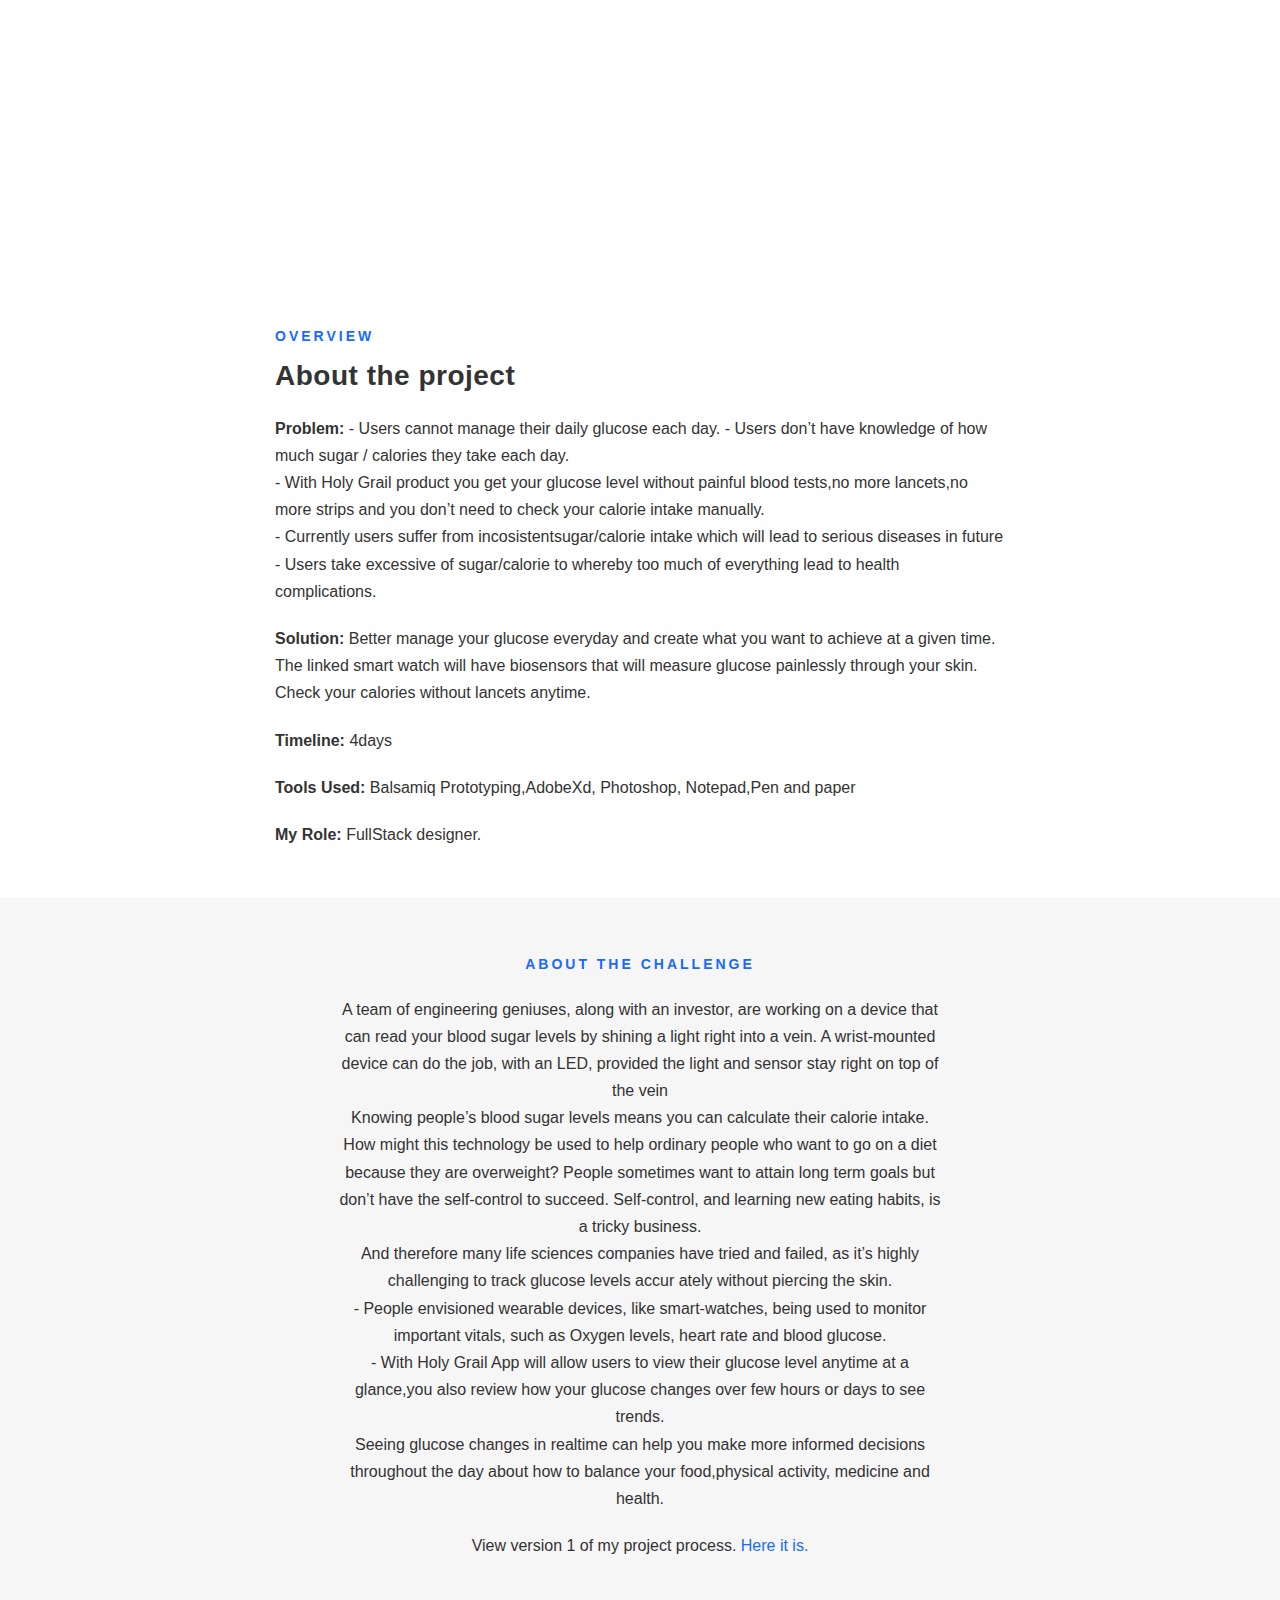
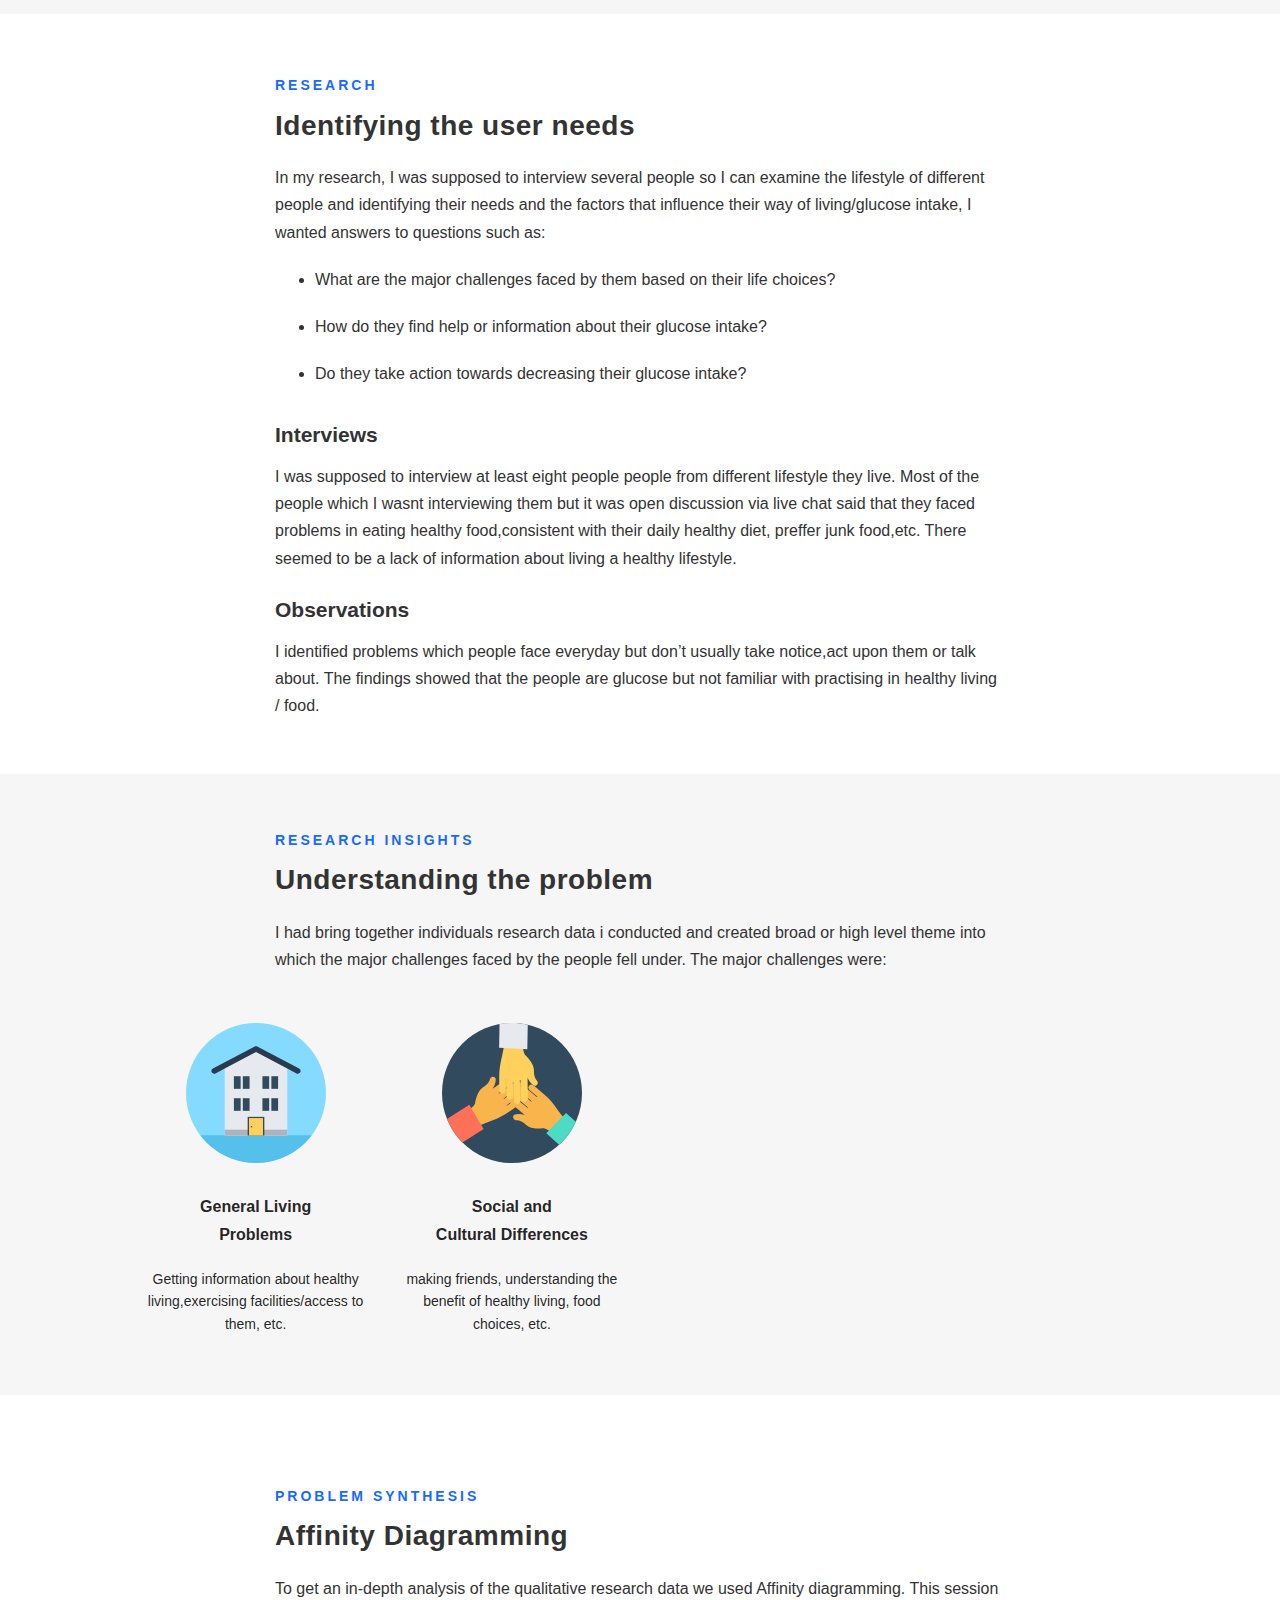
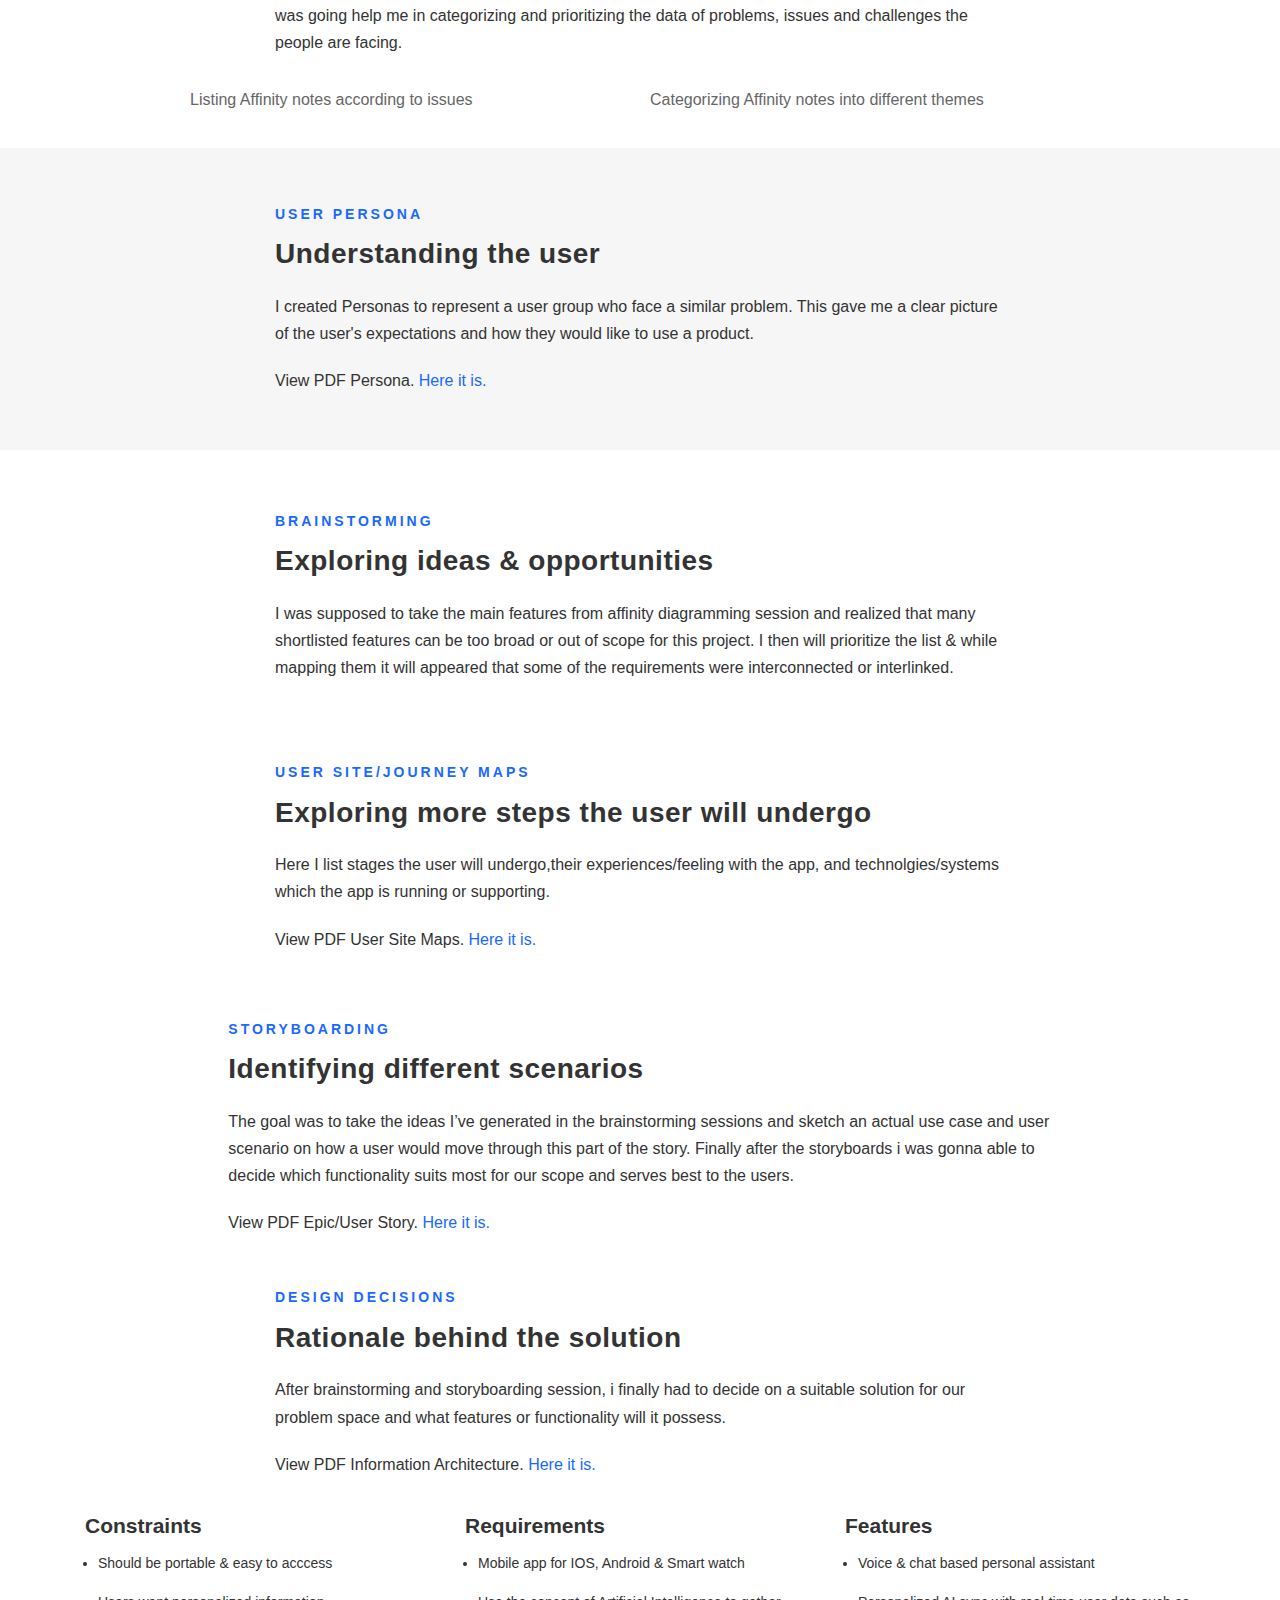
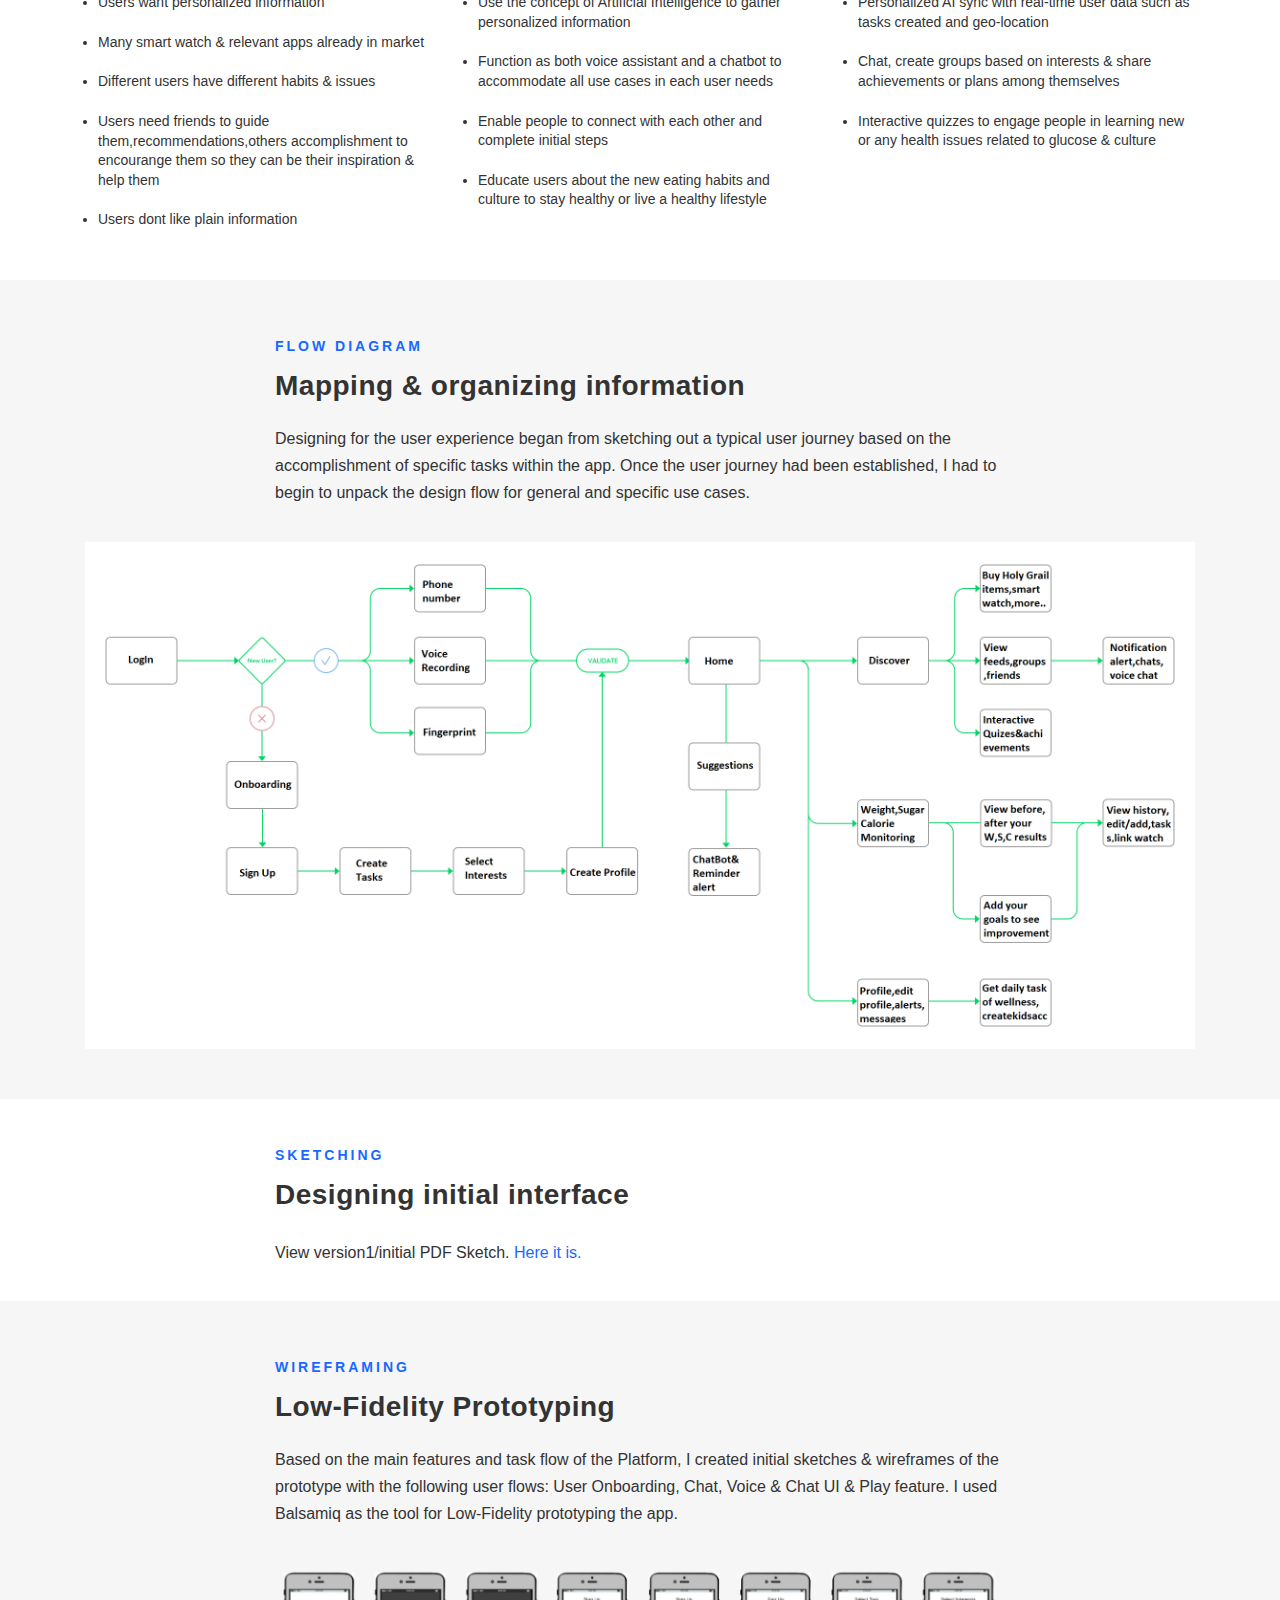
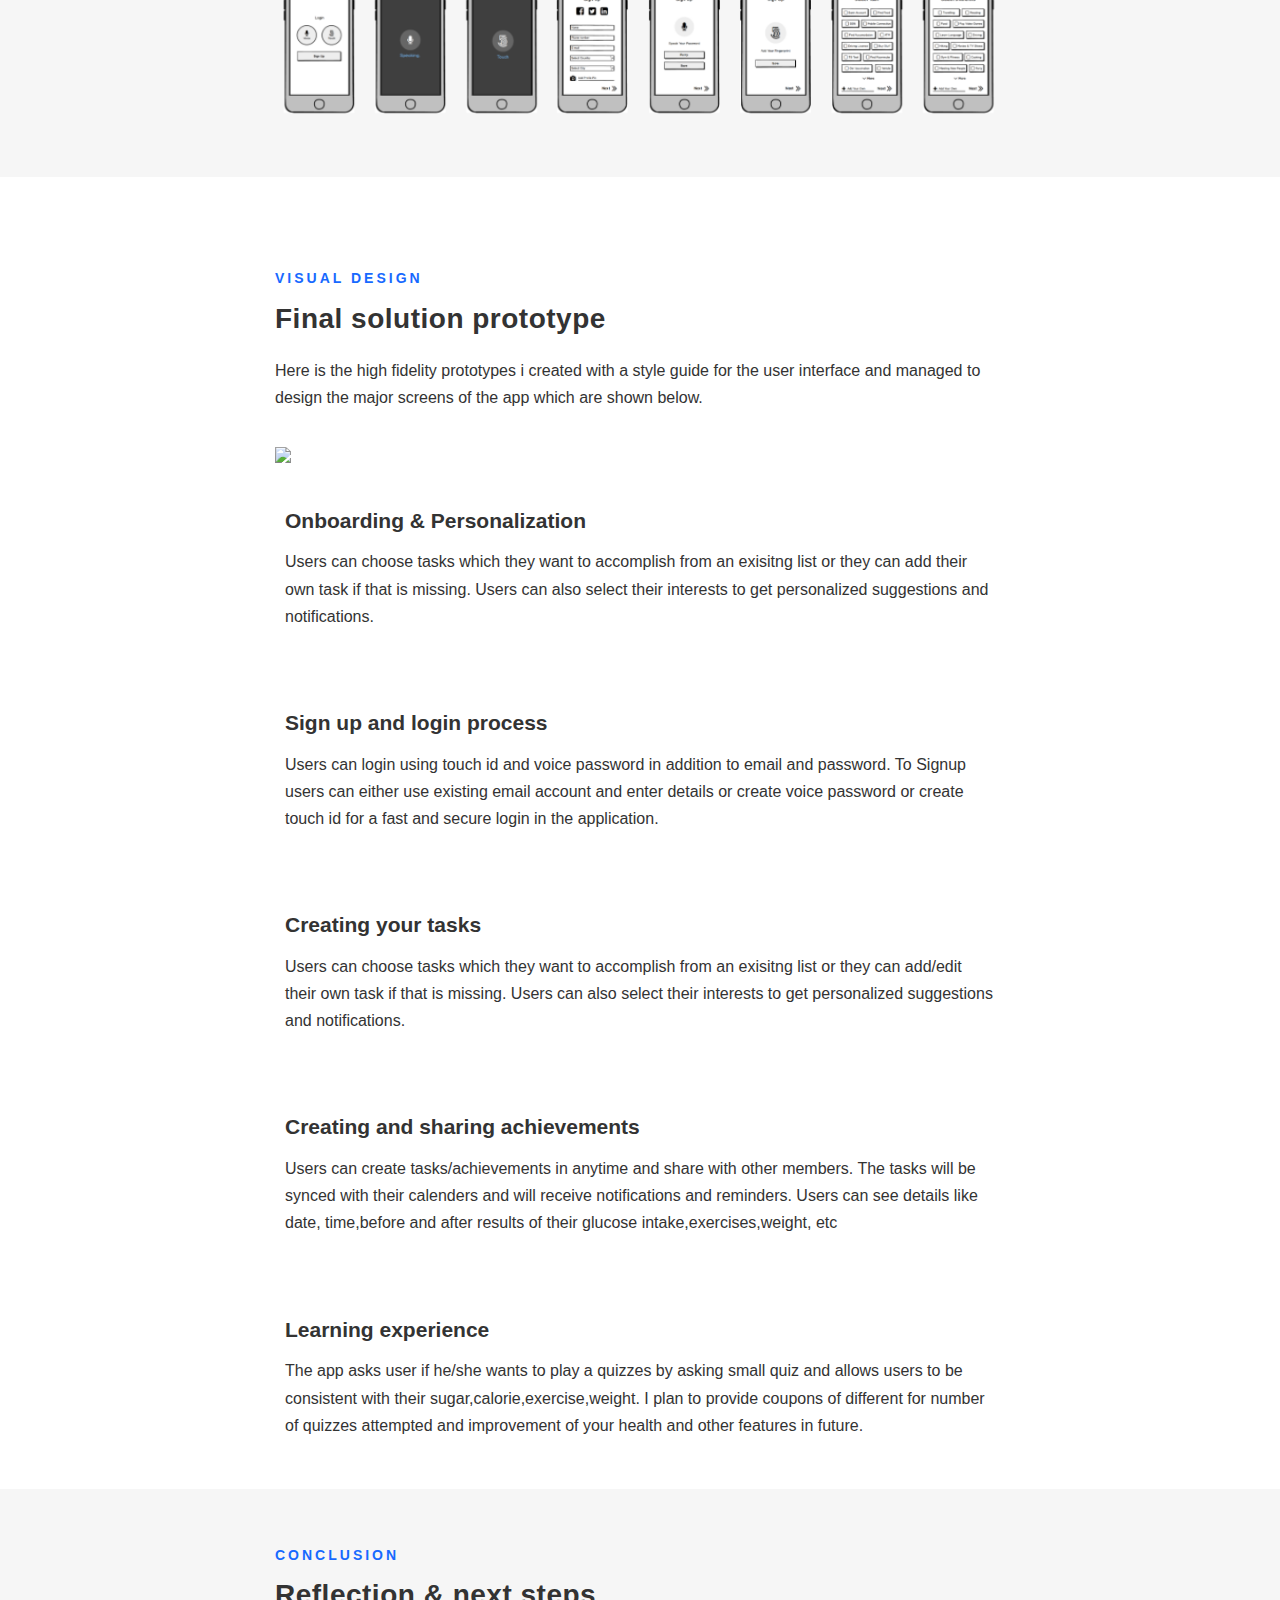
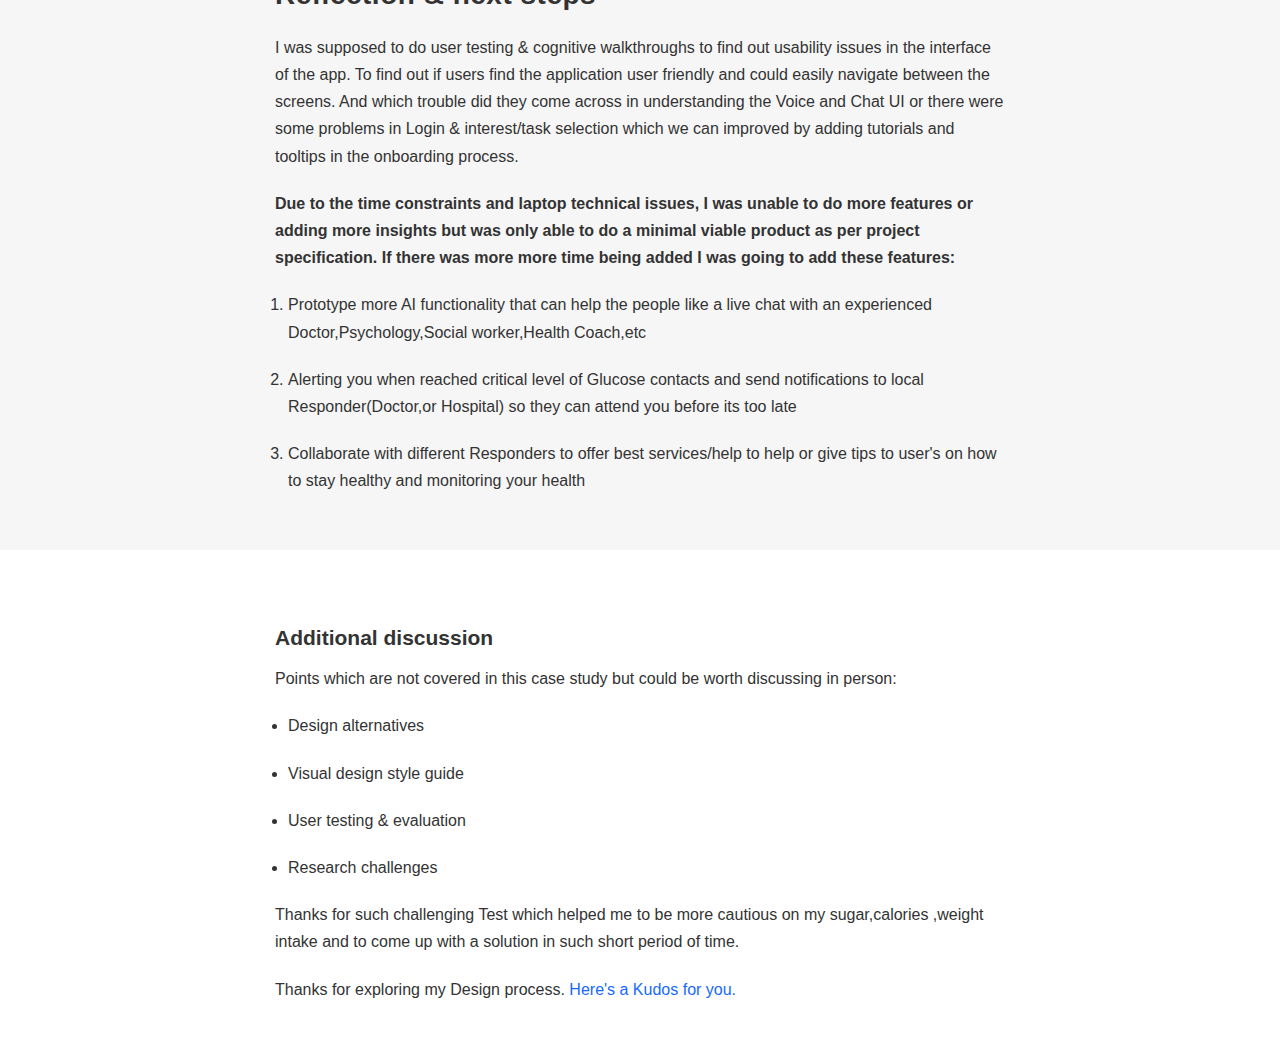
==== index.html @ e2640d6d "changed file name" ====
<!DOCTYPE html>

<html lang="en">
<meta content="Fella Mobile App — A smart and simple personal Assistant for new international students" name="description">
<meta http-equiv="content-type" content="text/html;charset=utf-8" />
<head>
    <meta charset="utf-8">
    <meta content="IE=edge,chrome=1" http-equiv="X-UA-Compatible">

    <title>Holy Grail Mobile App(Meaning here)</title>
    <meta content='width=device-width, initial-scale=1.0, maximum-scale=1.0, user-scalable=0' name='viewport' />
    <!--     Fonts and icons     -->
    <link href="../../maxcdn.bootstrapcdn.com/font-awesome/latest/css/font-awesome.min.css" rel="stylesheet">
    <link rel="stylesheet" href="https://fonts.googleapis.com/icon?family=Material+Icons" />
    <!-- CSS Files -->
    <link href="assets/css/bootstrap.min.css" rel="stylesheet">
    <link href="assets/css/my-style.css" rel="stylesheet">
    <link rel="stylesheet" href="assets/css/aos.css">
    <script async src="https://www.googletagmanager.com/gtag/js?id=UA-105315795-1"></script>
    <script>
        window.dataLayer = window.dataLayer || [];

        function gtag() {
            dataLayer.push(arguments);
        }
        gtag('js', new Date());

        gtag('config', 'UA-105315795-1');
    </script>

</head>

<body class="index-page">
    
    <div class="progress-container">
        <div class="progress-bar2" id="myBar"></div>
    </div>
 
    <!-- End Navbar -->

    <div class="wrapper">
            <div class="container">
                <div class="row">
                    <div class="col-md-8 col-md-offset-2">
                        <div class="brand2">
                            <h1 class="title2" data-aos="fade">Holy Grail Mobile App</h1>
                        </div>
                    </div>
                </div>
            </div>
        </div>
    </div>

    <div class="container">
        <div class="row">
            <div class="col-md-8 col-md-offset-2" id="overview">
                <h6 class="sec-title"><b>Overview</b></h6>
                <h2 class="head1">About the project</h2>

                <p class="des"><b>Problem: </b>- Users cannot manage their daily glucose each day.
                    - Users don’t have knowledge of how much sugar /
                    calories they take each day. <br>
                    - With Holy Grail product you get your glucose level without
                    painful blood tests,no more lancets,no more strips and
                    you don’t need to check your calorie intake manually. <br>
                    - Currently users suffer from incosistentsugar/calorie
                    intake which will lead to serious diseases in future
                    - Users take excessive of sugar/calorie to whereby too
                    much of everything lead to health complications.</p>
                <p class="des"><b>Solution: </b>Better manage your
                    glucose everyday and
                    create what you want to
                    achieve at a given time. </br>The linked smart
                    watch will have
                    biosensors that will
                    measure glucose
                    painlessly through
                    your skin. </br>Check your calories
                    without lancets
                    anytime.</p>
                <div>
                    <p class="des"><b>Timeline: </b>4days</p>
                    <p class="des"><b>Tools Used: </b>Balsamiq Prototyping,AdobeXd, Photoshop, Notepad,Pen and paper</p>
                    <p class="des"><b>My Role: </b>FullStack designer. </p>
                </div>
            </div>
        </div>
    </div>
    <div class="row full">
        <div class="col-md-6 col-md-offset-3">
            <div class="sharing-area text-center">
                <h6 class="sec-title"><b>About The Challenge</b></h6>
                <p class="des" style="padding-top: 10px; font-weight: 500;">
                    A team of engineering geniuses, along with an investor, are working on a device that can read your blood sugar levels by shining a light right into a vein. A wrist-mounted device can do the job, with an LED, provided the light and sensor stay right on top of the vein<br>Knowing people’s blood sugar levels means you can calculate their calorie intake.<br>
                    How might this technology be used to help ordinary people who want to go on a diet because they are overweight? People sometimes want to attain long term goals but don’t have the self-control to succeed. Self-control, and learning new eating habits, is a tricky business.<br>
                    And therefore many life sciences companies have tried and failed, as it’s highly challenging to track glucose levels accur
                    ately without piercing the skin. <br>
                    - People envisioned wearable devices, like smart-watches, being used to monitor important vitals, such as 
                    Oxygen levels, heart rate and blood glucose. <br>
                    - With Holy Grail App will allow users to view their glucose
                    level anytime at a glance,you also review how your glucose changes over few hours or days to see trends.<br>
                    Seeing glucose changes in realtime can help you make more informed decisions throughout the day about how to balance your food,physical activity, medicine and health.
                </p>
                <p class="des">View version 1 of my project process. <a class="ttext" href="assets/img/Project Process.pdf" target="_blank">Here it is.</a>

            </div>
        </div>
    </div>
    <div class="container">
        <div class="row">
            <div class="col-md-8 col-md-offset-2" id="research">
                <h6 class="sec-title"><b>Research</b></h6>
                <h2 class="head1">Identifying the user needs</h2>
                <p class="des">In my research, I was supposed to interview several people so I can examine the lifestyle of different people and identifying their needs and the factors that influence their way of living/glucose intake, I wanted answers to questions such as:
                </p>
                <ul style="font-weight: 500;">
                    <li class="des">What are the major challenges faced by them based on their life choices?</li>
                    <li class="des">How do they find help or information about their glucose intake?</li>
                    <li class="des">Do they take action towards decreasing their glucose intake? </li>
                </ul>
            </div>

            <div class="col-md-8 col-md-offset-2">
                <h3 class="head2">Interviews</h3>
                <p class="des">I was supposed to interview at least eight people people from different lifestyle they live. Most of the people which I wasnt interviewing them but it was open discussion via live chat said that they faced problems in eating healthy food,consistent with their daily healthy diet, preffer junk food,etc. There seemed to be a lack of information about  living a healthy lifestyle.
                </p>
                <h3 class="head2">Observations</h3>
                <p class="des">I identified problems which people face everyday but don’t usually take notice,act upon them or talk about. The findings showed that the people are glucose but not familiar with practising in  healthy living / food.
                </p>
                </p>

            </div>
        </div>
    </div>
    <div class="row full" style="padding-bottom: 0px; margin-top: 20px">
        <div class="container">
            <div class="col-md-8 col-md-offset-2" id="insights">
                <h6 class="sec-title"><b>Research insights</b></h6>
                <h2 class="head1">Understanding the problem</h2>
                <p class="des">I had bring together individuals research data i conducted and created broad or high level theme into which the major challenges faced by the people fell under. The major challenges were:
                </p>
            </div>
            <div class="col-md-11" style="margin: auto;padding-left: 10px;padding-right: 10px;float: none;">
                <div class="team2">
                    <div class="break">
                        <div class="col-sm-3">
                            <div class="team-player2">
                                <div class="card">
                                    <img src="assets/img/11.svg" alt="Thumbnail Image">
                                    <div class="cardcont2">
                                        <p class="des"><b>General Living<br>Problems</b></p>
                                        <p>Getting information about healthy living,exercising facilities/access to them, etc.</p>
                                    </div>
                                </div>
                            </div>
                        </div>
                        <div class="col-sm-3">
                            <div class="team-player2">
                                <div class="card">
                                    <img src="assets/img/14.svg" alt="Thumbnail Image">
                                    <div class="cardcont2">
                                        <p class="des"><b>Social and<br>Cultural Differences</b></p>
                                        <p>making friends, understanding the benefit of healthy living, food choices, etc.</p>
                                    </div>
                                </div>
                            </div>
                        </div>
                    </div>
                </div>
            </div>
        </div>
    </div>
    <div class="break">
        <div class="row">
            <div class="container">
                <div class="col-md-8 col-md-offset-2">
                    <h6 class="sec-title"><b>Problem Synthesis</b></h6>
                    <h2 class="head1">Affinity Diagramming</h2>
                    <p class="des">To get an in-depth analysis of the qualitative research data we used Affinity diagramming. This session was going help me in categorizing and prioritizing the data of problems, issues and challenges the people are  facing.
                        <p>

                </div>
                <div class="col-md-10 col-md-offset-1">
                    <div class="col-sm-6" style="padding: 10px;">
                        <p class="description" href="#pablo">Listing Affinity notes according to issues</p>

                    </div>
                    <div class="col-sm-6" style="padding: 10px;">
                        <p class="description" href="#pablo">Categorizing Affinity notes into different themes</p>
                    </div>
                </div>
            </div>
        </div>
    </div>
    <div class="row full">
        <div class="container">
            <div class="col-md-8 col-md-offset-2">
                <h6 class="sec-title"><b>User Persona</b></h6>
                <h2 class="head1">Understanding the user</h2>
                <p class="des">I created Personas to represent a user group who face a similar problem. This gave me a clear picture of the user's expectations and how they would like to use a product.
                    <p>
                        <p class="des">View PDF Persona. <a class="ttext" href="assets/img/userpersona.pdf" target="_blank">Here it is.</a>

            </div>
        
        </div>
    </div>
    <div class="container">
        <div class="row">
            <div class="col-md-8 col-md-offset-2" id="ideation">
                <h6 class="sec-title"><b>Brainstorming</b></h6>
                <h2 class="head1">Exploring ideas & opportunities</h2>
                <p class="des">I was supposed to take the main features from affinity diagramming session and realized that many shortlisted features can be too broad or out of scope for this project. I then will prioritize the list & while mapping them it will appeared that some of the requirements were interconnected or interlinked.
                </p>
            </div>
        </div>
    </div>
    <div class="container">
        <div class="row">
            <div class="col-md-8 col-md-offset-2" id="ideation">
                <h6 class="sec-title"><b>User Site/Journey Maps</b></h6>
                <h2 class="head1">Exploring more steps the user will undergo</h2>
                <p class="des">Here I list stages the user will undergo,their experiences/feeling with the app, and technolgies/systems which the app is running or supporting.
                </p>
                                     <p class="des">View PDF User Site Maps. <a class="ttext" href="assets/img/usersitemap.pdf" target="_blank">Here it is.</a> 

            </div>
        </div>
    </div>  

                </div>
                <div class="col-md-8 col-md-offset-2">
                    <h6 class="sec-title"><b>Storyboarding</b></h6>
                    <h2 class="head1">Identifying different scenarios</h2>
                    <p class="des">The goal was to take the ideas I’ve generated in the brainstorming sessions and sketch an actual use case and user scenario on how a user would move through this part of the story. Finally after the storyboards i was gonna able to decide which functionality suits most for our scope and serves best to the users.
                    </p>
                    <p class="des">View PDF Epic/User Story. <a class="ttext" href="assets/img/epic.pdf" target="_blank">Here it is.</a>

                </div>
            </div>
            <div class="break"></div>
        </div>
    </div>
    <div class="container">
        <div class="row">
            <div class="col-md-8 col-md-offset-2" id="rationale">
                <h6 class="sec-title"><b>Design Decisions</b></h6>
                <h2 class="head1">Rationale behind the solution</h2>
                <p class="des">After brainstorming and storyboarding session, i finally had to decide on a suitable solution for our problem space and what features or functionality will it possess.
                </p>
                <p class="des">View PDF Information Architecture. <a class="ttext" href="assets/img/info structure.pdf" target="_blank">Here it is.</a>

            </div>
            <div class="col-sm-4">
                <div class="pad">
                    <h3 class="head2">Constraints</h3>
                    <ul style="margin-left: -27px;">
                        <li class="des1">Should be portable & easy to acccess</li>
                        <li class="des1">Users want personalized information</li>
                        <li class="des1">Many smart watch & relevant apps already in market</li>
                        <li class="des1">Different users have different habits & issues</li>
                        <li class="des1">Users need friends to guide them,recommendations,others accomplishment to encourange them so they can be their inspiration & help them</li>
                        <li class="des1">Users dont like plain information</li>
                    </ul>
                </div>
            </div>
            <div class="col-sm-4">
                <div class="pad">
                    <h3 class="head2">Requirements</h3>
                    <ul style="margin-left: -27px;">
                        <li class="des1">Mobile app for IOS, Android & Smart watch</li>
                        <li class="des1">Use the concept of Artificial Intelligence to gather personalized information</li>
                        <li class="des1">Function as both voice assistant and a chatbot to accommodate all use cases in each user needs</li>
                        <li class="des1">Enable people to connect with each other and complete initial steps</li>
                        <li class="des1">Educate users about the new eating habits and culture to stay healthy or live a healthy lifestyle</li>
                    </ul>
                </div>
            </div>
            <div class="col-sm-4">
                <div class="pad">
                    <h3 class="head2">Features</h3>
                    <ul style="margin-left: -27px;">
                        <li class="des1">Voice & chat based personal assistant</li>
                        <li class="des1">Personalized AI sync with real-time user data such as tasks created and geo-location</li>
                        <li class="des1">Chat, create groups based on interests & share achievements or plans among themselves</li>
                        <li class="des1">Interactive  quizzes to engage people in learning new or any health issues related to glucose & culture</li>
                    </ul>
                </div>
            </div>
        </div>
    </div>
    <div class="row full">
        <div class="container">
            <div class="col-md-8 col-md-offset-2">
                <h6 class="sec-title"><b>Flow Diagram</b></h6>
                <h2 class="head1">Mapping & organizing information</h2>
                <p class="des">Designing for the user experience began from sketching out a typical user journey based on the accomplishment of specific tasks within the app. Once the user journey had been established, I had to begin to unpack the design flow for general and specific use cases.
                </p>
            </div>
            <div class="col-md-12">
                <img class="fullwidth" src="assets/img/map.png">
            </div>
        </div>
    </div>
    <div class="row">
        <div class="container">
            <div class="col-md-8 col-md-offset-2" id="sketching">
                <h6 class="sec-title"><b>Sketching</b></h6>
                <h2 class="head1">Designing initial interface</h2>
                <p class="des">
                </p>
                <p class="des">View version1/initial PDF Sketch. <a class="ttext" href="assets/img/wireframe.pdf" target="_blank">Here it is.</a>
                </div>
        </div>
    </div>
    <div class="row full">
        <div class="container">
            <div class="col-md-8 col-md-offset-2" id="wireframe">
                <h6 class="sec-title"><b>Wireframing</b></h6>
                <h2 class="head1">Low-Fidelity Prototyping</h2>
                <p class="des">Based on the main features and task flow of the Platform, I created initial sketches & wireframes of the prototype with the following user flows: User Onboarding, Chat, Voice & Chat UI & Play feature. I used Balsamiq as the tool for Low-Fidelity prototyping the app.
                </p>
                <img class="fullwidth" src="assets/img/wiree.PNG">

            </div>
        </div>
    </div>
    <div class="break"></div>
    <div class="row">
        <div class="container">
            <div class="col-md-8 col-md-offset-2" id="solution">
                <h6 class="sec-title"><b>Visual Design</b></h6>
                <h2 class="head1">Final solution prototype</h2>
                <p class="des">Here is the high fidelity prototypes i created with a style guide for the user interface and managed to design the major screens of the app which are shown below.
                </p>
                <img class="fullwidth" src="assets/img/1.pdf">
                <!-- <p class="des">View PDF Wireframing. <a class="ttext" href="assets/img/wireframe.pdf" target="_blank">Here it is.</a> -->


            </div>
            
            <div class="col-md-12">
                <div class="row">
                    <div class="col-md-8 col-md-offset-2">
                        <h3 class="head2">Onboarding & Personalization</h3>
                            <p class="des">Users can choose tasks which they want to accomplish from an exisitng list or they can add their own task if that is missing. Users can also select their interests to get personalized suggestions and notifications.
                            </p>
                    </div>
                    <div class="col-md-11" style="margin: auto;padding-left: 0;padding-right: 0;float: none;">
                    </div>
                </div>
                <div class="break2">
                    <div class="row">
                        <div class="col-md-8 col-md-offset-2">
                            <h3 class="head2">Sign up and login process</h3>
                            <p class="des">Users can login using touch id and voice password in addition to email and password. To Signup users can either use existing email account and enter details or create voice password or create touch id for a fast and secure login in the application.
                            </p>
                        </div>
                        <div class="col-md-11" style="margin: auto;padding-left: 0;padding-right: 0;float: none;">
                        </div>
                    </div>
                </div>
                <div class="break2">
                    <div class="row">
                        <div class="col-md-8 col-md-offset-2">
                            <h3 class="head2">Creating your tasks</h3>
                            <p class="des">Users can choose tasks which they want to accomplish from an exisitng list or they can add/edit their own task if that is missing. Users can also select their interests to get personalized suggestions and notifications.
                            </p>
                        </div>
                        <div class="col-md-11" style="margin: auto;padding-left: 0;padding-right: 0;float: none;">
                        </div>
                    </div>
                </div>
                <div class="break2">
                    <div class="row">
                        <div class="col-md-8 col-md-offset-2">
                            <h3 class="head2">Creating and sharing achievements</h3>
                            <p class="des">Users can create tasks/achievements in anytime and share with other members. The tasks will be synced with their calenders and will receive notifications and reminders. Users can see details like date, time,before and after results of their glucose intake,exercises,weight, etc
                            </p>
                        </div>
                        <div class="col-md-11" style="margin: auto;padding-left: 0;padding-right: 0;float: none;">
                        </div>
                    </div>
                </div>

                <div class="break2">
                    <div class="row">
                        <div class="col-md-8 col-md-offset-2">
                            <h3 class="head2">Learning experience</h3>
                            <p class="des">The app asks user if he/she wants to play a quizzes by asking small quiz and allows users to be consistent with their sugar,calorie,exercise,weight. I plan to provide coupons of different for number of quizzes attempted and improvement of your health and other features in future.
                            </p>
                        </div>
                        <div class="col-md-11" style="margin: auto;padding-left: 0;padding-right: 0;float: none;">
                        </div>
                    </div>
                </div>
            </div>
        </div>
    </div>
    <div class="row full">
        <div class="container">
            <div class="col-md-8 col-md-offset-2" id="reflection">
                <h6 class="sec-title"><b>Conclusion</b></h6>
                <h2 class="head1">Reflection & next steps</h2>
                <p class="des">I was supposed to do user testing & cognitive walkthroughs to find out usability issues in the interface of the app. To find out if users find the application user friendly and could easily navigate between the screens. And which trouble did they come across in understanding the Voice and Chat UI or there were some problems in Login & interest/task selection which we can improved by adding tutorials and tooltips in the onboarding process.
                </p>
                <p class="des"><b>Due to the time constraints and laptop technical issues, I was unable to do more features or adding more insights but was only able to do a minimal viable product as per project specification. If there was more more time being added I was going to add these features:</b></p>
                <ol style="margin-left: -27px;">
                    <li class="des">Prototype more AI functionality that can help the people like a live chat with an experienced Doctor,Psychology,Social worker,Health Coach,etc</li>
                    <li class="des">Alerting you when reached critical level of Glucose contacts and send notifications to local Responder(Doctor,or Hospital) so they can attend you before its too late</li>
                    <li class="des">Collaborate with different Responders to offer best services/help to help or give tips to  user's on how to stay healthy and monitoring your health</li>
                </ol>
            </div>
        </div>
    </div>
    <div class="break">
    </div>
    <div class="row">
        <div class="container">
            <div class="col-md-8 col-md-offset-2">
                <h2 class="head2">Additional discussion</h2>
                <p class="des">Points which are not covered in this case study but could be worth discussing in person:
                </p>
                <ul style="margin-left: -27px;">
                    <li class="des">Design alternatives</li>
                    <li class="des">Visual design style guide</li>
                    <li class="des">User testing & evaluation</li>
                    <li class="des">Research challenges</li>
                </ul>
                <p class="des"> Thanks for such challenging Test which helped me to be more cautious on my sugar,calories ,weight intake and to come up with a solution in such short period of time.
                </p>
                <p class="des">Thanks for exploring my Design process. <a class="ttext" href="assets/img/teno0r.gif" target="_blank">Here's a Kudos for you.</a>

            </div>
        </div>
    </div>
   
</body>


</html>
---- assets/css/my-style.css ----
body {
    background-color: #fff;
}

::selection {
    background: #1769ff;
    /* WebKit/Blink Browsers */
    color: #fff;
}

::-moz-selection {
    background: #1769ff;
    /* Gecko Browsers */
    color: #fff;
}

body.inverse {
    background: #333333;
}

body.inverse,
body.inverse .form-control {
    color: #ffffff;
}

body.inverse .modal,
body.inverse .modal .form-control,
body.inverse .panel-default,
body.inverse .panel-default .form-control,
body.inverse .card,
body.inverse .card .form-control {
    background-color: initial;
    color: initial;
}

.life-of-material-kit {
    background: #FFFFFF;
}

body,
h1,
h2,
h3,
h4,
h5,
h6,
.h1,
.h2,
.h3,
.h4 {
    font-family: -apple-system, BlinkMacSystemFont, "Segoe UI", Roboto, Oxygen-Sans, Ubuntu, Cantarell, "Helvetica Neue", sans-serif;
    line-height: 1.6em;
    font-size: 14px;
    font-weight: 400;
    -moz-osx-font-smoothing: grayscale;
    -webkit-font-smoothing: antialiased;
    -webkit-text-size-adjust: none !important;
}

a,
a:hover,
a:focus {
    *color: #1769ff;
    text-decoration: none;
}

a .material-icons,
a:hover .material-icons,
a:focus .material-icons {
    vertical-align: middle;
}


/*           Animations              */

.animation-transition-general,
.carousel .carousel-indicators li {
    -webkit-transition: all 300ms linear;
    -moz-transition: all 300ms linear;
    -o-transition: all 300ms linear;
    -ms-transition: all 300ms linear;
    transition: all 300ms linear;
}

.animation-transition-slow {
    -webkit-transition: all 370ms linear;
    -moz-transition: all 370ms linear;
    -o-transition: all 370ms linear;
    -ms-transition: all 370ms linear;
    transition: all 370ms linear;
}

.animation-transition-fast,
.navbar {
    -webkit-transition: all 150ms ease 0s;
    -moz-transition: all 150ms ease 0s;
    -o-transition: all 150ms ease 0s;
    -ms-transition: all 150ms ease 0s;
    transition: all 150ms ease 0s;
}

.form-horizontal .radio,
.form-horizontal .checkbox,
.form-horizontal .radio-inline,
.form-horizontal .checkbox-inline {
    padding-top: 0;
}

.form-horizontal .radio {
    margin-bottom: 10px;
}

.form-horizontal label {
    text-align: right;
}

.form-horizontal label.control-label {
    margin: 0;
}

.btn,
.navbar .navbar-nav > li > a.btn {
    border: none;
    border-radius: 3px;
    position: relative;
    padding: 16px 30px;
    margin: 10px 1px;
    font-size: 13px;
    font-weight: 500;
    letter-spacing: 1px;
    will-change: box-shadow, transform;
    transition: all 0.2s cubic-bezier(0.4, 0, 1, 1), background-color 0.2s cubic-bezier(0.4, 0, 0.2, 1);
}
.site-content {
    display: block;
    width: 100%;
    max-width: 980px;
    margin-right: auto;
    margin-left: auto;
    padding-right: 20px;
    padding-left: 20px;
    -webkit-box-orient: vertical;
    -webkit-box-direction: normal;
    -webkit-flex-direction: column;
    -ms-flex-direction: column;
    flex-direction: column;
    -webkit-box-pack: center;
    -webkit-justify-content: center;
    -ms-flex-pack: center;
    justify-content: center;
    -webkit-flex-wrap: wrap;
    -ms-flex-wrap: wrap;
    flex-wrap: wrap;
    -webkit-box-align: center;
    -webkit-align-items: center;
    -ms-flex-align: center;
    align-items: center;
    -webkit-perspective: 1000px;
    perspective: 1000px;
  }

.btn::-moz-focus-inner,
.navbar .navbar-nav > li > a.btn::-moz-focus-inner {
    border: 0;
}

.btn,
.btn.btn-default,
.navbar .navbar-nav > li > a.btn,
.navbar .navbar-nav > li > a.btn.btn-default {
    box-shadow: 0 2px 2px 0 rgba(153, 153, 153, 0.14), 0 3px 1px -2px rgba(153, 153, 153, 0.2), 0 1px 5px 0 rgba(153, 153, 153, 0.12);
}

.btn,
.btn:hover,
.btn:focus,
.btn:active,
.btn.active,
.btn:active:focus,
.btn:active:hover,
.btn.active:focus,
.btn.active:hover,
.open > .btn.dropdown-toggle,
.open > .btn.dropdown-toggle:focus,
.open > .btn.dropdown-toggle:hover,
.btn.btn-default,
.btn.btn-default:hover,
.btn.btn-default:focus,
.btn.btn-default:active,
.btn.btn-default.active,
.btn.btn-default:active:focus,
.btn.btn-default:active:hover,
.btn.btn-default.active:focus,
.btn.btn-default.active:hover,
.open > .btn.btn-default.dropdown-toggle,
.open > .btn.btn-default.dropdown-toggle:focus,
.open > .btn.btn-default.dropdown-toggle:hover,
.navbar .navbar-nav > li > a.btn,
.navbar .navbar-nav > li > a.btn:hover,
.navbar .navbar-nav > li > a.btn:focus,
.navbar .navbar-nav > li > a.btn:active,
.navbar .navbar-nav > li > a.btn.active,
.navbar .navbar-nav > li > a.btn:active:focus,
.navbar .navbar-nav > li > a.btn:active:hover,
.navbar .navbar-nav > li > a.btn.active:focus,
.navbar .navbar-nav > li > a.btn.active:hover,
.open > .navbar .navbar-nav > li > a.btn.dropdown-toggle,
.open > .navbar .navbar-nav > li > a.btn.dropdown-toggle:focus,
.open > .navbar .navbar-nav > li > a.btn.dropdown-toggle:hover,
.navbar .navbar-nav > li > a.btn.btn-default,
.navbar .navbar-nav > li > a.btn.btn-default:hover,
.navbar .navbar-nav > li > a.btn.btn-default:focus,
.navbar .navbar-nav > li > a.btn.btn-default:active,
.navbar .navbar-nav > li > a.btn.btn-default.active,
.navbar .navbar-nav > li > a.btn.btn-default:active:focus,
.navbar .navbar-nav > li > a.btn.btn-default:active:hover,
.navbar .navbar-nav > li > a.btn.btn-default.active:focus,
.navbar .navbar-nav > li > a.btn.btn-default.active:hover,
.open > .navbar .navbar-nav > li > a.btn.btn-default.dropdown-toggle,
.open > .navbar .navbar-nav > li > a.btn.btn-default.dropdown-toggle:focus,
.open > .navbar .navbar-nav > li > a.btn.btn-default.dropdown-toggle:hover {
    background-color: #999999;
    color: #FFFFFF;
}

.btn:focus,
.btn:active,
.btn:hover,
.btn.btn-default:focus,
.btn.btn-default:active,
.btn.btn-default:hover,
.navbar .navbar-nav > li > a.btn:focus,
.navbar .navbar-nav > li > a.btn:active,
.navbar .navbar-nav > li > a.btn:hover,
.navbar .navbar-nav > li > a.btn.btn-default:focus,
.navbar .navbar-nav > li > a.btn.btn-default:active,
.navbar .navbar-nav > li > a.btn.btn-default:hover {
    box-shadow: 0 14px 26px -12px rgba(153, 153, 153, 0.42), 0 4px 23px 0px rgba(0, 0, 0, 0.12), 0 8px 10px -5px rgba(153, 153, 153, 0.2);
    transform: translate3d(0, -3px, 0);
}

.btn.disabled,
.btn.disabled:hover,
.btn.disabled:focus,
.btn.disabled.focus,
.btn.disabled:active,
.btn.disabled.active,
.btn:disabled,
.btn:disabled:hover,
.btn:disabled:focus,
.btn:disabled.focus,
.btn:disabled:active,
.btn:disabled.active,
.btn[disabled],
.btn[disabled]:hover,
.btn[disabled]:focus,
.btn[disabled].focus,
.btn[disabled]:active,
.btn[disabled].active,
fieldset[disabled] .btn,
fieldset[disabled] .btn:hover,
fieldset[disabled] .btn:focus,
fieldset[disabled] .btn.focus,
fieldset[disabled] .btn:active,
fieldset[disabled] .btn.active,
.btn.btn-default.disabled,
.btn.btn-default.disabled:hover,
.btn.btn-default.disabled:focus,
.btn.btn-default.disabled.focus,
.btn.btn-default.disabled:active,
.btn.btn-default.disabled.active,
.btn.btn-default:disabled,
.btn.btn-default:disabled:hover,
.btn.btn-default:disabled:focus,
.btn.btn-default:disabled.focus,
.btn.btn-default:disabled:active,
.btn.btn-default:disabled.active,
.btn.btn-default[disabled],
.btn.btn-default[disabled]:hover,
.btn.btn-default[disabled]:focus,
.btn.btn-default[disabled].focus,
.btn.btn-default[disabled]:active,
.btn.btn-default[disabled].active,
fieldset[disabled] .btn.btn-default,
fieldset[disabled] .btn.btn-default:hover,
fieldset[disabled] .btn.btn-default:focus,
fieldset[disabled] .btn.btn-default.focus,
fieldset[disabled] .btn.btn-default:active,
fieldset[disabled] .btn.btn-default.active,
.navbar .navbar-nav > li > a.btn.disabled,
.navbar .navbar-nav > li > a.btn.disabled:hover,
.navbar .navbar-nav > li > a.btn.disabled:focus,
.navbar .navbar-nav > li > a.btn.disabled.focus,
.navbar .navbar-nav > li > a.btn.disabled:active,
.navbar .navbar-nav > li > a.btn.disabled.active,
.navbar .navbar-nav > li > a.btn:disabled,
.navbar .navbar-nav > li > a.btn:disabled:hover,
.navbar .navbar-nav > li > a.btn:disabled:focus,
.navbar .navbar-nav > li > a.btn:disabled.focus,
.navbar .navbar-nav > li > a.btn:disabled:active,
.navbar .navbar-nav > li > a.btn:disabled.active,
.navbar .navbar-nav > li > a.btn[disabled],
.navbar .navbar-nav > li > a.btn[disabled]:hover,
.navbar .navbar-nav > li > a.btn[disabled]:focus,
.navbar .navbar-nav > li > a.btn[disabled].focus,
.navbar .navbar-nav > li > a.btn[disabled]:active,
.navbar .navbar-nav > li > a.btn[disabled].active,
fieldset[disabled] .navbar .navbar-nav > li > a.btn,
fieldset[disabled] .navbar .navbar-nav > li > a.btn:hover,
fieldset[disabled] .navbar .navbar-nav > li > a.btn:focus,
fieldset[disabled] .navbar .navbar-nav > li > a.btn.focus,
fieldset[disabled] .navbar .navbar-nav > li > a.btn:active,
fieldset[disabled] .navbar .navbar-nav > li > a.btn.active,
.navbar .navbar-nav > li > a.btn.btn-default.disabled,
.navbar .navbar-nav > li > a.btn.btn-default.disabled:hover,
.navbar .navbar-nav > li > a.btn.btn-default.disabled:focus,
.navbar .navbar-nav > li > a.btn.btn-default.disabled.focus,
.navbar .navbar-nav > li > a.btn.btn-default.disabled:active,
.navbar .navbar-nav > li > a.btn.btn-default.disabled.active,
.navbar .navbar-nav > li > a.btn.btn-default:disabled,
.navbar .navbar-nav > li > a.btn.btn-default:disabled:hover,
.navbar .navbar-nav > li > a.btn.btn-default:disabled:focus,
.navbar .navbar-nav > li > a.btn.btn-default:disabled.focus,
.navbar .navbar-nav > li > a.btn.btn-default:disabled:active,
.navbar .navbar-nav > li > a.btn.btn-default:disabled.active,
.navbar .navbar-nav > li > a.btn.btn-default[disabled],
.navbar .navbar-nav > li > a.btn.btn-default[disabled]:hover,
.navbar .navbar-nav > li > a.btn.btn-default[disabled]:focus,
.navbar .navbar-nav > li > a.btn.btn-default[disabled].focus,
.navbar .navbar-nav > li > a.btn.btn-default[disabled]:active,
.navbar .navbar-nav > li > a.btn.btn-default[disabled].active,
fieldset[disabled] .navbar .navbar-nav > li > a.btn.btn-default,
fieldset[disabled] .navbar .navbar-nav > li > a.btn.btn-default:hover,
fieldset[disabled] .navbar .navbar-nav > li > a.btn.btn-default:focus,
fieldset[disabled] .navbar .navbar-nav > li > a.btn.btn-default.focus,
fieldset[disabled] .navbar .navbar-nav > li > a.btn.btn-default:active,
fieldset[disabled] .navbar .navbar-nav > li > a.btn.btn-default.active {
    box-shadow: none;
}

.btn.btn-simple,
.btn.btn-default.btn-simple,
.navbar .navbar-nav > li > a.btn.btn-simple,
.navbar .navbar-nav > li > a.btn.btn-default.btn-simple {
    background-color: transparent;
    color: #999999;
    box-shadow: none;
}

.btn.btn-simple:hover,
.btn.btn-simple:focus,
.btn.btn-simple:active,
.btn.btn-default.btn-simple:hover,
.btn.btn-default.btn-simple:focus,
.btn.btn-default.btn-simple:active,
.navbar .navbar-nav > li > a.btn.btn-simple:hover,
.navbar .navbar-nav > li > a.btn.btn-simple:focus,
.navbar .navbar-nav > li > a.btn.btn-simple:active,
.navbar .navbar-nav > li > a.btn.btn-default.btn-simple:hover,
.navbar .navbar-nav > li > a.btn.btn-default.btn-simple:focus,
.navbar .navbar-nav > li > a.btn.btn-default.btn-simple:active {
    background-color: transparent;
    color: #999999;
}

.btn.btn-primary,
.navbar .navbar-nav > li > a.btn.btn-primary {
    box-shadow: 0 2px 2px 0 rgba(156, 39, 176, 0.14), 0 3px 1px -2px rgba(156, 39, 176, 0.2), 0 1px 5px 0 rgba(156, 39, 176, 0.12);
}

.btn.btn-primary,
.btn.btn-primary:hover,
.btn.btn-primary:focus,
.btn.btn-primary:active,
.btn.btn-primary.active,
.btn.btn-primary:active:focus,
.btn.btn-primary:active:hover,
.btn.btn-primary.active:focus,
.btn.btn-primary.active:hover,
.open > .btn.btn-primary.dropdown-toggle,
.open > .btn.btn-primary.dropdown-toggle:focus,
.open > .btn.btn-primary.dropdown-toggle:hover,
.navbar .navbar-nav > li > a.btn.btn-primary,
.navbar .navbar-nav > li > a.btn.btn-primary:hover,
.navbar .navbar-nav > li > a.btn.btn-primary:focus,
.navbar .navbar-nav > li > a.btn.btn-primary:active,
.navbar .navbar-nav > li > a.btn.btn-primary.active,
.navbar .navbar-nav > li > a.btn.btn-primary:active:focus,
.navbar .navbar-nav > li > a.btn.btn-primary:active:hover,
.navbar .navbar-nav > li > a.btn.btn-primary.active:focus,
.navbar .navbar-nav > li > a.btn.btn-primary.active:hover,
.open > .navbar .navbar-nav > li > a.btn.btn-primary.dropdown-toggle,
.open > .navbar .navbar-nav > li > a.btn.btn-primary.dropdown-toggle:focus,
.open > .navbar .navbar-nav > li > a.btn.btn-primary.dropdown-toggle:hover {
    background-color: #9c27b0;
    color: #FFFFFF;
}

.btn.btn-primary:focus,
.btn.btn-primary:active,
.btn.btn-primary:hover,
.navbar .navbar-nav > li > a.btn.btn-primary:focus,
.navbar .navbar-nav > li > a.btn.btn-primary:active,
.navbar .navbar-nav > li > a.btn.btn-primary:hover {
    box-shadow: 0 14px 26px -12px rgba(156, 39, 176, 0.42), 0 4px 23px 0px rgba(0, 0, 0, 0.12), 0 8px 10px -5px rgba(156, 39, 176, 0.2);
}

.btn.btn-primary.disabled,
.btn.btn-primary.disabled:hover,
.btn.btn-primary.disabled:focus,
.btn.btn-primary.disabled.focus,
.btn.btn-primary.disabled:active,
.btn.btn-primary.disabled.active,
.btn.btn-primary:disabled,
.btn.btn-primary:disabled:hover,
.btn.btn-primary:disabled:focus,
.btn.btn-primary:disabled.focus,
.btn.btn-primary:disabled:active,
.btn.btn-primary:disabled.active,
.btn.btn-primary[disabled],
.btn.btn-primary[disabled]:hover,
.btn.btn-primary[disabled]:focus,
.btn.btn-primary[disabled].focus,
.btn.btn-primary[disabled]:active,
.btn.btn-primary[disabled].active,
fieldset[disabled] .btn.btn-primary,
fieldset[disabled] .btn.btn-primary:hover,
fieldset[disabled] .btn.btn-primary:focus,
fieldset[disabled] .btn.btn-primary.focus,
fieldset[disabled] .btn.btn-primary:active,
fieldset[disabled] .btn.btn-primary.active,
.navbar .navbar-nav > li > a.btn.btn-primary.disabled,
.navbar .navbar-nav > li > a.btn.btn-primary.disabled:hover,
.navbar .navbar-nav > li > a.btn.btn-primary.disabled:focus,
.navbar .navbar-nav > li > a.btn.btn-primary.disabled.focus,
.navbar .navbar-nav > li > a.btn.btn-primary.disabled:active,
.navbar .navbar-nav > li > a.btn.btn-primary.disabled.active,
.navbar .navbar-nav > li > a.btn.btn-primary:disabled,
.navbar .navbar-nav > li > a.btn.btn-primary:disabled:hover,
.navbar .navbar-nav > li > a.btn.btn-primary:disabled:focus,
.navbar .navbar-nav > li > a.btn.btn-primary:disabled.focus,
.navbar .navbar-nav > li > a.btn.btn-primary:disabled:active,
.navbar .navbar-nav > li > a.btn.btn-primary:disabled.active,
.navbar .navbar-nav > li > a.btn.btn-primary[disabled],
.navbar .navbar-nav > li > a.btn.btn-primary[disabled]:hover,
.navbar .navbar-nav > li > a.btn.btn-primary[disabled]:focus,
.navbar .navbar-nav > li > a.btn.btn-primary[disabled].focus,
.navbar .navbar-nav > li > a.btn.btn-primary[disabled]:active,
.navbar .navbar-nav > li > a.btn.btn-primary[disabled].active,
fieldset[disabled] .navbar .navbar-nav > li > a.btn.btn-primary,
fieldset[disabled] .navbar .navbar-nav > li > a.btn.btn-primary:hover,
fieldset[disabled] .navbar .navbar-nav > li > a.btn.btn-primary:focus,
fieldset[disabled] .navbar .navbar-nav > li > a.btn.btn-primary.focus,
fieldset[disabled] .navbar .navbar-nav > li > a.btn.btn-primary:active,
fieldset[disabled] .navbar .navbar-nav > li > a.btn.btn-primary.active {
    box-shadow: none;
}

.btn.btn-primary.btn-simple,
.navbar .navbar-nav > li > a.btn.btn-primary.btn-simple {
    background-color: transparent;
    color: #9c27b0;
    box-shadow: none;
}

.btn.btn-primary.btn-simple:hover,
.btn.btn-primary.btn-simple:focus,
.btn.btn-primary.btn-simple:active,
.navbar .navbar-nav > li > a.btn.btn-primary.btn-simple:hover,
.navbar .navbar-nav > li > a.btn.btn-primary.btn-simple:focus,
.navbar .navbar-nav > li > a.btn.btn-primary.btn-simple:active {
    background-color: transparent;
    color: #9c27b0;
}

.btn.btn-info,
.navbar .navbar-nav > li > a.btn.btn-info {
    box-shadow: 0 2px 2px 0 rgba(23, 105, 255, 0.14), 0 3px 1px -2px rgba(23, 105, 255, 0.2), 0 1px 5px 0 rgba(23, 105, 255, 0.12);
}

.btn.btn-info,
.btn.btn-info:hover,
.btn.btn-info:focus,
.btn.btn-info:active,
.btn.btn-info.active,
.btn.btn-info:active:focus,
.btn.btn-info:active:hover,
.btn.btn-info.active:focus,
.btn.btn-info.active:hover,
.open > .btn.btn-info.dropdown-toggle,
.open > .btn.btn-info.dropdown-toggle:focus,
.open > .btn.btn-info.dropdown-toggle:hover,
.navbar .navbar-nav > li > a.btn.btn-info,
.navbar .navbar-nav > li > a.btn.btn-info:hover,
.navbar .navbar-nav > li > a.btn.btn-info:focus,
.navbar .navbar-nav > li > a.btn.btn-info:active,
.navbar .navbar-nav > li > a.btn.btn-info.active,
.navbar .navbar-nav > li > a.btn.btn-info:active:focus,
.navbar .navbar-nav > li > a.btn.btn-info:active:hover,
.navbar .navbar-nav > li > a.btn.btn-info.active:focus,
.navbar .navbar-nav > li > a.btn.btn-info.active:hover,
.open > .navbar .navbar-nav > li > a.btn.btn-info.dropdown-toggle,
.open > .navbar .navbar-nav > li > a.btn.btn-info.dropdown-toggle:focus,
.open > .navbar .navbar-nav > li > a.btn.btn-info.dropdown-toggle:hover {
    background-color: #1769ff;
    color: #FFFFFF;
}

.btn.btn-info:focus,
.btn.btn-info:active,
.btn.btn-info:hover,
.navbar .navbar-nav > li > a.btn.btn-info:focus,
.navbar .navbar-nav > li > a.btn.btn-info:active,
.navbar .navbar-nav > li > a.btn.btn-info:hover {
    *box-shadow: 0 14px 26px -12px rgba(3, 169, 244, 0.42), 0 4px 23px 0px rgba(0, 0, 0, 0.12), 0 8px 10px -5px rgba(3, 169, 244, 0.2);
    box-shadow: 0 14px 26px -12px rgba(23, 105, 255, 0.42), 0 4px 23px 0px rgba(0, 0, 0, 0.12), 0 8px 10px -5px rgba(23, 105, 255, 0.2)
}

.btn.btn-info.disabled,
.btn.btn-info.disabled:hover,
.btn.btn-info.disabled:focus,
.btn.btn-info.disabled.focus,
.btn.btn-info.disabled:active,
.btn.btn-info.disabled.active,
.btn.btn-info:disabled,
.btn.btn-info:disabled:hover,
.btn.btn-info:disabled:focus,
.btn.btn-info:disabled.focus,
.btn.btn-info:disabled:active,
.btn.btn-info:disabled.active,
.btn.btn-info[disabled],
.btn.btn-info[disabled]:hover,
.btn.btn-info[disabled]:focus,
.btn.btn-info[disabled].focus,
.btn.btn-info[disabled]:active,
.btn.btn-info[disabled].active,
fieldset[disabled] .btn.btn-info,
fieldset[disabled] .btn.btn-info:hover,
fieldset[disabled] .btn.btn-info:focus,
fieldset[disabled] .btn.btn-info.focus,
fieldset[disabled] .btn.btn-info:active,
fieldset[disabled] .btn.btn-info.active,
.navbar .navbar-nav > li > a.btn.btn-info.disabled,
.navbar .navbar-nav > li > a.btn.btn-info.disabled:hover,
.navbar .navbar-nav > li > a.btn.btn-info.disabled:focus,
.navbar .navbar-nav > li > a.btn.btn-info.disabled.focus,
.navbar .navbar-nav > li > a.btn.btn-info.disabled:active,
.navbar .navbar-nav > li > a.btn.btn-info.disabled.active,
.navbar .navbar-nav > li > a.btn.btn-info:disabled,
.navbar .navbar-nav > li > a.btn.btn-info:disabled:hover,
.navbar .navbar-nav > li > a.btn.btn-info:disabled:focus,
.navbar .navbar-nav > li > a.btn.btn-info:disabled.focus,
.navbar .navbar-nav > li > a.btn.btn-info:disabled:active,
.navbar .navbar-nav > li > a.btn.btn-info:disabled.active,
.navbar .navbar-nav > li > a.btn.btn-info[disabled],
.navbar .navbar-nav > li > a.btn.btn-info[disabled]:hover,
.navbar .navbar-nav > li > a.btn.btn-info[disabled]:focus,
.navbar .navbar-nav > li > a.btn.btn-info[disabled].focus,
.navbar .navbar-nav > li > a.btn.btn-info[disabled]:active,
.navbar .navbar-nav > li > a.btn.btn-info[disabled].active,
fieldset[disabled] .navbar .navbar-nav > li > a.btn.btn-info,
fieldset[disabled] .navbar .navbar-nav > li > a.btn.btn-info:hover,
fieldset[disabled] .navbar .navbar-nav > li > a.btn.btn-info:focus,
fieldset[disabled] .navbar .navbar-nav > li > a.btn.btn-info.focus,
fieldset[disabled] .navbar .navbar-nav > li > a.btn.btn-info:active,
fieldset[disabled] .navbar .navbar-nav > li > a.btn.btn-info.active {
    box-shadow: none;
}

.btn.btn-info.btn-simple,
.navbar .navbar-nav > li > a.btn.btn-info.btn-simple {
    background-color: transparent;
    color: #03a9f4;
    box-shadow: none;
}

.btn.btn-info.btn-simple:hover,
.btn.btn-info.btn-simple:focus,
.btn.btn-info.btn-simple:active,
.navbar .navbar-nav > li > a.btn.btn-info.btn-simple:hover,
.navbar .navbar-nav > li > a.btn.btn-info.btn-simple:focus,
.navbar .navbar-nav > li > a.btn.btn-info.btn-simple:active {
    background-color: transparent;
    color: #03a9f4;
}

.btn.btn-success,
.navbar .navbar-nav > li > a.btn.btn-success {
    box-shadow: 0 2px 2px 0 rgba(76, 175, 80, 0.14), 0 3px 1px -2px rgba(76, 175, 80, 0.2), 0 1px 5px 0 rgba(76, 175, 80, 0.12);
}

.btn.btn-success,
.btn.btn-success:hover,
.btn.btn-success:focus,
.btn.btn-success:active,
.btn.btn-success.active,
.btn.btn-success:active:focus,
.btn.btn-success:active:hover,
.btn.btn-success.active:focus,
.btn.btn-success.active:hover,
.open > .btn.btn-success.dropdown-toggle,
.open > .btn.btn-success.dropdown-toggle:focus,
.open > .btn.btn-success.dropdown-toggle:hover,
.navbar .navbar-nav > li > a.btn.btn-success,
.navbar .navbar-nav > li > a.btn.btn-success:hover,
.navbar .navbar-nav > li > a.btn.btn-success:focus,
.navbar .navbar-nav > li > a.btn.btn-success:active,
.navbar .navbar-nav > li > a.btn.btn-success.active,
.navbar .navbar-nav > li > a.btn.btn-success:active:focus,
.navbar .navbar-nav > li > a.btn.btn-success:active:hover,
.navbar .navbar-nav > li > a.btn.btn-success.active:focus,
.navbar .navbar-nav > li > a.btn.btn-success.active:hover,
.open > .navbar .navbar-nav > li > a.btn.btn-success.dropdown-toggle,
.open > .navbar .navbar-nav > li > a.btn.btn-success.dropdown-toggle:focus,
.open > .navbar .navbar-nav > li > a.btn.btn-success.dropdown-toggle:hover {
    background-color: #4caf50;
    color: #FFFFFF;
}

.btn.btn-success:focus,
.btn.btn-success:active,
.btn.btn-success:hover,
.navbar .navbar-nav > li > a.btn.btn-success:focus,
.navbar .navbar-nav > li > a.btn.btn-success:active,
.navbar .navbar-nav > li > a.btn.btn-success:hover {
    box-shadow: 0 14px 26px -12px rgba(76, 175, 80, 0.42), 0 4px 23px 0px rgba(0, 0, 0, 0.12), 0 8px 10px -5px rgba(76, 175, 80, 0.2);
}

.btn.btn-success.disabled,
.btn.btn-success.disabled:hover,
.btn.btn-success.disabled:focus,
.btn.btn-success.disabled.focus,
.btn.btn-success.disabled:active,
.btn.btn-success.disabled.active,
.btn.btn-success:disabled,
.btn.btn-success:disabled:hover,
.btn.btn-success:disabled:focus,
.btn.btn-success:disabled.focus,
.btn.btn-success:disabled:active,
.btn.btn-success:disabled.active,
.btn.btn-success[disabled],
.btn.btn-success[disabled]:hover,
.btn.btn-success[disabled]:focus,
.btn.btn-success[disabled].focus,
.btn.btn-success[disabled]:active,
.btn.btn-success[disabled].active,
fieldset[disabled] .btn.btn-success,
fieldset[disabled] .btn.btn-success:hover,
fieldset[disabled] .btn.btn-success:focus,
fieldset[disabled] .btn.btn-success.focus,
fieldset[disabled] .btn.btn-success:active,
fieldset[disabled] .btn.btn-success.active,
.navbar .navbar-nav > li > a.btn.btn-success.disabled,
.navbar .navbar-nav > li > a.btn.btn-success.disabled:hover,
.navbar .navbar-nav > li > a.btn.btn-success.disabled:focus,
.navbar .navbar-nav > li > a.btn.btn-success.disabled.focus,
.navbar .navbar-nav > li > a.btn.btn-success.disabled:active,
.navbar .navbar-nav > li > a.btn.btn-success.disabled.active,
.navbar .navbar-nav > li > a.btn.btn-success:disabled,
.navbar .navbar-nav > li > a.btn.btn-success:disabled:hover,
.navbar .navbar-nav > li > a.btn.btn-success:disabled:focus,
.navbar .navbar-nav > li > a.btn.btn-success:disabled.focus,
.navbar .navbar-nav > li > a.btn.btn-success:disabled:active,
.navbar .navbar-nav > li > a.btn.btn-success:disabled.active,
.navbar .navbar-nav > li > a.btn.btn-success[disabled],
.navbar .navbar-nav > li > a.btn.btn-success[disabled]:hover,
.navbar .navbar-nav > li > a.btn.btn-success[disabled]:focus,
.navbar .navbar-nav > li > a.btn.btn-success[disabled].focus,
.navbar .navbar-nav > li > a.btn.btn-success[disabled]:active,
.navbar .navbar-nav > li > a.btn.btn-success[disabled].active,
fieldset[disabled] .navbar .navbar-nav > li > a.btn.btn-success,
fieldset[disabled] .navbar .navbar-nav > li > a.btn.btn-success:hover,
fieldset[disabled] .navbar .navbar-nav > li > a.btn.btn-success:focus,
fieldset[disabled] .navbar .navbar-nav > li > a.btn.btn-success.focus,
fieldset[disabled] .navbar .navbar-nav > li > a.btn.btn-success:active,
fieldset[disabled] .navbar .navbar-nav > li > a.btn.btn-success.active {
    box-shadow: none;
}

.btn.btn-success.btn-simple,
.navbar .navbar-nav > li > a.btn.btn-success.btn-simple {
    background-color: transparent;
    color: #4caf50;
    box-shadow: none;
}

.btn.btn-success.btn-simple:hover,
.btn.btn-success.btn-simple:focus,
.btn.btn-success.btn-simple:active,
.navbar .navbar-nav > li > a.btn.btn-success.btn-simple:hover,
.navbar .navbar-nav > li > a.btn.btn-success.btn-simple:focus,
.navbar .navbar-nav > li > a.btn.btn-success.btn-simple:active {
    background-color: transparent;
    color: #4caf50;
}

.btn.btn-warning,
.navbar .navbar-nav > li > a.btn.btn-warning {
    box-shadow: 0 2px 2px 0 rgba(251, 192, 45, 0.14), 0 3px 1px -2px rgba(251, 192, 45, 0.2), 0 1px 5px 0 rgba(251, 192, 45, 0.12);
}

.btn.btn-warning,
.btn.btn-warning:hover,
.btn.btn-warning:focus,
.btn.btn-warning:active,
.btn.btn-warning.active,
.btn.btn-warning:active:focus,
.btn.btn-warning:active:hover,
.btn.btn-warning.active:focus,
.btn.btn-warning.active:hover,
.open > .btn.btn-warning.dropdown-toggle,
.open > .btn.btn-warning.dropdown-toggle:focus,
.open > .btn.btn-warning.dropdown-toggle:hover,
.navbar .navbar-nav > li > a.btn.btn-warning,
.navbar .navbar-nav > li > a.btn.btn-warning:hover,
.navbar .navbar-nav > li > a.btn.btn-warning:focus,
.navbar .navbar-nav > li > a.btn.btn-warning:active,
.navbar .navbar-nav > li > a.btn.btn-warning.active,
.navbar .navbar-nav > li > a.btn.btn-warning:active:focus,
.navbar .navbar-nav > li > a.btn.btn-warning:active:hover,
.navbar .navbar-nav > li > a.btn.btn-warning.active:focus,
.navbar .navbar-nav > li > a.btn.btn-warning.active:hover,
.open > .navbar .navbar-nav > li > a.btn.btn-warning.dropdown-toggle,
.open > .navbar .navbar-nav > li > a.btn.btn-warning.dropdown-toggle:focus,
.open > .navbar .navbar-nav > li > a.btn.btn-warning.dropdown-toggle:hover {
    background-color: #fbc02d;
    color: #FFFFFF;
}

.btn.btn-warning:focus,
.btn.btn-warning:active,
.btn.btn-warning:hover,
.navbar .navbar-nav > li > a.btn.btn-warning:focus,
.navbar .navbar-nav > li > a.btn.btn-warning:active,
.navbar .navbar-nav > li > a.btn.btn-warning:hover {
    box-shadow: 0 14px 26px -12px rgba(251, 192, 45, 0.42), 0 4px 23px 0px rgba(0, 0, 0, 0.12), 0 8px 10px -5px rgba(251, 192, 45, 0.2);
}

.btn.btn-warning.disabled,
.btn.btn-warning.disabled:hover,
.btn.btn-warning.disabled:focus,
.btn.btn-warning.disabled.focus,
.btn.btn-warning.disabled:active,
.btn.btn-warning.disabled.active,
.btn.btn-warning:disabled,
.btn.btn-warning:disabled:hover,
.btn.btn-warning:disabled:focus,
.btn.btn-warning:disabled.focus,
.btn.btn-warning:disabled:active,
.btn.btn-warning:disabled.active,
.btn.btn-warning[disabled],
.btn.btn-warning[disabled]:hover,
.btn.btn-warning[disabled]:focus,
.btn.btn-warning[disabled].focus,
.btn.btn-warning[disabled]:active,
.btn.btn-warning[disabled].active,
fieldset[disabled] .btn.btn-warning,
fieldset[disabled] .btn.btn-warning:hover,
fieldset[disabled] .btn.btn-warning:focus,
fieldset[disabled] .btn.btn-warning.focus,
fieldset[disabled] .btn.btn-warning:active,
fieldset[disabled] .btn.btn-warning.active,
.navbar .navbar-nav > li > a.btn.btn-warning.disabled,
.navbar .navbar-nav > li > a.btn.btn-warning.disabled:hover,
.navbar .navbar-nav > li > a.btn.btn-warning.disabled:focus,
.navbar .navbar-nav > li > a.btn.btn-warning.disabled.focus,
.navbar .navbar-nav > li > a.btn.btn-warning.disabled:active,
.navbar .navbar-nav > li > a.btn.btn-warning.disabled.active,
.navbar .navbar-nav > li > a.btn.btn-warning:disabled,
.navbar .navbar-nav > li > a.btn.btn-warning:disabled:hover,
.navbar .navbar-nav > li > a.btn.btn-warning:disabled:focus,
.navbar .navbar-nav > li > a.btn.btn-warning:disabled.focus,
.navbar .navbar-nav > li > a.btn.btn-warning:disabled:active,
.navbar .navbar-nav > li > a.btn.btn-warning:disabled.active,
.navbar .navbar-nav > li > a.btn.btn-warning[disabled],
.navbar .navbar-nav > li > a.btn.btn-warning[disabled]:hover,
.navbar .navbar-nav > li > a.btn.btn-warning[disabled]:focus,
.navbar .navbar-nav > li > a.btn.btn-warning[disabled].focus,
.navbar .navbar-nav > li > a.btn.btn-warning[disabled]:active,
.navbar .navbar-nav > li > a.btn.btn-warning[disabled].active,
fieldset[disabled] .navbar .navbar-nav > li > a.btn.btn-warning,
fieldset[disabled] .navbar .navbar-nav > li > a.btn.btn-warning:hover,
fieldset[disabled] .navbar .navbar-nav > li > a.btn.btn-warning:focus,
fieldset[disabled] .navbar .navbar-nav > li > a.btn.btn-warning.focus,
fieldset[disabled] .navbar .navbar-nav > li > a.btn.btn-warning:active,
fieldset[disabled] .navbar .navbar-nav > li > a.btn.btn-warning.active {
    box-shadow: none;
}

.btn.btn-warning.btn-simple,
.navbar .navbar-nav > li > a.btn.btn-warning.btn-simple {
    background-color: transparent;
    color: #fbc02d;
    box-shadow: none;
}

.btn.btn-warning.btn-simple:hover,
.btn.btn-warning.btn-simple:focus,
.btn.btn-warning.btn-simple:active,
.navbar .navbar-nav > li > a.btn.btn-warning.btn-simple:hover,
.navbar .navbar-nav > li > a.btn.btn-warning.btn-simple:focus,
.navbar .navbar-nav > li > a.btn.btn-warning.btn-simple:active {
    background-color: transparent;
    color: #fbc02d;
}

.btn.btn-danger,
.navbar .navbar-nav > li > a.btn.btn-danger {
    box-shadow: 0 2px 2px 0 rgba(244, 67, 54, 0.14), 0 3px 1px -2px rgba(244, 67, 54, 0.2), 0 1px 5px 0 rgba(244, 67, 54, 0.12);
}

.btn.btn-danger,
.btn.btn-danger:hover,
.btn.btn-danger:focus,
.btn.btn-danger:active,
.btn.btn-danger.active,
.btn.btn-danger:active:focus,
.btn.btn-danger:active:hover,
.btn.btn-danger.active:focus,
.btn.btn-danger.active:hover,
.open > .btn.btn-danger.dropdown-toggle,
.open > .btn.btn-danger.dropdown-toggle:focus,
.open > .btn.btn-danger.dropdown-toggle:hover,
.navbar .navbar-nav > li > a.btn.btn-danger,
.navbar .navbar-nav > li > a.btn.btn-danger:hover,
.navbar .navbar-nav > li > a.btn.btn-danger:focus,
.navbar .navbar-nav > li > a.btn.btn-danger:active,
.navbar .navbar-nav > li > a.btn.btn-danger.active,
.navbar .navbar-nav > li > a.btn.btn-danger:active:focus,
.navbar .navbar-nav > li > a.btn.btn-danger:active:hover,
.navbar .navbar-nav > li > a.btn.btn-danger.active:focus,
.navbar .navbar-nav > li > a.btn.btn-danger.active:hover,
.open > .navbar .navbar-nav > li > a.btn.btn-danger.dropdown-toggle,
.open > .navbar .navbar-nav > li > a.btn.btn-danger.dropdown-toggle:focus,
.open > .navbar .navbar-nav > li > a.btn.btn-danger.dropdown-toggle:hover {
    background-color: #f44336;
    color: #FFFFFF;
}

.btn.btn-danger:focus,
.btn.btn-danger:active,
.btn.btn-danger:hover,
.navbar .navbar-nav > li > a.btn.btn-danger:focus,
.navbar .navbar-nav > li > a.btn.btn-danger:active,
.navbar .navbar-nav > li > a.btn.btn-danger:hover {
    box-shadow: 0 14px 26px -12px rgba(244, 67, 54, 0.42), 0 4px 23px 0px rgba(0, 0, 0, 0.12), 0 8px 10px -5px rgba(244, 67, 54, 0.2);
}

.btn.btn-danger.disabled,
.btn.btn-danger.disabled:hover,
.btn.btn-danger.disabled:focus,
.btn.btn-danger.disabled.focus,
.btn.btn-danger.disabled:active,
.btn.btn-danger.disabled.active,
.btn.btn-danger:disabled,
.btn.btn-danger:disabled:hover,
.btn.btn-danger:disabled:focus,
.btn.btn-danger:disabled.focus,
.btn.btn-danger:disabled:active,
.btn.btn-danger:disabled.active,
.btn.btn-danger[disabled],
.btn.btn-danger[disabled]:hover,
.btn.btn-danger[disabled]:focus,
.btn.btn-danger[disabled].focus,
.btn.btn-danger[disabled]:active,
.btn.btn-danger[disabled].active,
fieldset[disabled] .btn.btn-danger,
fieldset[disabled] .btn.btn-danger:hover,
fieldset[disabled] .btn.btn-danger:focus,
fieldset[disabled] .btn.btn-danger.focus,
fieldset[disabled] .btn.btn-danger:active,
fieldset[disabled] .btn.btn-danger.active,
.navbar .navbar-nav > li > a.btn.btn-danger.disabled,
.navbar .navbar-nav > li > a.btn.btn-danger.disabled:hover,
.navbar .navbar-nav > li > a.btn.btn-danger.disabled:focus,
.navbar .navbar-nav > li > a.btn.btn-danger.disabled.focus,
.navbar .navbar-nav > li > a.btn.btn-danger.disabled:active,
.navbar .navbar-nav > li > a.btn.btn-danger.disabled.active,
.navbar .navbar-nav > li > a.btn.btn-danger:disabled,
.navbar .navbar-nav > li > a.btn.btn-danger:disabled:hover,
.navbar .navbar-nav > li > a.btn.btn-danger:disabled:focus,
.navbar .navbar-nav > li > a.btn.btn-danger:disabled.focus,
.navbar .navbar-nav > li > a.btn.btn-danger:disabled:active,
.navbar .navbar-nav > li > a.btn.btn-danger:disabled.active,
.navbar .navbar-nav > li > a.btn.btn-danger[disabled],
.navbar .navbar-nav > li > a.btn.btn-danger[disabled]:hover,
.navbar .navbar-nav > li > a.btn.btn-danger[disabled]:focus,
.navbar .navbar-nav > li > a.btn.btn-danger[disabled].focus,
.navbar .navbar-nav > li > a.btn.btn-danger[disabled]:active,
.navbar .navbar-nav > li > a.btn.btn-danger[disabled].active,
fieldset[disabled] .navbar .navbar-nav > li > a.btn.btn-danger,
fieldset[disabled] .navbar .navbar-nav > li > a.btn.btn-danger:hover,
fieldset[disabled] .navbar .navbar-nav > li > a.btn.btn-danger:focus,
fieldset[disabled] .navbar .navbar-nav > li > a.btn.btn-danger.focus,
fieldset[disabled] .navbar .navbar-nav > li > a.btn.btn-danger:active,
fieldset[disabled] .navbar .navbar-nav > li > a.btn.btn-danger.active {
    box-shadow: none;
}

.btn.btn-danger.btn-simple,
.navbar .navbar-nav > li > a.btn.btn-danger.btn-simple {
    background-color: transparent;
    color: #f44336;
    box-shadow: none;
}

.btn.btn-danger.btn-simple:hover,
.btn.btn-danger.btn-simple:focus,
.btn.btn-danger.btn-simple:active,
.navbar .navbar-nav > li > a.btn.btn-danger.btn-simple:hover,
.navbar .navbar-nav > li > a.btn.btn-danger.btn-simple:focus,
.navbar .navbar-nav > li > a.btn.btn-danger.btn-simple:active {
    background-color: transparent;
    color: #f44336;
}

.btn.btn-upgrade,
.navbar .navbar-nav > li > a.btn.btn-upgrade {
    box-shadow: 0 2px 2px 0 rgba(233, 30, 99, 0.14), 0 3px 1px -2px rgba(233, 30, 99, 0.2), 0 1px 5px 0 rgba(233, 30, 99, 0.12);
}

.btn.btn-upgrade,
.btn.btn-upgrade:hover,
.btn.btn-upgrade:focus,
.btn.btn-upgrade:active,
.btn.btn-upgrade.active,
.btn.btn-upgrade:active:focus,
.btn.btn-upgrade:active:hover,
.btn.btn-upgrade.active:focus,
.btn.btn-upgrade.active:hover,
.open > .btn.btn-upgrade.dropdown-toggle,
.open > .btn.btn-upgrade.dropdown-toggle:focus,
.open > .btn.btn-upgrade.dropdown-toggle:hover,
.navbar .navbar-nav > li > a.btn.btn-upgrade,
.navbar .navbar-nav > li > a.btn.btn-upgrade:hover,
.navbar .navbar-nav > li > a.btn.btn-upgrade:focus,
.navbar .navbar-nav > li > a.btn.btn-upgrade:active,
.navbar .navbar-nav > li > a.btn.btn-upgrade.active,
.navbar .navbar-nav > li > a.btn.btn-upgrade:active:focus,
.navbar .navbar-nav > li > a.btn.btn-upgrade:active:hover,
.navbar .navbar-nav > li > a.btn.btn-upgrade.active:focus,
.navbar .navbar-nav > li > a.btn.btn-upgrade.active:hover,
.open > .navbar .navbar-nav > li > a.btn.btn-upgrade.dropdown-toggle,
.open > .navbar .navbar-nav > li > a.btn.btn-upgrade.dropdown-toggle:focus,
.open > .navbar .navbar-nav > li > a.btn.btn-upgrade.dropdown-toggle:hover {
    background-color: #e91e63;
    color: #FFFFFF;
}

.btn.btn-upgrade:focus,
.btn.btn-upgrade:active,
.btn.btn-upgrade:hover,
.navbar .navbar-nav > li > a.btn.btn-upgrade:focus,
.navbar .navbar-nav > li > a.btn.btn-upgrade:active,
.navbar .navbar-nav > li > a.btn.btn-upgrade:hover {
    box-shadow: 0 14px 26px -12px rgba(233, 30, 99, 0.42), 0 4px 23px 0px rgba(0, 0, 0, 0.12), 0 8px 10px -5px rgba(233, 30, 99, 0.2);
}

.btn.btn-upgrade.disabled,
.btn.btn-upgrade.disabled:hover,
.btn.btn-upgrade.disabled:focus,
.btn.btn-upgrade.disabled.focus,
.btn.btn-upgrade.disabled:active,
.btn.btn-upgrade.disabled.active,
.btn.btn-upgrade:disabled,
.btn.btn-upgrade:disabled:hover,
.btn.btn-upgrade:disabled:focus,
.btn.btn-upgrade:disabled.focus,
.btn.btn-upgrade:disabled:active,
.btn.btn-upgrade:disabled.active,
.btn.btn-upgrade[disabled],
.btn.btn-upgrade[disabled]:hover,
.btn.btn-upgrade[disabled]:focus,
.btn.btn-upgrade[disabled].focus,
.btn.btn-upgrade[disabled]:active,
.btn.btn-upgrade[disabled].active,
fieldset[disabled] .btn.btn-upgrade,
fieldset[disabled] .btn.btn-upgrade:hover,
fieldset[disabled] .btn.btn-upgrade:focus,
fieldset[disabled] .btn.btn-upgrade.focus,
fieldset[disabled] .btn.btn-upgrade:active,
fieldset[disabled] .btn.btn-upgrade.active,
.navbar .navbar-nav > li > a.btn.btn-upgrade.disabled,
.navbar .navbar-nav > li > a.btn.btn-upgrade.disabled:hover,
.navbar .navbar-nav > li > a.btn.btn-upgrade.disabled:focus,
.navbar .navbar-nav > li > a.btn.btn-upgrade.disabled.focus,
.navbar .navbar-nav > li > a.btn.btn-upgrade.disabled:active,
.navbar .navbar-nav > li > a.btn.btn-upgrade.disabled.active,
.navbar .navbar-nav > li > a.btn.btn-upgrade:disabled,
.navbar .navbar-nav > li > a.btn.btn-upgrade:disabled:hover,
.navbar .navbar-nav > li > a.btn.btn-upgrade:disabled:focus,
.navbar .navbar-nav > li > a.btn.btn-upgrade:disabled.focus,
.navbar .navbar-nav > li > a.btn.btn-upgrade:disabled:active,
.navbar .navbar-nav > li > a.btn.btn-upgrade:disabled.active,
.navbar .navbar-nav > li > a.btn.btn-upgrade[disabled],
.navbar .navbar-nav > li > a.btn.btn-upgrade[disabled]:hover,
.navbar .navbar-nav > li > a.btn.btn-upgrade[disabled]:focus,
.navbar .navbar-nav > li > a.btn.btn-upgrade[disabled].focus,
.navbar .navbar-nav > li > a.btn.btn-upgrade[disabled]:active,
.navbar .navbar-nav > li > a.btn.btn-upgrade[disabled].active,
fieldset[disabled] .navbar .navbar-nav > li > a.btn.btn-upgrade,
fieldset[disabled] .navbar .navbar-nav > li > a.btn.btn-upgrade:hover,
fieldset[disabled] .navbar .navbar-nav > li > a.btn.btn-upgrade:focus,
fieldset[disabled] .navbar .navbar-nav > li > a.btn.btn-upgrade.focus,
fieldset[disabled] .navbar .navbar-nav > li > a.btn.btn-upgrade:active,
fieldset[disabled] .navbar .navbar-nav > li > a.btn.btn-upgrade.active {
    box-shadow: none;
}

.btn.btn-upgrade.btn-simple,
.navbar .navbar-nav > li > a.btn.btn-upgrade.btn-simple {
    background-color: transparent;
    color: #e91e63;
    box-shadow: none;
}

.btn.btn-upgrade.btn-simple:hover,
.btn.btn-upgrade.btn-simple:focus,
.btn.btn-upgrade.btn-simple:active,
.navbar .navbar-nav > li > a.btn.btn-upgrade.btn-simple:hover,
.navbar .navbar-nav > li > a.btn.btn-upgrade.btn-simple:focus,
.navbar .navbar-nav > li > a.btn.btn-upgrade.btn-simple:active {
    background-color: transparent;
    color: #e91e63;
}

.btn.btn-white,
.btn.btn-white:focus,
.btn.btn-white:hover,
.navbar .navbar-nav > li > a.btn.btn-white,
.navbar .navbar-nav > li > a.btn.btn-white:focus,
.navbar .navbar-nav > li > a.btn.btn-white:hover {
    background-color: #FFFFFF;
    color: #999999;
}

.btn.btn-white.btn-simple,
.navbar .navbar-nav > li > a.btn.btn-white.btn-simple {
    color: #FFFFFF;
    background: transparent;
    box-shadow: none;
}

.btn:focus,
.btn:active,
.btn:active:focus,
.navbar .navbar-nav > li > a.btn:focus,
.navbar .navbar-nav > li > a.btn:active,
.navbar .navbar-nav > li > a.btn:active:focus {
    outline: 0;
}

.btn.btn-round,
.navbar .navbar-nav > li > a.btn.btn-round {
    border-radius: 30px;
}

.btn:not(.btn-just-icon):not(.btn-fab) .fa,
.navbar .navbar-nav > li > a.btn:not(.btn-just-icon):not(.btn-fab) .fa {
    font-size: 18px;
    margin-top: -2px;
    position: relative;
    top: 2px;
}

.btn.btn-fab,
.navbar .navbar-nav > li > a.btn.btn-fab {
    border-radius: 50%;
    font-size: 24px;
    height: 56px;
    margin: auto;
    min-width: 56px;
    width: 56px;
    padding: 0;
    overflow: hidden;
    position: relative;
    line-height: normal;
}

.btn.btn-fab .ripple-container,
.navbar .navbar-nav > li > a.btn.btn-fab .ripple-container {
    border-radius: 50%;
}

.btn.btn-fab.btn-fab-mini,
.btn-group-sm .btn.btn-fab,
.navbar .navbar-nav > li > a.btn.btn-fab.btn-fab-mini,
.btn-group-sm .navbar .navbar-nav > li > a.btn.btn-fab {
    height: 40px;
    min-width: 40px;
    width: 40px;
}

.btn.btn-fab.btn-fab-mini.material-icons,
.btn-group-sm .btn.btn-fab.material-icons,
.navbar .navbar-nav > li > a.btn.btn-fab.btn-fab-mini.material-icons,
.btn-group-sm .navbar .navbar-nav > li > a.btn.btn-fab.material-icons {
    top: -3.5px;
    left: -3.5px;
}

.btn.btn-fab.btn-fab-mini .material-icons,
.btn-group-sm .btn.btn-fab .material-icons,
.navbar .navbar-nav > li > a.btn.btn-fab.btn-fab-mini .material-icons,
.btn-group-sm .navbar .navbar-nav > li > a.btn.btn-fab .material-icons {
    font-size: 17px;
}

.btn.btn-fab i.material-icons,
.navbar .navbar-nav > li > a.btn.btn-fab i.material-icons {
    position: absolute;
    top: 50%;
    left: 50%;
    transform: translate(-12px, -12px);
    line-height: 24px;
    width: 24px;
    font-size: 24px;
}

.btn.btn-lg,
.btn-group-lg .btn,
.navbar .navbar-nav > li > a.btn.btn-lg,
.btn-group-lg .navbar .navbar-nav > li > a.btn {
    font-size: 15px;
    padding: 18px 36px;
}

.btn.btn-sm,
.btn-group-sm .btn,
.navbar .navbar-nav > li > a.btn.btn-sm,
.btn-group-sm .navbar .navbar-nav > li > a.btn {
    padding: 5px 20px;
    font-size: 11px;
}

.btn.btn-xs,
.btn-group-xs .btn,
.navbar .navbar-nav > li > a.btn.btn-xs,
.btn-group-xs .navbar .navbar-nav > li > a.btn {
    padding: 4px 15px;
    font-size: 10px;
}

.btn.btn-just-icon,
.navbar .navbar-nav > li > a.btn.btn-just-icon {
    font-size: 14px;
    line-height: 1em;
}

.btn.btn-just-icon i,
.navbar .navbar-nav > li > a.btn.btn-just-icon i {
    width: 20px;
}

.btn.btn-just-icon.btn-lg,
.navbar .navbar-nav > li > a.btn.btn-just-icon.btn-lg {
    font-size: 22px;
    padding: 13px 18px;
}

.leftt {
    padding-top: 15px;
    font-weight: 200;
    display: inline-flex;
    letter-spacing: 3px;
    color: #333;
    transition: all 0.3s ease;
}

.leftt:hover {
    color: #1769FF;
}

.centerr {
    padding-top: 15px;
    font-weight: 200;
    display: inline-flex;
    letter-spacing: 3px;
    color: #333;
    transition: all 0.3s ease;
    text-align: center;
}

.centerr:hover {
    color: #1769FF;
}

.rightt {
    padding-top: 15px;
    font-weight: 200;
    display: inline-flex;
    letter-spacing: 3px;
    color: #333;
    transition: all 0.3s ease;
}

.rightt:hover {
    color: #1769FF;
}

.fpage {
    width: 100%;
    background: #eaeaea;
    margin-bottom: -3%;
    margin-top: 4%;
}

.abc {
    margin: 10px;
    padding: 5px;
    font-size: 1.05em;
    font-weight: 600;
    color: #262626;
    text-decoration: none;
}

.touch {
    margin-top: 30px;
    margin-bottom: 20px;
    font-weight: 500;
    font-size: 1.3em;
    line-height: 2em;
}

.contact {
    margin-top: 3%;
    padding-top: 1%;
    background: #f6f6f6;
    padding-bottom: 2%;
}

.social {
    margin-top: 30px;
}

.dot {
    color: #888;
    font-weight: 600;
}

.row sharing-area text-center {}

.btn .material-icons {
    vertical-align: middle;
    font-size: 17px;
    top: -1px;
    position: relative;
}

.navbar .navbar-nav > li > a.btn {
    margin-top: 2px;
    margin-bottom: 2px;
}

.navbar .navbar-nav > li > a.btn.btn-fab {
    margin: 5px 2px;
}

.navbar .navbar-nav > li > a:not(.btn) .material-icons {
    margin-top: -3px;
    top: 0px;
    position: relative;
    margin-right: 3px;
}

.navbar .navbar-nav > li > .profile-photo {
    margin: 5px 2px;
}

.navbar-default:not(.navbar-transparent) .navbar-nav > li > a.btn.btn-white.btn-simple {}

.btn-group,
.btn-group-vertical {
    position: relative;
    margin: 10px 1px;
}

.btn-group.open > .dropdown-toggle.btn,
.btn-group.open > .dropdown-toggle.btn.btn-default,
.btn-group-vertical.open > .dropdown-toggle.btn,
.btn-group-vertical.open > .dropdown-toggle.btn.btn-default {
    background-color: #EEEEEE;
}

.btn-group.open > .dropdown-toggle.btn.btn-inverse,
.btn-group-vertical.open > .dropdown-toggle.btn.btn-inverse {
    background-color: #3f51b5;
}

.btn-group.open > .dropdown-toggle.btn.btn-primary,
.btn-group-vertical.open > .dropdown-toggle.btn.btn-primary {
    background-color: #9c27b0;
}

.btn-group.open > .dropdown-toggle.btn.btn-success,
.btn-group-vertical.open > .dropdown-toggle.btn.btn-success {
    background-color: #4caf50;
}

.btn-group.open > .dropdown-toggle.btn.btn-info,
.btn-group-vertical.open > .dropdown-toggle.btn.btn-info {
    background-color: #03a9f4;
}

.btn-group.open > .dropdown-toggle.btn.btn-warning,
.btn-group-vertical.open > .dropdown-toggle.btn.btn-warning {
    background-color: #fbc02d;
}

.btn-group.open > .dropdown-toggle.btn.btn-danger,
.btn-group-vertical.open > .dropdown-toggle.btn.btn-danger {
    background-color: #f44336;
}

.btn-group .dropdown-menu,
.btn-group-vertical .dropdown-menu {
    border-radius: 0 0 3px 3px;
}

.btn-group.btn-group-raised,
.btn-group-vertical.btn-group-raised {
    box-shadow: 0 2px 2px 0 rgba(0, 0, 0, 0.14), 0 3px 1px -2px rgba(0, 0, 0, 0.2), 0 1px 5px 0 rgba(0, 0, 0, 0.12);
}

.btn-group .btn + .btn,
.btn-group .btn,
.btn-group .btn:active,
.btn-group .btn-group,
.btn-group-vertical .btn + .btn,
.btn-group-vertical .btn,
.btn-group-vertical .btn:active,
.btn-group-vertical .btn-group {
    margin: 0;
}

.close {
    font-size: inherit;
    color: #FFFFFF;
    opacity: .9;
    text-shadow: none;
}

.close:hover,
.close:focus {
    opacity: 1;
    color: #FFFFFF;
}

.close i {
    font-size: 20px;
}

.checkbox label {
    cursor: pointer;
    padding-left: 0;
    color: rgba(0, 0, 0, 0.26);
}

.form-group.is-focused .checkbox label {
    color: rgba(0, 0, 0, 0.26);
}

.form-group.is-focused .checkbox label:hover,
.form-group.is-focused .checkbox label:focus {
    color: rgba(0, 0, 0, .54);
}

fieldset[disabled] .form-group.is-focused .checkbox label {
    color: rgba(0, 0, 0, 0.26);
}

.checkbox input[type=checkbox] {
    opacity: 0;
    position: absolute;
    margin: 0;
    z-index: -1;
    width: 0;
    height: 0;
    overflow: hidden;
    left: 0;
    pointer-events: none;
}

.checkbox .checkbox-material {
    vertical-align: middle;
    position: relative;
    top: 1px;
    padding-right: 5px;
    display: inline-block;
}

.checkbox .checkbox-material:before {
    display: block;
    position: absolute;
    left: 0;
    content: "";
    background-color: rgba(0, 0, 0, 0.84);
    height: 20px;
    width: 20px;
    border-radius: 100%;
    z-index: 1;
    opacity: 0;
    margin: 0;
    top: 0;
    -webkit-transform: scale3d(2.3, 2.3, 1);
    -moz-transform: scale3d(2.3, 2.3, 1);
    -o-transform: scale3d(2.3, 2.3, 1);
    -ms-transform: scale3d(2.3, 2.3, 1);
    transform: scale3d(2.3, 2.3, 1);
}

.checkbox .checkbox-material .check {
    position: relative;
    display: inline-block;
    width: 20px;
    height: 20px;
    border: 1px solid rgba(0, 0, 0, .54);
    overflow: hidden;
    z-index: 1;
    border-radius: 3px;
}

.checkbox .checkbox-material .check:before {
    position: absolute;
    content: "";
    transform: rotate(45deg);
    display: block;
    margin-top: -3px;
    margin-left: 7px;
    width: 0;
    height: 0;
    background: red;
    box-shadow: 0 0 0 0, 0 0 0 0, 0 0 0 0, 0 0 0 0, 0 0 0 0, 0 0 0 0, 0 0 0 0 inset;
    -webkit-animation: checkbox-off 0.3s forwards;
    -moz-animation: checkbox-off 0.3s forwards;
    -o-animation: checkbox-off 0.3s forwards;
    -ms-animation: checkbox-off 0.3s forwards;
    animation: checkbox-off 0.3s forwards;
}

.checkbox input[type=checkbox]:focus + .checkbox-material .check:after {
    opacity: 0.2;
}

.checkbox input[type=checkbox]:checked + .checkbox-material .check {
    background: #9c27b0;
}

.checkbox input[type=checkbox]:checked + .checkbox-material .check:before {
    color: #FFFFFF;
    box-shadow: 0 0 0 10px, 10px -10px 0 10px, 32px 0 0 20px, 0px 32px 0 20px, -5px 5px 0 10px, 20px -12px 0 11px;
    -webkit-animation: checkbox-on 0.3s forwards;
    -moz-animation: checkbox-on 0.3s forwards;
    -o-animation: checkbox-on 0.3s forwards;
    -ms-animation: checkbox-on 0.3s forwards;
    animation: checkbox-on 0.3s forwards;
}

.checkbox input[type=checkbox]:checked + .checkbox-material:before {
    -webkit-animation: rippleOn 500ms;
    -moz-animation: rippleOn 500ms;
    -o-animation: rippleOn 500ms;
    -ms-animation: rippleOn 500ms;
    animation: rippleOn 500ms;
}

.checkbox input[type=checkbox]:checked + .checkbox-material .check:after {
    -webkit-animation: rippleOn 500ms forwards;
    -moz-animation: rippleOn 500ms forwards;
    -o-animation: rippleOn 500ms forwards;
    -ms-animation: rippleOn 500ms forwards;
    animation: rippleOn 500ms forwards;
}

.checkbox input[type=checkbox]:not(:checked) + .checkbox-material:before {
    -webkit-animation: rippleOff 500ms;
    -moz-animation: rippleOff 500ms;
    -o-animation: rippleOff 500ms;
    -ms-animation: rippleOff 500ms;
    animation: rippleOff 500ms;
}

.checkbox input[type=checkbox]:not(:checked) + .checkbox-material .check:after {
    -webkit-animation: rippleOff 500ms;
    -moz-animation: rippleOff 500ms;
    -o-animation: rippleOff 500ms;
    -ms-animation: rippleOff 500ms;
    animation: rippleOff 500ms;
}

fieldset[disabled] .checkbox,
fieldset[disabled] .checkbox input[type=checkbox],
.checkbox input[type=checkbox][disabled] ~ .checkbox-material .check,
.checkbox input[type=checkbox][disabled] + .circle {
    opacity: 0.5;
}

.checkbox input[type=checkbox][disabled] ~ .checkbox-material .check {
    border-color: #000000;
    opacity: .26;
}

.checkbox input[type=checkbox][disabled] + .checkbox-material .check:after {
    background-color: rgba(0, 0, 0, 0.87);
    transform: rotate(-45deg);
}

@keyframes checkbox-on {
    0% {
        box-shadow: 0 0 0 10px, 10px -10px 0 10px, 32px 0 0 20px, 0px 32px 0 20px, -5px 5px 0 10px, 15px 2px 0 11px;
    }

    50% {
        box-shadow: 0 0 0 10px, 10px -10px 0 10px, 32px 0 0 20px, 0px 32px 0 20px, -5px 5px 0 10px, 20px 2px 0 11px;
    }

    100% {
        box-shadow: 0 0 0 10px, 10px -10px 0 10px, 32px 0 0 20px, 0px 32px 0 20px, -5px 5px 0 10px, 20px -12px 0 11px;
    }
}

@keyframes rippleOn {
    0% {
        opacity: 0;
    }

    50% {
        opacity: 0.2;
    }

    100% {
        opacity: 0;
    }
}

@keyframes rippleOff {
    0% {
        opacity: 0;
    }

    50% {
        opacity: 0.2;
    }

    100% {
        opacity: 0;
    }
}

.togglebutton {
    vertical-align: middle;
}

.togglebutton,
.togglebutton label,
.togglebutton input,
.togglebutton .toggle {
    user-select: none;
}

.togglebutton label {
    cursor: pointer;
    color: rgba(0, 0, 0, 0.26);
}

.form-group.is-focused .togglebutton label {
    color: rgba(0, 0, 0, 0.26);
}

.form-group.is-focused .togglebutton label:hover,
.form-group.is-focused .togglebutton label:focus {
    color: rgba(0, 0, 0, .54);
}

fieldset[disabled] .form-group.is-focused .togglebutton label {
    color: rgba(0, 0, 0, 0.26);
}

.togglebutton label input[type=checkbox] {
    opacity: 0;
    width: 0;
    height: 0;
}

.togglebutton label .toggle {
    text-align: left;
    margin-left: 5px;
}

.togglebutton label .toggle,
.togglebutton label input[type=checkbox][disabled] + .toggle {
    content: "";
    display: inline-block;
    width: 30px;
    height: 15px;
    background-color: rgba(80, 80, 80, 0.7);
    border-radius: 15px;
    margin-right: 15px;
    transition: background 0.3s ease;
    vertical-align: middle;
}

.togglebutton label .toggle:after {
    content: "";
    display: inline-block;
    width: 20px;
    height: 20px;
    background-color: #FFFFFF;
    border-radius: 20px;
    position: relative;
    box-shadow: 0 1px 3px 1px rgba(0, 0, 0, 0.4);
    left: -5px;
    top: -3px;
    border: 1px solid rgba(0, 0, 0, .54);
    transition: left 0.3s ease, background 0.3s ease, box-shadow 0.1s ease;
}

.togglebutton label input[type=checkbox][disabled] + .toggle:after,
.togglebutton label input[type=checkbox][disabled]:checked + .toggle:after {
    background-color: #BDBDBD;
}

.togglebutton label input[type=checkbox] + .toggle:active:after,
.togglebutton label input[type=checkbox][disabled] + .toggle:active:after {
    box-shadow: 0 1px 3px 1px rgba(0, 0, 0, 0.4), 0 0 0 15px rgba(0, 0, 0, 0.1);
}

.togglebutton label input[type=checkbox]:checked + .toggle:after {
    left: 15px;
}

.togglebutton label input[type=checkbox]:checked + .toggle {
    background-color: rgba(156, 39, 176, 0.7);
}

.togglebutton label input[type=checkbox]:checked + .toggle:after {
    border-color: #9c27b0;
}

.togglebutton label input[type=checkbox]:checked + .toggle:active:after {
    box-shadow: 0 1px 3px 1px rgba(0, 0, 0, 0.4), 0 0 0 15px rgba(156, 39, 176, 0.1);
}

.radio label {
    cursor: pointer;
    padding-left: 35px;
    position: relative;
    color: rgba(0, 0, 0, 0.26);
}

.form-group.is-focused .radio label {
    color: rgba(0, 0, 0, 0.26);
}

.form-group.is-focused .radio label:hover,
.form-group.is-focused .radio label:focus {
    color: rgba(0, 0, 0, .54);
}

fieldset[disabled] .form-group.is-focused .radio label {
    color: rgba(0, 0, 0, 0.26);
}

.radio label span {
    display: block;
    position: absolute;
    left: 10px;
    top: 2px;
    transition-duration: 0.2s;
}

.radio label .circle {
    border: 1px solid rgba(0, 0, 0, .54);
    height: 15px;
    width: 15px;
    border-radius: 100%;
}

.radio label .check {
    height: 15px;
    width: 15px;
    border-radius: 100%;
    background-color: #9c27b0;
    -webkit-transform: scale3d(0, 0, 0);
    -moz-transform: scale3d(0, 0, 0);
    -o-transform: scale3d(0, 0, 0);
    -ms-transform: scale3d(0, 0, 0);
    transform: scale3d(0, 0, 0);
}

.radio label .check:after {
    display: block;
    position: absolute;
    content: "";
    background-color: rgba(0, 0, 0, 0.87);
    left: -18px;
    top: -18px;
    height: 50px;
    width: 50px;
    border-radius: 100%;
    z-index: 1;
    opacity: 0;
    margin: 0;
    -webkit-transform: scale3d(1.5, 1.5, 1);
    -moz-transform: scale3d(1.5, 1.5, 1);
    -o-transform: scale3d(1.5, 1.5, 1);
    -ms-transform: scale3d(1.5, 1.5, 1);
    transform: scale3d(1.5, 1.5, 1);
}

.radio label input[type=radio]:not(:checked) ~ .check:after {
    -webkit-animation: rippleOff 500ms;
    -moz-animation: rippleOff 500ms;
    -o-animation: rippleOff 500ms;
    -ms-animation: rippleOff 500ms;
    animation: rippleOff 500ms;
}

.radio label input[type=radio]:checked ~ .check:after {
    -webkit-animation: rippleOff 500ms;
    -moz-animation: rippleOff 500ms;
    -o-animation: rippleOff 500ms;
    -ms-animation: rippleOff 500ms;
    animation: rippleOff 500ms;
}

.radio input[type=radio] {
    opacity: 0;
    height: 0;
    width: 0;
    overflow: hidden;
}

.radio input[type=radio]:checked ~ .check,
.radio input[type=radio]:checked ~ .circle {
    opacity: 1;
}

.radio input[type=radio]:checked ~ .check {
    background-color: #9c27b0;
}

.radio input[type=radio]:checked ~ .circle {
    border-color: #9c27b0;
}

.radio input[type=radio]:checked ~ .check {
    -webkit-transform: scale3d(0.65, 0.65, 1);
    -moz-transform: scale3d(0.65, 0.65, 1);
    -o-transform: scale3d(0.65, 0.65, 1);
    -ms-transform: scale3d(0.65, 0.65, 1);
    transform: scale3d(0.65, 0.65, 1);
}

.radio input[type=radio][disabled] ~ .check,
.radio input[type=radio][disabled] ~ .circle {
    opacity: 0.26;
}

.radio input[type=radio][disabled] ~ .check {
    background-color: #000000;
}

.radio input[type=radio][disabled] ~ .circle {
    border-color: #000000;
}

@keyframes rippleOn {
    0% {
        opacity: 0;
    }

    50% {
        opacity: 0.2;
    }

    100% {
        opacity: 0;
    }
}

@keyframes rippleOff {
    0% {
        opacity: 0;
    }

    50% {
        opacity: 0.2;
    }

    100% {
        opacity: 0;
    }
}

legend {
    margin-bottom: 20px;
    font-size: 21px;
}

output {
    padding-top: 8px;
    font-size: 14px;
    line-height: 1.42857;
}

.form-control {
    height: 36px;
    padding: 7px 0;
    font-size: 14px;
    line-height: 1.42857;
}

@media screen and (-webkit-min-device-pixel-ratio: 0) {

    input[type="date"].form-control,
    input[type="time"].form-control,
    input[type="datetime-local"].form-control,
    input[type="month"].form-control {
        line-height: 36px;
    }

    input[type="date"].input-sm,
    .input-group-sm input[type="date"],
    input[type="time"].input-sm,
    .input-group-sm input[type="time"],
    input[type="datetime-local"].input-sm,
    .input-group-sm input[type="datetime-local"],
    input[type="month"].input-sm,
    .input-group-sm input[type="month"] {
        line-height: 24px;
    }

    input[type="date"].input-lg,
    .input-group-lg input[type="date"],
    input[type="time"].input-lg,
    .input-group-lg input[type="time"],
    input[type="datetime-local"].input-lg,
    .input-group-lg input[type="datetime-local"],
    input[type="month"].input-lg,
    .input-group-lg input[type="month"] {
        line-height: 44px;
    }
}

.radio label,
.checkbox label {
    min-height: 20px;
}

.form-control-static {
    padding-top: 8px;
    padding-bottom: 8px;
    min-height: 34px;
}

.input-sm .input-sm {
    height: 24px;
    padding: 3px 0;
    font-size: 11px;
    line-height: 1.5;
    border-radius: 0;
}

.input-sm select.input-sm {
    height: 24px;
    line-height: 24px;
}

.input-sm textarea.input-sm,
.input-sm select[multiple].input-sm {
    height: auto;
}

.form-group-sm .form-control {
    height: 24px;
    padding: 3px 0;
    font-size: 11px;
    line-height: 1.5;
}

.form-group-sm select.form-control {
    height: 24px;
    line-height: 24px;
}

.form-group-sm textarea.form-control,
.form-group-sm select[multiple].form-control {
    height: auto;
}

.form-group-sm .form-control-static {
    height: 24px;
    min-height: 31px;
    padding: 4px 0;
    font-size: 11px;
    line-height: 1.5;
}

.input-lg .input-lg {
    height: 44px;
    padding: 9px 0;
    font-size: 18px;
    line-height: 1.33333;
    border-radius: 0;
}

.input-lg select.input-lg {
    height: 44px;
    line-height: 44px;
}

.input-lg textarea.input-lg,
.input-lg select[multiple].input-lg {
    height: auto;
}

.form-group-lg .form-control {
    height: 44px;
    padding: 9px 0;
    font-size: 18px;
    line-height: 1.33333;
}

.form-group-lg select.form-control {
    height: 44px;
    line-height: 44px;
}

.form-group-lg textarea.form-control,
.form-group-lg select[multiple].form-control {
    height: auto;
}

.form-group-lg .form-control-static {
    height: 44px;
    min-height: 38px;
    padding: 10px 0;
    font-size: 18px;
    line-height: 1.33333;
}

.form-horizontal .radio,
.form-horizontal .checkbox,
.form-horizontal .radio-inline,
.form-horizontal .checkbox-inline {
    padding-top: 8px;
}

.form-horizontal .radio,
.form-horizontal .checkbox {
    min-height: 28px;
}

@media (min-width: 768px) {
    .form-horizontal .control-label {
        padding-top: 8px;
    }
}

@media (min-width: 768px) {
    .form-horizontal .form-group-lg .control-label {
        padding-top: 13.0px;
        font-size: 18px;
    }
}

@media (min-width: 768px) {
    .form-horizontal .form-group-sm .control-label {
        padding-top: 4px;
        font-size: 11px;
    }
}

.label {
    border-radius: 2px;
}

.label,
.label.label-default {
    background-color: #9e9e9e;
}

.label.label-inverse {
    background-color: #3f51b5;
}

.label.label-primary {
    background-color: #9c27b0;
}

.label.label-success {
    background-color: #4caf50;
}

.label.label-info {
    background-color: #03a9f4;
}

.label.label-warning {
    background-color: #fbc02d;
}

.label.label-danger {
    background-color: #f44336;
}

.form-control,
.form-group .form-control {
    border: 0;
    background-image: linear-gradient(#9c27b0, #9c27b0), linear-gradient(#D2D2D2, #D2D2D2);
    background-size: 0 2px, 100% 1px;
    background-repeat: no-repeat;
    background-position: center bottom, center calc(100% - 1px);
    background-color: transparent;
    transition: background 0s ease-out;
    float: none;
    box-shadow: none;
    border-radius: 0;
    font-weight: 400;
}

.form-control::-moz-placeholder,
.form-group .form-control::-moz-placeholder {
    color: #AAAAAA;
    font-weight: 400;
}

.form-control:-ms-input-placeholder,
.form-group .form-control:-ms-input-placeholder {
    color: #AAAAAA;
    font-weight: 400;
}

.form-control::-webkit-input-placeholder,
.form-group .form-control::-webkit-input-placeholder {
    color: #AAAAAA;
    font-weight: 400;
}

.form-control[readonly],
.form-control[disabled],
fieldset[disabled] .form-control,
.form-group .form-control[readonly],
.form-group .form-control[disabled],
fieldset[disabled] .form-group .form-control {
    background-color: transparent;
}

.form-control[disabled],
fieldset[disabled] .form-control,
.form-group .form-control[disabled],
fieldset[disabled] .form-group .form-control {
    background-image: none;
    border-bottom: 1px dotted #D2D2D2;
}

.form-group {
    position: relative;
}

.form-group.label-static label.control-label,
.form-group.label-placeholder label.control-label,
.form-group.label-floating label.control-label {
    position: absolute;
    pointer-events: none;
    transition: 0.3s ease all;
}

.form-group.label-floating label.control-label {
    will-change: left, top, contents;
}

.form-group.label-placeholder:not(.is-empty) label.control-label {
    display: none;
}

.form-group .help-block {
    position: absolute;
    display: none;
}

.form-group.is-focused .form-control {
    outline: none;
    background-image: linear-gradient(#9c27b0, #9c27b0), linear-gradient(#D2D2D2, #D2D2D2);
    background-size: 100% 2px, 100% 1px;
    box-shadow: none;
    transition-duration: 0.3s;
}

.form-group.is-focused .form-control .material-input:after {
    background-color: #9c27b0;
}

.form-group.is-focused label,
.form-group.is-focused label.control-label {
    color: #9c27b0;
}

.form-group.is-focused.label-placeholder label,
.form-group.is-focused.label-placeholder label.control-label {
    color: #AAAAAA;
}

.form-group.is-focused .help-block {
    display: block;
}

.form-group.has-warning .form-control {
    box-shadow: none;
}

.form-group.has-warning.is-focused .form-control {
    background-image: linear-gradient(#fbc02d, #fbc02d), linear-gradient(#D2D2D2, #D2D2D2);
}

.form-group.has-warning label.control-label,
.form-group.has-warning .help-block {
    color: #fbc02d;
}

.form-group.has-error .form-control {
    box-shadow: none;
}

.form-group.has-error.is-focused .form-control {
    background-image: linear-gradient(#f44336, #f44336), linear-gradient(#D2D2D2, #D2D2D2);
}

.form-group.has-error label.control-label,
.form-group.has-error .help-block {
    color: #f44336;
}

.form-group.has-success .form-control {
    box-shadow: none;
}

.form-group.has-success.is-focused .form-control {
    background-image: linear-gradient(#4caf50, #4caf50), linear-gradient(#D2D2D2, #D2D2D2);
}

.form-group.has-success label.control-label,
.form-group.has-success .help-block {
    color: #4caf50;
}

.form-group.has-info .form-control {
    box-shadow: none;
}

.form-group.has-info.is-focused .form-control {
    background-image: linear-gradient(#03a9f4, #03a9f4), linear-gradient(#D2D2D2, #D2D2D2);
}

.form-group.has-info label.control-label,
.form-group.has-info .help-block {
    color: #03a9f4;
}

.form-group textarea {
    resize: none;
}

.form-group textarea ~ .form-control-highlight {
    margin-top: -11px;
}

.form-group select {
    appearance: none;
}

.form-group select ~ .material-input:after {
    display: none;
}

.form-control {
    margin-bottom: 7px;
}

.form-control::-moz-placeholder {
    font-size: 14px;
    line-height: 1.42857;
    color: #AAAAAA;
    font-weight: 400;
}

.form-control:-ms-input-placeholder {
    font-size: 14px;
    line-height: 1.42857;
    color: #AAAAAA;
    font-weight: 400;
}

.form-control::-webkit-input-placeholder {
    font-size: 14px;
    line-height: 1.42857;
    color: #AAAAAA;
    font-weight: 400;
}

.checkbox label,
.radio label,
label {
    font-size: 14px;
    line-height: 1.42857;
    color: #AAAAAA;
    font-weight: 400;
}

label.control-label {
    font-size: 11px;
    line-height: 1.07143;
    color: #AAAAAA;
    font-weight: 400;
    margin: 16px 0 0 0;
}

.help-block {
    margin-top: 0;
    font-size: 11px;
}

.form-group {
    padding-bottom: 7px;
    margin: 27px 0 0 0;
}

.form-group .form-control {
    margin-bottom: 7px;
}

.form-group .form-control::-moz-placeholder {
    font-size: 14px;
    line-height: 1.42857;
    color: #AAAAAA;
    font-weight: 400;
}

.form-group .form-control:-ms-input-placeholder {
    font-size: 14px;
    line-height: 1.42857;
    color: #AAAAAA;
    font-weight: 400;
}

.form-group .form-control::-webkit-input-placeholder {
    font-size: 14px;
    line-height: 1.42857;
    color: #AAAAAA;
    font-weight: 400;
}

.form-group .checkbox label,
.form-group .radio label,
.form-group label {
    font-size: 14px;
    line-height: 1.42857;
    color: #AAAAAA;
    font-weight: 400;
}

.form-group label.control-label {
    font-size: 11px;
    line-height: 1.07143;
    color: #AAAAAA;
    font-weight: 400;
    margin: 16px 0 0 0;
}

.form-group .help-block {
    margin-top: 0;
    font-size: 11px;
}

.form-group.label-floating label.control-label,
.form-group.label-placeholder label.control-label {
    top: -7px;
    font-size: 14px;
    line-height: 1.42857;
}

.form-group.label-static label.control-label,
.form-group.label-floating.is-focused label.control-label,
.form-group.label-floating:not(.is-empty) label.control-label {
    top: -28px;
    left: 0;
    font-size: 11px;
    line-height: 1.07143;
}

.form-group.label-floating input.form-control:-webkit-autofill ~ label.control-label label.control-label {
    top: -28px;
    left: 0;
    font-size: 11px;
    line-height: 1.07143;
}

.form-group.form-group-sm {
    padding-bottom: 3px;
    margin: 21px 0 0 0;
}

.form-group.form-group-sm .form-control {
    margin-bottom: 3px;
}

.form-group.form-group-sm .form-control::-moz-placeholder {
    font-size: 11px;
    line-height: 1.5;
    color: #AAAAAA;
    font-weight: 400;
}

.form-group.form-group-sm .form-control:-ms-input-placeholder {
    font-size: 11px;
    line-height: 1.5;
    color: #AAAAAA;
    font-weight: 400;
}

.form-group.form-group-sm .form-control::-webkit-input-placeholder {
    font-size: 11px;
    line-height: 1.5;
    color: #AAAAAA;
    font-weight: 400;
}

.form-group.form-group-sm .checkbox label,
.form-group.form-group-sm .radio label,
.form-group.form-group-sm label {
    font-size: 11px;
    line-height: 1.5;
    color: #AAAAAA;
    font-weight: 400;
}

.form-group.form-group-sm label.control-label {
    font-size: 9px;
    line-height: 1.125;
    color: #AAAAAA;
    font-weight: 400;
    margin: 16px 0 0 0;
}

.form-group.form-group-sm .help-block {
    margin-top: 0;
    font-size: 9px;
}

.form-group.form-group-sm.label-floating label.control-label,
.form-group.form-group-sm.label-placeholder label.control-label {
    top: -11px;
    font-size: 11px;
    line-height: 1.5;
}

.form-group.form-group-sm.label-static label.control-label,
.form-group.form-group-sm.label-floating.is-focused label.control-label,
.form-group.form-group-sm.label-floating:not(.is-empty) label.control-label {
    top: -25px;
    left: 0;
    font-size: 9px;
    line-height: 1.125;
}

.form-group.form-group-sm.label-floating input.form-control:-webkit-autofill ~ label.control-label label.control-label {
    top: -25px;
    left: 0;
    font-size: 9px;
    line-height: 1.125;
}

.form-group.form-group-lg {
    padding-bottom: 9px;
    margin: 30px 0 0 0;
}

.form-group.form-group-lg .form-control {
    margin-bottom: 9px;
}

.form-group.form-group-lg .form-control::-moz-placeholder {
    font-size: 18px;
    line-height: 1.33333;
    color: #AAAAAA;
    font-weight: 400;
}

.form-group.form-group-lg .form-control:-ms-input-placeholder {
    font-size: 18px;
    line-height: 1.33333;
    color: #AAAAAA;
    font-weight: 400;
}

.form-group.form-group-lg .form-control::-webkit-input-placeholder {
    font-size: 18px;
    line-height: 1.33333;
    color: #AAAAAA;
    font-weight: 400;
}

.form-group.form-group-lg .checkbox label,
.form-group.form-group-lg .radio label,
.form-group.form-group-lg label {
    font-size: 18px;
    line-height: 1.33333;
    color: #AAAAAA;
    font-weight: 400;
}

.form-group.form-group-lg label.control-label {
    font-size: 14px;
    line-height: 1.0;
    color: #AAAAAA;
    font-weight: 400;
    margin: 16px 0 0 0;
}

.form-group.form-group-lg .help-block {
    margin-top: 0;
    font-size: 14px;
}

.form-group.form-group-lg.label-floating label.control-label,
.form-group.form-group-lg.label-placeholder label.control-label {
    top: -5px;
    font-size: 18px;
    line-height: 1.33333;
}

.form-group.form-group-lg.label-static label.control-label,
.form-group.form-group-lg.label-floating.is-focused label.control-label,
.form-group.form-group-lg.label-floating:not(.is-empty) label.control-label {
    top: -32px;
    left: 0;
    font-size: 14px;
    line-height: 1.0;
}

.form-group.form-group-lg.label-floating input.form-control:-webkit-autofill ~ label.control-label label.control-label {
    top: -32px;
    left: 0;
    font-size: 14px;
    line-height: 1.0;
}

select.form-control {
    border: 0;
    box-shadow: none;
    border-radius: 0;
}

.form-group.is-focused select.form-control {
    box-shadow: none;
    border-color: #D2D2D2;
}

select.form-control[multiple],
.form-group.is-focused select.form-control[multiple] {
    height: 85px;
}

.input-group-btn .btn {
    margin: 0 0 7px 0;
}

.form-group.form-group-sm .input-group-btn .btn {
    margin: 0 0 3px 0;
}

.form-group.form-group-lg .input-group-btn .btn {
    margin: 0 0 9px 0;
}

.input-group .input-group-btn {
    padding: 0 12px;
}

.input-group .input-group-addon {
    border: 0;
    background: transparent;
    padding: 12px 15px 0px;
}

.form-group input[type=file] {
    opacity: 0;
    position: absolute;
    top: 0;
    right: 0;
    bottom: 0;
    left: 0;
    width: 100%;
    height: 100%;
    z-index: 100;
}

.form-control-feedback {
    opacity: 0;
}

.has-success .form-control-feedback {
    color: #4caf50;
    opacity: 1;
}

.has-error .form-control-feedback {
    color: #f44336;
    opacity: 1;
}

.pagination > li > a,
.pagination > li > span {
    border: 0;
    border-radius: 30px !important;
    transition: all .3s;
    padding: 0px 11px;
    margin: 0 3px;
    min-width: 30px;
    height: 30px;
    line-height: 30px;
    color: #999999;
    font-weight: 400;
    font-size: 12px;
    text-transform: uppercase;
    background: transparent;
}

.pagination > li > a:hover,
.pagination > li > a:focus,
.pagination > li > span:hover,
.pagination > li > span:focus {
    color: #999999;
}

.pagination > .active > a,
.pagination > .active > span {
    color: #999999;
}

.pagination > .active > a,
.pagination > .active > a:focus,
.pagination > .active > a:hover,
.pagination > .active > span,
.pagination > .active > span:focus,
.pagination > .active > span:hover {
    background-color: #9c27b0;
    border-color: #9c27b0;
    color: #FFFFFF;
    box-shadow: 0 4px 5px 0 rgba(156, 39, 176, 0.14), 0 1px 10px 0 rgba(156, 39, 176, 0.12), 0 2px 4px -1px rgba(156, 39, 176, 0.2);
}

.pagination.pagination-info > .active > a,
.pagination.pagination-info > .active > a:focus,
.pagination.pagination-info > .active > a:hover,
.pagination.pagination-info > .active > span,
.pagination.pagination-info > .active > span:focus,
.pagination.pagination-info > .active > span:hover {
    background-color: #03a9f4;
    border-color: #03a9f4;
    box-shadow: 0 4px 5px 0 rgba(3, 169, 244, 0.14), 0 1px 10px 0 rgba(3, 169, 244, 0.12), 0 2px 4px -1px rgba(3, 169, 244, 0.2);
}

.pagination.pagination-success > .active > a,
.pagination.pagination-success > .active > a:focus,
.pagination.pagination-success > .active > a:hover,
.pagination.pagination-success > .active > span,
.pagination.pagination-success > .active > span:focus,
.pagination.pagination-success > .active > span:hover {
    background-color: #4caf50;
    border-color: #4caf50;
    box-shadow: 0 4px 5px 0 rgba(76, 175, 80, 0.14), 0 1px 10px 0 rgba(76, 175, 80, 0.12), 0 2px 4px -1px rgba(76, 175, 80, 0.2);
}

.pagination.pagination-warning > .active > a,
.pagination.pagination-warning > .active > a:focus,
.pagination.pagination-warning > .active > a:hover,
.pagination.pagination-warning > .active > span,
.pagination.pagination-warning > .active > span:focus,
.pagination.pagination-warning > .active > span:hover {
    background-color: #fbc02d;
    border-color: #fbc02d;
    box-shadow: 0 4px 5px 0 rgba(251, 192, 45, 0.14), 0 1px 10px 0 rgba(251, 192, 45, 0.12), 0 2px 4px -1px rgba(251, 192, 45, 0.2);
}

.pagination.pagination-danger > .active > a,
.pagination.pagination-danger > .active > a:focus,
.pagination.pagination-danger > .active > a:hover,
.pagination.pagination-danger > .active > span,
.pagination.pagination-danger > .active > span:focus,
.pagination.pagination-danger > .active > span:hover {
    background-color: #f44336;
    border-color: #f44336;
    box-shadow: 0 4px 5px 0 rgba(244, 67, 54, 0.14), 0 1px 10px 0 rgba(244, 67, 54, 0.12), 0 2px 4px -1px rgba(244, 67, 54, 0.2);
}

.label {
    border-radius: 100px;
    padding: 5px 12px;
    font-size: 11px;
    font-weight: 700;
    margin-top: 2px;
}

.label.label-default {
    background-color: #999999;
}

.nav-pills > li > a {
    line-height: 24px;
    text-transform: uppercase;
    font-size: 12px;
    font-weight: 500;
    min-width: 100px;
    text-align: center;
    color: #555555;
    transition: all .3s;
}

.nav-pills > li > a:hover {
    background-color: rgba(200, 200, 200, 0.2);
}

.nav-pills > li i {
    display: block;
    font-size: 30px;
    padding: 15px 0;
}

.nav-pills > li.active > a,
.nav-pills > li.active > a:focus,
.nav-pills > li.active > a:hover {
    background-color: #9c27b0;
    color: #FFFFFF;
    box-shadow: 0 16px 26px -10px rgba(156, 39, 176, 0.56), 0 4px 25px 0px rgba(0, 0, 0, 0.12), 0 8px 10px -5px rgba(156, 39, 176, 0.2);
}

.nav-pills.nav-pills-info > li.active > a,
.nav-pills.nav-pills-info > li.active > a:focus,
.nav-pills.nav-pills-info > li.active > a:hover {
    background-color: #03a9f4;
    box-shadow: 0 16px 26px -10px rgba(3, 169, 244, 0.56), 0 4px 25px 0px rgba(0, 0, 0, 0.12), 0 8px 10px -5px rgba(3, 169, 244, 0.2);
}

.nav-pills.nav-pills-success > li.active > a,
.nav-pills.nav-pills-success > li.active > a:focus,
.nav-pills.nav-pills-success > li.active > a:hover {
    background-color: #4caf50;
    box-shadow: 0 16px 26px -10px rgba(76, 175, 80, 0.56), 0 4px 25px 0px rgba(0, 0, 0, 0.12), 0 8px 10px -5px rgba(76, 175, 80, 0.2);
}

.nav-pills.nav-pills-warning > li.active > a,
.nav-pills.nav-pills-warning > li.active > a:focus,
.nav-pills.nav-pills-warning > li.active > a:hover {
    background-color: #fbc02d;
    box-shadow: 0 16px 26px -10px rgba(251, 192, 45, 0.56), 0 4px 25px 0px rgba(0, 0, 0, 0.12), 0 8px 10px -5px rgba(251, 192, 45, 0.2);
}

.nav-pills.nav-pills-danger > li.active > a,
.nav-pills.nav-pills-danger > li.active > a:focus,
.nav-pills.nav-pills-danger > li.active > a:hover {
    background-color: #f44336;
    box-shadow: 0 16px 26px -10px rgba(244, 67, 54, 0.56), 0 4px 25px 0px rgba(0, 0, 0, 0.12), 0 8px 10px -5px rgba(244, 67, 54, 0.2);
}

.tab-space {
    padding: 20px 0 50px 0px;
}

footer {
    padding: 15px 0;
}

footer ul {
    margin-bottom: 0;
    padding: 0;
    list-style: none;
}

footer ul li {
    display: inline-block;
}

footer ul li a {
    color: inherit;
    padding: 15px;
    font-weight: 500;
    font-size: 12px;
    text-transform: uppercase;
    border-radius: 3px;
    text-decoration: none;
    position: relative;
    display: block;
}

footer ul li a:hover {
    text-decoration: none;
}

footer .copyright {
    padding: 15px 0;
}

footer .copyright .material-icons {
    font-size: 18px;
    position: relative;
    top: 3px;
}

legend {
    border-bottom: 0;
}

.navbar {
    border: 0;
    border-radius: 3px;
    box-shadow: 0 10px 20px -12px rgba(0, 0, 0, 0.42), 0 3px 20px 0px rgba(0, 0, 0, 0.12), 0 8px 10px -5px rgba(0, 0, 0, 0.2);
    padding: 10px 0;
}

.navbar .navbar-brand {
    position: relative;
    color: #333333;
    font-size: 1.4em;
    font-weight: 500;
    letter-spacing: 0.4px;
    margin-left: 0px !important;
    text-align: center;
    display: inline-block;
    font-weight: 500;
    transition: all 0.3s ease-in-out;
}

.navbar .navbar-brand:hover,
.navbar .navbar-brand:focus {
    color: #1769ff;
}

.navbar .navbar-text {
    color: inherit;
    margin-top: 15px;
    margin-bottom: 15px;
}

.navbar .navbar-nav > li > a {
    color: inherit;
    padding-top: 15px;
    padding-bottom: 15px;
    font-weight: 600;
    font-size: 15px;
    text-transform: uppercase;
    border-radius: 3px;
    letter-spacing: 1.75px;
    transition: color 0.2s ease-in-out;
}

.navbar .navbar-nav > li > a:hover,
.navbar .navbar-nav > li > a:focus {
    *color: #1769ff;
    background-color: transparent;
}

.navbar .navbar-nav > li > a .material-icons,
.navbar .navbar-nav > li > a .fa {
    font-size: 20px;
    max-width: 20px;
}

.navbar .navbar-nav > li > a:not(.btn-just-icon) .fa {
    position: relative;
    top: 2px;
    margin-top: -4px;
    margin-right: 4px;
}

.navbar .navbar-nav > li > .dropdown-menu {
    margin-top: -20px;
}

.navbar .navbar-nav > li.open > .dropdown-menu {
    margin-top: 0;
}

.navbar .navbar-nav > .active > a,
.navbar .navbar-nav > .active > a:hover,
.navbar .navbar-nav > .active > a:focus {
    color: inherit;
    background-color: rgba(255, 255, 255, 0.1);
}

.navbar .navbar-nav > .disabled > a,
.navbar .navbar-nav > .disabled > a:hover,
.navbar .navbar-nav > .disabled > a:focus {
    color: inherit;
    background-color: transparent;
    opacity: 0.9;
}

.navbar .navbar-toggle {
    border: 0;
}

.navbar .navbar-toggle:hover,
.navbar .navbar-toggle:focus {
    background-color: transparent;
}

.navbar .navbar-toggle .icon-bar {
    background-color: inherit;
    border: 1px solid;
}

.navbar .navbar-default .navbar-toggle,
.navbar .navbar-inverse .navbar-toggle {
    border-color: transparent;
}

.navbar .navbar-collapse,
.navbar .navbar-form {
    border-top: none;
    box-shadow: none;
}

.navbar .navbar-nav > .open > a,
.navbar .navbar-nav > .open > a:hover,
.navbar .navbar-nav > .open > a:focus {
    background-color: transparent;
    color: inherit;
}

@media (max-width: 767px) {
    .navbar .navbar-nav .navbar-text {
        color: inherit;
        margin-top: 28px;
        margin-bottom: 28px;
    }

    .navbar .navbar-nav .open .dropdown-menu > .dropdown-header {
        border: 0;
        color: inherit;
    }

    .navbar .navbar-nav .open .dropdown-menu .divider {
        border-bottom: 1px solid;
        opacity: 0.08;
    }

    .navbar .navbar-nav .open .dropdown-menu > li > a {
        color: inherit;
    }

    .navbar .navbar-nav .open .dropdown-menu > li > a:hover,
    .navbar .navbar-nav .open .dropdown-menu > li > a:focus {
        color: inherit;
        background-color: transparent;
    }

    .navbar .navbar-nav .open .dropdown-menu > .active > a,
    .navbar .navbar-nav .open .dropdown-menu > .active > a:hover,
    .navbar .navbar-nav .open .dropdown-menu > .active > a:focus {
        color: inherit;
        background-color: transparent;
    }

    .navbar .navbar-nav .open .dropdown-menu > .disabled > a,
    .navbar .navbar-nav .open .dropdown-menu > .disabled > a:hover,
    .navbar .navbar-nav .open .dropdown-menu > .disabled > a:focus {
        color: inherit;
        background-color: transparent;
    }
}

.navbar .navbar-link {
    color: inherit;
}

.navbar .navbar-link:hover {
    color: inherit;
}

.navbar .btn {
    margin-top: 0;
    margin-bottom: 0;
}

.navbar .btn-link {
    color: inherit;
}

.navbar .btn-link:hover,
.navbar .btn-link:focus {
    color: inherit;
}

.navbar .btn-link[disabled]:hover,
.navbar .btn-link[disabled]:focus,
fieldset[disabled] .navbar .btn-link:hover,
fieldset[disabled] .navbar .btn-link:focus {
    color: inherit;
}

.navbar .navbar-form {
    margin: 4px 0 0;
}

.navbar .navbar-form .form-group {
    margin: 0;
    padding: 0;
}

.navbar .navbar-form .form-group .material-input:before,
.navbar .navbar-form .form-group.is-focused .material-input:after {
    background-color: inherit;
}

.navbar .navbar-form .form-group .form-control,
.navbar .navbar-form .form-control {
    border-color: inherit;
    color: inherit;
    padding: 0;
    margin: 0;
    height: 28px;
    font-size: 14px;
    line-height: 1.42857;
}

.navbar,
.navbar.navbar-default {}

.navbar .navbar-form .form-group input.form-control::-moz-placeholder,
.navbar .navbar-form input.form-control::-moz-placeholder,
.navbar.navbar-default .navbar-form .form-group input.form-control::-moz-placeholder,
.navbar.navbar-default .navbar-form input.form-control::-moz-placeholder {
    color: #ffffff;
}

.navbar .navbar-form .form-group input.form-control:-ms-input-placeholder,
.navbar .navbar-form input.form-control:-ms-input-placeholder,
.navbar.navbar-default .navbar-form .form-group input.form-control:-ms-input-placeholder,
.navbar.navbar-default .navbar-form input.form-control:-ms-input-placeholder {
    color: #ffffff;
}

.navbar .navbar-form .form-group input.form-control::-webkit-input-placeholder,
.navbar .navbar-form input.form-control::-webkit-input-placeholder,
.navbar.navbar-default .navbar-form .form-group input.form-control::-webkit-input-placeholder,
.navbar.navbar-default .navbar-form input.form-control::-webkit-input-placeholder {
    color: #ffffff;
}

.navbar .dropdown-menu,
.navbar.navbar-default .dropdown-menu {
    border-radius: 3px !important;
}

.navbar .dropdown-menu li > a:hover,
.navbar .dropdown-menu li > a:focus,
.navbar.navbar-default .dropdown-menu li > a:hover,
.navbar.navbar-default .dropdown-menu li > a:focus {
    color: #FFFFFF;
    background-color: #9c27b0;
}

.navbar .dropdown-menu .active > a,
.navbar.navbar-default .dropdown-menu .active > a {
    background-color: #9c27b0;
    color: #ffffff;
}

.navbar .dropdown-menu .active > a:hover,
.navbar .dropdown-menu .active > a:focus,
.navbar.navbar-default .dropdown-menu .active > a:hover,
.navbar.navbar-default .dropdown-menu .active > a:focus {
    color: #ffffff;
}

.navbar.navbar-inverse {
    background-color: #3f51b5;
    color: contrast-color(#3f51b5, #000000, #ffffff);
}

.navbar.navbar-inverse .navbar-form .form-group input.form-control::-moz-placeholder,
.navbar.navbar-inverse .navbar-form input.form-control::-moz-placeholder {
    color: contrast-color(#3f51b5, #000000, #ffffff);
}

.navbar.navbar-inverse .navbar-form .form-group input.form-control:-ms-input-placeholder,
.navbar.navbar-inverse .navbar-form input.form-control:-ms-input-placeholder {
    color: contrast-color(#3f51b5, #000000, #ffffff);
}

.navbar.navbar-inverse .navbar-form .form-group input.form-control::-webkit-input-placeholder,
.navbar.navbar-inverse .navbar-form input.form-control::-webkit-input-placeholder {
    color: contrast-color(#3f51b5, #000000, #ffffff);
}

.navbar.navbar-inverse .dropdown-menu {
    border-radius: 3px !important;
}

.navbar.navbar-inverse .dropdown-menu li > a:hover,
.navbar.navbar-inverse .dropdown-menu li > a:focus {
    color: #FFFFFF;
    background-color: #3f51b5;
}

.navbar.navbar-inverse .dropdown-menu .active > a {
    background-color: #3f51b5;
    color: contrast-color(#3f51b5, #000000, #ffffff);
}

.navbar.navbar-inverse .dropdown-menu .active > a:hover,
.navbar.navbar-inverse .dropdown-menu .active > a:focus {
    color: contrast-color(#3f51b5, #000000, #ffffff);
}

.navbar.navbar-primary {
    background-color: #9c27b0;
    color: #ffffff;
}

.navbar.navbar-primary .navbar-form .form-group input.form-control::-moz-placeholder,
.navbar.navbar-primary .navbar-form input.form-control::-moz-placeholder {
    color: #ffffff;
}

.navbar.navbar-primary .navbar-form .form-group input.form-control:-ms-input-placeholder,
.navbar.navbar-primary .navbar-form input.form-control:-ms-input-placeholder {
    color: #ffffff;
}

.navbar.navbar-primary .navbar-form .form-group input.form-control::-webkit-input-placeholder,
.navbar.navbar-primary .navbar-form input.form-control::-webkit-input-placeholder {
    color: #ffffff;
}

.navbar.navbar-primary .dropdown-menu {
    border-radius: 3px !important;
}

.navbar.navbar-primary .dropdown-menu li > a:hover,
.navbar.navbar-primary .dropdown-menu li > a:focus {
    color: #FFFFFF;
    background-color: #9c27b0;
}

.navbar.navbar-primary .dropdown-menu .active > a {
    background-color: #9c27b0;
    color: #ffffff;
}

.navbar.navbar-primary .dropdown-menu .active > a:hover,
.navbar.navbar-primary .dropdown-menu .active > a:focus {
    color: #ffffff;
}

.navbar.navbar-success {
    background-color: #4caf50;
    color: #ffffff;
}

.navbar.navbar-success .navbar-form .form-group input.form-control::-moz-placeholder,
.navbar.navbar-success .navbar-form input.form-control::-moz-placeholder {
    color: #ffffff;
}

.navbar.navbar-success .navbar-form .form-group input.form-control:-ms-input-placeholder,
.navbar.navbar-success .navbar-form input.form-control:-ms-input-placeholder {
    color: #ffffff;
}

.navbar.navbar-success .navbar-form .form-group input.form-control::-webkit-input-placeholder,
.navbar.navbar-success .navbar-form input.form-control::-webkit-input-placeholder {
    color: #ffffff;
}

.navbar.navbar-success .dropdown-menu {
    border-radius: 3px !important;
}

.navbar.navbar-success .dropdown-menu li > a:hover,
.navbar.navbar-success .dropdown-menu li > a:focus {
    color: #FFFFFF;
    background-color: #4caf50;
}

.navbar.navbar-success .dropdown-menu .active > a {
    background-color: #4caf50;
    color: #ffffff;
}

.navbar.navbar-success .dropdown-menu .active > a:hover,
.navbar.navbar-success .dropdown-menu .active > a:focus {
    color: #ffffff;
}

.navbar.navbar-info {
    background-color: #03a9f4;
    color: #ffffff;
}

.navbar.navbar-info .navbar-form .form-group input.form-control::-moz-placeholder,
.navbar.navbar-info .navbar-form input.form-control::-moz-placeholder {
    color: #ffffff;
}

.navbar.navbar-info .navbar-form .form-group input.form-control:-ms-input-placeholder,
.navbar.navbar-info .navbar-form input.form-control:-ms-input-placeholder {
    color: #ffffff;
}

.navbar.navbar-info .navbar-form .form-group input.form-control::-webkit-input-placeholder,
.navbar.navbar-info .navbar-form input.form-control::-webkit-input-placeholder {
    color: #ffffff;
}

.navbar.navbar-info .dropdown-menu {
    border-radius: 3px !important;
}

.navbar.navbar-info .dropdown-menu li > a:hover,
.navbar.navbar-info .dropdown-menu li > a:focus {
    color: #FFFFFF;
    background-color: #03a9f4;
}

.navbar.navbar-info .dropdown-menu .active > a {
    background-color: #03a9f4;
    color: #ffffff;
}

.navbar.navbar-info .dropdown-menu .active > a:hover,
.navbar.navbar-info .dropdown-menu .active > a:focus {
    color: #ffffff;
}

.navbar.navbar-warning {
    background-color: #fbc02d;
    color: #ffffff;
}

.navbar.navbar-warning .navbar-form .form-group input.form-control::-moz-placeholder,
.navbar.navbar-warning .navbar-form input.form-control::-moz-placeholder {
    color: #ffffff;
}

.navbar.navbar-warning .navbar-form .form-group input.form-control:-ms-input-placeholder,
.navbar.navbar-warning .navbar-form input.form-control:-ms-input-placeholder {
    color: #ffffff;
}

.navbar.navbar-warning .navbar-form .form-group input.form-control::-webkit-input-placeholder,
.navbar.navbar-warning .navbar-form input.form-control::-webkit-input-placeholder {
    color: #ffffff;
}

.navbar.navbar-warning .dropdown-menu {
    border-radius: 3px !important;
}

.navbar.navbar-warning .dropdown-menu li > a:hover,
.navbar.navbar-warning .dropdown-menu li > a:focus {
    color: #FFFFFF;
    background-color: #fbc02d;
}

.navbar.navbar-warning .dropdown-menu .active > a {
    background-color: #fbc02d;
    color: #ffffff;
}

.navbar.navbar-warning .dropdown-menu .active > a:hover,
.navbar.navbar-warning .dropdown-menu .active > a:focus {
    color: #ffffff;
}

.navbar.navbar-danger {
    background-color: #f44336;
    color: #ffffff;
}

.navbar.navbar-danger .navbar-form .form-group input.form-control::-moz-placeholder,
.navbar.navbar-danger .navbar-form input.form-control::-moz-placeholder {
    color: #ffffff;
}

.navbar.navbar-danger .navbar-form .form-group input.form-control:-ms-input-placeholder,
.navbar.navbar-danger .navbar-form input.form-control:-ms-input-placeholder {
    color: #ffffff;
}

.navbar.navbar-danger .navbar-form .form-group input.form-control::-webkit-input-placeholder,
.navbar.navbar-danger .navbar-form input.form-control::-webkit-input-placeholder {
    color: #ffffff;
}

.navbar.navbar-danger .dropdown-menu {
    border-radius: 3px !important;
}

.navbar.navbar-danger .dropdown-menu li > a:hover,
.navbar.navbar-danger .dropdown-menu li > a:focus {
    color: #FFFFFF;
    background-color: #f44336;
}

.navbar.navbar-danger .dropdown-menu .active > a {
    background-color: #f44336;
    color: #ffffff;
}

.navbar.navbar-danger .dropdown-menu .active > a:hover,
.navbar.navbar-danger .dropdown-menu .active > a:focus {
    color: #ffffff;
}

.navbar-inverse {
    background-color: #3f51b5;
}

.navbar.navbar-transparent {
    background-color: #fff;
    box-shadow: none;
    color: #000000;
    padding-top: 27px;
}

.navbar.navbar-transparent .logo-container .brand {
    color: #FFFFFF;
}

.navbar-fixed-top {
    border-radius: 0;
}

@media (max-width: 1199px) {
    .navbar {
        /*
        .navbar-form {
          margin-top: 10px;
        }
    */
    }

    .navbar .navbar-brand {
        margin-left: 10px !important;
    }

    .navbar .navbar-nav > li > a {
        padding-top: 15px;
        padding-bottom: 15px;
    }
}

.navbar .alert {
    border-radius: 0;
    left: 0;
    position: absolute;
    right: 0;
    top: 85px;
    width: 100%;
    z-index: 3;
    transition: all 0.3s;
}

.dropdown-menu {
    border: 0;
    box-shadow: 0 2px 5px 0 rgba(0, 0, 0, 0.26);
}

.dropdown-menu .divider {
    background-color: rgba(0, 0, 0, 0.12);
}

.dropdown-menu li > a {
    font-size: 13px;
    padding: 10px 20px;
    margin: 0 5px;
    border-radius: 2px;
    -webkit-transition: all 150ms linear;
    -moz-transition: all 150ms linear;
    -o-transition: all 150ms linear;
    -ms-transition: all 150ms linear;
    transition: all 150ms linear;
}

.dropdown-menu li > a:hover,
.dropdown-menu li > a:focus {
    box-shadow: 0 8px 10px 1px rgba(0, 0, 0, 0.14), 0 3px 14px 2px rgba(0, 0, 0, 0.12), 0 5px 5px -3px rgba(0, 0, 0, 0.2);
}

.dropdown-menu li {
    position: relative;
}

.dropdown-menu li a:hover,
.dropdown-menu li a:focus,
.dropdown-menu li a:active {
    background-color: #9c27b0;
    color: #FFFFFF;
}

.dropdown-menu .divider {
    margin: 5px 0;
}

@media (min-width: 992px) {
    .dropdown .dropdown-menu {
        -webkit-transition: all 150ms linear;
        -moz-transition: all 150ms linear;
        -o-transition: all 150ms linear;
        -ms-transition: all 150ms linear;
        transition: all 150ms linear;
        margin-top: -20px;
        opacity: 0;
        visibility: hidden;
        display: block;
    }

    .dropdown.open .dropdown-menu {
        opacity: 1;
        visibility: visible;
        margin-top: 1px;
    }
}

.info {
    max-width: 360px;
    margin: 0 auto;
    padding: 70px 0 30px;
}

.info .icon {
    color: #999999;
}

.info .icon > i {
    font-size: 4.4em;
}

.info .info-title {
    color: #3C4858;
    margin: 30px 0 15px;
}

.info p {
    color: #999999;
}

.icon.icon-primary {
    color: #9c27b0;
}

.icon.icon-info {
    color: #03a9f4;
}

.icon.icon-success {
    color: #4caf50;
}

.icon.icon-warning {
    color: #fbc02d;
}

.icon.icon-danger {
    color: #f44336;
}

.alert {
    border: 0;
    border-radius: 0;
    padding: 20px 15px;
    line-height: 20px;
}

.alert b {
    font-weight: 500;
    text-transform: uppercase;
    font-size: 12px;
}

.alert,
.alert.alert-default {
    background-color: white;
    color: #ffffff;
}

.alert a,
.alert .alert-link,
.alert.alert-default a,
.alert.alert-default .alert-link {
    color: #ffffff;
}

.alert.alert-inverse {
    background-color: #4558be;
    color: contrast-color(#3f51b5, #000000, #ffffff);
}

.alert.alert-inverse a,
.alert.alert-inverse .alert-link {
    color: contrast-color(#3f51b5, #000000, #ffffff);
}

.alert.alert-primary {
    background-color: #a72abd;
    color: #ffffff;
}

.alert.alert-primary a,
.alert.alert-primary .alert-link {
    color: #ffffff;
}

.alert.alert-success {
    background-color: #55b559;
    color: #ffffff;
}

.alert.alert-success a,
.alert.alert-success .alert-link {
    color: #ffffff;
}

.alert.alert-info {
    background-color: #0ab1fc;
    color: #ffffff;
}

.alert.alert-info a,
.alert.alert-info .alert-link {
    color: #ffffff;
}

.alert.alert-warning {
    background-color: #fbc53c;
    color: #ffffff;
}

.alert.alert-warning a,
.alert.alert-warning .alert-link {
    color: #ffffff;
}

.alert.alert-danger {
    background-color: #f55145;
    color: #ffffff;
}

.alert.alert-danger a,
.alert.alert-danger .alert-link {
    color: #ffffff;
}

.alert-info,
.alert-danger,
.alert-warning,
.alert-success {
    color: #ffffff;
}

.alert-default a,
.alert-default .alert-link {
    color: rgba(0, 0, 0, 0.87);
}

.alert .alert-icon {
    display: block;
    float: left;
    margin-right: 15px;
}

.alert .alert-icon i {
    margin-top: -7px;
    top: 5px;
    position: relative;
}

.progress {
    height: 4px;
    border-radius: 0;
    box-shadow: none;
    background: #DDDDDD;
}

.progress .progress-bar {
    box-shadow: none;
}

.progress .progress-bar,
.progress .progress-bar.progress-bar-default {
    background-color: #9c27b0;
}

.progress .progress-bar.progress-bar-inverse {
    background-color: #3f51b5;
}

.progress .progress-bar.progress-bar-primary {
    background-color: #9c27b0;
}

.progress .progress-bar.progress-bar-success {
    background-color: #4caf50;
}

.progress .progress-bar.progress-bar-info {
    background-color: #03a9f4;
}

.progress .progress-bar.progress-bar-warning {
    background-color: #fbc02d;
}

.progress .progress-bar.progress-bar-danger {
    background-color: #f44336;
}

.progress.progress-line-primary {
    background: rgba(156, 39, 176, 0.2);
}

.progress.progress-line-info {
    background: rgba(3, 169, 244, 0.2);
}

.progress.progress-line-success {
    background: rgba(76, 175, 80, 0.2);
}

.progress.progress-line-warning {
    background: rgba(251, 192, 45, 0.2);
}

.progress.progress-line-danger {
    background: rgba(244, 67, 54, 0.2);
}

h1,
.h1 {
    font-size: 3.8em;
    line-height: 1.15em;
}

h2,
.h2 {
    font-size: 2.6em;
}

h3,
.h3 {
    font-size: 1.825em;
    line-height: 1.4em;
    margin: 20px 0 10px;
}

h4,
.h4 {
    font-size: 1.33em;
    line-height: 1.55em;
}

h5,
.h5 {
    font-size: 1.1em;
}

h6,
.h6 {
    font-size: 1em;
}

.title,
.card-title,
.info-title,
.footer-brand,
.footer-big h5,
.footer-big h4,
.media .media-heading {
    font-weight: 600;
}

.title,
.title a,
.card-title a,
.info-title,
.info-title a,
.footer-brand,
.footer-brand a,
.footer-big h5,
.footer-big h5 a,
.footer-big h4,
.footer-big h4 a,
.media .media-heading,
.media .media-heading a {
    color: #3C4858;
    text-decoration: none;
}

.card-title {
    color: #3C4858;
    text-decoration: none;
    font-size: 1.5em;
    margin-top: 7px;
    margin-bottom: 7px;
}

.exptitle {
    font-weight: 600;
    font-size: 1.25em;
}

h2.title {
    margin-bottom: 30px;
}

.description,
.card-description,
.footer-big p {
    color: #999999;
}

.text-warning {
    color: #fbc02d;
}

.text-primary {
    color: #9c27b0;
}

.text-danger {
    color: #f44336;
}

.text-success {
    color: #4caf50;
}

.text-info {
    color: #03a9f4;
}

.nav-tabs {
    background: #9c27b0;
    border: 0;
    border-radius: 3px;
    padding: 0 15px;
}

.nav-tabs > li > a {
    color: #FFFFFF;
    border: 0;
    margin: 0;
    border-radius: 3px;
    line-height: 24px;
    text-transform: uppercase;
    font-size: 12px;
}

.nav-tabs > li > a:hover {
    background-color: transparent;
    border: 0;
}

.nav-tabs > li > a,
.nav-tabs > li > a:hover,
.nav-tabs > li > a:focus {
    background-color: transparent;
    border: 0 !important;
    color: #FFFFFF !important;
    font-weight: 500;
}

.nav-tabs > li.disabled > a,
.nav-tabs > li.disabled > a:hover {
    color: rgba(255, 255, 255, 0.5);
}

.nav-tabs > li .material-icons {
    margin: -1px 5px 0 0;
}

.nav-tabs > li.active > a,
.nav-tabs > li.active > a:hover,
.nav-tabs > li.active > a:focus {
    background-color: rgba(255, 255, 255, 0.2);
    transition: background-color .1s .2s;
}

.popover,
.tooltip-inner {
    color: #555555;
    line-height: 1.5em;
    background: #FFFFFF;
    border: none;
    border-radius: 3px;
    box-shadow: 0 8px 10px 1px rgba(0, 0, 0, 0.14), 0 3px 14px 2px rgba(0, 0, 0, 0.12), 0 5px 5px -3px rgba(0, 0, 0, 0.2);
}

.popover {
    padding: 0;
    box-shadow: 0 16px 24px 2px rgba(0, 0, 0, 0.14), 0 6px 30px 5px rgba(0, 0, 0, 0.12), 0 8px 10px -5px rgba(0, 0, 0, 0.2);
}

.popover.left > .arrow,
.popover.right > .arrow,
.popover.top > .arrow,
.popover.bottom > .arrow {
    border: none;
}

.popover-title {
    background-color: #FFFFFF;
    border: none;
    padding: 15px 15px 5px;
    font-size: 1.3em;
}

.popover-content {
    padding: 10px 15px 15px;
    line-height: 1.4;
}

.tooltip.in {
    opacity: 1;
    -webkit-transform: translate3d(0, 0px, 0);
    -moz-transform: translate3d(0, 0px, 0);
    -o-transform: translate3d(0, 0px, 0);
    -ms-transform: translate3d(0, 0px, 0);
    transform: translate3d(0, 0px, 0);
}

.tooltip {
    opacity: 0;
    transition: opacity, transform .2s ease;
    -webkit-transform: translate3d(0, 5px, 0);
    -moz-transform: translate3d(0, 5px, 0);
    -o-transform: translate3d(0, 5px, 0);
    -ms-transform: translate3d(0, 5px, 0);
    transform: translate3d(0, 5px, 0);
}

.tooltip.left .tooltip-arrow {
    border-left-color: #FFFFFF;
}

.tooltip.right .tooltip-arrow {
    border-right-color: #FFFFFF;
}

.tooltip.top .tooltip-arrow {
    border-top-color: #FFFFFF;
}

.tooltip.bottom .tooltip-arrow {
    border-bottom-color: #FFFFFF;
}

.tooltip-inner {
    padding: 10px 15px;
    min-width: 130px;
}

.carousel .carousel-control {
    width: 50%;
}

.carousel .carousel-control.left,
.carousel .carousel-control.right {
    background-image: none;
}

.carousel .carousel-control .material-icons,
.carousel .carousel-control .fa {
    display: none;
}

.carousel .left {
    cursor: url("../img/arrow-left.png"), url("../img/arrow-left.cur"), default !important;
}

.carousel .right {
    cursor: url("../img/arrow-right.png"), url("../img/arrow-right.cur"), default !important;
}

.carousel .carousel-indicators {
    bottom: 5px;
}

.carousel .carousel-indicators li,
.carousel .carousel-indicators .active {
    margin: 11px 10px;
}

.carousel .carousel-indicators li {
    background: #FFFFFF;
    box-shadow: 0 2px 2px 0 rgba(0, 0, 0, 0.14), 0 3px 1px -2px rgba(0, 0, 0, 0.2), 0 1px 5px 0 rgba(0, 0, 0, 0.12);
    border-radius: 2px;
}

.carousel .carousel-indicators .active {
    margin-top: 10px;
    -webkit-transform: scale(1.5);
    -moz-transform: scale(1.5);
    -o-transform: scale(1.5);
    -ms-transform: scale(1.5);
    transform: scale(1.5);
    box-shadow: 0 4px 5px 0 rgba(0, 0, 0, 0.14), 0 1px 10px 0 rgba(0, 0, 0, 0.12), 0 2px 4px -1px rgba(0, 0, 0, 0.2);
}

.carousel .carousel-caption {
    padding-bottom: 45px;
}

.carousel .carousel-caption .material-icons {
    position: relative;
    top: 5px;
}

.sec-title {
    letter-spacing: 3px;
    color: #1769ff;
    padding-top: 20px;
    text-transform: uppercase;
}

.ethos {
    margin-top: 10px;
    margin-bottom: 10px;
    font-weight: 300;
}

.ethoscont {
    padding-top: 15px;
    padding-bottom: 35px;
    background: #f4f4f4;
    margin-top: 5%;
}

.hero {
    margin-top: 17vh;
    margin-bottom: 12vh;
}

.cover {
    margin-top: auto;
    margin-bottom: auto;
}

.skill {
    color: #333;
    letter-spacing: 0.1px;
    text-transform: none;
    text-align: center;
    line-height: 20px;
}

.skills {
    text-align: center;
    margin-left: 6%;
    margin-right: 6%;
}

.profile {
    width: 100%;
    padding-bottom: 20px;
}

.bio {
    margin-top: 20px;
    margin-left: 5px;
    font-size: 1.1em;
    line-height: 1.7em;
}

.box {
    *border: 2px dashed #cecece;
    padding: 20px 15px 15px 15px;
    border-radius: 4px;
    margin-top: 15px;
    margin-bottom: 15px;
    background: #fff;
    display: inline-flex;
    width: 100%;
}

.processtitle {
    font-size: 1.15em;
    font-weight: 600;
    letter-spacing: 0.5px;
}

.processimg {
    display: block;
    height: auto;
    position: relative;
    transform: translate(0%, 20%);
    width: 100%;
}

.navbar-nav span {
    position: relative;
    *display: block;
    cursor: pointer;
}

.navbar-nav span:before,
.navbar-nav span:after {
    content: '';
    position: absolute;
    width: 0%;
    height: 2.5px;
    top: 20px;
    margin-top: -0.5px;
    background: #fff;
}

.navbar-nav span:before {
    left: -2.5px;
}

.navbar-nav span:after {
    right: 2.5px;
    background: #1769ff;
    transition: width 0.3s cubic-bezier(0.22, 0.61, 0.36, 1);
}

.navbar-nav span:hover:before {
    background: #1769ff;
    width: 100%;
    transition: width 0.6s cubic-bezier(0.22, 0.61, 0.36, 1);
}

.navbar-nav span:hover:after {
    background: transparent;
    width: 100%;
    transition: 0s;
}

.social span {
    position: relative;
    *display: block;
    cursor: pointer;
}

.social span:before,
.social span:after {
    content: '';
    position: absolute;
    width: 0%;
    height: 2.5px;
    top: 20px;
    margin-top: -0.5px;
    background: #fff;
}

.social span:before {
    left: -2.5px;
}

.social span:after {
    right: 2.5px;
    background: #1769ff;
    transition: width 0.3s cubic-bezier(0.22, 0.61, 0.36, 1);
}

.social span:hover:before {
    background: #1769ff;
    width: 100%;
    transition: width 0.6s cubic-bezier(0.22, 0.61, 0.36, 1);
}

.social span:hover:after {
    background: transparent;
    width: 100%;
    transition: 0s;
}

.card {
    display: inline-block;
    position: relative;
    width: 100%;
    border-radius: 6px;
    color: rgba(0, 0, 0, 0.87);
    *background: #fff;
    *box-shadow: 0 2px 2px 0 rgba(0, 0, 0, 0.14), 0 3px 1px -2px rgba(0, 0, 0, 0.2), 0 1px 5px 0 rgba(0, 0, 0, 0.12);
}

.card2 {
    display: inline-block;
    position: relative;
    width: 100%;
    border-radius: 6px;
    color: rgba(0, 0, 0, 0.87);
    background: #fff;
    box-shadow: 0 2px 2px 0 rgba(0, 0, 0, 0.14), 0 3px 1px -2px rgba(0, 0, 0, 0.2), 0 1px 5px 0 rgba(0, 0, 0, 0.12);
}

.textcenter {
    text-align: center;
    padding-bottom: 20px;
}

.pad1 {
    padding-top: 15px;
    padding-bottom: 25px;
}

.cardcont {
    padding: 15px 30px;
}

.cardcont5 {
    padding: 20px 30px;
    opacity: 0.77;
}

.cardcont2 {
    padding: 30px 0px;
}

.cardcont6 {
    padding: 30px 0px 5px 0px;
    width: 60px;
}


.card .card-height-indicator {
    margin-top: 100%;
}

.card .card-content {
    position: absolute;
    top: 0;
    bottom: 0;
    left: 0;
    right: 0;
}

.card .card-image {
    height: 60%;
    position: relative;
    overflow: hidden;
}

.card .card-image img {
    width: 100%;
    height: 100%;
    border-top-left-radius: 2px;
    border-top-right-radius: 2px;
    pointer-events: none;
}

.card .card-image .card-image-headline {
    position: absolute;
    bottom: 16px;
    left: 18px;
    color: #fff;
    font-size: 2em;
}

.card .content {
    padding: 8px 0px 12px 0px;
}

.card .content-blog {
    padding: 6px 0px 0px 10px;
}
.content-wrapper {
    display: block;
    width: 100%;
    max-width: 700px;
    margin-right: auto;
    margin-left: auto;
    padding-right: 20px;
    padding-left: 20px;
  }

.card .card-body {
    height: 30%;
    padding: 18px;
}

.card .card-footer {
    height: 10%;
    padding: 18px;
}

.card .card-footer button,
.card .card-footer a {
    margin: 0 !important;
    position: relative;
    bottom: 25px;
    width: auto;
}

.card .card-footer button:first-child,
.card .card-footer a:first-child {
    left: -15px;
}

.card .header {
    box-shadow: 0 16px 38px -12px rgba(0, 0, 0, 0.56), 0 4px 25px 0px rgba(0, 0, 0, 0.12), 0 8px 10px -5px rgba(0, 0, 0, 0.2);
    margin: 15px;
    border-radius: 3px;
    padding: 15px 0;
    background-color: #FFFFFF;
}

.card .header-primary {
    background: linear-gradient(60deg, #ab47bc, #7b1fa2);
}

.card .header-info {
    background: linear-gradient(60deg, #29b6f6, #0288d1);
}

.card .header-success {
    background: linear-gradient(60deg, #66bb6a, #388e3c);
}

.card .header-warning {
    background: linear-gradient(60deg, #fdd835, #fbc02d);
}

.card .header-danger {
    background: linear-gradient(60deg, #ef5350, #d32f2f);
}

.card [class*="header-"] {
    color: #FFFFFF;
}

.card-raised {
    box-shadow: 0 16px 38px -12px rgba(0, 0, 0, 0.56), 0 4px 25px 0px rgba(0, 0, 0, 0.12), 0 8px 10px -5px rgba(0, 0, 0, 0.2);
}

.card-signup .header {
    box-shadow: 0 16px 38px -12px rgba(0, 0, 0, 0.56), 0 4px 25px 0px rgba(0, 0, 0, 0.12), 0 8px 10px -5px rgba(0, 0, 0, 0.2);
    margin-left: 20px;
    margin-right: 20px;
    margin-top: -40px;
    padding: 20px 0;
}

.card-signup .text-divider {
    margin-top: 30px;
    margin-bottom: 0px;
    text-align: center;
}

.card-signup .content {
    padding: 0px 30px 0px 10px;
}

.card-signup .checkbox {
    margin-top: 20px;
}

.card-signup .checkbox label {
    margin-left: 17px;
}

.card-signup .checkbox .checkbox-material {
    padding-right: 12px;
}

.card-signup .social-line {
    margin-top: 15px;
    text-align: center;
}

.card-signup .social-line .btn {
    color: #FFFFFF;
    margin-left: 5px;
    margin-right: 5px;
}

.card-nav-tabs {
    margin-top: 50px;
    margin-bottom: 10px;
}

.card-nav-tabs .header {}

.card-nav-tabs .nav-tabs {
    background: transparent;
}

.card-plain {
    background: transparent;
    box-shadow: none;
}

.card-plain .header {
    margin-left: 0;
    margin-right: 0;
}

.card-plain .content {
    padding-left: 0;
    padding-right: 0;
}

.modal-content {
    box-shadow: 0 27px 24px 0 rgba(0, 0, 0, 0.2), 0 40px 77px 0 rgba(0, 0, 0, 0.22);
    border-radius: 3px;
    border: none;
}

.modal-content .modal-header {
    border-bottom: none;
    padding-top: 24px;
    padding-right: 24px;
    padding-bottom: 0;
    padding-left: 24px;
}

.modal-content .modal-body {
    padding-top: 24px;
    padding-right: 24px;
    padding-bottom: 16px;
    padding-left: 24px;
}

.modal-content .modal-footer {
    border-top: none;
    padding: 7px;
}

.modal-content .modal-footer button {
    margin: 0;
    padding-left: 16px;
    padding-right: 16px;
    width: auto;
}

.modal-content .modal-footer button.pull-left {
    padding-left: 5px;
    padding-right: 5px;
    position: relative;
    left: -5px;
}

.modal-content .modal-footer button + button {
    margin-bottom: 16px;
}

.modal-content .modal-body + .modal-footer {
    padding-top: 0;
}

.modal-backdrop {
    background: rgba(0, 0, 0, 0.3);
}

.modal .modal-dialog {
    margin-top: 100px;
}

.modal .modal-header .close {
    color: #555555;
}

.modal .modal-header .close:hover,
.modal .modal-header .close:focus {
    opacity: 1;
    color: #555555;
}

.panel {
    border-radius: 2px;
    border: 0;
    box-shadow: 0 1px 6px 0 rgba(0, 0, 0, 0.12), 0 1px 6px 0 rgba(0, 0, 0, 0.12);
}

.panel > .panel-heading,
.panel.panel-default > .panel-heading {
    background-color: #eeeeee;
}

.panel.panel-inverse > .panel-heading {
    background-color: #3f51b5;
}

.panel.panel-primary > .panel-heading {
    background-color: #9c27b0;
}

.panel.panel-success > .panel-heading {
    background-color: #4caf50;
}

.panel.panel-info > .panel-heading {
    background-color: #03a9f4;
}

.panel.panel-warning > .panel-heading {
    background-color: #fbc02d;
}

.panel.panel-danger > .panel-heading {
    background-color: #f44336;
}

[class*="panel-"] > .panel-heading {
    color: #ffffff;
    border: 0;
}

.panel-default > .panel-heading,
.panel:not([class*="panel-"]) > .panel-heading {
    color: rgba(0, 0, 0, 0.87);
}

.panel-footer {
    background-color: #eeeeee;
}

hr.on-dark {
    color: #1a1a1a;
}

hr.on-light {
    color: white;
}

@media (-webkit-min-device-pixel-ratio: 0.75),
(min--moz-device-pixel-ratio: 0.75),
(-o-device-pixel-ratio: 3 / 4),
(min-device-pixel-ratio: 0.75),
(min-resolution: 0.75dppx),
(min-resolution: 120dpi) {
    hr {
        height: 0.75px;
    }
}

@media (-webkit-min-device-pixel-ratio: 1),
(min--moz-device-pixel-ratio: 1),
(-o-device-pixel-ratio: 1),
(min-device-pixel-ratio: 1),
(min-resolution: 1dppx),
(min-resolution: 160dpi) {
    hr {
        height: 1px;
    }
}

@media (-webkit-min-device-pixel-ratio: 1.33),
(min--moz-device-pixel-ratio: 1.33),
(-o-device-pixel-ratio: 133 / 100),
(min-device-pixel-ratio: 1.33),
(min-resolution: 1.33dppx),
(min-resolution: 213dpi) {
    hr {
        height: 1.333px;
    }
}

@media (-webkit-min-device-pixel-ratio: 1.5),
(min--moz-device-pixel-ratio: 1.5),
(-o-device-pixel-ratio: 3 / 2),
(min-device-pixel-ratio: 1.5),
(min-resolution: 1.5dppx),
(min-resolution: 240dpi) {
    hr {
        height: 1.5px;
    }
}

@media (-webkit-min-device-pixel-ratio: 2),
(min--moz-device-pixel-ratio: 2),
(-o-device-pixel-ratio: 2 / 1),
(min-device-pixel-ratio: 2),
(min-resolution: 2dppx),
(min-resolution: 380dpi) {
    hr {
        height: 2px;
    }
}

@media (-webkit-min-device-pixel-ratio: 3),
(min--moz-device-pixel-ratio: 3),
(-o-device-pixel-ratio: 3 / 1),
(min-device-pixel-ratio: 3),
(min-resolution: 3dppx),
(min-resolution: 480dpi) {
    hr {
        height: 3px;
    }
}

@media (-webkit-min-device-pixel-ratio: 4),
(min--moz-device-pixel-ratio: 4),
(-o-device-pixel-ratio: 4 / 1),
(min-device-pixel-ratio: 3),
(min-resolution: 4dppx),
(min-resolution: 640dpi) {
    hr {
        height: 4px;
    }
}

.img-thumbnail {
    border-radius: 16px;
}

.img-raised {
    box-shadow: 0 16px 38px -12px rgba(0, 0, 0, 0.56), 0 4px 25px 0px rgba(0, 0, 0, 0.12), 0 8px 10px -5px rgba(0, 0, 0, 0.2);
}

* {
    -webkit-tap-highlight-color: rgba(255, 255, 255, 0);
    -webkit-tap-highlight-color: transparent;
}

*:focus {
    outline: 0;
}

.padd {
    padding: 15px;
}

.full {
    background: #f6f6f6;
    width: 100%;
    padding-top: 25px;
    padding-bottom: 35px;

}

.fullblue {
    background: #eff7ff;
    width: 100%;
    padding-top: 25px;
    padding-bottom: 35px;
}

.fullpink {
    background: #ffedf7;
    width: 100%;
    padding-top: 25px;
    padding-bottom: 35px;
}

.fullgreen {
    background: #f3ffed;
    width: 100%;
    padding-top: 25px;
    padding-bottom: 35px;
}

.fullyellow {
    background: #fffced;
    width: 100%;
    padding-top: 25px;
    padding-bottom: 35px;
}

.fullred {
    background: #ffefef;
    width: 100%;
    padding-top: 25px;
    padding-bottom: 35px;
}

.fullwidth {
    width: 100%;
    padding-top: 15px;
    padding-bottom: 15px;
}
.width {
    width: 100%;
        padding-bottom: 0px;


}

.fullw {
    width: 100%;
    box-shadow: 0 4px 6px rgba(0, 0, 0, 0.12);
}

.fullwidth2 {
    width: 100%;
    padding-bottom: 10px;
}

.break {
    padding-top: 30px;
}

.break2 {
    padding-top: 15px;
}

.break3 {
    padding-top: 20px;
    padding-bottom: 20px;
}



.pad {
    *padding: 10px;
}

.des {
    font-size: 16px;
    line-height: 1.7;
    margin-bottom: 20px;
    *-moz-osx-font-smoothing: auto;
    *-webkit-font-smoothing: auto;
}

.des2 {
    font-size: 16px;
    font-weight: 500;
    line-height: 1.7;
    margin-bottom: 20px;
    *-moz-osx-font-smoothing: auto;
    *-webkit-font-smoothing: auto;
}

.des1 {
    font-size: 14px;
    line-height: 1.4;
    margin-bottom: 20px;
    *-moz-osx-font-smoothing: auto;
    *-webkit-font-smoothing: auto;
}

.des3 {
    font-size: 14px;
    line-height: 2;
    margin-bottom: 0px;
    *-moz-osx-font-smoothing: auto;
    *-webkit-font-smoothing: auto;
}

.quote {
    padding: 10px 20px;
    margin: 0 0 20px;
    border-left: 5px solid #eee;
    font-size: 18px;
    font-style: italic;
    font-weight: 600;
    line-height: 1.7;
    margin-bottom: 20px;
}

.head2 {
    font-size: 1.5em;
    line-height: 1.7;
    font-weight: 600;
    margin: 10px auto;
    letter-spacing: 0px;
    color: #333;
}

.head3 {
    font-size: 1.26em;
    line-height: 1.7;
    font-weight: 400;
    letter-spacing: -0.04px;
    color: #333;
    padding-bottom: 5px;
}

.head1 {
    line-height: 1.7;
    font-weight: 600;
    margin-bottom: 15px;
    font-size: 2em;
    letter-spacing: 0.5px;
    margin-top: -5px;
}

.blog {
    margin-top: 1%;
    margin-bottom: 3%;
}

.blogtitle {
    font-weight: 600;
}

.card-image1 img {
    width: 100%;
    height: 100%;
    border-radius: 0px;
    transition: all 0.4s ease;
}

.card-image1 img:hover {
    transform: scale(1.05);
}

.card-image1:hover {
    -webkit-transform: translate3d(0, -15px, 0);
    -moz-transform: translate3d(0, -15px, 0);
    -o-transform: translate3d(0, -15px, 0);
    -ms-transform: translate3d(0, -15px, 0);
    transform: translate3d(0, -0px, 0);
    *box-shadow: 0 16px 38px -12px rgba(0, 0, 0, 0.56), 0 4px 25px 0px rgba(0, 0, 0, 0.12), 0 8px 10px -5px rgba(0, 0, 0, 0.2);
    *box-shadow: 0 0 40px rgba(0, 0, 0, 0.1);
    transform: scale(0.98);
}

.card-image1 {
    height: 60%;
    position: relative;
    overflow: hidden;
    margin-top: 0px;
    border-radius: 3px;
    *box-shadow: 0 16px 38px -12px rgba(0, 0, 0, 0.56), 0 4px 25px 0px rgba(0, 0, 0, 0.12), 0 8px 10px -5px rgba(0, 0, 0, 0.2);
    *box-shadow: 0px 20px 20px -20px rgba(0, 0, 0, 0.25);
    transition: all 0.3s ease;
    *box-shadow: 0 8px 60px rgba(0, 0, 0, 0.1);
}

a:focus,
a:active,
button:active,
button:focus,
button:hover,
button::-moz-focus-inner,
input[type="reset"]::-moz-focus-inner,
input[type="button"]::-moz-focus-inner,
input[type="submit"]::-moz-focus-inner,
select::-moz-focus-inner,
input[type="file"] > input[type="button"]::-moz-focus-inner {
    outline: 0 !important;
}

.section {
    *padding: 2rem 0;
}

.section-navbars {
    padding-bottom: 0;
}

.section-full-screen {
    height: 100vh;
}

.section-signup {
    padding-top: 20vh;
}

.noUi-target,
.noUi-target * {
    -webkit-touch-callout: none;
    -ms-touch-action: none;
    user-select: none;
    box-sizing: border-box;
}

.noUi-base {
    width: 100%;
    height: 100%;
    position: relative;
}

.noUi-origin {
    position: absolute;
    right: 0;
    top: 0;
    left: 0;
    bottom: 0;
}

.noUi-handle {
    position: relative;
    z-index: 1;
    box-sizing: border-box;
}

.noUi-stacking .noUi-handle {
    z-index: 10;
}

.noUi-state-tap .noUi-origin {
    transition: left 0.3s, top 0.3s;
}

.noUi-state-drag * {
    cursor: inherit !important;
}

.noUi-horizontal {
    height: 10px;
}

.noUi-handle {
    box-sizing: border-box;
    width: 14px;
    height: 14px;
    left: -10px;
    top: -6px;
    cursor: pointer;
    border-radius: 100%;
    transition: all 0.2s ease-out;
    border: 1px solid;
    background: #FFFFFF;
    box-shadow: 0 2px 2px 0 rgba(0, 0, 0, 0.14), 0 3px 1px -2px rgba(0, 0, 0, 0.2), 0 1px 5px 0 rgba(0, 0, 0, 0.12);
}

.noUi-vertical .noUi-handle {
    margin-left: 5px;
    cursor: ns-resize;
}

.noUi-horizontal.noUi-extended {
    padding: 0 15px;
}

.noUi-horizontal.noUi-extended .noUi-origin {
    right: -15px;
}

.noUi-background {
    height: 2px;
    margin: 20px 0;
}

.noUi-origin {
    margin: 0;
    border-radius: 0;
    height: 2px;
    background: #c8c8c8;
}

.noUi-origin[style^="left: 0"] .noUi-handle {
    background-color: #fff;
    border: 2px solid #c8c8c8;
}

.noUi-origin[style^="left: 0"] .noUi-handle.noUi-active {
    border-width: 1px;
}

.noUi-target {
    border-radius: 3px;
}

.noUi-horizontal {
    height: 2px;
    margin: 15px 0;
}

.noUi-vertical {
    height: 100%;
    width: 2px;
    margin: 0 15px;
    display: inline-block;
}

.noUi-handle.noUi-active {
    transform: scale3d(2, 2, 1);
}

[disabled].noUi-slider {
    opacity: 0.5;
}

[disabled] .noUi-handle {
    cursor: not-allowed;
}

.slider {
    background: #c8c8c8;
}

.slider.noUi-connect {
    background-color: #9c27b0;
}

.slider .noUi-handle {
    border-color: #9c27b0;
}

.slider.slider-info .noUi-connect,
.slider.slider-info.noUi-connect {
    background-color: #03a9f4;
}

.slider.slider-info .noUi-handle {
    border-color: #03a9f4;
}

.slider.slider-success .noUi-connect,
.slider.slider-success.noUi-connect {
    background-color: #4caf50;
}

.slider.slider-success .noUi-handle {
    border-color: #4caf50;
}

.slider.slider-warning .noUi-connect,
.slider.slider-warning.noUi-connect {
    background-color: #fbc02d;
}

.slider.slider-warning .noUi-handle {
    border-color: #fbc02d;
}

.slider.slider-danger .noUi-connect,
.slider.slider-danger.noUi-connect {
    background-color: #f44336;
}

.slider.slider-danger .noUi-handle {
    border-color: #f44336;
}

.dropdownjs::after {
    right: 5px;
    top: 3px;
    font-size: 25px;
    position: absolute;
    font-family: 'Material Icons';
    font-style: normal;
    font-weight: 400;
    content: "\e5c5";
    pointer-events: none;
    color: #757575;
}


/*!
 * Datepicker for Bootstrap
 *
 * Copyright 2012 Stefan Petre
 * Licensed under the Apache License v2.0
 * http://www.apache.org/licenses/LICENSE-2.0
 *
 */

/*
 *
 *   SCSS by Creative Tim
 *   http://www.creative-tim.com
 *
 */

.datepicker {
    top: 0;
    left: 0;
    padding: 4px;
    margin-top: 1px;
    -webkit-border-radius: 4px;
    -moz-border-radius: 4px;
    border-radius: 4px;
}

.datepicker > div {
    display: none;
}

.datepicker table {
    width: 100%;
    margin: 0;
}

.datepicker td,
.datepicker th {
    text-align: center;
    width: 20px;
    height: 20px;
    -webkit-border-radius: 4px;
    -moz-border-radius: 4px;
    border-radius: 4px;
}

.datepicker td {
    text-align: center;
}

.datepicker td p {
    font-size: 1em;
    font-weight: 400;
    border-radius: 50%;
    height: 29px;
    line-height: 29px;
    margin: 3px 0 8px;
    width: 29px;
}

.datepicker td :hover {
    cursor: pointer;
}

.datepicker th {
    font-weight: 500;
}

.datepicker th.switch-datepicker {
    font-size: 1em;
}

.datepicker .prev p,
.datepicker .next p {
    font-size: 1.825em;
}

.datepicker p:hover {
    background: #eeeeee;
}

.datepicker .day.disabled {
    color: #eeeeee;
}

.datepicker td.old,
.datepicker td.new {
    color: #999999;
    border-top: 0;
}

.datepicker td.active p,
.datepicker td.active:hover p {
    box-shadow: 0 4px 5px 0 rgba(0, 0, 0, 0.14), 0 1px 10px 0 rgba(0, 0, 0, 0.12), 0 2px 4px -1px rgba(0, 0, 0, 0.2);
    color: #ffffff;
    background-color: #9c27b0;
}

.datepicker td.primary p,
.datepicker td.primary:hover p {
    background-color: #9c27b0;
}

.datepicker td.info p,
.datepicker td.info:hover p {
    background-color: #03a9f4;
}

.datepicker td.success p,
.datepicker td.success:hover p {
    background-color: #4caf50;
}

.datepicker td.warning p,
.datepicker td.warning:hover p {
    background-color: #fbc02d;
}

.datepicker td.danger p,
.datepicker td.danger:hover p {
    background-color: #f44336;
}

.datepicker span {
    display: block;
    width: 55px;
    height: 54px;
    line-height: 54px;
    float: left;
    margin: 2px;
    cursor: pointer;
    -webkit-border-radius: 4px;
    -moz-border-radius: 4px;
    border-radius: 4px;
}

.datepicker span.old {
    color: #999999;
}

.datepicker span.active,
.datepicker span.active:focus,
.datepicker span.active:hover,
.datepicker span.active:active {
    background-color: #9c27b0;
    box-shadow: 0 4px 5px 0 rgba(0, 0, 0, 0.14), 0 1px 10px 0 rgba(0, 0, 0, 0.12), 0 2px 4px -1px rgba(0, 0, 0, 0.2);
}

.datepicker span.active {
    color: #FFFFFF;
}

.datepicker span:hover {
    background-color: #EEEEEE;
}

.datepicker span.primary,
.datepicker span.primary:hover {
    background-color: #9c27b0;
}

.datepicker span.info,
.datepicker span.info:hover {
    background-color: #03a9f4;
}

.datepicker span.success,
.datepicker span.success:hover {
    background-color: #4caf50;
}

.datepicker span.warning,
.datepicker span.warning:hover {
    background-color: #fbc02d;
}

.datepicker span.danger,
.datepicker span.danger:hover {
    background-color: #f44336;
}

.datepicker th.switch-datepicker {
    width: 145px;
}

.datepicker th.next,
.datepicker th.prev {
    font-size: 21px;
}

.datepicker thead tr:first-child th {
    cursor: pointer;
}

.datepicker thead tr:first-child th:hover {
    background: #eeeeee;
}

.datepicker.dropdown-menu {
    border-radius: 3px;
    box-shadow: 0 16px 38px -12px rgba(0, 0, 0, 0.56), 0 4px 25px 0px rgba(0, 0, 0, 0.12), 0 8px 10px -5px rgba(0, 0, 0, 0.2);
    -webkit-transition: all 150ms linear;
    -moz-transition: all 150ms linear;
    -o-transition: all 150ms linear;
    -ms-transition: all 150ms linear;
    transition: all 150ms linear;
    margin-top: -20px;
    opacity: 0;
    visibility: hidden;
}

.datepicker.dropdown-menu.open {
    opacity: 1;
    visibility: visible;
    margin-top: 1px;
}

.datepicker .table-condensed > tbody > tr > td {
    padding: 2px;
}

.datepicker .table-condensed > thead > tr > th {
    padding: 0;
}

.input-append.date .add-on i,
.input-prepend.date .add-on i {
    display: block;
    cursor: pointer;
    width: 16px;
    height: 16px;
}

.datepicker-months thead {
    padding: 0 0 3px;
    display: block;
}

.withripple {
    position: relative;
}

.ripple-container {
    position: absolute;
    top: 0;
    left: 0;
    z-index: 1;
    width: 100%;
    height: 100%;
    overflow: hidden;
    border-radius: inherit;
    pointer-events: none;
}

.ripple {
    position: absolute;
    width: 20px;
    height: 20px;
    margin-left: -10px;
    margin-top: -10px;
    border-radius: 100%;
    background-color: #000;
    background-color: rgba(0, 0, 0, 0.05);
    transform: scale(1);
    transform-origin: 50%;
    opacity: 0;
    pointer-events: none;
}

.ripple.ripple-on {
    transition: opacity 0.15s ease-in 0s, transform 0.5s cubic-bezier(0.4, 0, 0.2, 1) 0.1s;
    opacity: 0.1;
}

.ripple.ripple-out {
    transition: opacity 0.1s linear 0s !important;
    opacity: 0;
}

.wrapper > .header {
    min-height: 150px;
    background-position: center center;
    background-size: cover;
    z-index: 5;
}

.headerr {
    min-height: 100vh;
    background: #000;
    background-size: cover;
    z-index: 5;
}

.main {
    background: #FFFFFF;
    position: relative;
    z-index: 3;
}

.main-raised {
    margin: -60px 30px 0px;
    border-radius: 6px;
    box-shadow: 0 16px 24px 2px rgba(0, 0, 0, 0.14), 0 6px 30px 5px rgba(0, 0, 0, 0.12), 0 8px 10px -5px rgba(0, 0, 0, 0.2);
}

.foot {
    font-size: 13px;
    color: #777;
    margin-top: 35px;
    font-weight: 500;
    margin-bottom: 0px !important;
}

.title {
    font-weight: 500;
    color: #333333;
    line-height: 1.4em;
    font-size: 1.6em;
    padding-bottom: 5px;
    letter-spacing: 0.3px;
}

.subtitle2 {
    margin-top: 10px;
    padding-bottom: 10px;
    font-size: 3.94em;
    line-height: 1.6em;
    font-weight: 400;
    letter-spacing: -.009em;
}


.title2 {
    margin-top: 15px;
    margin-bottom: 15px;
    font-weight: 500;
    color: #fff;
    line-height: 1.4em;
    font-size: 3.8em;
}

.title3 {
    margin-top: 15px;
    margin-bottom: 15px;
    font-weight: 300;
    color: #fff;
    padding-top: 35vh;
    line-height: 1.5em;
    font-size: 2.5em;
    text-align: left;
}

.home-social-list {
    position: absolute;
    right: 0px;
    top: 13vh;
    margin: 0;
    padding: 0;
    list-style: none;
    font-size: 2.4rem;
    line-height: 1.75;
    text-align: center;
}

.home-social-list::before {
    display: block;
    content: "";
    width: 2px;
    height: 42px;
    background-color: #000;
    margin-left: auto;
    margin-right: auto;
    margin-bottom: 12px;
}

.home-social-list li {
    padding-left: 0;
}

.home-social-list li a,
.home-social-list li a:visited {
    color: #000;
}

.home-social-list li a:hover,
.home-social-list li a:focus,
.home-social-list li a:active {
    color: #000;
}

.subb {
    margin-bottom: 10px;
    font-size: 1.4em;
    line-height: 1.6em;
    color: #fff;
}

.red {
    font-size: 0.8em;
    font-weight: 800;
    color: red;
    letter-spacing: 0.6px;
    padding-top: 10px;
}

.subtitle {
    margin-top: 10px;
    font-size: 1.0em;
    line-height: 1.0em;
}

.under {
    color: #1769ff;
    font-weight: 500;
}

.ttext {
    color: #1769ff;
    text-decoration: none;
    position: relative;
    font-weight: 500;
}

.ttext:after {
    content: '';
    position: absolute;
    bottom: -1px;
    left: 0;
    width: 0%;
    border-bottom: 2.2px solid #1769ff;
    transition: 0.4s;
}

.txtext {
    text-decoration: none;
    color: #1769ff;
    position: relative;
}

.ttext:hover:after {
    width: 100%;
}

h2.title {
    margin-bottom: 30px;
}

.description {
    color: #666;
    margin: 0 0 10px;
    font-size: 16px;
    line-height: 1.65;
}

.description2 {
    color: #888;
    font-size: 20px;
    font-weight: 400;
    line-height: 1.6;
}


.portitle {
    font-size: 1.2em;
    color: #3C4858;
    letter-spacing: 0.15px;
    line-height: 1.45em;
}

.underlined {
    text-decoration: none;
    flex: 1;
    background-image: linear-gradient(to right, yellow 0, yellow 100%);
    background-size: 0 100%;
    background-repeat: no-repeat;
    transition: background 1s;
}

.underlined:hover {
    background-size: 100% 100%;
}

.underlined--thin {
    background-position: 0 0.75em;
}


.header-filter {
    position: relative;
}

.header-filter:after {
    position: absolute;
    z-index: 1;
    width: 100%;
    height: 100%;
    display: block;
    left: 0;
    top: 0;
    content: "";
    background-color: rgba(0, 0, 0, 0.4);
}

.wire .container > div {
    padding: 0px;
}

.header-filter .container {
    z-index: 2;
    position: relative;
}

.gallery .image img {
    width: 100%;
}

.features {
    padding: 80px 0 0;
}

.team {
    margin-top: 80px;
    text-align: center;
}

.team2 {
    margin-top: 10px;
    text-align: center;
}

.team-player {
    margin-bottom: 40px;
}

.team-player2 {
    margin-bottom: 20px;
    margin-top: 30px;
}

.team-player3 {
    text-align: left;
    padding: 5px;
    border-radius: 10px;
    box-shadow: 0 4px 10px rgba(0, 0, 0, 0.1);
    background: #fff;
}

.cardcont3 {
    padding: 15px;
    background: #fff;
}

.cardcont4 {
    padding: 15px;
}

.cardcont7 {
    padding: 7px;
    font-weight: 600;

}

.card-category {
    font-size: 0.85em;
    font-weight: 700;
    margin-top: 12px;
}

.team .team-player .title {
    margin: 30px auto;
}

.team .team-player img {
    max-width: 120px;
    margin-top: -60px;
}

.team2 .team-player2 img {
    max-width: 140px;
}

.nav-align-center {
    text-align: center;
}

.nav-align-center .nav-pills {
    display: inline-block;
}

.navbar-absolute {
    *position: fixed;
    width: 100%;
    padding-top: 10px;
    z-index: 1031;
}

.index-page {}

.page {
    padding-left: 4%;
    padding-right: 4%;
}

.head {
    width: 100%;
    *box-shadow: 0 16px 24px 2px rgba(0, 0, 0, 0.14), 0 6px 30px 5px rgba(0, 0, 0, 0.12), 0 8px 10px -5px rgba(0, 0, 0, 0.2);
}

.index-page .wrapper > .header {
    height: 30%;
}

.index-page .brand {
    margin-top: 90px;
    text-align: center;
    margin-bottom: 110px;
}

.index-page .brand2 {
    margin-top: 12%;
    text-align: center;
    margin-bottom: 12%;
}

.index-page .brand h1 {
    font-size: 4em;
    font-weight: 400;
    line-height: 1.4em;
}

.index-page .brand h3 {
    font-size: 1.33em;
    color: #777;
}

.index-page .section-basic {
    padding-top: 15px;
}

.index-page .header-filter:after {
    background: rgba(0, 0, 0, 0.49);
}

.landing-page .header {
    height: 100vh;
}

.landing-page .header .container {
    padding-top: 26vh;
    color: #FFFFFF;
}

.landing-page .header .share {
    margin-top: 150px;
}

.landing-page .header h1 {
    font-weight: 600;
}

.landing-page .header .title {
    color: #FFFFFF;
}

.landing-page .wrapper {
    background: #CCCCCC;
}

.profile-page .header {
    height: 380px;
    background-position: top center;
}

.profile-page .profile {
    text-align: center;
}

.profile-page .profile img {
    max-width: 160px;
    margin: -80px auto 0;
}

.profile-page .description {
    margin: 30px auto 0;
    max-width: 600px;
}

.profile-page .profile-tabs {
    margin-top: 60px;
}

.profile-page .gallery {
    margin-top: 45px;
    padding-bottom: 50px;
}

.profile-page .gallery img {
    width: 100%;
    margin-bottom: 30px;
}

.signup-page .wrapper > .header {
    min-height: 100vh;
}

.signup-page .wrapper .card-signup {
    margin: 160px 0 40px;
}

.signup-page .footer .copyright,
.signup-page .footer a {
    color: #FFFFFF;
}

.landing-page .navbar-transparent,
.profile-page .navbar-transparent,
.signup-page .navbar-transparent,
.index-page .navbar-transparent {
    *padding-top: 25px;
}

@media (max-width: 991px) {
    .landing-page .header {
        height: auto;
        min-height: 100vh;
    }

    .landing-page .header .container {
        padding-bottom: 70px;
    }
}

@media (max-width: 768px) {
    .footer .copyright {
        display: inline-block;
        text-align: center;
        padding: 10px 0;
        float: none !important;
        width: 100%;
    }

    .navbar.navbar-transparent {
        background-color: #fff;
        padding-top: 25px;
        border-radius: 0;
    }

    .main-raised {
        margin-left: 10px;
        margin-right: 10px;
    }
}

[data-fluffy-container] {
    height: 300px;
    margin: auto;
    max-width: 100%;
    min-height: 320px;
    width: 960px;
}

[data-fluffy-content] img {
    display: block;
    float: left;
    height: 100%;
    margin: 0;
    padding: 0;
}


/*# sourceMappingURL=material-kit.css.map */

.pageheader {
    padding-bottom: 9px;
    margin: 40px 0 20px;
}

.tl {
    padding-left: 7%;
    padding-right: 7%;
}

.timeline {
    list-style: none;
    padding: 0px 0 0px;
    position: relative;
}

.timeline:before {
    top: 0;
    bottom: 0;
    position: absolute;
    content: " ";
    width: 3px;
    background-color: #eeeeee;
    left: 50%;
    margin-left: -1.5px;
}

.timeline > li {
    margin-bottom: 30px;
    position: relative;
}

.timeline > li:before,
.timeline > li:after {
    content: " ";
    display: table;
}

.timeline > li:after {
    clear: both;
}

.right {
    text-align: right;
}

.timeline > li:before,
.timeline > li:after {
    content: " ";
    display: table;
}

.timeline > li:after {
    clear: both;
}

.timeline > li > .timeline-panel {
    width: 46%;
    float: left;
    padding: 15px;
    position: relative;
}

.timeline > li > .timeline-badge {
    color: #fff;
    width: 22px;
    height: 22px;
    line-height: 50px;
    font-size: 3em;
    text-align: center;
    position: absolute;
    top: 18px;
    left: 50%;
    margin-left: -11px;
    background-color: #FFF;
    z-index: 100;
    border-top-right-radius: 50%;
    border-top-left-radius: 50%;
    border-bottom-right-radius: 50%;
    border-bottom-left-radius: 50%;
    border-color: #666;
    border-style: solid;
}

.timeline > li.timeline-inverted > .timeline-panel {
    float: right;
}

.timeline > li.timeline-inverted > .timeline-panel:before {
    border-left-width: 0;
    border-right-width: 15px;
    left: -15px;
    right: auto;
}

.timeline > li.timeline-inverted > .timeline-panel:after {
    border-left-width: 0;
    border-right-width: 14px;
    left: -14px;
    right: auto;
}

.timeline-title1 {
    margin-top: 0;
    color: #1769FF;
    font-size: 1em;
    font-weight: 600;
}

.timeline-title2 {
    margin-top: 0;
    color: inherit;
    font-size: 1.3em;
    font-weight: 600;
}

.timeline-body > p,
.timeline-body > ul {
    margin-bottom: 0;
    line-height: 1.75;
}

.timeline-body > p + p {
    margin-top: 5px;
}

@media (max-width: 767px) {
    .tl {
        padding-left: 0%;
        padding-right: 0%;
    }

    .right {
        text-align: left;
    }

    ul.timeline:before {
        left: 40px;
    }

    ul.timeline > li > .timeline-panel {
        width: calc(100% - 90px);
        width: -moz-calc(100% - 90px);
        width: -webkit-calc(100% - 90px);
    }

    ul.timeline > li > .timeline-badge {
        left: 30px;
        margin-left: 0;
        top: 16px;
    }

    ul.timeline > li > .timeline-panel {
        float: right;
    }

    ul.timeline > li > .timeline-panel:before {
        border-left-width: 0;
        border-right-width: 15px;
        left: -15px;
        right: auto;
    }

    ul.timeline > li > .timeline-panel:after {
        border-left-width: 0;
        border-right-width: 14px;
        left: -14px;
        right: auto;
    }
}

.container.gallery-container {
    background-color: #fff;
    min-height: 100vh;
}

.gallery-container h1 {
    text-align: center;
    margin-top: 90px;
}

.gallery-container p.page-description {
    text-align: center;
    max-width: 800px;
    margin-left: auto;
    margin-right: auto;
    margin-top: 40px;
    margin-bottom: 50px;
    color: #777;
    font-size: 1.2em;
    line-height: 1.7;
}

.tz-gallery {
    padding: 40px;
}

.tz-gallery .lightbox img {
    width: 100%;
    margin-bottom: 30px;
    transition: 0.2s ease-in-out;
}

.tz-gallery .lightbox img:hover {
    transform: scale(1.05);
    *box-shadow: 0 8px 10px rgba(0, 0, 0, 0.1);
}

.tz-gallery img {
    border-radius: 0px;
}

.baguetteBox-button {
    background-color: transparent !important;
}

.video-container {
    position: relative;
    padding-bottom: 56.25%;
    padding-top: 35px;
    height: 0;
    overflow: hidden;
}

.video-container iframe {
    position: absolute;
    top: 0;
    left: 0;
    width: 100%;
    height: 100%;
}

.cd-img-replace {
    /* replace text with a background-image */
    display: inline-block;
    overflow: hidden;
    text-indent: 100%;
    white-space: nowrap;
}

.cd-scroll-down {
    position: absolute;
    left: 50%;
    right: auto;
    -webkit-transform: translateX(-50%);
    -moz-transform: translateX(-50%);
    -ms-transform: translateX(-50%);
    -o-transform: translateX(-50%);
    transform: translateX(-50%);
    bottom: 20px;
    width: 38px;
    height: 44px;
    background: url("../img/cd-arrow-bottom.html") no-repeat center center;
}


/* No Touch devices */

.cd-nav-trigger {
    display: none;
}

#cd-vertical-nav ul {
    list-style: none;
    padding: 0;
}

#cd-vertical-nav {
    position: fixed;
    right: -78px;
    top: 50%;
    bottom: auto;
    -webkit-transform: translateY(-50%);
    -moz-transform: translateY(-50%);
    -ms-transform: translateY(-50%);
    -o-transform: translateY(-50%);
    transform: translateY(-50%);
    z-index: 4;
}

#cd-vertical-nav li {
    text-align: right;
}

#cd-vertical-nav a {
    display: inline-block;
    /* prevent weird movements on hover when you use a CSS3 transformation - webkit browsers */
    -webkit-backface-visibility: hidden;
    backface-visibility: hidden;
    width: 100%;
}

#cd-vertical-nav a:after {
    content: "";
    display: table;
    clear: both;
}

#cd-vertical-nav a span {
    float: right;
    display: inline-block;
    -webkit-transform: scale(0.6);
    -moz-transform: scale(0.6);
    -ms-transform: scale(0.6);
    -o-transform: scale(0.6);
    transform: scale(0.6);
}

#cd-vertical-nav a:hover span,
#cd-vertical-nav a.is-selected .cd-dot {
    -webkit-transform: scale(1);
    -moz-transform: scale(1);
    -ms-transform: scale(1);
    -o-transform: scale(1);
    transform: scale(1);
}

#cd-vertical-nav a:hover .cd-label {
    opacity: 1;
    left: -100%;
    -webkit-transition: -webkit-transform 0.2s, opacity 0.2s;
    -moz-transition: -moz-transform 0.2s, opacity 0.2s;
    transition: transform 0.2s, opacity 0.2s;
}

#cd-vertical-nav .cd-dot {
    position: relative;
    /* we set a top value in order to align the dot with the label. If you change label's font, you may need to change this top value*/
    top: 8px;
    right: calc(100% - 15px);
    height: 12px;
    width: 12px;
    border-radius: 50%;
    background-color: #1769FF;
    -webkit-transition: -webkit-transform 0.2s, background-color 0.5s;
    -moz-transition: -moz-transform 0.2s, background-color 0.5s;
    transition: transform 0.2s, background-color 0.5s;
    -webkit-transform-origin: 50% 50%;
    -moz-transform-origin: 50% 50%;
    -ms-transform-origin: 50% 50%;
    -o-transform-origin: 50% 50%;
    transform-origin: 50% 50%;
}

#cd-vertical-nav .cd-label {
    position: relative;
    margin-right: 10px;
    padding: 4px 14px;
    color: white;
    background: rgba(0, 0, 0, 0.53);
    font-size: 10px;
    border-radius: 20px;
    text-transform: uppercase;
    font-weight: 600;
    opacity: 0;
    -webkit-transform-origin: 100% 50%;
    -moz-transform-origin: 100% 50%;
    -ms-transform-origin: 100% 50%;
    -o-transform-origin: 100% 50%;
    transform-origin: 100% 50%;
}


/* Touch devices */

.touch .cd-nav-trigger {
    display: block;
    z-index: 5;
    position: fixed;
    bottom: 30px;
    right: 5%;
    height: 44px;
    width: 44px;
    border-radius: 0.25em;
    background: rgba(255, 255, 255, 0.9);
}

.touch .cd-nav-trigger span {
    position: absolute;
    height: 4px;
    width: 4px;
    background-color: #3e3947;
    border-radius: 50%;
    left: 50%;
    top: 50%;
    bottom: auto;
    right: auto;
    -webkit-transform: translateX(-50%) translateY(-50%);
    -moz-transform: translateX(-50%) translateY(-50%);
    -ms-transform: translateX(-50%) translateY(-50%);
    -o-transform: translateX(-50%) translateY(-50%);
    transform: translateX(-50%) translateY(-50%);
}

.touch .cd-nav-trigger span::before,
.touch .cd-nav-trigger span::after {
    content: '';
    height: 100%;
    width: 100%;
    position: absolute;
    left: 0;
    background-color: inherit;
    border-radius: inherit;
}

.touch .cd-nav-trigger span::before {
    top: -9px;
}

.touch .cd-nav-trigger span::after {
    bottom: -9px;
}

.touch #cd-vertical-nav {
    position: fixed;
    z-index: 4;
    right: 5%;
    bottom: 30px;
    width: 90%;
    max-width: 400px;
    max-height: 90%;
    overflow-y: scroll;
    -webkit-overflow-scrolling: touch;
    -webkit-transform-origin: right bottom;
    -moz-transform-origin: right bottom;
    -ms-transform-origin: right bottom;
    -o-transform-origin: right bottom;
    transform-origin: right bottom;
    -webkit-transform: scale(0);
    -moz-transform: scale(0);
    -ms-transform: scale(0);
    -o-transform: scale(0);
    transform: scale(0);
    -webkit-transition-property: -webkit-transform;
    -moz-transition-property: -moz-transform;
    transition-property: transform;
    -webkit-transition-duration: 0.2s;
    -moz-transition-duration: 0.2s;
    transition-duration: 0.2s;
    border-radius: 0.25em;
    background-color: rgba(255, 255, 255, 0.9);
}

.touch #cd-vertical-nav a {
    display: block;
    padding: 1em;
    border-bottom: 1px solid rgba(62, 57, 71, 0.1);
}

.touch #cd-vertical-nav a span:first-child {
    display: none;
}

.touch #cd-vertical-nav a.is-selected span:last-child {
    color: #d88683;
}

.touch #cd-vertical-nav.open {
    -webkit-transform: scale(1);
    -moz-transform: scale(1);
    -ms-transform: scale(1);
    -o-transform: scale(1);
    transform: scale(1);
}

.touch #cd-vertical-nav.open + .cd-nav-trigger {
    background-color: transparent;
}

.touch #cd-vertical-nav.open + .cd-nav-trigger span {
    background-color: rgba(62, 57, 71, 0);
}

.touch #cd-vertical-nav.open + .cd-nav-trigger span::before,
.touch #cd-vertical-nav.open + .cd-nav-trigger span::after {
    background-color: #3e3947;
    height: 3px;
    width: 20px;
    border-radius: 0;
    left: -8px;
}

.touch #cd-vertical-nav.open + .cd-nav-trigger span::before {
    -webkit-transform: rotate(45deg);
    -moz-transform: rotate(45deg);
    -ms-transform: rotate(45deg);
    -o-transform: rotate(45deg);
    transform: rotate(45deg);
    top: 1px;
}

.touch #cd-vertical-nav.open + .cd-nav-trigger span::after {
    -webkit-transform: rotate(135deg);
    -moz-transform: rotate(135deg);
    -ms-transform: rotate(135deg);
    -o-transform: rotate(135deg);
    transform: rotate(135deg);
    bottom: 0;
}

.touch #cd-vertical-nav li:last-child a {
    border-bottom: none;
}

@media only screen and (min-width: 768px) {

    .touch .cd-nav-trigger,
    .touch #cd-vertical-nav {
        bottom: 40px;
    }
}

/* Keyframes for the fade-in */

@-webkit-keyframes fadeIn {
    from {
        opacity: 0;
        transform: translate3d(0, 70%, 0);
    }

    to {
        opacity: 1;
        transform: none;
    }
}

@-moz-keyframes fadeIn {
    from {
        opacity: 0;
        transform: translate3d(0, 70%, 0);
    }

    to {
        opacity: 1;
        transform: none;
    }
}

@keyframes fadeIn {
    from {
        opacity: 0;
        transform: translate3d(0, 70%, 0);
    }

    to {
        opacity: 1;
        transform: none;
    }
}
.div-block-8 {
  margin-right: -7px;
  margin-left: -0.5rem;
}

.fade-in {
    opacity: 0;
    opacity: 1 \9;
    /*just in case ie*/
    -webkit-animation: fadeIn ease-in-out 1;
    -moz-animation: fadeIn ease-in-out 1;
    animation: fadeIn ease-in-out 1;

    -webkit-animation-fill-mode: forwards;
    -moz-animation-fill-mode: forwards;
    animation-fill-mode: forwards;

    -webkit-animation-duration: 0.6s;
    -moz-animation-duration: 0.6s;
    animation-duration: 0.6s;
}

.fade-in.one {
    -webkit-animation-delay: 0.37s;
    -moz-animation-delay: 0.37s;
    animation-delay: 0.37s;
}

.fade-in.two {
    -webkit-animation-delay: .86s;
    -moz-animation-delay: .86s;
    animation-delay: .86s;
}

@media (max-width: 600px) {
    .subtitle2 {
        font-size: 2em;
    }
}


.progress-container {
    width: 100%;
    height: 4px;
    background: #fff;
    position: fixed;
    z-index: 10000000;
}

.progress-bar2 {
    height: 4px;
    background: #1769ff;
    width: 0%;
    z-index: 10000000;
}
.div-block-12 {
    display: -webkit-box;
    display: -webkit-flex;
    display: -ms-flexbox;
    display: flex;
    width: 100%;
    max-width: 960px;
    margin-right: auto;
    margin-left: auto;
    -webkit-box-orient: horizontal;
    -webkit-box-direction: normal;
    -webkit-flex-direction: row;
    -ms-flex-direction: row;
    flex-direction: row;
    -webkit-box-pack: center;
    -webkit-justify-content: center;
    -ms-flex-pack: center;
    justify-content: center;
    -webkit-flex-wrap: wrap;
    -ms-flex-wrap: wrap;
    flex-wrap: wrap;
    -webkit-box-align: start;
    -webkit-align-items: flex-start;
    -ms-flex-align: start;
    align-items: flex-start;
  }
  .img-1-3 {
    width: 33.33333333%;
    margin-bottom: 3rem;
    padding-right: 12px;
    padding-left: 12px;
    -webkit-flex-wrap: wrap;
    -ms-flex-wrap: wrap;
    flex-wrap: wrap;
    -webkit-box-align: start;
    -webkit-align-items: flex-start;
    -ms-flex-align: start;
    align-items: flex-start;
  }
  .image-5 {
    width: 33.33333333%;
    margin-right: 1rem;
  }

  /* approach */
  .rich-text-block {
  display: block;
  width: 100%;
  max-width: 740px;
  margin-top: 7rem;
  margin-right: auto;
  margin-left: auto;
  padding-right: 20px;
  padding-left: 20px;
  font-size: 16px;
  line-height: 1.55em;
}

.rich-text-block p {
  margin-bottom: 22px;
  color: #555;
}

.rich-text-block h2 {
  margin-top: 24px;
  margin-bottom: 0px;
  font-size: 1.5em;
  line-height: 1.3em;
}

.rich-text-block ul {
  padding-left: 28px;
  color: #555;
}

.rich-text-block h3 {
  font-size: 18px;
  line-height: 24px;
}
.curly-section {
    padding-top: 52px;
    padding-bottom: 160px;
    background-color: #f5f5f5;
    background-image: url('../images/shape-tinia-top.png'), url('../images/shape-tinia-bottom.png');
    background-position: 50% 0px, 50% 100%;
    background-size: auto, auto;
    background-repeat: repeat-x, repeat-x;
  }
  
  .curly-section.yellow {
    margin-bottom: -80px;
    padding-top: 100px;
    padding-bottom: 180px;
    background-color: #ffd543;
    color: rgba(0, 0, 0, 0.8);
  }
  
  .curly-section.ggc-blue {
    margin-top: 60px;
    margin-bottom: 40px;
    padding-top: 40px;
    padding-bottom: 90px;
    background-color: #fafafa;
    background-image: none;
  }
  
  .curly-section.jka {
    padding-top: 1px;
    padding-bottom: 100px;
    background-color: #f5f5f5;
    background-image: none;
    background-position: 0px 0px;
    background-size: auto;
    background-repeat: repeat;
  }
  
  .curly-section.blue {
    margin-bottom: -80px;
    padding-top: 100px;
    padding-bottom: 180px;
    background-color: #6a9fff;
    color: #fff;
  }
  .site-wrapper1 {
    display: block;
    width: 100%;
    margin-right: auto;
    margin-left: auto;
  }
  .row1 {
    display: -webkit-box;
    display: -webkit-flex;
    display: -ms-flexbox;
    display: flex;
    width: 100%;
    margin-bottom: 8px;
    padding-bottom: 8px;
    -webkit-box-align: stretch;
    -webkit-align-items: stretch;
    -ms-flex-align: stretch;
    align-items: stretch;
    border-bottom: 2px solid #ececec;
  }
  
  .attribute1 {
    width: 25%;
    -webkit-box-flex: 0;
    -webkit-flex: 0 0 auto;
    -ms-flex: 0 0 auto;
    flex: 0 0 auto;
    font-weight: 700;
  }
  
  .site-content.home {
    padding-right: 10px;
    padding-left: 10px;
  }

  .tagline.tagline-promo-40 {
    line-height: 1.5em;
  }
  /* .card {
    margin-top: 8px;
    margin-bottom: 8px;
    padding: 16px 20px;
  } */

  .rich-kid.learning {
    margin-bottom: 0px;
    padding: 42px 42px 24px;
  }
  .cards {
    margin-top: 20px;
    margin-bottom: 20px;
    padding: 24px 30px 20px;
    border-radius: 16px;
    background-color: #fff;
    box-shadow: 0 15px 35px 0 rgba(0, 0, 0, 0.1);
    color: #333;
  }
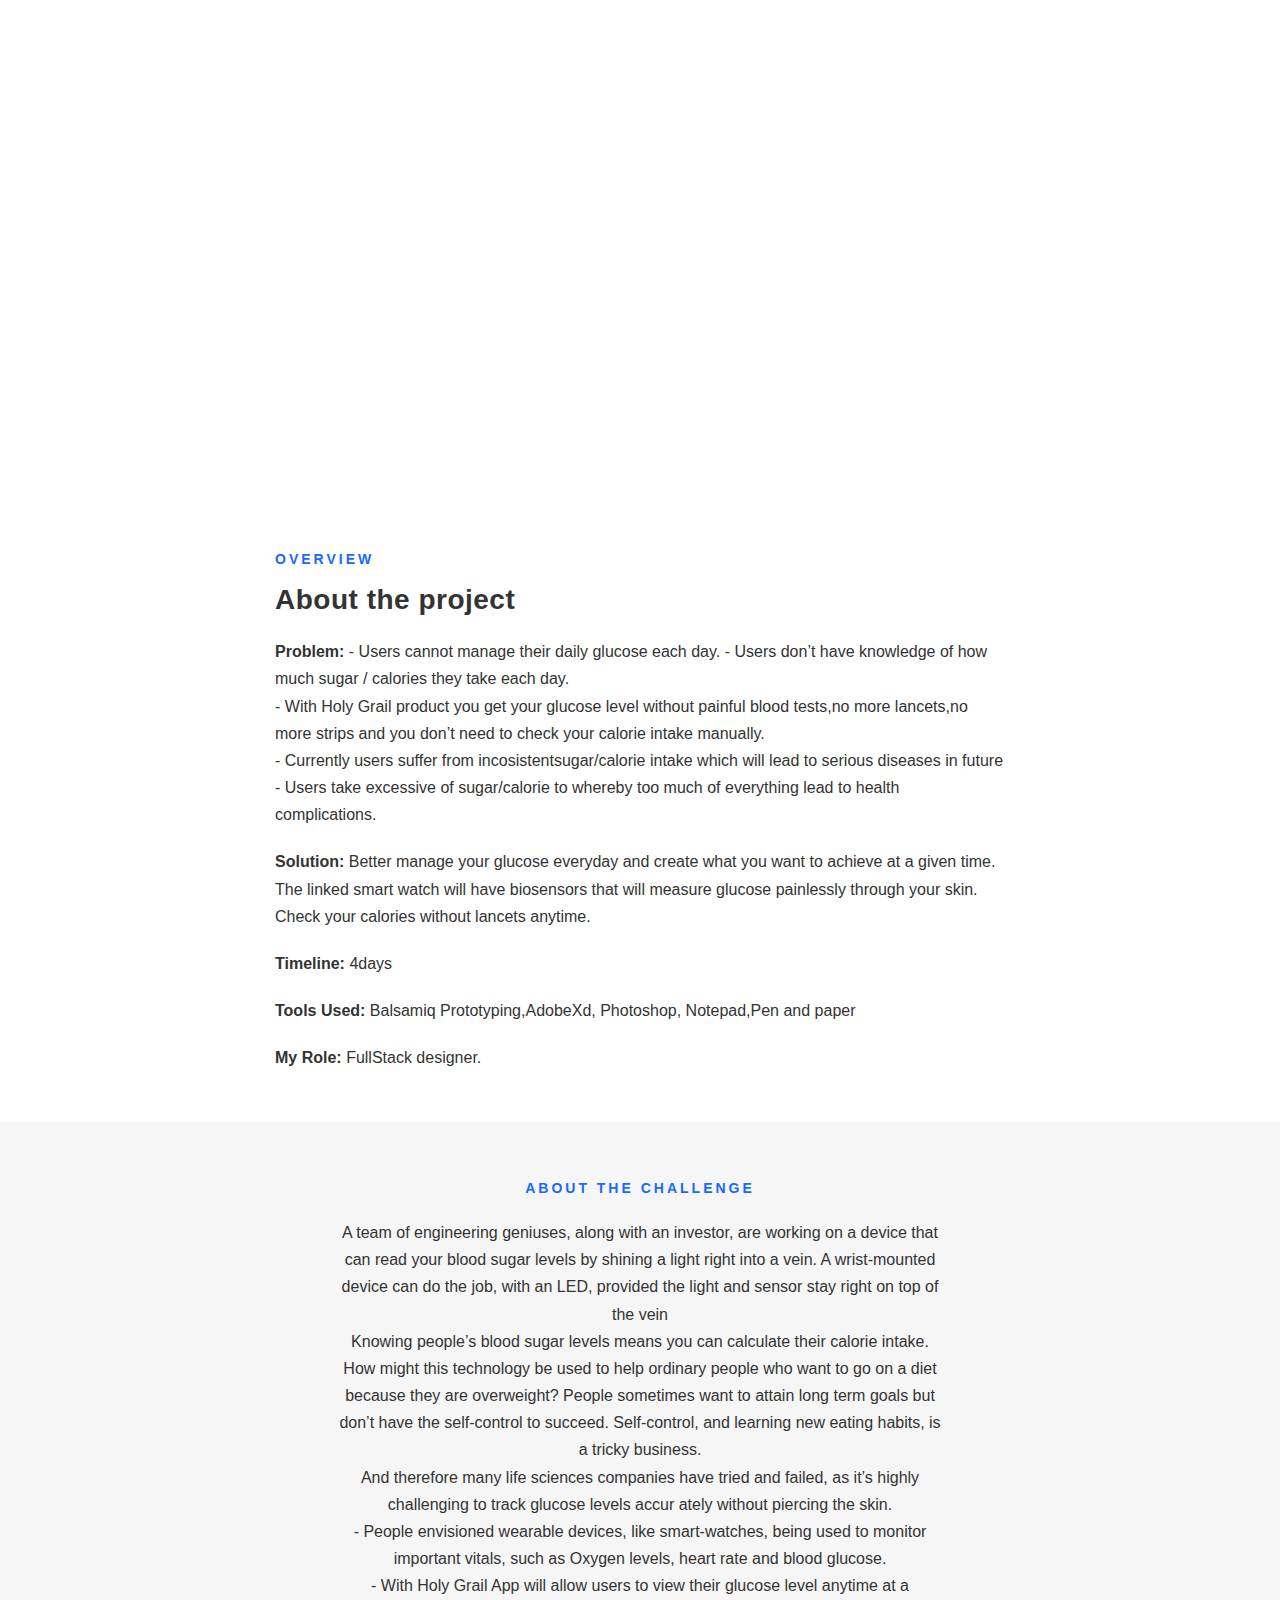
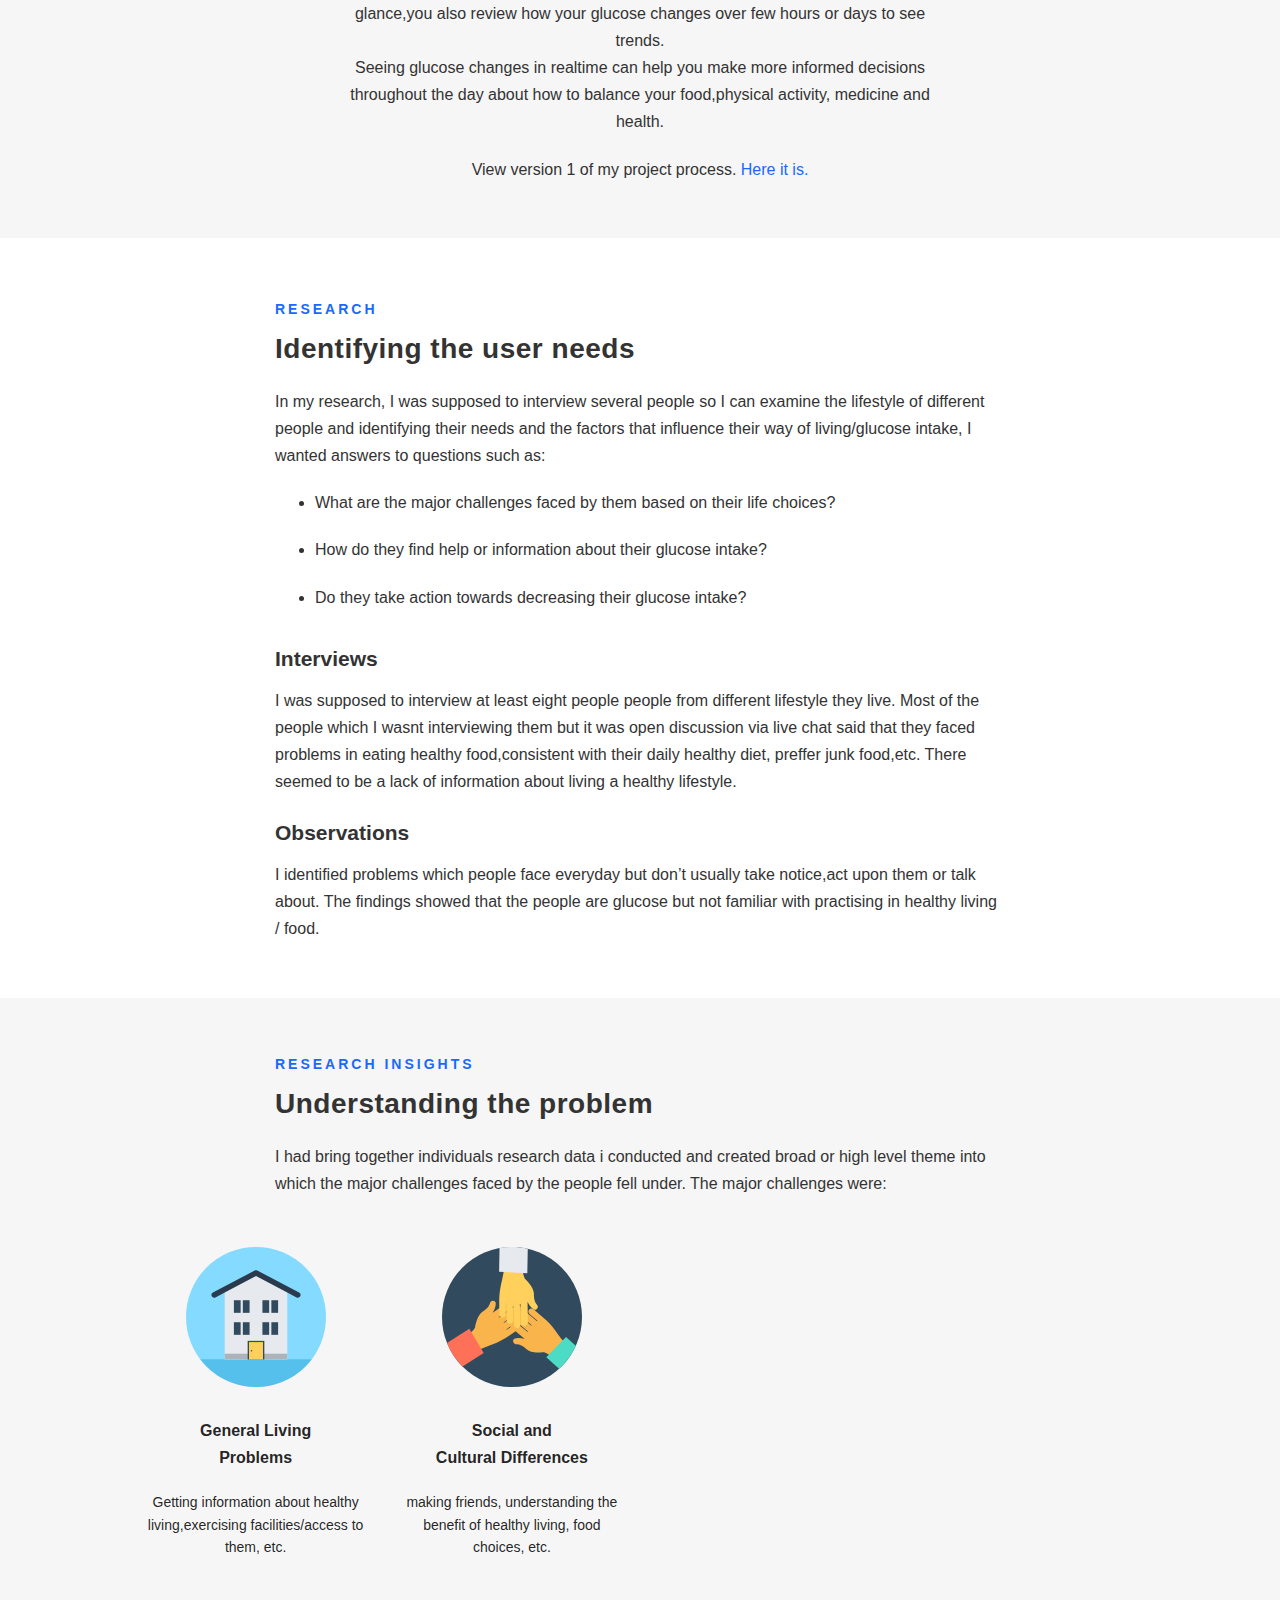
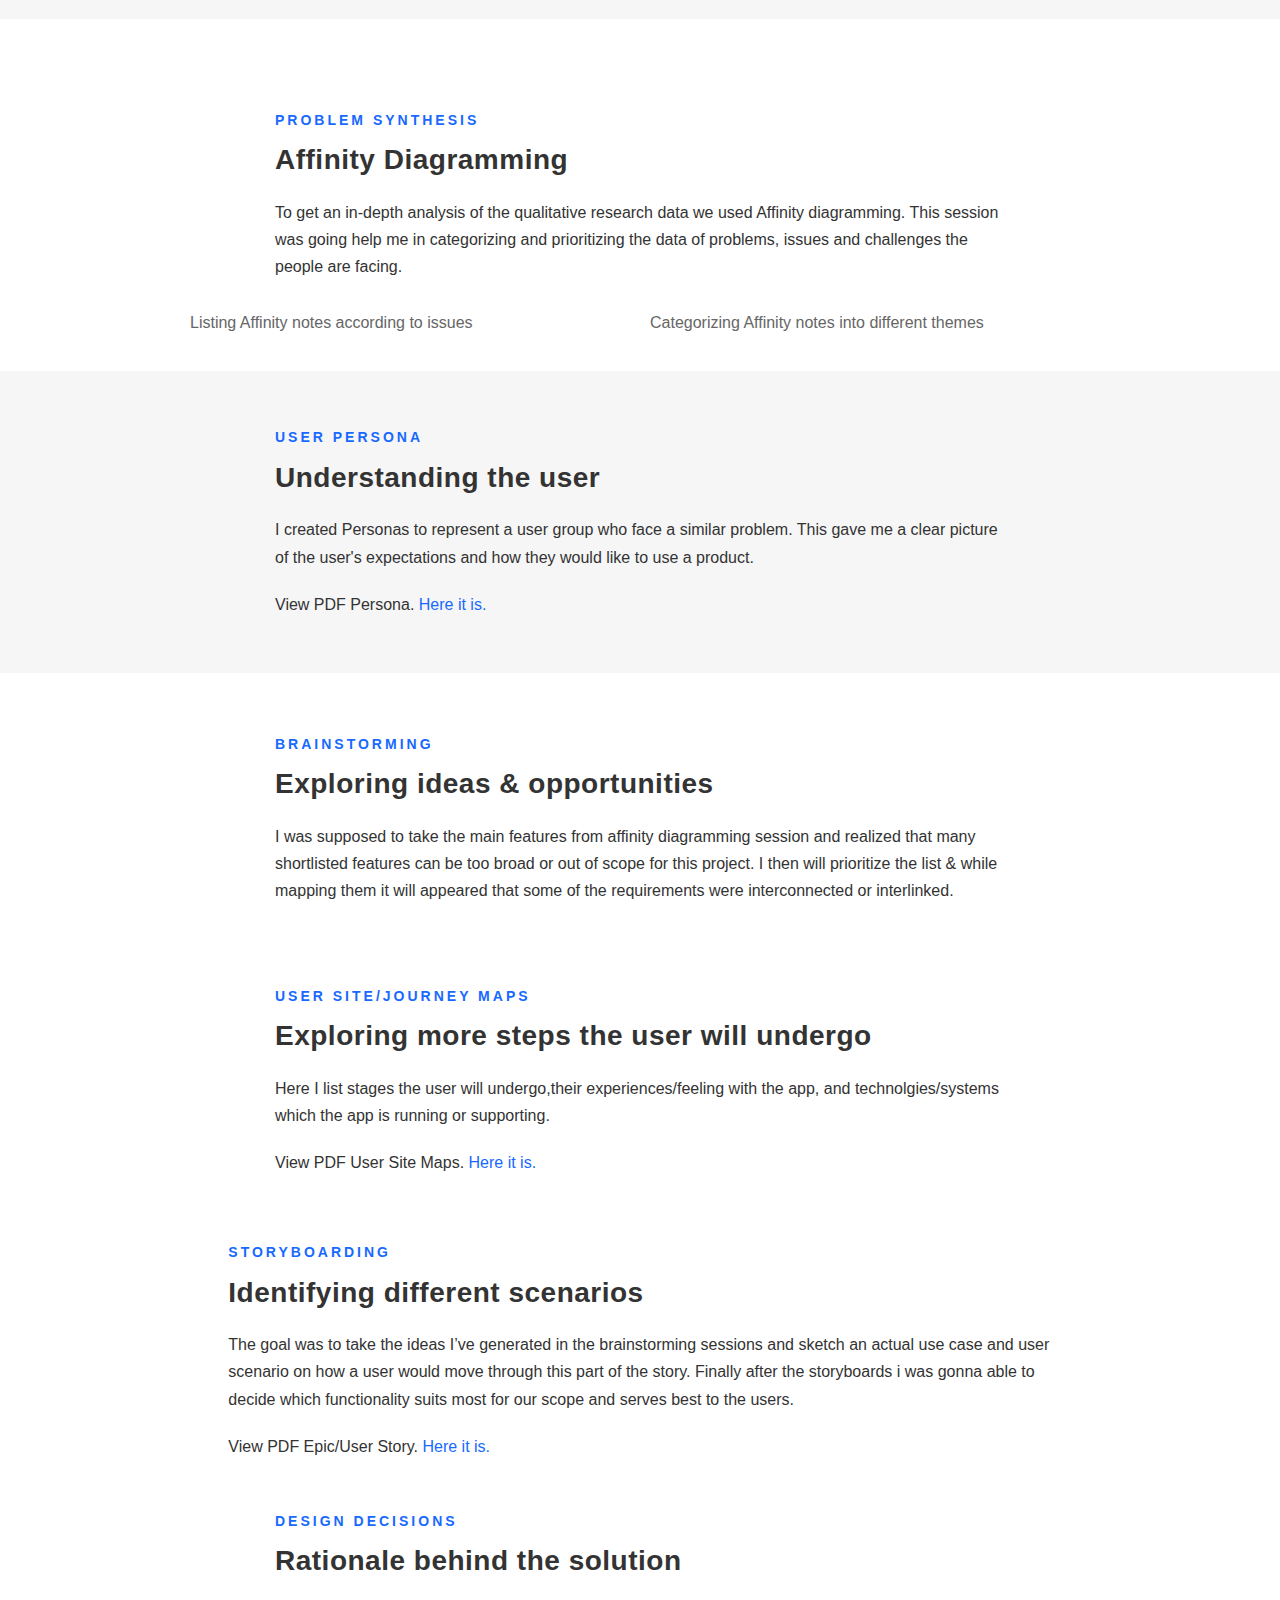
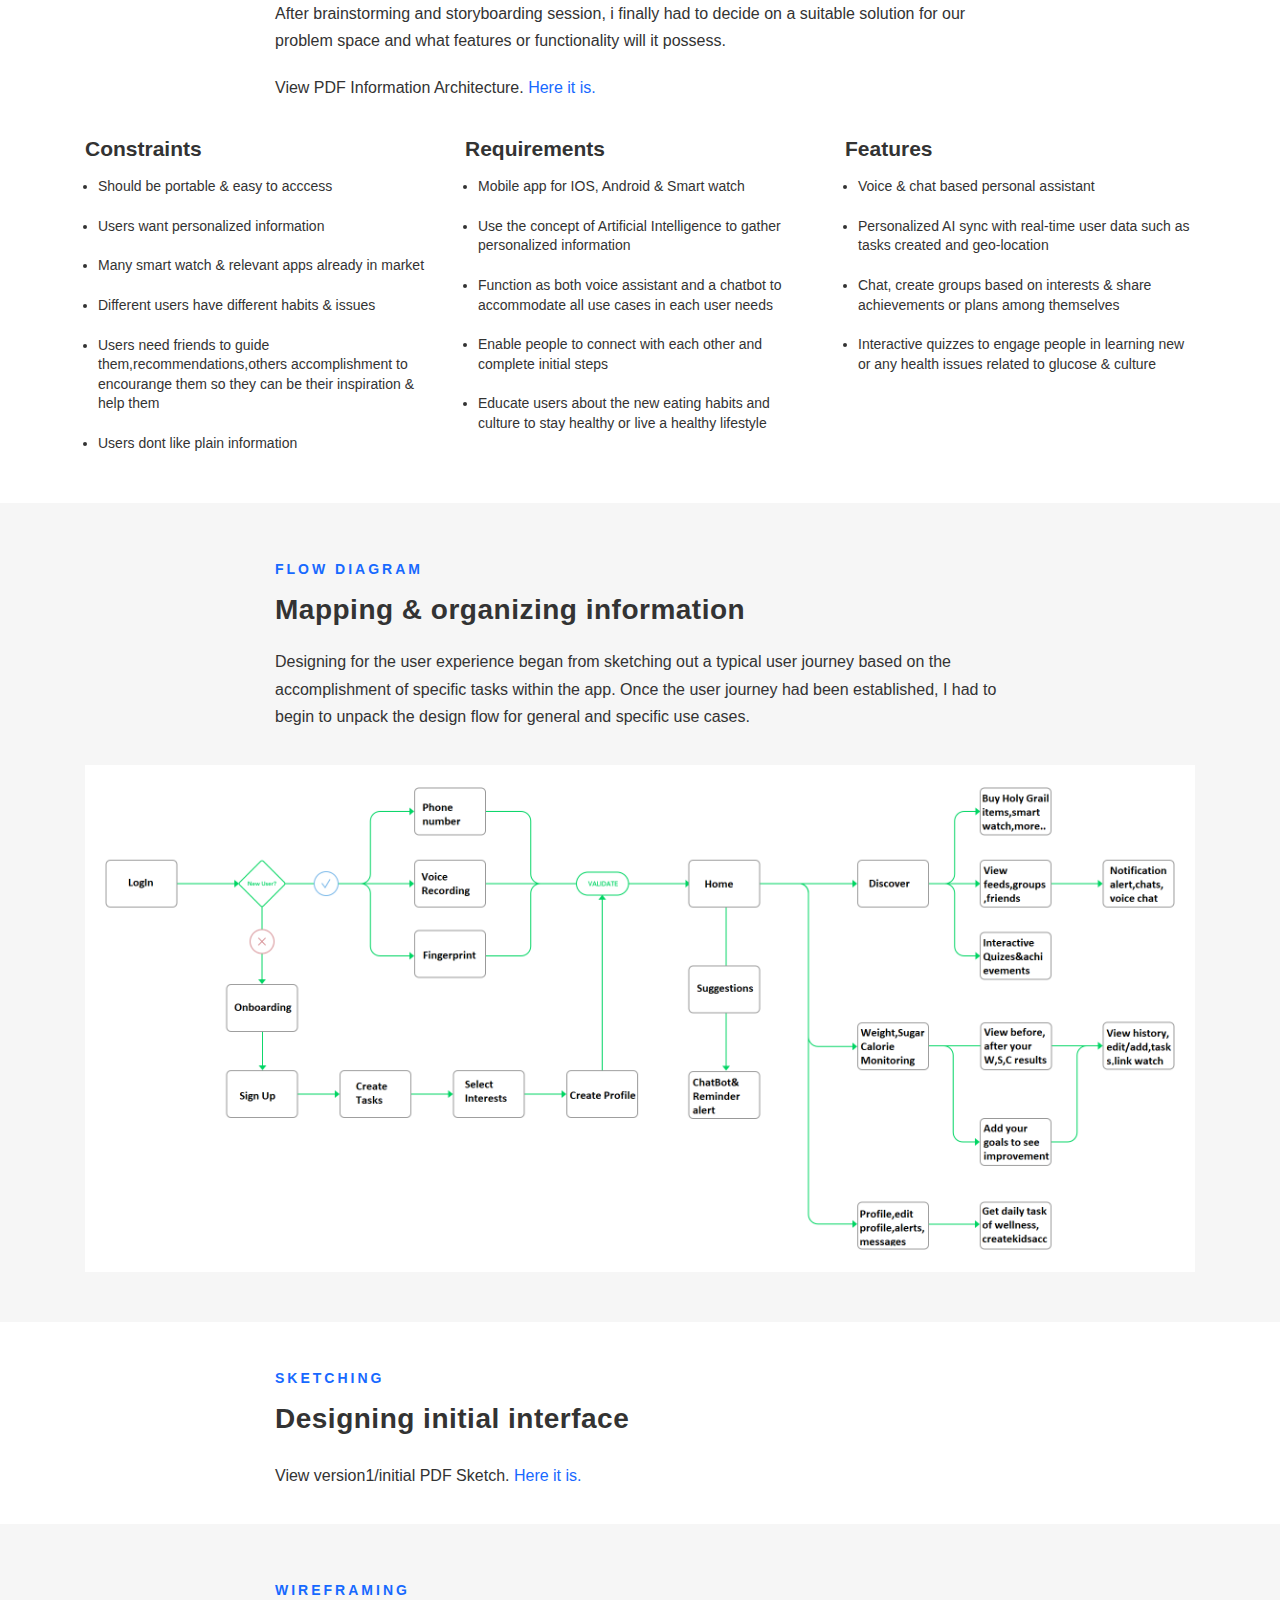
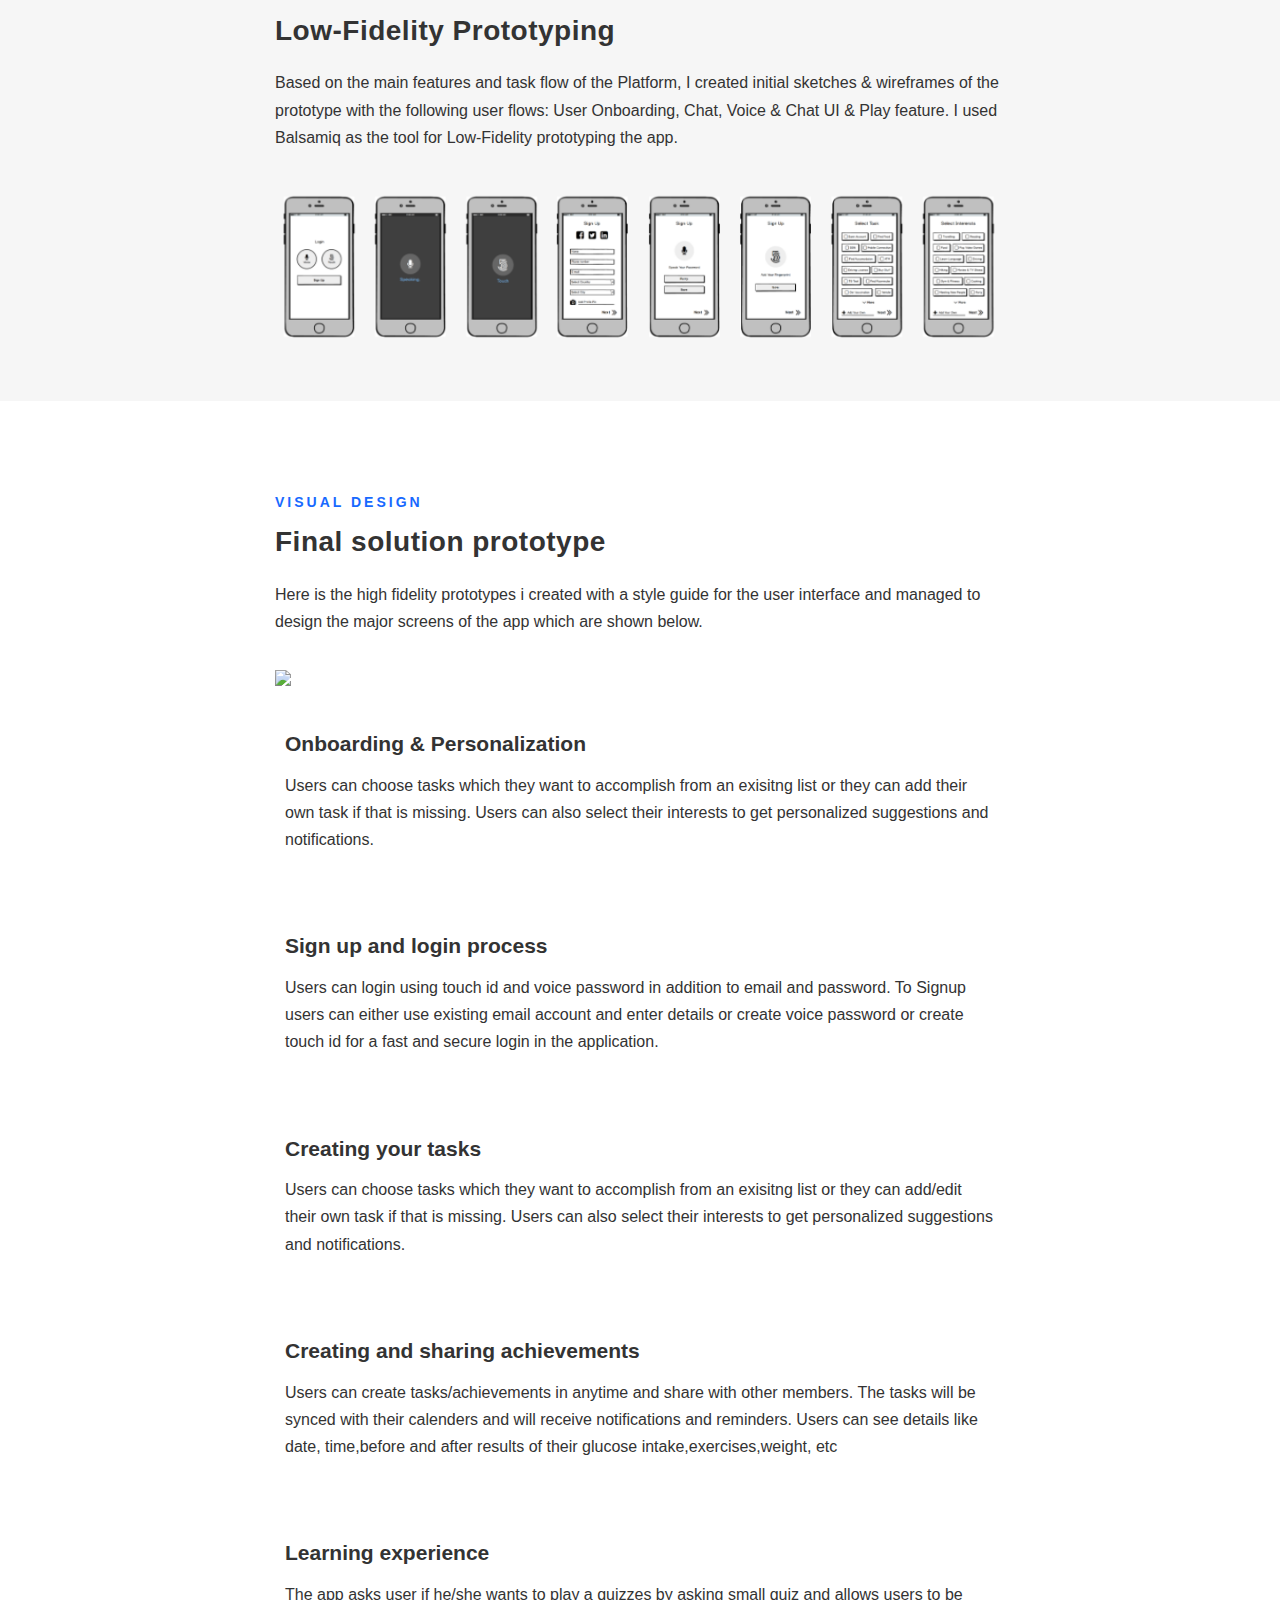
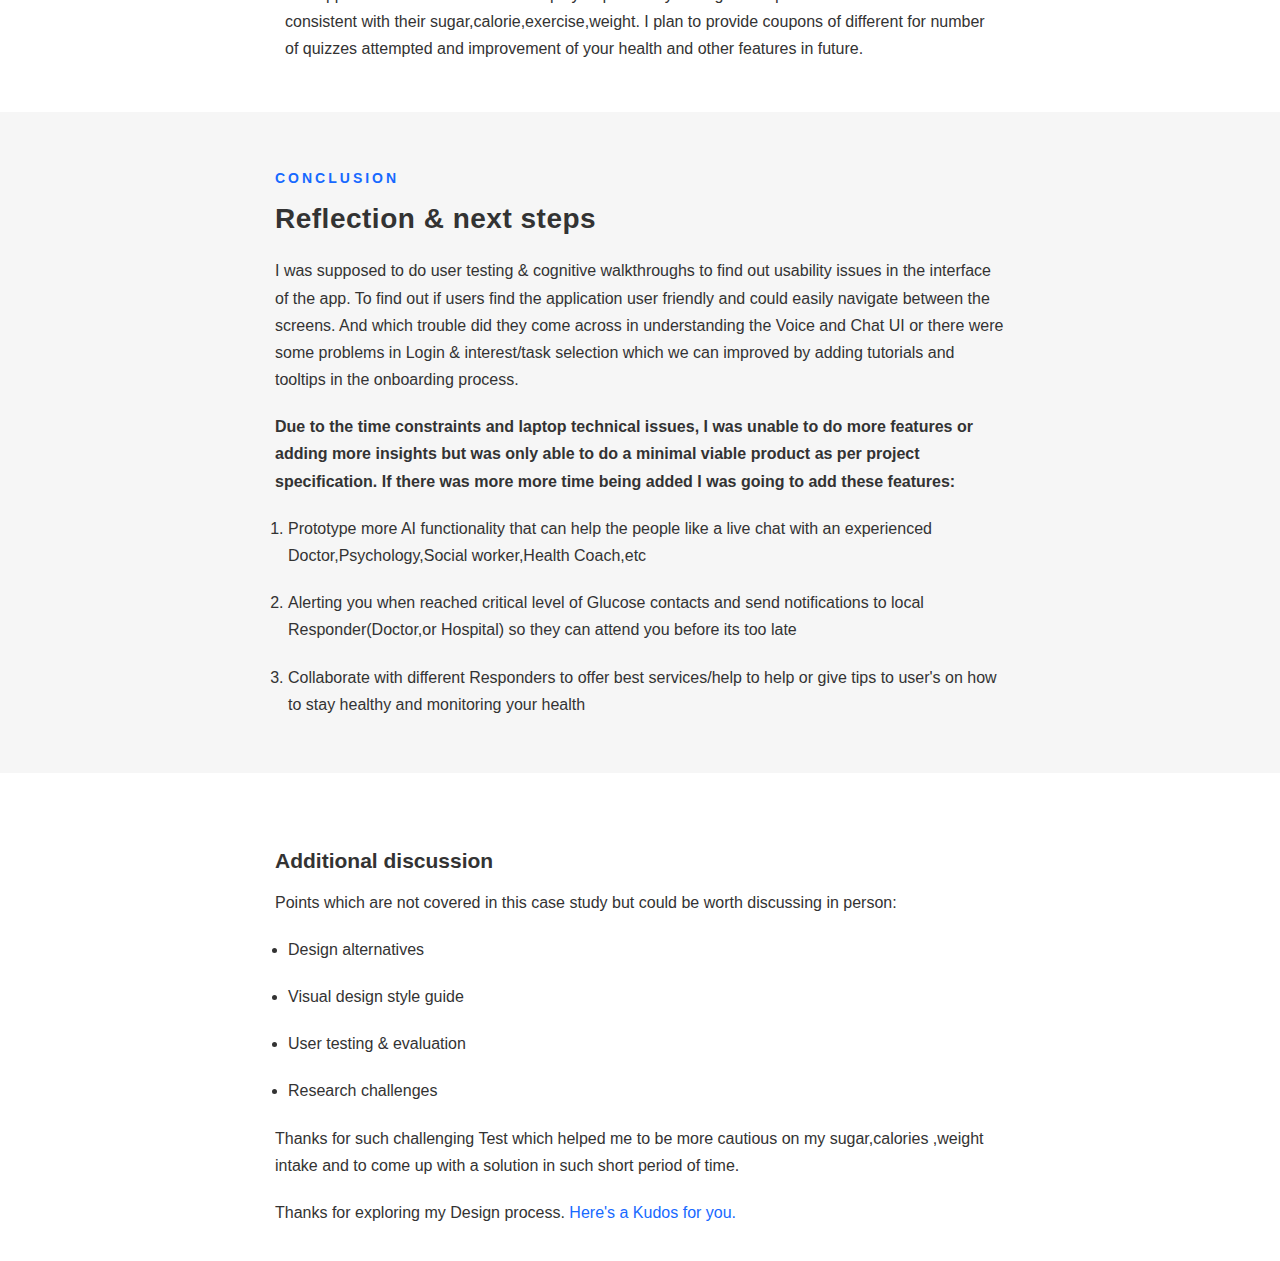
==== commit 26d8d1ee: "Update index.html" ====
--- a/index.html
+++ b/index.html
@@ -7,7 +7,7 @@
     <meta charset="utf-8">
     <meta content="IE=edge,chrome=1" http-equiv="X-UA-Compatible">
 
-    <title>Holy Grail Mobile App(Meaning here)</title>
+    <title>Holy Grail Mobile App(something that you want very much but that is very hard to get or achieve)</title>
     <meta content='width=device-width, initial-scale=1.0, maximum-scale=1.0, user-scalable=0' name='viewport' />
     <!--     Fonts and icons     -->
     <link href="../../maxcdn.bootstrapcdn.com/font-awesome/latest/css/font-awesome.min.css" rel="stylesheet">
@@ -43,7 +43,7 @@
                 <div class="row">
                     <div class="col-md-8 col-md-offset-2">
                         <div class="brand2">
-                            <h1 class="title2" data-aos="fade">Holy Grail Mobile App</h1>
+                            <h1 class="title2" data-aos="fade">Holy Grail Mobile App(something that you want very much but that is very hard to get or achieve)</h1>
                         </div>
                     </div>
                 </div>
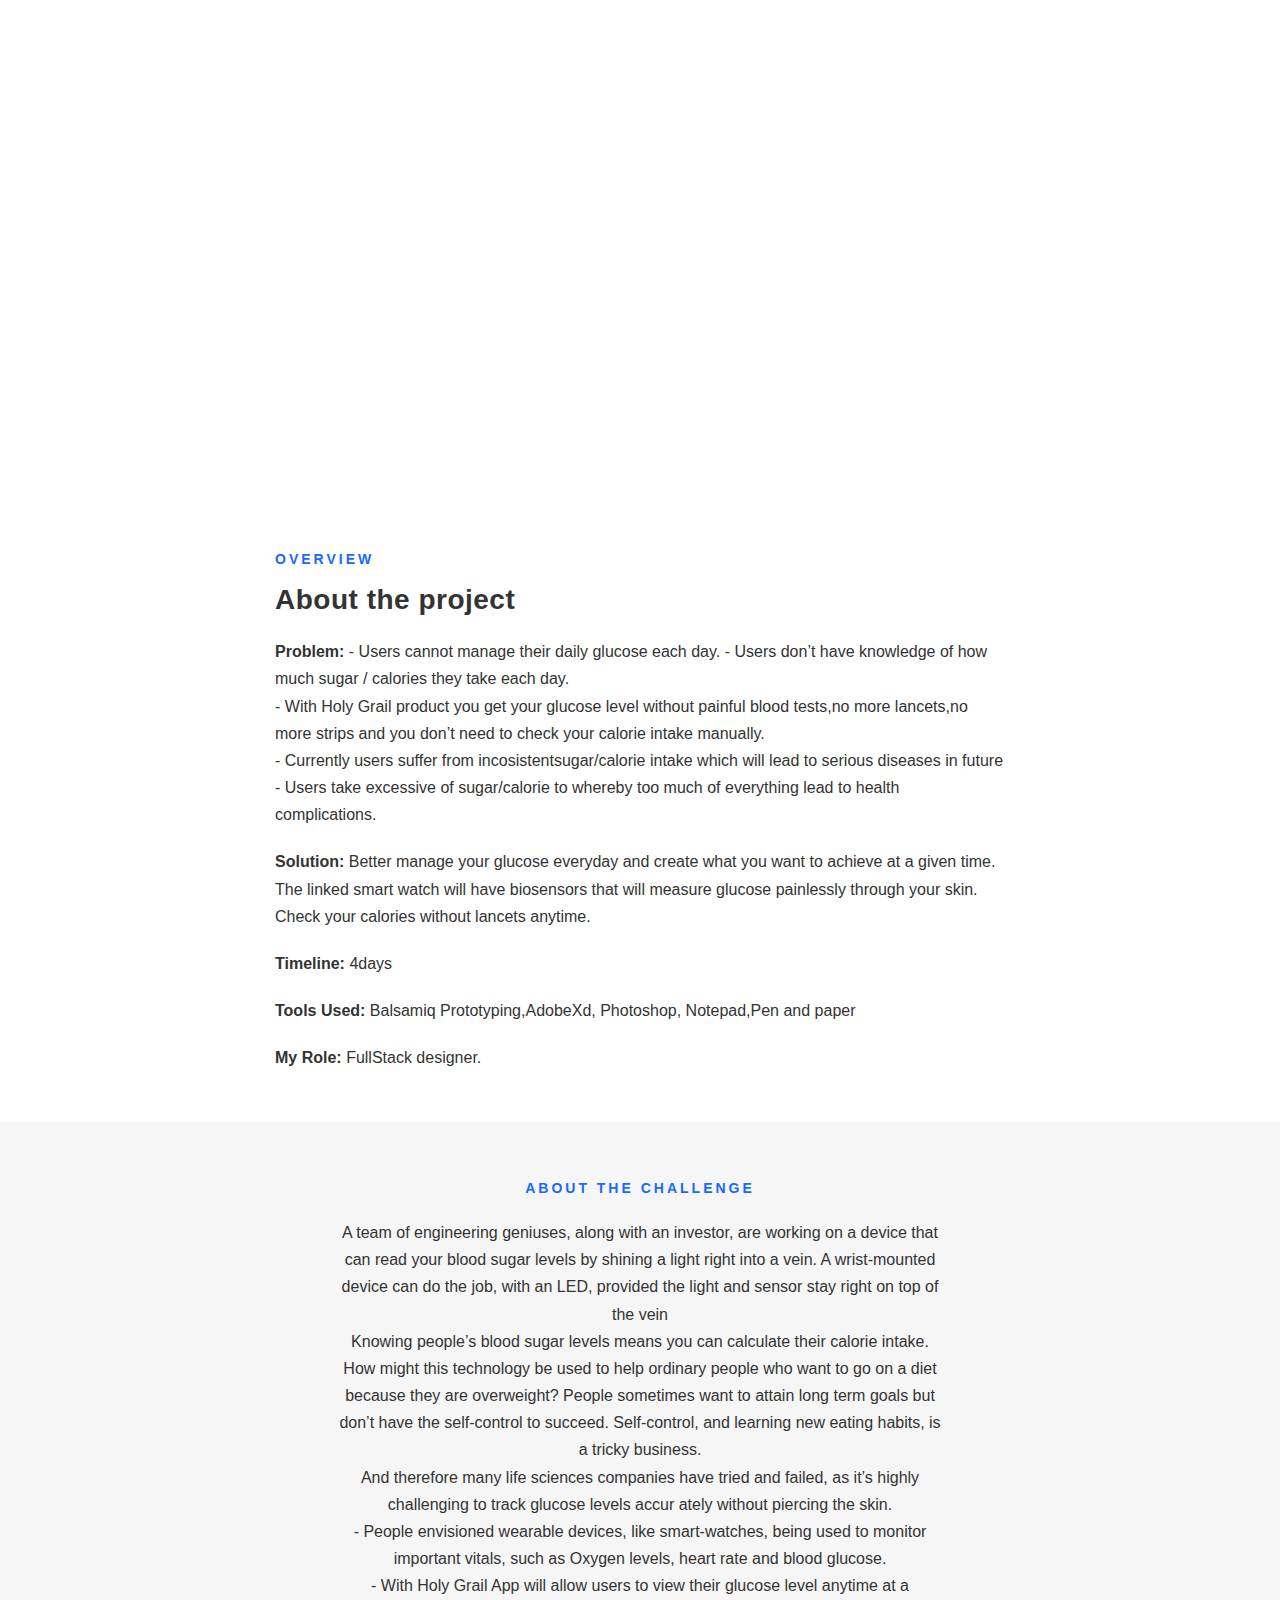
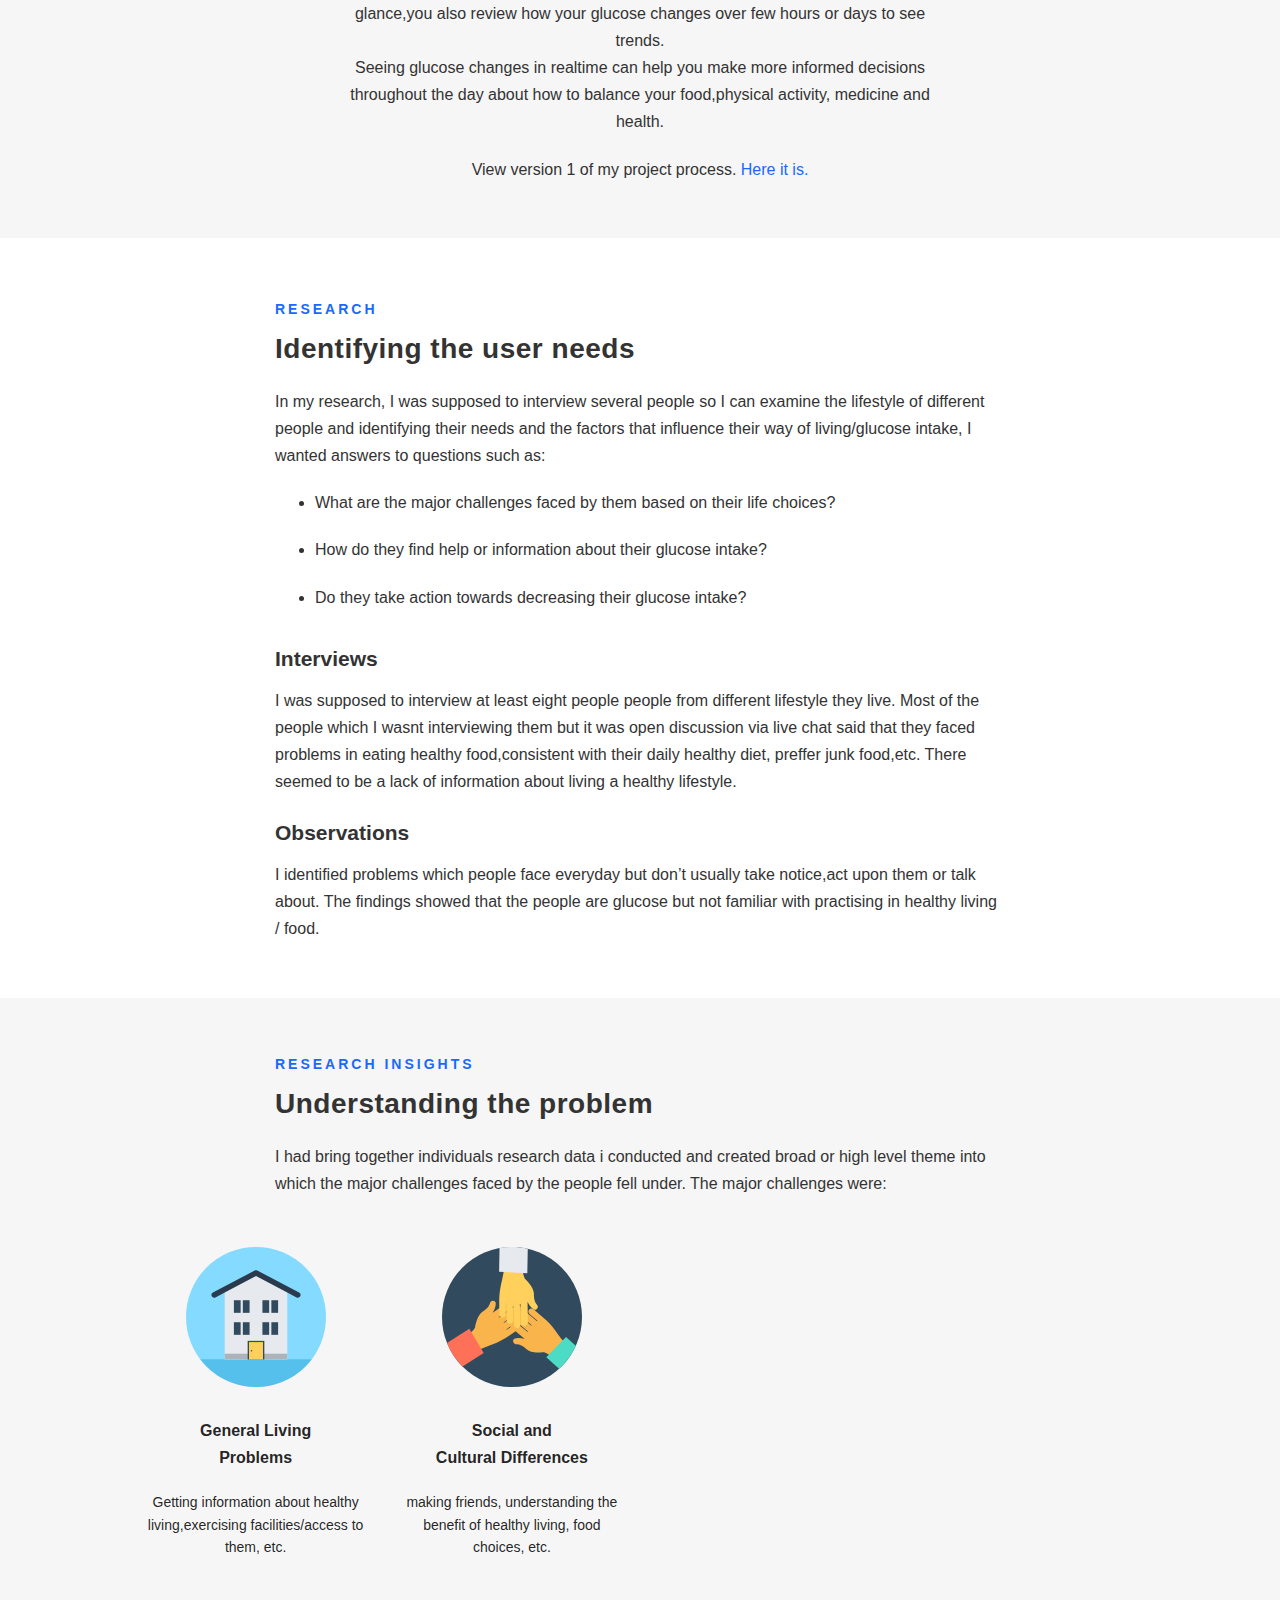
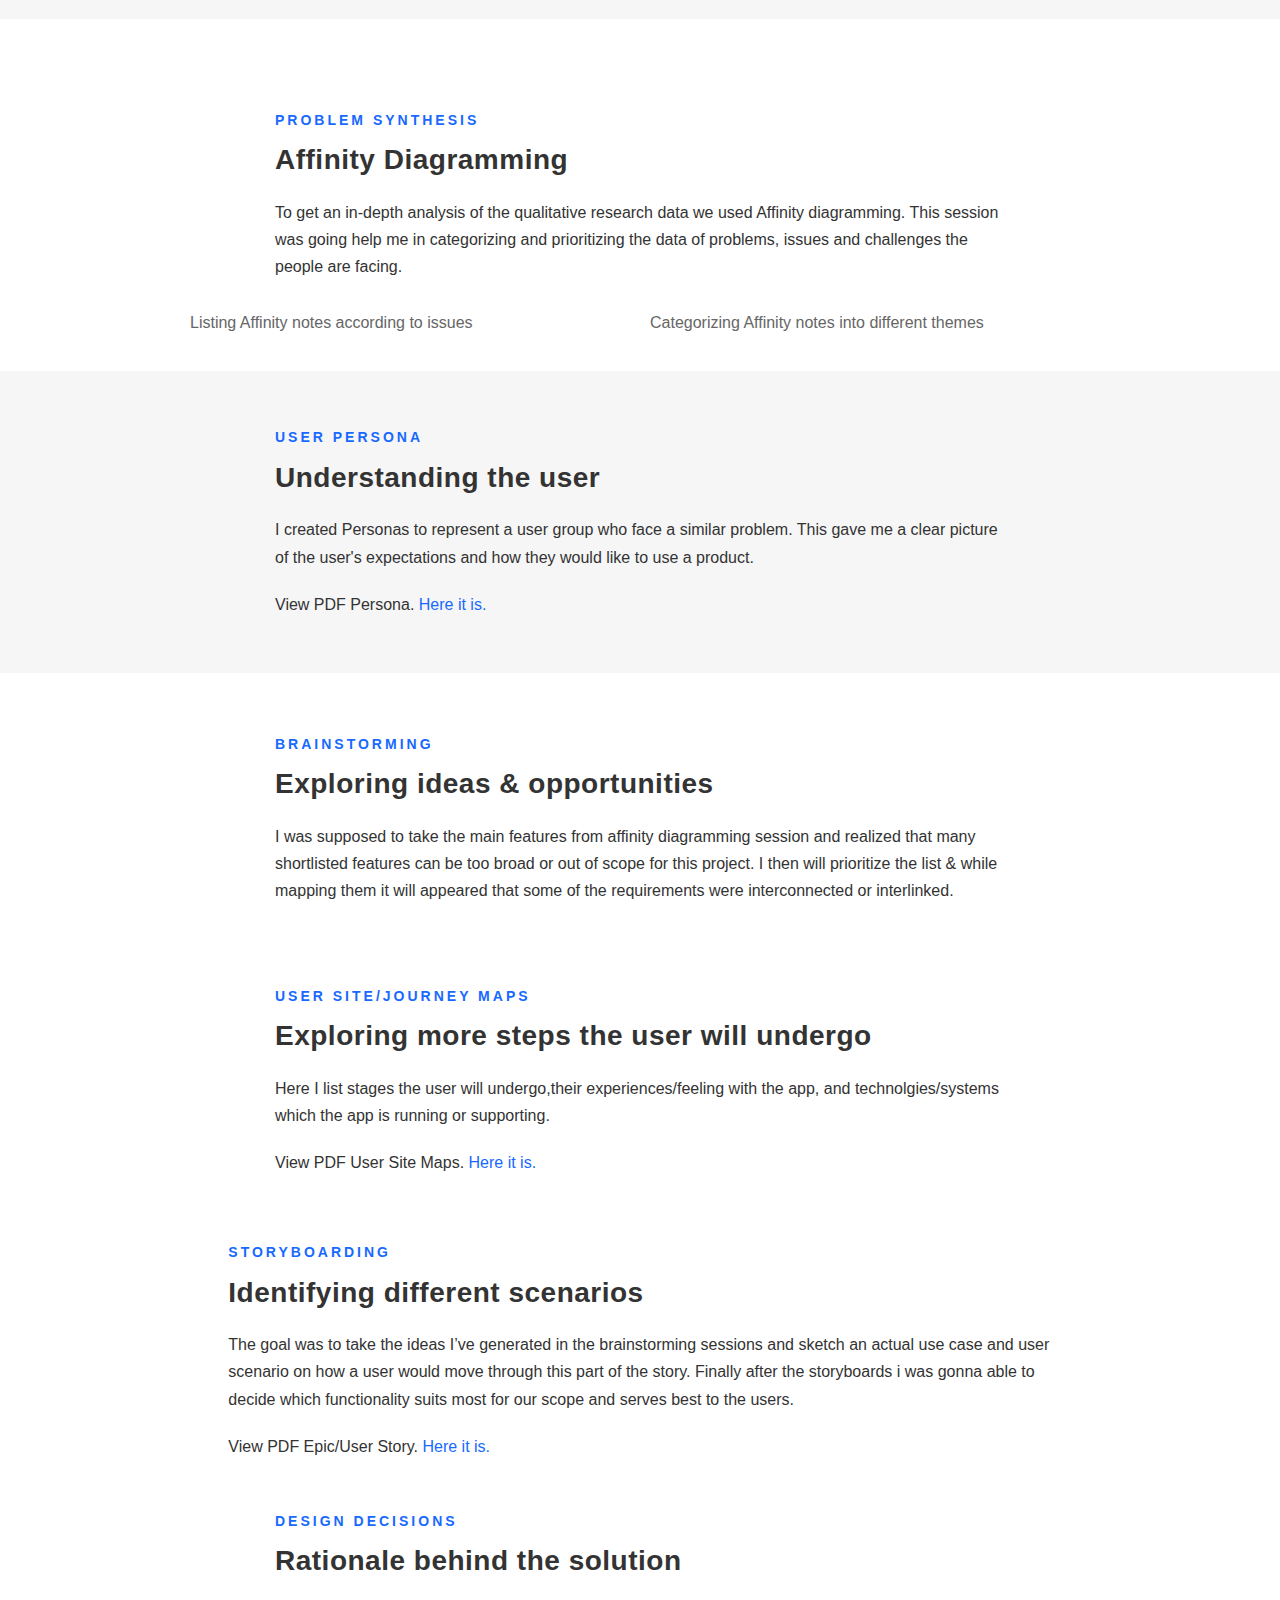
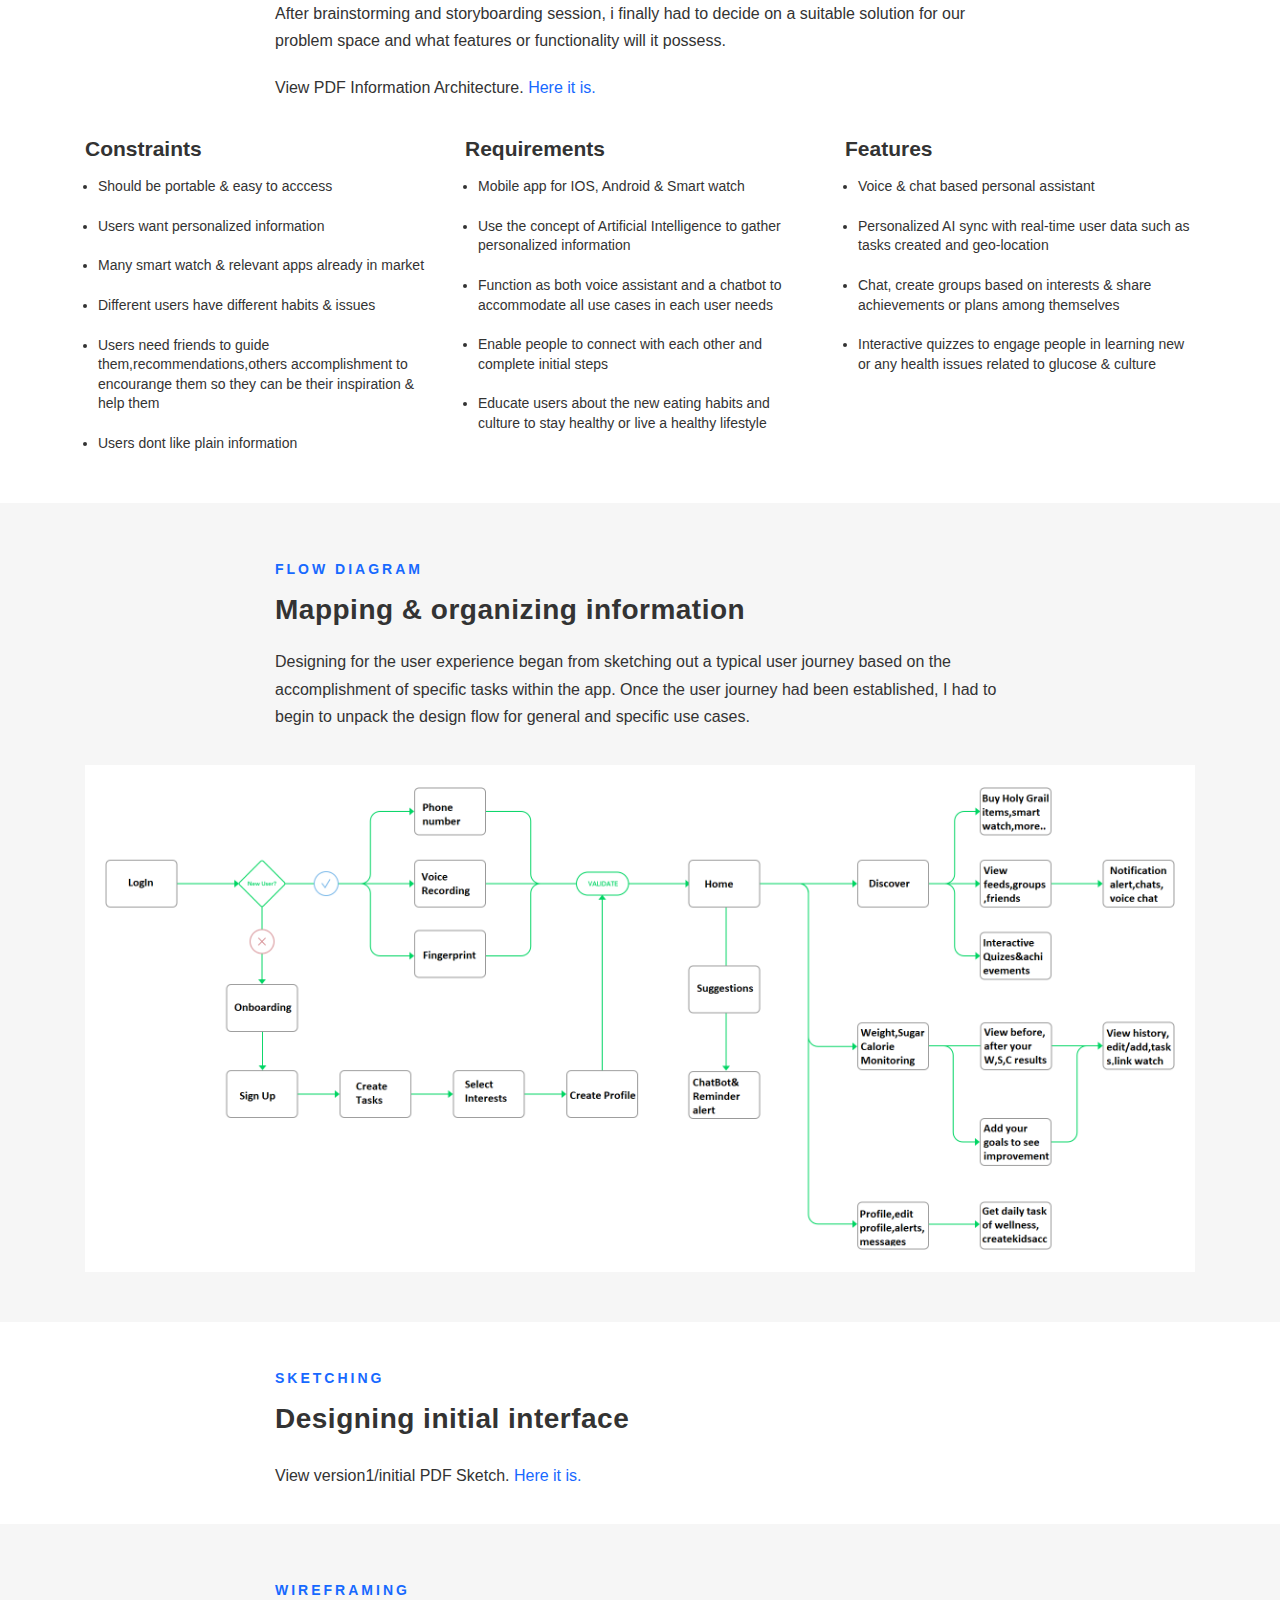
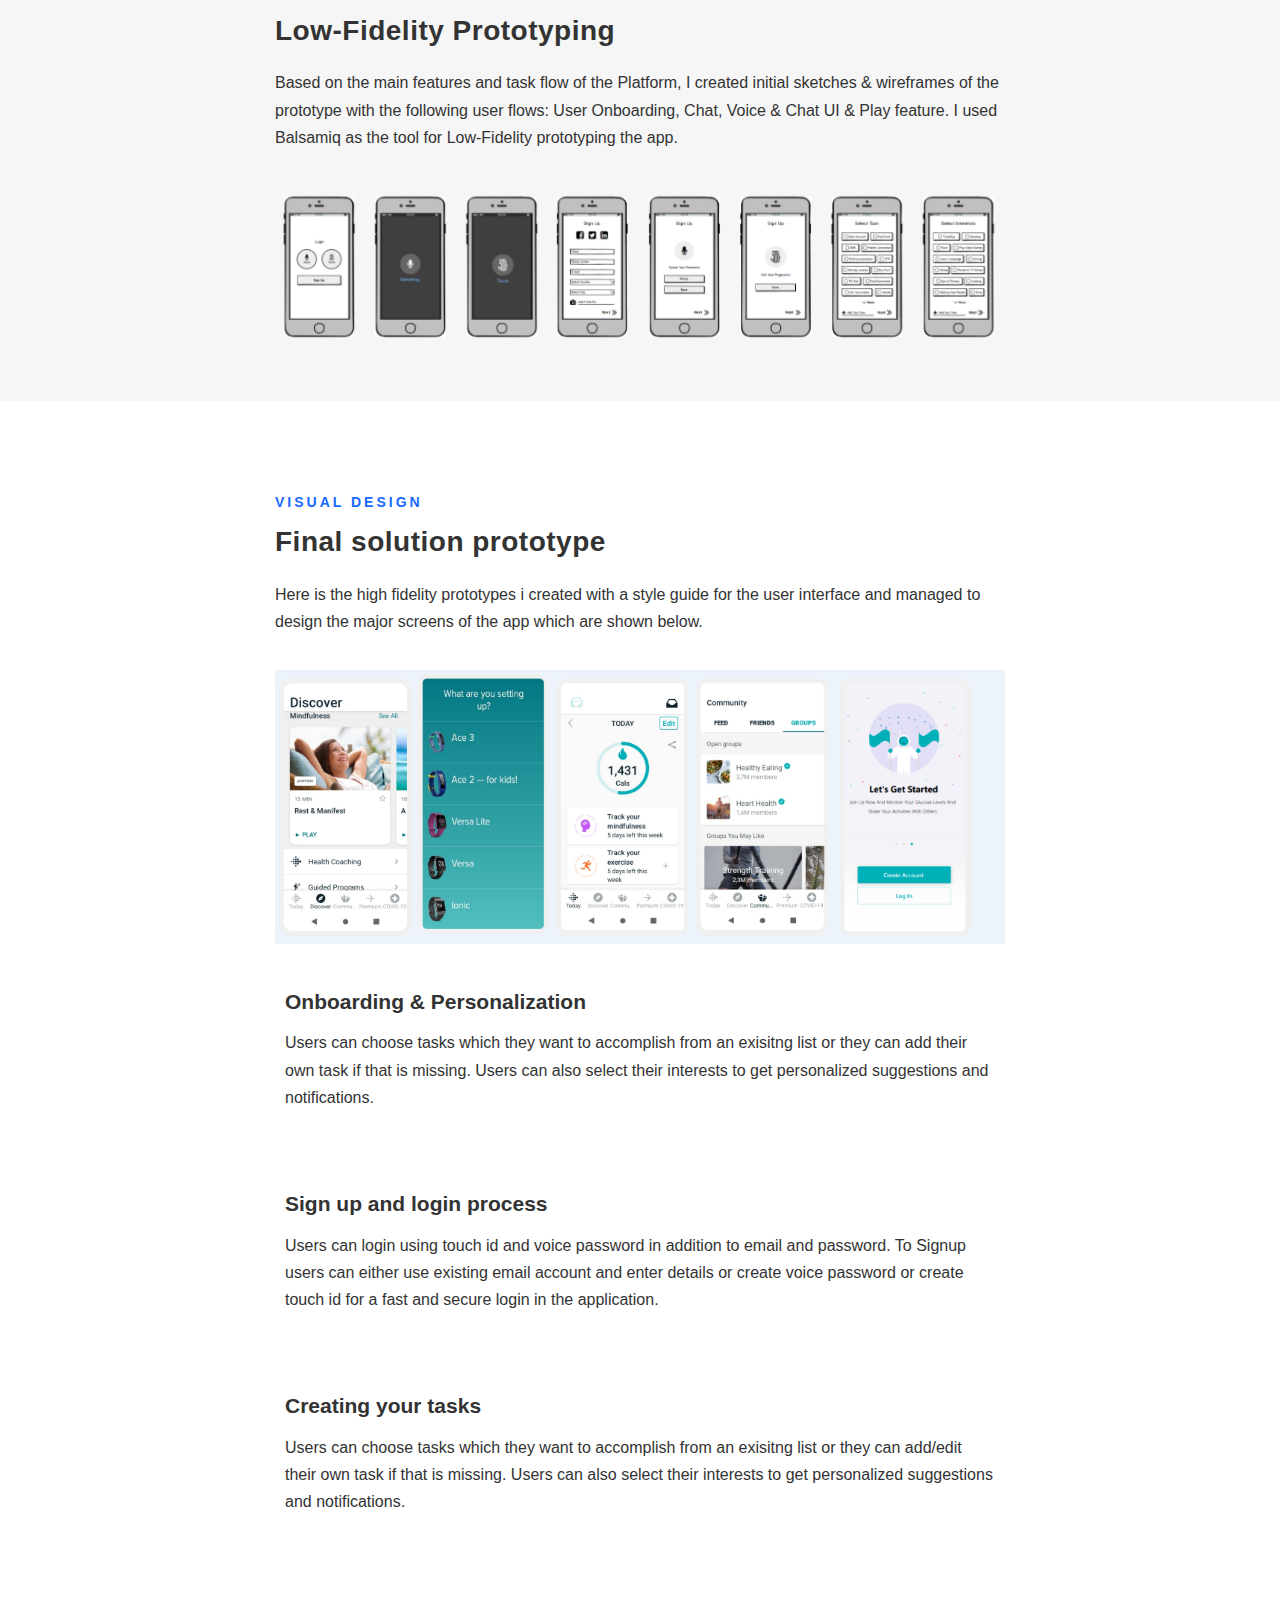
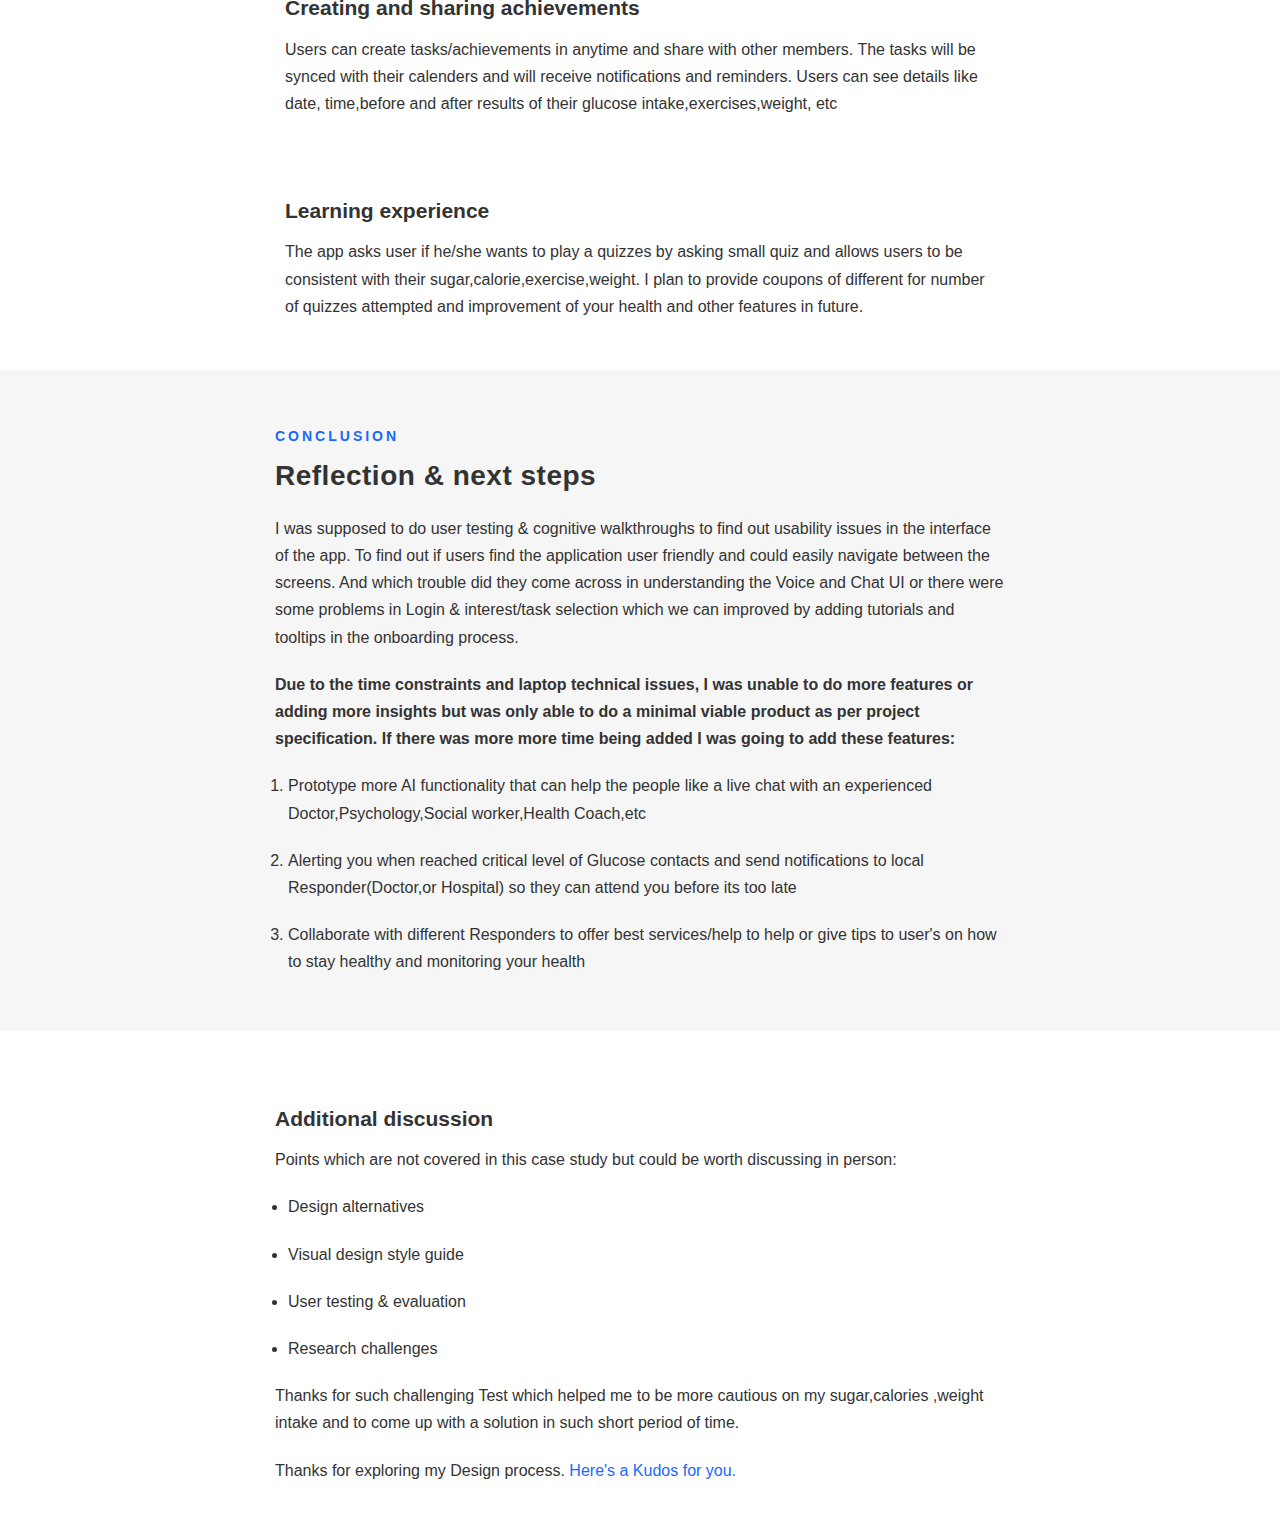
==== commit e44d6a62: "added visual design" ====
--- a/index.html
+++ b/index.html
@@ -333,7 +333,7 @@
                 <h2 class="head1">Final solution prototype</h2>
                 <p class="des">Here is the high fidelity prototypes i created with a style guide for the user interface and managed to design the major screens of the app which are shown below.
                 </p>
-                <img class="fullwidth" src="assets/img/1.pdf">
+                <img class="fullwidth" src="assets/img/Flat – 7.png">
                 <!-- <p class="des">View PDF Wireframing. <a class="ttext" href="assets/img/wireframe.pdf" target="_blank">Here it is.</a> -->
 
 
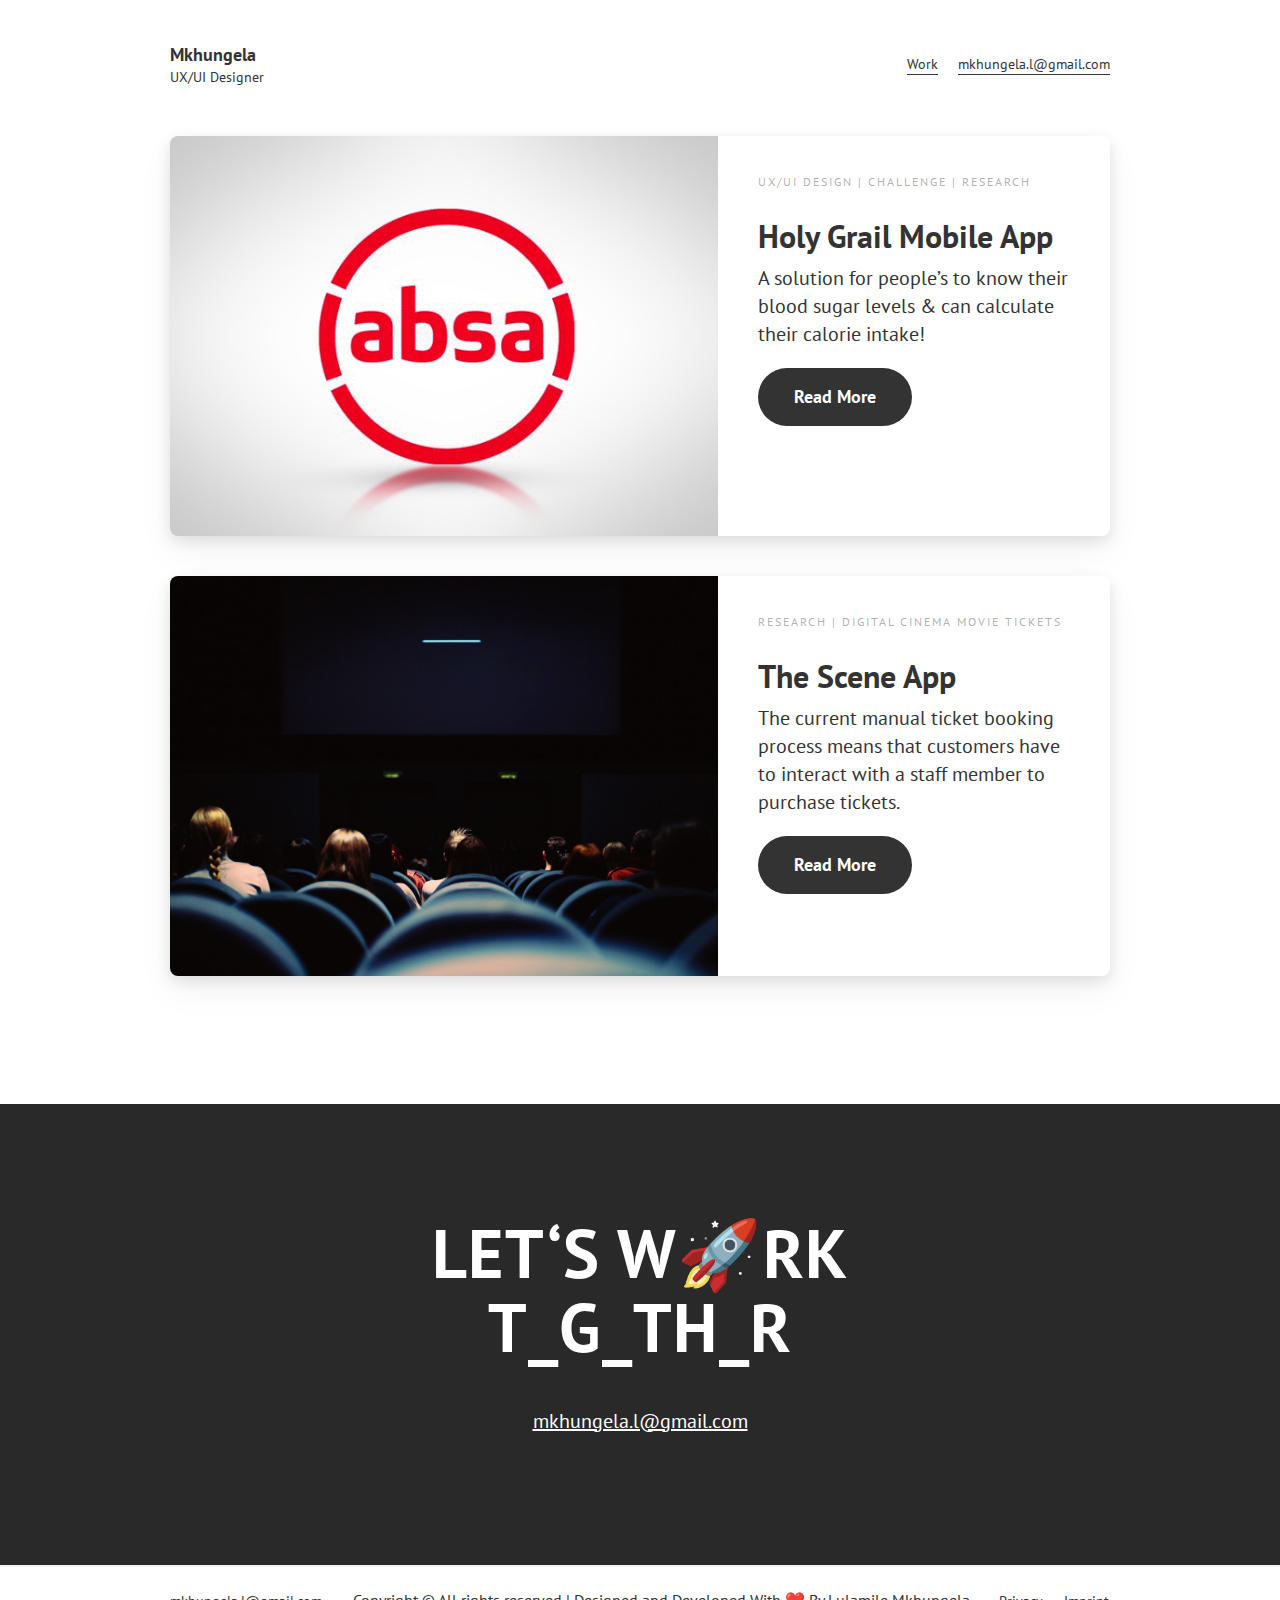
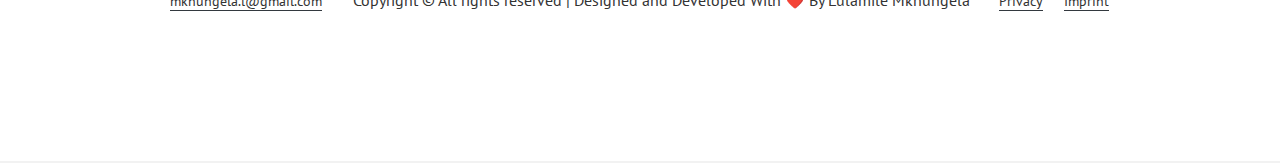
==== commit 73b72efb: "changed ui" ====
--- a/index.html
+++ b/index.html
@@ -1,441 +1,251 @@
 <!DOCTYPE html>
+<html data-wf-page="5ae304b94cc19fe1d8e36b1a" data-wf-site="5aa58b90f3d89b0001238dcd" lang="en">
+<head>
+  <meta charset="utf-8">
+  <title> Mkhungela | UX/UI Designer</title>
+  <meta content="UX/UI Designer with 4 years experience conceptualizing and crafting mainly digital products. Product Strategy, Workshop Facilitation, Prototyping, Interface Design, Frontend-Development" name="description">
+  <meta content="Lulamile Mkhungela | UX/UI Designer" property="og:title">
+  <meta content="UX/UI Designer with six years experience conceptualizing and crafting mainly digital products. Product Strategy, Workshop Facilitation, Prototyping, Interface Design, Frontend-Development" property="og:description">
+  <meta content="Lulamile Mkhungela | UX/UI Designer" property="twitter:title">
+  <meta content="UX/UI Designer with 4 years experience conceptualizing and crafting mainly digital products. Product Strategy, Workshop Facilitation, Prototyping, Interface Design, Frontend-Development" property="twitter:description">
+  <meta property="og:type" content="website">
+  <meta content="summary_large_image" name="twitter:card">
+  <meta content="width=device-width, initial-scale=1" name="viewport">
+  <meta content="Webflow" name="generator">
+  <link href="css/normalize.css" rel="stylesheet" type="text/css">
+  <link href="css/webflow.css" rel="stylesheet" type="text/css">
+  <link href="css/mkhungela-project-7f3b24.webflow.css" rel="stylesheet" type="text/css">
+  <!-- [if lt IE 9]><script src="https://cdnjs.cloudflare.com/ajax/libs/html5shiv/3.7.3/html5shiv.min.js" type="text/javascript"></script><![endif] -->
+  <script type="text/javascript">!function(o,c){var n=c.documentElement,t=" w-mod-";n.className+=t+"js",("ontouchstart"in o||o.DocumentTouch&&c instanceof DocumentTouch)&&(n.className+=t+"touch")}(window,document);</script>
+  <link href="images/favicon.png" rel="shortcut icon" type="image/x-icon">
+  <link href="images/webclip.png" rel="apple-touch-icon">
+  <style>
+  /* FONT LEGIBILITY */
+  h1, h2, h3, h4, h5, h6, p, a, li, span {
+    font-variant-numeric: oldstyle-nums;
+    font-feature-settings: "onum";
+  }
+  * {
+   text-rendering: optimizeLegibility;
+    -webkit-font-smoothing: antialiased;
+    -moz-osx-font-smoothing: grayscale; 
+  }
+/* LINK HOVER */
+.marker,
+.w-richtext a,
+.w-richtext p a{
+  	-webkit-transition: all .15s ease-out;
+  	-moz-transition: all .15s ease-out;
+  	-ms-transition: all .15s ease-out;
+  	-o-transition: all .15s ease-out;
+  	transition: all .15s ease-out;
+  	text-decoration: none;
+	background-image: -webkit-linear-gradient(transparent 50%, #fcf113 0%);
+	background-image: -moz-linear-gradient(transparent 50%, #fcf113 0%);
+	background-image: -o-linear-gradient(transparent 50%, #fcf113 0%);
+	background-image: linear-gradient(transparent 50%, #fcf113 0%);
+  	background-size: 0 100%;
+  	background-repeat: no-repeat;
+  	border-bottom: 1px solid #33393f;
+	}
+.marker:hover,
+.active-link,
+.w-richtext a:hover,
+.w-richtext p a:hover{
+    background-size: 100% 100%;
+  	border-bottom: 1px solid #fcf113;
+	}
+@media screen and (min-width:1440px){
+	img.image {
+  		max-width:1440px;
+  		}
+}
+/* Hide Nav when Scrolling */
+  #nav.nav-up {
+   	top:-70px; 
+  }
+@media screen and (max-width:480px){
+	#nav.nav-up {
+   		bottom:-70px; 
+  	}
+  .w-webflow-badge {
+    	top: 12px !important;
+    	bottom: auto !important;
+	}
+}
+/* Making sure navigation stays behind lightbox overlay */
+  .w-lightbox-backdrop{
+   	z-index:9999; 
+  }
+.noscroll {
+	overflow:hidden;
+}
+#mobile-nav.open .navbar:first-child {
+	-webkit-transform:translateY(9px) rotate(225deg);
+  transform:translateY(9px) rotate(225deg);
+}
+#mobile-nav.open .navbar:nth-child(2) {
+	-webkit-transform:translateX(50px);
+  transform:translateX(50px);
+  opacity:0;
+}
+#mobile-nav.open .navbar:last-child {
+	-webkit-transform:translateY(-9px) rotate(-45deg);
+  transform:translateY(-9px) rotate(-45deg);
+}
+/* BADGE MODIFICATIONS */
+/*.w-webflow-badge span {
+    position: absolute;
+    right: 3px;
+    top: 6px;
+    color: #222;
+    font-size: 14px;
+	}*/
+</style>
+  <style>
+.hi-slider {
+	pointer-events: none;
+}
+</style>
+</head>
+<body class="body-3">
+  <div class="nav-outer-wrapper w-hidden-main w-hidden-medium w-hidden-small w-hidden-tiny">
+    <div class="nav-inner-wrapper">
+      <div class="div-block-6">
+        <div class="logo">
+          <a href="index.html" aria-current="page" class="link-4 w--current"> Mkhungela</a>
+        </div>
+        <div class="text-block">Product/UX Designer</div>
+      </div>
+    </div>
+  </div>
+  <div class="opener">
+    <nav class="navigation nav-relative">
+      <div class="fluid-wrapper flex center">
+        <div class="div-block-6">
+          <a href="index.html" aria-current="page" class="link-block w-inline-block w--current">
+            <div class="link-4"> Mkhungela</div>
+            <div class="text-block-11">UX/UI Designer</div>
+          </a>
+        </div>
+        <div id="menu" data-w-id="70169029-34f4-a064-24bc-81ebac0e0727" class="menu">
+          <a href="#work" data-w-id="70169029-34f4-a064-24bc-81ebac0e072a" class="nav-link marker">Work</a>
+          <a href="mailto:mkhungela.l@gmail.com" target="_blank" data-w-id="70169029-34f4-a064-24bc-81ebac0e072c" class="nav-link marker">mkhungela.l@gmail.com</a>
+        </div>
+        <div class="mobile">
+          <div id="mobile-nav" data-w-id="70169029-34f4-a064-24bc-81ebac0e072f" class="mobile-menu">
+            <div class="div-block-5">
+              <div class="navbar"></div>
+              <div class="navbar"></div>
+              <div class="navbar"></div>
+            </div>
+          </div>
+        </div>
+      </div>
+    </nav>
+  
+  <div id="work" class="site-content home">
+    <div class="big-article">
+      <div class="big-article-image-wrapper jka-thumb"></div>
+      <div class="project-text-wrapper">
+        <div class="big-article-title-wrapper">
+          <div class="tagline tagline-promo-40">UX/UI DESIGN | CHALLENGE | RESEARCH</div>
+          <h2 class="project-tn-heading">Holy Grail Mobile App</h2>
+          <p class="project-tn-sub">A solution for people’s to know their  blood sugar levels & can calculate their calorie intake!</p>
+          <a href="projects/absa.html" class="button w-button">Read More</a>
+        </div>
+      </div>
+    </div>
+    <div class="big-article">
+      <div class="big-article-image-wrapper"></div>
+      <div class="project-text-wrapper">
+        <div class="big-article-title-wrapper">
+          <div class="tagline">RESEARCH | DIGITAL CINEMA MOVIE TICKETS</div>
+          <h2 class="project-tn-heading">The Scene App</h2>
+          <p class="project-tn-sub">The current manual ticket booking process means that
+            customers have to interact with a staff member to purchase tickets.</p>
+          <a href="projects/bonline.html" class="button w-button">Read More</a>
+        </div>
+      </div>
+    </div>
+  
+  </div>
+  <div data-w-id="24177d30-2013-315f-6098-7632dfbc8d05" class="work-with-me">
+    <div class="div-block-19">
+      <div class="text-block-13">Let‘s w<strong>🚀</strong>rk<br>t<strong>_</strong>g_th_r<br></div>
+      <div class="text-block-15 hide">I‘m Open For Projects</div>
+      <a href="mailto:mkhungela.l@gmail.com" target="_blank" class="link-7">mkhungela.l@gmail.com</a>
+    </div>
+  </div>
+  <div class="footer">
+    <div class="footer-inner">
+      <div class="div-block-9">
+        <a href="#" class="footer-link marker">mkhungela.l@gmail.com</a>
+        <a href="https://www.linkedin.com/in/lulamile-mkhungela/" target="_blank" class="footers-link marker">LinkedIn</a>
+      </div>
+      <div class="div-block-8">
+        <a href="mailto:mkhungela.l@gmail.com" target="_blank" class="footer-link marker">mkhungela.l@gmail.com</a>
+      </div>
+      <div class="footers-link" style="font-size: 16px; font-weight: 12px;
+">Copyright © All rights reserved | Designed and Developed With ❤️ By Lulamile Mkhungela<a href="https://lulamilemkhungela.github.io/portfolio.github.io/" target="_blank" class="marker"></a>
+    </div>
+      <div class="div-block-8">
+        <a href="#" class="footer-link marker">Privacy</a>
+        <a href="#" class="footer-link marker">Imprint</a>
+      </div>
+    </div>
+  </div>
+ 
+  <script src="../d3e54v103j8qbb.cloudfront.net/js/jquery-3.5.1.min.dc5e7f18c8b5e9.js?site=5aa58b90f3d89b0001238dcd" type="text/javascript" integrity="sha256-9/aliU8dGd2tb6OSsuzixeV4y/faTqgFtohetphbbj0=" crossorigin="anonymous"></script>
+  <script src="js/webflow.js" type="text/javascript"></script>
+  <script>
+$(document).ready(function() {
+// Hide Webflow Badge
+	$('.w-webflow-badge').addClass("wf").removeClass('w-webflow-badge');
+	$('.wf').hide();
 
-<html lang="en">
-<meta content="Fella Mobile App — A smart and simple personal Assistant for new international students" name="description">
-<meta http-equiv="content-type" content="text/html;charset=utf-8" />
-<head>
-    <meta charset="utf-8">
-    <meta content="IE=edge,chrome=1" http-equiv="X-UA-Compatible">
-
-    <title>Holy Grail Mobile App(something that you want very much but that is very hard to get or achieve)</title>
-    <meta content='width=device-width, initial-scale=1.0, maximum-scale=1.0, user-scalable=0' name='viewport' />
-    <!--     Fonts and icons     -->
-    <link href="../../maxcdn.bootstrapcdn.com/font-awesome/latest/css/font-awesome.min.css" rel="stylesheet">
-    <link rel="stylesheet" href="https://fonts.googleapis.com/icon?family=Material+Icons" />
-    <!-- CSS Files -->
-    <link href="assets/css/bootstrap.min.css" rel="stylesheet">
-    <link href="assets/css/my-style.css" rel="stylesheet">
-    <link rel="stylesheet" href="assets/css/aos.css">
-    <script async src="https://www.googletagmanager.com/gtag/js?id=UA-105315795-1"></script>
-    <script>
-        window.dataLayer = window.dataLayer || [];
-
-        function gtag() {
-            dataLayer.push(arguments);
-        }
-        gtag('js', new Date());
-
-        gtag('config', 'UA-105315795-1');
-    </script>
-
-</head>
-
-<body class="index-page">
-    
-    <div class="progress-container">
-        <div class="progress-bar2" id="myBar"></div>
-    </div>
- 
-    <!-- End Navbar -->
-
-    <div class="wrapper">
-            <div class="container">
-                <div class="row">
-                    <div class="col-md-8 col-md-offset-2">
-                        <div class="brand2">
-                            <h1 class="title2" data-aos="fade">Holy Grail Mobile App(something that you want very much but that is very hard to get or achieve)</h1>
-                        </div>
-                    </div>
-                </div>
-            </div>
-        </div>
-    </div>
-
-    <div class="container">
-        <div class="row">
-            <div class="col-md-8 col-md-offset-2" id="overview">
-                <h6 class="sec-title"><b>Overview</b></h6>
-                <h2 class="head1">About the project</h2>
-
-                <p class="des"><b>Problem: </b>- Users cannot manage their daily glucose each day.
-                    - Users don’t have knowledge of how much sugar /
-                    calories they take each day. <br>
-                    - With Holy Grail product you get your glucose level without
-                    painful blood tests,no more lancets,no more strips and
-                    you don’t need to check your calorie intake manually. <br>
-                    - Currently users suffer from incosistentsugar/calorie
-                    intake which will lead to serious diseases in future
-                    - Users take excessive of sugar/calorie to whereby too
-                    much of everything lead to health complications.</p>
-                <p class="des"><b>Solution: </b>Better manage your
-                    glucose everyday and
-                    create what you want to
-                    achieve at a given time. </br>The linked smart
-                    watch will have
-                    biosensors that will
-                    measure glucose
-                    painlessly through
-                    your skin. </br>Check your calories
-                    without lancets
-                    anytime.</p>
-                <div>
-                    <p class="des"><b>Timeline: </b>4days</p>
-                    <p class="des"><b>Tools Used: </b>Balsamiq Prototyping,AdobeXd, Photoshop, Notepad,Pen and paper</p>
-                    <p class="des"><b>My Role: </b>FullStack designer. </p>
-                </div>
-            </div>
-        </div>
-    </div>
-    <div class="row full">
-        <div class="col-md-6 col-md-offset-3">
-            <div class="sharing-area text-center">
-                <h6 class="sec-title"><b>About The Challenge</b></h6>
-                <p class="des" style="padding-top: 10px; font-weight: 500;">
-                    A team of engineering geniuses, along with an investor, are working on a device that can read your blood sugar levels by shining a light right into a vein. A wrist-mounted device can do the job, with an LED, provided the light and sensor stay right on top of the vein<br>Knowing people’s blood sugar levels means you can calculate their calorie intake.<br>
-                    How might this technology be used to help ordinary people who want to go on a diet because they are overweight? People sometimes want to attain long term goals but don’t have the self-control to succeed. Self-control, and learning new eating habits, is a tricky business.<br>
-                    And therefore many life sciences companies have tried and failed, as it’s highly challenging to track glucose levels accur
-                    ately without piercing the skin. <br>
-                    - People envisioned wearable devices, like smart-watches, being used to monitor important vitals, such as 
-                    Oxygen levels, heart rate and blood glucose. <br>
-                    - With Holy Grail App will allow users to view their glucose
-                    level anytime at a glance,you also review how your glucose changes over few hours or days to see trends.<br>
-                    Seeing glucose changes in realtime can help you make more informed decisions throughout the day about how to balance your food,physical activity, medicine and health.
-                </p>
-                <p class="des">View version 1 of my project process. <a class="ttext" href="assets/img/Project Process.pdf" target="_blank">Here it is.</a>
-
-            </div>
-        </div>
-    </div>
-    <div class="container">
-        <div class="row">
-            <div class="col-md-8 col-md-offset-2" id="research">
-                <h6 class="sec-title"><b>Research</b></h6>
-                <h2 class="head1">Identifying the user needs</h2>
-                <p class="des">In my research, I was supposed to interview several people so I can examine the lifestyle of different people and identifying their needs and the factors that influence their way of living/glucose intake, I wanted answers to questions such as:
-                </p>
-                <ul style="font-weight: 500;">
-                    <li class="des">What are the major challenges faced by them based on their life choices?</li>
-                    <li class="des">How do they find help or information about their glucose intake?</li>
-                    <li class="des">Do they take action towards decreasing their glucose intake? </li>
-                </ul>
-            </div>
-
-            <div class="col-md-8 col-md-offset-2">
-                <h3 class="head2">Interviews</h3>
-                <p class="des">I was supposed to interview at least eight people people from different lifestyle they live. Most of the people which I wasnt interviewing them but it was open discussion via live chat said that they faced problems in eating healthy food,consistent with their daily healthy diet, preffer junk food,etc. There seemed to be a lack of information about  living a healthy lifestyle.
-                </p>
-                <h3 class="head2">Observations</h3>
-                <p class="des">I identified problems which people face everyday but don’t usually take notice,act upon them or talk about. The findings showed that the people are glucose but not familiar with practising in  healthy living / food.
-                </p>
-                </p>
-
-            </div>
-        </div>
-    </div>
-    <div class="row full" style="padding-bottom: 0px; margin-top: 20px">
-        <div class="container">
-            <div class="col-md-8 col-md-offset-2" id="insights">
-                <h6 class="sec-title"><b>Research insights</b></h6>
-                <h2 class="head1">Understanding the problem</h2>
-                <p class="des">I had bring together individuals research data i conducted and created broad or high level theme into which the major challenges faced by the people fell under. The major challenges were:
-                </p>
-            </div>
-            <div class="col-md-11" style="margin: auto;padding-left: 10px;padding-right: 10px;float: none;">
-                <div class="team2">
-                    <div class="break">
-                        <div class="col-sm-3">
-                            <div class="team-player2">
-                                <div class="card">
-                                    <img src="assets/img/11.svg" alt="Thumbnail Image">
-                                    <div class="cardcont2">
-                                        <p class="des"><b>General Living<br>Problems</b></p>
-                                        <p>Getting information about healthy living,exercising facilities/access to them, etc.</p>
-                                    </div>
-                                </div>
-                            </div>
-                        </div>
-                        <div class="col-sm-3">
-                            <div class="team-player2">
-                                <div class="card">
-                                    <img src="assets/img/14.svg" alt="Thumbnail Image">
-                                    <div class="cardcont2">
-                                        <p class="des"><b>Social and<br>Cultural Differences</b></p>
-                                        <p>making friends, understanding the benefit of healthy living, food choices, etc.</p>
-                                    </div>
-                                </div>
-                            </div>
-                        </div>
-                    </div>
-                </div>
-            </div>
-        </div>
-    </div>
-    <div class="break">
-        <div class="row">
-            <div class="container">
-                <div class="col-md-8 col-md-offset-2">
-                    <h6 class="sec-title"><b>Problem Synthesis</b></h6>
-                    <h2 class="head1">Affinity Diagramming</h2>
-                    <p class="des">To get an in-depth analysis of the qualitative research data we used Affinity diagramming. This session was going help me in categorizing and prioritizing the data of problems, issues and challenges the people are  facing.
-                        <p>
-
-                </div>
-                <div class="col-md-10 col-md-offset-1">
-                    <div class="col-sm-6" style="padding: 10px;">
-                        <p class="description" href="#pablo">Listing Affinity notes according to issues</p>
-
-                    </div>
-                    <div class="col-sm-6" style="padding: 10px;">
-                        <p class="description" href="#pablo">Categorizing Affinity notes into different themes</p>
-                    </div>
-                </div>
-            </div>
-        </div>
-    </div>
-    <div class="row full">
-        <div class="container">
-            <div class="col-md-8 col-md-offset-2">
-                <h6 class="sec-title"><b>User Persona</b></h6>
-                <h2 class="head1">Understanding the user</h2>
-                <p class="des">I created Personas to represent a user group who face a similar problem. This gave me a clear picture of the user's expectations and how they would like to use a product.
-                    <p>
-                        <p class="des">View PDF Persona. <a class="ttext" href="assets/img/userpersona.pdf" target="_blank">Here it is.</a>
-
-            </div>
-        
-        </div>
-    </div>
-    <div class="container">
-        <div class="row">
-            <div class="col-md-8 col-md-offset-2" id="ideation">
-                <h6 class="sec-title"><b>Brainstorming</b></h6>
-                <h2 class="head1">Exploring ideas & opportunities</h2>
-                <p class="des">I was supposed to take the main features from affinity diagramming session and realized that many shortlisted features can be too broad or out of scope for this project. I then will prioritize the list & while mapping them it will appeared that some of the requirements were interconnected or interlinked.
-                </p>
-            </div>
-        </div>
-    </div>
-    <div class="container">
-        <div class="row">
-            <div class="col-md-8 col-md-offset-2" id="ideation">
-                <h6 class="sec-title"><b>User Site/Journey Maps</b></h6>
-                <h2 class="head1">Exploring more steps the user will undergo</h2>
-                <p class="des">Here I list stages the user will undergo,their experiences/feeling with the app, and technolgies/systems which the app is running or supporting.
-                </p>
-                                     <p class="des">View PDF User Site Maps. <a class="ttext" href="assets/img/usersitemap.pdf" target="_blank">Here it is.</a> 
-
-            </div>
-        </div>
-    </div>  
-
-                </div>
-                <div class="col-md-8 col-md-offset-2">
-                    <h6 class="sec-title"><b>Storyboarding</b></h6>
-                    <h2 class="head1">Identifying different scenarios</h2>
-                    <p class="des">The goal was to take the ideas I’ve generated in the brainstorming sessions and sketch an actual use case and user scenario on how a user would move through this part of the story. Finally after the storyboards i was gonna able to decide which functionality suits most for our scope and serves best to the users.
-                    </p>
-                    <p class="des">View PDF Epic/User Story. <a class="ttext" href="assets/img/epic.pdf" target="_blank">Here it is.</a>
-
-                </div>
-            </div>
-            <div class="break"></div>
-        </div>
-    </div>
-    <div class="container">
-        <div class="row">
-            <div class="col-md-8 col-md-offset-2" id="rationale">
-                <h6 class="sec-title"><b>Design Decisions</b></h6>
-                <h2 class="head1">Rationale behind the solution</h2>
-                <p class="des">After brainstorming and storyboarding session, i finally had to decide on a suitable solution for our problem space and what features or functionality will it possess.
-                </p>
-                <p class="des">View PDF Information Architecture. <a class="ttext" href="assets/img/info structure.pdf" target="_blank">Here it is.</a>
-
-            </div>
-            <div class="col-sm-4">
-                <div class="pad">
-                    <h3 class="head2">Constraints</h3>
-                    <ul style="margin-left: -27px;">
-                        <li class="des1">Should be portable & easy to acccess</li>
-                        <li class="des1">Users want personalized information</li>
-                        <li class="des1">Many smart watch & relevant apps already in market</li>
-                        <li class="des1">Different users have different habits & issues</li>
-                        <li class="des1">Users need friends to guide them,recommendations,others accomplishment to encourange them so they can be their inspiration & help them</li>
-                        <li class="des1">Users dont like plain information</li>
-                    </ul>
-                </div>
-            </div>
-            <div class="col-sm-4">
-                <div class="pad">
-                    <h3 class="head2">Requirements</h3>
-                    <ul style="margin-left: -27px;">
-                        <li class="des1">Mobile app for IOS, Android & Smart watch</li>
-                        <li class="des1">Use the concept of Artificial Intelligence to gather personalized information</li>
-                        <li class="des1">Function as both voice assistant and a chatbot to accommodate all use cases in each user needs</li>
-                        <li class="des1">Enable people to connect with each other and complete initial steps</li>
-                        <li class="des1">Educate users about the new eating habits and culture to stay healthy or live a healthy lifestyle</li>
-                    </ul>
-                </div>
-            </div>
-            <div class="col-sm-4">
-                <div class="pad">
-                    <h3 class="head2">Features</h3>
-                    <ul style="margin-left: -27px;">
-                        <li class="des1">Voice & chat based personal assistant</li>
-                        <li class="des1">Personalized AI sync with real-time user data such as tasks created and geo-location</li>
-                        <li class="des1">Chat, create groups based on interests & share achievements or plans among themselves</li>
-                        <li class="des1">Interactive  quizzes to engage people in learning new or any health issues related to glucose & culture</li>
-                    </ul>
-                </div>
-            </div>
-        </div>
-    </div>
-    <div class="row full">
-        <div class="container">
-            <div class="col-md-8 col-md-offset-2">
-                <h6 class="sec-title"><b>Flow Diagram</b></h6>
-                <h2 class="head1">Mapping & organizing information</h2>
-                <p class="des">Designing for the user experience began from sketching out a typical user journey based on the accomplishment of specific tasks within the app. Once the user journey had been established, I had to begin to unpack the design flow for general and specific use cases.
-                </p>
-            </div>
-            <div class="col-md-12">
-                <img class="fullwidth" src="assets/img/map.png">
-            </div>
-        </div>
-    </div>
-    <div class="row">
-        <div class="container">
-            <div class="col-md-8 col-md-offset-2" id="sketching">
-                <h6 class="sec-title"><b>Sketching</b></h6>
-                <h2 class="head1">Designing initial interface</h2>
-                <p class="des">
-                </p>
-                <p class="des">View version1/initial PDF Sketch. <a class="ttext" href="assets/img/wireframe.pdf" target="_blank">Here it is.</a>
-                </div>
-        </div>
-    </div>
-    <div class="row full">
-        <div class="container">
-            <div class="col-md-8 col-md-offset-2" id="wireframe">
-                <h6 class="sec-title"><b>Wireframing</b></h6>
-                <h2 class="head1">Low-Fidelity Prototyping</h2>
-                <p class="des">Based on the main features and task flow of the Platform, I created initial sketches & wireframes of the prototype with the following user flows: User Onboarding, Chat, Voice & Chat UI & Play feature. I used Balsamiq as the tool for Low-Fidelity prototyping the app.
-                </p>
-                <img class="fullwidth" src="assets/img/wiree.PNG">
-
-            </div>
-        </div>
-    </div>
-    <div class="break"></div>
-    <div class="row">
-        <div class="container">
-            <div class="col-md-8 col-md-offset-2" id="solution">
-                <h6 class="sec-title"><b>Visual Design</b></h6>
-                <h2 class="head1">Final solution prototype</h2>
-                <p class="des">Here is the high fidelity prototypes i created with a style guide for the user interface and managed to design the major screens of the app which are shown below.
-                </p>
-                <img class="fullwidth" src="assets/img/Flat – 7.png">
-                <!-- <p class="des">View PDF Wireframing. <a class="ttext" href="assets/img/wireframe.pdf" target="_blank">Here it is.</a> -->
-
-
-            </div>
-            
-            <div class="col-md-12">
-                <div class="row">
-                    <div class="col-md-8 col-md-offset-2">
-                        <h3 class="head2">Onboarding & Personalization</h3>
-                            <p class="des">Users can choose tasks which they want to accomplish from an exisitng list or they can add their own task if that is missing. Users can also select their interests to get personalized suggestions and notifications.
-                            </p>
-                    </div>
-                    <div class="col-md-11" style="margin: auto;padding-left: 0;padding-right: 0;float: none;">
-                    </div>
-                </div>
-                <div class="break2">
-                    <div class="row">
-                        <div class="col-md-8 col-md-offset-2">
-                            <h3 class="head2">Sign up and login process</h3>
-                            <p class="des">Users can login using touch id and voice password in addition to email and password. To Signup users can either use existing email account and enter details or create voice password or create touch id for a fast and secure login in the application.
-                            </p>
-                        </div>
-                        <div class="col-md-11" style="margin: auto;padding-left: 0;padding-right: 0;float: none;">
-                        </div>
-                    </div>
-                </div>
-                <div class="break2">
-                    <div class="row">
-                        <div class="col-md-8 col-md-offset-2">
-                            <h3 class="head2">Creating your tasks</h3>
-                            <p class="des">Users can choose tasks which they want to accomplish from an exisitng list or they can add/edit their own task if that is missing. Users can also select their interests to get personalized suggestions and notifications.
-                            </p>
-                        </div>
-                        <div class="col-md-11" style="margin: auto;padding-left: 0;padding-right: 0;float: none;">
-                        </div>
-                    </div>
-                </div>
-                <div class="break2">
-                    <div class="row">
-                        <div class="col-md-8 col-md-offset-2">
-                            <h3 class="head2">Creating and sharing achievements</h3>
-                            <p class="des">Users can create tasks/achievements in anytime and share with other members. The tasks will be synced with their calenders and will receive notifications and reminders. Users can see details like date, time,before and after results of their glucose intake,exercises,weight, etc
-                            </p>
-                        </div>
-                        <div class="col-md-11" style="margin: auto;padding-left: 0;padding-right: 0;float: none;">
-                        </div>
-                    </div>
-                </div>
-
-                <div class="break2">
-                    <div class="row">
-                        <div class="col-md-8 col-md-offset-2">
-                            <h3 class="head2">Learning experience</h3>
-                            <p class="des">The app asks user if he/she wants to play a quizzes by asking small quiz and allows users to be consistent with their sugar,calorie,exercise,weight. I plan to provide coupons of different for number of quizzes attempted and improvement of your health and other features in future.
-                            </p>
-                        </div>
-                        <div class="col-md-11" style="margin: auto;padding-left: 0;padding-right: 0;float: none;">
-                        </div>
-                    </div>
-                </div>
-            </div>
-        </div>
-    </div>
-    <div class="row full">
-        <div class="container">
-            <div class="col-md-8 col-md-offset-2" id="reflection">
-                <h6 class="sec-title"><b>Conclusion</b></h6>
-                <h2 class="head1">Reflection & next steps</h2>
-                <p class="des">I was supposed to do user testing & cognitive walkthroughs to find out usability issues in the interface of the app. To find out if users find the application user friendly and could easily navigate between the screens. And which trouble did they come across in understanding the Voice and Chat UI or there were some problems in Login & interest/task selection which we can improved by adding tutorials and tooltips in the onboarding process.
-                </p>
-                <p class="des"><b>Due to the time constraints and laptop technical issues, I was unable to do more features or adding more insights but was only able to do a minimal viable product as per project specification. If there was more more time being added I was going to add these features:</b></p>
-                <ol style="margin-left: -27px;">
-                    <li class="des">Prototype more AI functionality that can help the people like a live chat with an experienced Doctor,Psychology,Social worker,Health Coach,etc</li>
-                    <li class="des">Alerting you when reached critical level of Glucose contacts and send notifications to local Responder(Doctor,or Hospital) so they can attend you before its too late</li>
-                    <li class="des">Collaborate with different Responders to offer best services/help to help or give tips to  user's on how to stay healthy and monitoring your health</li>
-                </ol>
-            </div>
-        </div>
-    </div>
-    <div class="break">
-    </div>
-    <div class="row">
-        <div class="container">
-            <div class="col-md-8 col-md-offset-2">
-                <h2 class="head2">Additional discussion</h2>
-                <p class="des">Points which are not covered in this case study but could be worth discussing in person:
-                </p>
-                <ul style="margin-left: -27px;">
-                    <li class="des">Design alternatives</li>
-                    <li class="des">Visual design style guide</li>
-                    <li class="des">User testing & evaluation</li>
-                    <li class="des">Research challenges</li>
-                </ul>
-                <p class="des"> Thanks for such challenging Test which helped me to be more cautious on my sugar,calories ,weight intake and to come up with a solution in such short period of time.
-                </p>
-                <p class="des">Thanks for exploring my Design process. <a class="ttext" href="assets/img/teno0r.gif" target="_blank">Here's a Kudos for you.</a>
-
-            </div>
-        </div>
-    </div>
-   
+if($(window).width() > 479){
+// Hide Header on scroll down
+  var didScroll;
+  var lastScrollTop = 0;
+  var delta = 5;
+  var navbarHeight = $('#nav').outerHeight();
+  $(window).scroll(function(event){
+      didScroll = true;
+  });
+  setInterval(function() {
+      if (didScroll) {
+          hasScrolled();
+          didScroll = false;
+      }
+  }, 250);
+  function hasScrolled() {
+      var st = $(this).scrollTop();
+      // Make sure they scroll more than delta
+      if(Math.abs(lastScrollTop - st) <= delta)
+          return;
+      // If they scrolled down and are past the navbar, add class .nav-up.
+      if (st > lastScrollTop && st > navbarHeight){
+          // Scroll Down
+          $('#nav').addClass('nav-up');
+      } else {
+          // Scroll Up
+          if(st + $(window).height() < $(document).height()) {
+              $('#nav').removeClass('nav-up');
+          }
+      }
+      lastScrollTop = st;
+  }
+}
+  //mobile nav open close
+if ($(window).width() < 480) {
+    $('#mobile-nav, .nav-link, .mobopen').on('click', function(){
+      	//$('#menu').toggleClass("flex");
+        $('#mobile-nav').toggleClass("open");
+        $('body').toggleClass("noscroll");
+    });
+}
+});
+</script>
 </body>
-
-
 </html>--- a/css/webflow.css
+++ b/css/webflow.css
@@ -0,0 +1,1809 @@
+@font-face {
+  font-family: 'webflow-icons';
+  src: url("[data-uri]") format('truetype');
+  font-weight: normal;
+  font-style: normal;
+}
+[class^="w-icon-"],
+[class*=" w-icon-"] {
+  /* use !important to prevent issues with browser extensions that change fonts */
+  font-family: 'webflow-icons' !important;
+  speak: none;
+  font-style: normal;
+  font-weight: normal;
+  font-variant: normal;
+  text-transform: none;
+  line-height: 1;
+  /* Better Font Rendering =========== */
+  -webkit-font-smoothing: antialiased;
+  -moz-osx-font-smoothing: grayscale;
+}
+.w-icon-slider-right:before {
+  content: "\e600";
+}
+.w-icon-slider-left:before {
+  content: "\e601";
+}
+.w-icon-nav-menu:before {
+  content: "\e602";
+}
+.w-icon-arrow-down:before,
+.w-icon-dropdown-toggle:before {
+  content: "\e603";
+}
+.w-icon-file-upload-remove:before {
+  content: "\e900";
+}
+.w-icon-file-upload-icon:before {
+  content: "\e903";
+}
+* {
+  -webkit-box-sizing: border-box;
+  -moz-box-sizing: border-box;
+  box-sizing: border-box;
+}
+html {
+  height: 100%;
+}
+body {
+  margin: 0;
+  min-height: 100%;
+  background-color: #fff;
+  font-family: Arial, sans-serif;
+  font-size: 14px;
+  line-height: 20px;
+  color: #333;
+}
+img {
+  max-width: 100%;
+  vertical-align: middle;
+  display: inline-block;
+}
+html.w-mod-touch * {
+  background-attachment: scroll !important;
+}
+.w-block {
+  display: block;
+}
+.w-inline-block {
+  max-width: 100%;
+  display: inline-block;
+}
+.w-clearfix:before,
+.w-clearfix:after {
+  content: " ";
+  display: table;
+  grid-column-start: 1;
+  grid-row-start: 1;
+  grid-column-end: 2;
+  grid-row-end: 2;
+}
+.w-clearfix:after {
+  clear: both;
+}
+.w-hidden {
+  display: none;
+}
+.w-button {
+  display: inline-block;
+  padding: 9px 15px;
+  background-color: #3898EC;
+  color: white;
+  border: 0;
+  line-height: inherit;
+  text-decoration: none;
+  cursor: pointer;
+  border-radius: 0;
+}
+input.w-button {
+  -webkit-appearance: button;
+}
+html[data-w-dynpage] [data-w-cloak] {
+  color: transparent !important;
+}
+.w-webflow-badge,
+.w-webflow-badge * {
+  position: static;
+  left: auto;
+  top: auto;
+  right: auto;
+  bottom: auto;
+  z-index: auto;
+  display: block;
+  visibility: visible;
+  overflow: visible;
+  overflow-x: visible;
+  overflow-y: visible;
+  box-sizing: border-box;
+  width: auto;
+  height: auto;
+  max-height: none;
+  max-width: none;
+  min-height: 0;
+  min-width: 0;
+  margin: 0;
+  padding: 0;
+  float: none;
+  clear: none;
+  border: 0 none transparent;
+  border-radius: 0;
+  background: none;
+  background-image: none;
+  background-position: 0% 0%;
+  background-size: auto auto;
+  background-repeat: repeat;
+  background-origin: padding-box;
+  background-clip: border-box;
+  background-attachment: scroll;
+  background-color: transparent;
+  box-shadow: none;
+  opacity: 1.0;
+  transform: none;
+  transition: none;
+  direction: ltr;
+  font-family: inherit;
+  font-weight: inherit;
+  color: inherit;
+  font-size: inherit;
+  line-height: inherit;
+  font-style: inherit;
+  font-variant: inherit;
+  text-align: inherit;
+  letter-spacing: inherit;
+  text-decoration: inherit;
+  text-indent: 0;
+  text-transform: inherit;
+  list-style-type: disc;
+  text-shadow: none;
+  font-smoothing: auto;
+  vertical-align: baseline;
+  cursor: inherit;
+  white-space: inherit;
+  word-break: normal;
+  word-spacing: normal;
+  word-wrap: normal;
+}
+.w-webflow-badge {
+  position: fixed !important;
+  display: inline-block !important;
+  visibility: visible !important;
+  opacity: 1 !important;
+  z-index: 2147483647 !important;
+  top: auto !important;
+  right: 12px !important;
+  bottom: 12px !important;
+  left: auto !important;
+  color: #AAADB0 !important;
+  background-color: #fff !important;
+  border-radius: 3px !important;
+  padding: 6px 8px 6px 6px !important;
+  font-size: 12px !important;
+  opacity: 1.0 !important;
+  line-height: 14px !important;
+  text-decoration: none !important;
+  transform: none !important;
+  margin: 0 !important;
+  width: auto !important;
+  height: auto !important;
+  overflow: visible !important;
+  white-space: nowrap;
+  box-shadow: 0 0 0 1px rgba(0, 0, 0, 0.1), 0px 1px 3px rgba(0, 0, 0, 0.1);
+  cursor: pointer;
+}
+.w-webflow-badge > img {
+  display: inline-block !important;
+  visibility: visible !important;
+  opacity: 1 !important;
+  vertical-align: middle !important;
+}
+h1,
+h2,
+h3,
+h4,
+h5,
+h6 {
+  font-weight: bold;
+  margin-bottom: 10px;
+}
+h1 {
+  font-size: 38px;
+  line-height: 44px;
+  margin-top: 20px;
+}
+h2 {
+  font-size: 32px;
+  line-height: 36px;
+  margin-top: 20px;
+}
+h3 {
+  font-size: 24px;
+  line-height: 30px;
+  margin-top: 20px;
+}
+h4 {
+  font-size: 18px;
+  line-height: 24px;
+  margin-top: 10px;
+}
+h5 {
+  font-size: 14px;
+  line-height: 20px;
+  margin-top: 10px;
+}
+h6 {
+  font-size: 12px;
+  line-height: 18px;
+  margin-top: 10px;
+}
+p {
+  margin-top: 0;
+  margin-bottom: 10px;
+}
+blockquote {
+  margin: 0 0 10px 0;
+  padding: 10px 20px;
+  border-left: 5px solid #E2E2E2;
+  font-size: 18px;
+  line-height: 22px;
+}
+figure {
+  margin: 0;
+  margin-bottom: 10px;
+}
+figcaption {
+  margin-top: 5px;
+  text-align: center;
+}
+ul,
+ol {
+  margin-top: 0px;
+  margin-bottom: 10px;
+  padding-left: 40px;
+}
+.w-list-unstyled {
+  padding-left: 0;
+  list-style: none;
+}
+.w-embed:before,
+.w-embed:after {
+  content: " ";
+  display: table;
+  grid-column-start: 1;
+  grid-row-start: 1;
+  grid-column-end: 2;
+  grid-row-end: 2;
+}
+.w-embed:after {
+  clear: both;
+}
+.w-video {
+  width: 100%;
+  position: relative;
+  padding: 0;
+}
+.w-video iframe,
+.w-video object,
+.w-video embed {
+  position: absolute;
+  top: 0;
+  left: 0;
+  width: 100%;
+  height: 100%;
+}
+fieldset {
+  padding: 0;
+  margin: 0;
+  border: 0;
+}
+button,
+html input[type="button"],
+input[type="reset"] {
+  border: 0;
+  cursor: pointer;
+  -webkit-appearance: button;
+}
+.w-form {
+  margin: 0 0 15px;
+}
+.w-form-done {
+  display: none;
+  padding: 20px;
+  text-align: center;
+  background-color: #dddddd;
+}
+.w-form-fail {
+  display: none;
+  margin-top: 10px;
+  padding: 10px;
+  background-color: #ffdede;
+}
+label {
+  display: block;
+  margin-bottom: 5px;
+  font-weight: bold;
+}
+.w-input,
+.w-select {
+  display: block;
+  width: 100%;
+  height: 38px;
+  padding: 8px 12px;
+  margin-bottom: 10px;
+  font-size: 14px;
+  line-height: 1.428571429;
+  color: #333333;
+  vertical-align: middle;
+  background-color: #ffffff;
+  border: 1px solid #cccccc;
+}
+.w-input:-moz-placeholder,
+.w-select:-moz-placeholder {
+  color: #999;
+}
+.w-input::-moz-placeholder,
+.w-select::-moz-placeholder {
+  color: #999;
+  opacity: 1;
+}
+.w-input:-ms-input-placeholder,
+.w-select:-ms-input-placeholder {
+  color: #999;
+}
+.w-input::-webkit-input-placeholder,
+.w-select::-webkit-input-placeholder {
+  color: #999;
+}
+.w-input:focus,
+.w-select:focus {
+  border-color: #3898EC;
+  outline: 0;
+}
+.w-input[disabled],
+.w-select[disabled],
+.w-input[readonly],
+.w-select[readonly],
+fieldset[disabled] .w-input,
+fieldset[disabled] .w-select {
+  cursor: not-allowed;
+  background-color: #eeeeee;
+}
+textarea.w-input,
+textarea.w-select {
+  height: auto;
+}
+.w-select {
+  background-color: #f3f3f3;
+}
+.w-select[multiple] {
+  height: auto;
+}
+.w-form-label {
+  display: inline-block;
+  cursor: pointer;
+  font-weight: normal;
+  margin-bottom: 0px;
+}
+.w-radio {
+  display: block;
+  margin-bottom: 5px;
+  padding-left: 20px;
+}
+.w-radio:before,
+.w-radio:after {
+  content: " ";
+  display: table;
+  grid-column-start: 1;
+  grid-row-start: 1;
+  grid-column-end: 2;
+  grid-row-end: 2;
+}
+.w-radio:after {
+  clear: both;
+}
+.w-radio-input {
+  margin: 4px 0 0;
+  margin-top: 1px \9;
+  line-height: normal;
+  float: left;
+  margin-left: -20px;
+}
+.w-radio-input {
+  margin-top: 3px;
+}
+.w-file-upload {
+  display: block;
+  margin-bottom: 10px;
+}
+.w-file-upload-input {
+  width: 0.1px;
+  height: 0.1px;
+  opacity: 0;
+  overflow: hidden;
+  position: absolute;
+  z-index: -100;
+}
+.w-file-upload-default,
+.w-file-upload-uploading,
+.w-file-upload-success {
+  display: inline-block;
+  color: #333333;
+}
+.w-file-upload-error {
+  display: block;
+  margin-top: 10px;
+}
+.w-file-upload-default.w-hidden,
+.w-file-upload-uploading.w-hidden,
+.w-file-upload-error.w-hidden,
+.w-file-upload-success.w-hidden {
+  display: none;
+}
+.w-file-upload-uploading-btn {
+  display: flex;
+  font-size: 14px;
+  font-weight: normal;
+  cursor: pointer;
+  margin: 0;
+  padding: 8px 12px;
+  border: 1px solid #cccccc;
+  background-color: #fafafa;
+}
+.w-file-upload-file {
+  display: flex;
+  flex-grow: 1;
+  justify-content: space-between;
+  margin: 0;
+  padding: 8px 9px 8px 11px;
+  border: 1px solid #cccccc;
+  background-color: #fafafa;
+}
+.w-file-upload-file-name {
+  font-size: 14px;
+  font-weight: normal;
+  display: block;
+}
+.w-file-remove-link {
+  margin-top: 3px;
+  margin-left: 10px;
+  width: auto;
+  height: auto;
+  padding: 3px;
+  display: block;
+  cursor: pointer;
+}
+.w-icon-file-upload-remove {
+  margin: auto;
+  font-size: 10px;
+}
+.w-file-upload-error-msg {
+  display: inline-block;
+  color: #ea384c;
+  padding: 2px 0;
+}
+.w-file-upload-info {
+  display: inline-block;
+  line-height: 38px;
+  padding: 0 12px;
+}
+.w-file-upload-label {
+  display: inline-block;
+  font-size: 14px;
+  font-weight: normal;
+  cursor: pointer;
+  margin: 0;
+  padding: 8px 12px;
+  border: 1px solid #cccccc;
+  background-color: #fafafa;
+}
+.w-icon-file-upload-icon,
+.w-icon-file-upload-uploading {
+  display: inline-block;
+  margin-right: 8px;
+  width: 20px;
+}
+.w-icon-file-upload-uploading {
+  height: 20px;
+}
+.w-container {
+  margin-left: auto;
+  margin-right: auto;
+  max-width: 940px;
+}
+.w-container:before,
+.w-container:after {
+  content: " ";
+  display: table;
+  grid-column-start: 1;
+  grid-row-start: 1;
+  grid-column-end: 2;
+  grid-row-end: 2;
+}
+.w-container:after {
+  clear: both;
+}
+.w-container .w-row {
+  margin-left: -10px;
+  margin-right: -10px;
+}
+.w-row:before,
+.w-row:after {
+  content: " ";
+  display: table;
+  grid-column-start: 1;
+  grid-row-start: 1;
+  grid-column-end: 2;
+  grid-row-end: 2;
+}
+.w-row:after {
+  clear: both;
+}
+.w-row .w-row {
+  margin-left: 0;
+  margin-right: 0;
+}
+.w-col {
+  position: relative;
+  float: left;
+  width: 100%;
+  min-height: 1px;
+  padding-left: 10px;
+  padding-right: 10px;
+}
+.w-col .w-col {
+  padding-left: 0;
+  padding-right: 0;
+}
+.w-col-1 {
+  width: 8.33333333%;
+}
+.w-col-2 {
+  width: 16.66666667%;
+}
+.w-col-3 {
+  width: 25%;
+}
+.w-col-4 {
+  width: 33.33333333%;
+}
+.w-col-5 {
+  width: 41.66666667%;
+}
+.w-col-6 {
+  width: 50%;
+}
+.w-col-7 {
+  width: 58.33333333%;
+}
+.w-col-8 {
+  width: 66.66666667%;
+}
+.w-col-9 {
+  width: 75%;
+}
+.w-col-10 {
+  width: 83.33333333%;
+}
+.w-col-11 {
+  width: 91.66666667%;
+}
+.w-col-12 {
+  width: 100%;
+}
+.w-hidden-main {
+  display: none !important;
+}
+@media screen and (max-width: 991px) {
+  .w-container {
+    max-width: 728px;
+  }
+  .w-hidden-main {
+    display: inherit !important;
+  }
+  .w-hidden-medium {
+    display: none !important;
+  }
+  .w-col-medium-1 {
+    width: 8.33333333%;
+  }
+  .w-col-medium-2 {
+    width: 16.66666667%;
+  }
+  .w-col-medium-3 {
+    width: 25%;
+  }
+  .w-col-medium-4 {
+    width: 33.33333333%;
+  }
+  .w-col-medium-5 {
+    width: 41.66666667%;
+  }
+  .w-col-medium-6 {
+    width: 50%;
+  }
+  .w-col-medium-7 {
+    width: 58.33333333%;
+  }
+  .w-col-medium-8 {
+    width: 66.66666667%;
+  }
+  .w-col-medium-9 {
+    width: 75%;
+  }
+  .w-col-medium-10 {
+    width: 83.33333333%;
+  }
+  .w-col-medium-11 {
+    width: 91.66666667%;
+  }
+  .w-col-medium-12 {
+    width: 100%;
+  }
+  .w-col-stack {
+    width: 100%;
+    left: auto;
+    right: auto;
+  }
+}
+@media screen and (max-width: 767px) {
+  .w-hidden-main {
+    display: inherit !important;
+  }
+  .w-hidden-medium {
+    display: inherit !important;
+  }
+  .w-hidden-small {
+    display: none !important;
+  }
+  .w-row,
+  .w-container .w-row {
+    margin-left: 0;
+    margin-right: 0;
+  }
+  .w-col {
+    width: 100%;
+    left: auto;
+    right: auto;
+  }
+  .w-col-small-1 {
+    width: 8.33333333%;
+  }
+  .w-col-small-2 {
+    width: 16.66666667%;
+  }
+  .w-col-small-3 {
+    width: 25%;
+  }
+  .w-col-small-4 {
+    width: 33.33333333%;
+  }
+  .w-col-small-5 {
+    width: 41.66666667%;
+  }
+  .w-col-small-6 {
+    width: 50%;
+  }
+  .w-col-small-7 {
+    width: 58.33333333%;
+  }
+  .w-col-small-8 {
+    width: 66.66666667%;
+  }
+  .w-col-small-9 {
+    width: 75%;
+  }
+  .w-col-small-10 {
+    width: 83.33333333%;
+  }
+  .w-col-small-11 {
+    width: 91.66666667%;
+  }
+  .w-col-small-12 {
+    width: 100%;
+  }
+}
+@media screen and (max-width: 479px) {
+  .w-container {
+    max-width: none;
+  }
+  .w-hidden-main {
+    display: inherit !important;
+  }
+  .w-hidden-medium {
+    display: inherit !important;
+  }
+  .w-hidden-small {
+    display: inherit !important;
+  }
+  .w-hidden-tiny {
+    display: none !important;
+  }
+  .w-col {
+    width: 100%;
+  }
+  .w-col-tiny-1 {
+    width: 8.33333333%;
+  }
+  .w-col-tiny-2 {
+    width: 16.66666667%;
+  }
+  .w-col-tiny-3 {
+    width: 25%;
+  }
+  .w-col-tiny-4 {
+    width: 33.33333333%;
+  }
+  .w-col-tiny-5 {
+    width: 41.66666667%;
+  }
+  .w-col-tiny-6 {
+    width: 50%;
+  }
+  .w-col-tiny-7 {
+    width: 58.33333333%;
+  }
+  .w-col-tiny-8 {
+    width: 66.66666667%;
+  }
+  .w-col-tiny-9 {
+    width: 75%;
+  }
+  .w-col-tiny-10 {
+    width: 83.33333333%;
+  }
+  .w-col-tiny-11 {
+    width: 91.66666667%;
+  }
+  .w-col-tiny-12 {
+    width: 100%;
+  }
+}
+.w-widget {
+  position: relative;
+}
+.w-widget-map {
+  width: 100%;
+  height: 400px;
+}
+.w-widget-map label {
+  width: auto;
+  display: inline;
+}
+.w-widget-map img {
+  max-width: inherit;
+}
+.w-widget-map .gm-style-iw {
+  text-align: center;
+}
+.w-widget-map .gm-style-iw > button {
+  display: none !important;
+}
+.w-widget-twitter {
+  overflow: hidden;
+}
+.w-widget-twitter-count-shim {
+  display: inline-block;
+  vertical-align: top;
+  position: relative;
+  width: 28px;
+  height: 20px;
+  text-align: center;
+  background: white;
+  border: #758696 solid 1px;
+  border-radius: 3px;
+}
+.w-widget-twitter-count-shim * {
+  pointer-events: none;
+  -webkit-user-select: none;
+  -moz-user-select: none;
+  -ms-user-select: none;
+  user-select: none;
+}
+.w-widget-twitter-count-shim .w-widget-twitter-count-inner {
+  position: relative;
+  font-size: 15px;
+  line-height: 12px;
+  text-align: center;
+  color: #999;
+  font-family: serif;
+}
+.w-widget-twitter-count-shim .w-widget-twitter-count-clear {
+  position: relative;
+  display: block;
+}
+.w-widget-twitter-count-shim.w--large {
+  width: 36px;
+  height: 28px;
+}
+.w-widget-twitter-count-shim.w--large .w-widget-twitter-count-inner {
+  font-size: 18px;
+  line-height: 18px;
+}
+.w-widget-twitter-count-shim:not(.w--vertical) {
+  margin-left: 5px;
+  margin-right: 8px;
+}
+.w-widget-twitter-count-shim:not(.w--vertical).w--large {
+  margin-left: 6px;
+}
+.w-widget-twitter-count-shim:not(.w--vertical):before,
+.w-widget-twitter-count-shim:not(.w--vertical):after {
+  top: 50%;
+  left: 0;
+  border: solid transparent;
+  content: " ";
+  height: 0;
+  width: 0;
+  position: absolute;
+  pointer-events: none;
+}
+.w-widget-twitter-count-shim:not(.w--vertical):before {
+  border-color: rgba(117, 134, 150, 0);
+  border-right-color: #5d6c7b;
+  border-width: 4px;
+  margin-left: -9px;
+  margin-top: -4px;
+}
+.w-widget-twitter-count-shim:not(.w--vertical).w--large:before {
+  border-width: 5px;
+  margin-left: -10px;
+  margin-top: -5px;
+}
+.w-widget-twitter-count-shim:not(.w--vertical):after {
+  border-color: rgba(255, 255, 255, 0);
+  border-right-color: white;
+  border-width: 4px;
+  margin-left: -8px;
+  margin-top: -4px;
+}
+.w-widget-twitter-count-shim:not(.w--vertical).w--large:after {
+  border-width: 5px;
+  margin-left: -9px;
+  margin-top: -5px;
+}
+.w-widget-twitter-count-shim.w--vertical {
+  width: 61px;
+  height: 33px;
+  margin-bottom: 8px;
+}
+.w-widget-twitter-count-shim.w--vertical:before,
+.w-widget-twitter-count-shim.w--vertical:after {
+  top: 100%;
+  left: 50%;
+  border: solid transparent;
+  content: " ";
+  height: 0;
+  width: 0;
+  position: absolute;
+  pointer-events: none;
+}
+.w-widget-twitter-count-shim.w--vertical:before {
+  border-color: rgba(117, 134, 150, 0);
+  border-top-color: #5d6c7b;
+  border-width: 5px;
+  margin-left: -5px;
+}
+.w-widget-twitter-count-shim.w--vertical:after {
+  border-color: rgba(255, 255, 255, 0);
+  border-top-color: white;
+  border-width: 4px;
+  margin-left: -4px;
+}
+.w-widget-twitter-count-shim.w--vertical .w-widget-twitter-count-inner {
+  font-size: 18px;
+  line-height: 22px;
+}
+.w-widget-twitter-count-shim.w--vertical.w--large {
+  width: 76px;
+}
+.w-widget-gplus {
+  overflow: hidden;
+}
+.w-background-video {
+  position: relative;
+  overflow: hidden;
+  height: 500px;
+  color: white;
+}
+.w-background-video > video {
+  background-size: cover;
+  background-position: 50% 50%;
+  position: absolute;
+  margin: auto;
+  width: 100%;
+  height: 100%;
+  right: -100%;
+  bottom: -100%;
+  top: -100%;
+  left: -100%;
+  object-fit: cover;
+  z-index: -100;
+}
+.w-background-video > video::-webkit-media-controls-start-playback-button {
+  display: none !important;
+  -webkit-appearance: none;
+}
+.w-slider {
+  position: relative;
+  height: 300px;
+  text-align: center;
+  background: #dddddd;
+  clear: both;
+  -webkit-tap-highlight-color: rgba(0, 0, 0, 0);
+  tap-highlight-color: rgba(0, 0, 0, 0);
+}
+.w-slider-mask {
+  position: relative;
+  display: block;
+  overflow: hidden;
+  z-index: 1;
+  left: 0;
+  right: 0;
+  height: 100%;
+  white-space: nowrap;
+}
+.w-slide {
+  position: relative;
+  display: inline-block;
+  vertical-align: top;
+  width: 100%;
+  height: 100%;
+  white-space: normal;
+  text-align: left;
+}
+.w-slider-nav {
+  position: absolute;
+  z-index: 2;
+  top: auto;
+  right: 0;
+  bottom: 0;
+  left: 0;
+  margin: auto;
+  padding-top: 10px;
+  height: 40px;
+  text-align: center;
+  -webkit-tap-highlight-color: rgba(0, 0, 0, 0);
+  tap-highlight-color: rgba(0, 0, 0, 0);
+}
+.w-slider-nav.w-round > div {
+  border-radius: 100%;
+}
+.w-slider-nav.w-num > div {
+  width: auto;
+  height: auto;
+  padding: 0.2em 0.5em;
+  font-size: inherit;
+  line-height: inherit;
+}
+.w-slider-nav.w-shadow > div {
+  box-shadow: 0 0 3px rgba(51, 51, 51, 0.4);
+}
+.w-slider-nav-invert {
+  color: #fff;
+}
+.w-slider-nav-invert > div {
+  background-color: rgba(34, 34, 34, 0.4);
+}
+.w-slider-nav-invert > div.w-active {
+  background-color: #222;
+}
+.w-slider-dot {
+  position: relative;
+  display: inline-block;
+  width: 1em;
+  height: 1em;
+  background-color: rgba(255, 255, 255, 0.4);
+  cursor: pointer;
+  margin: 0 3px 0.5em;
+  transition: background-color 100ms, color 100ms;
+}
+.w-slider-dot.w-active {
+  background-color: #fff;
+}
+.w-slider-dot:focus {
+  outline: none;
+  box-shadow: 0px 0px 0px 2px #fff;
+}
+.w-slider-dot:focus.w-active {
+  box-shadow: none;
+}
+.w-slider-arrow-left,
+.w-slider-arrow-right {
+  position: absolute;
+  width: 80px;
+  top: 0;
+  right: 0;
+  bottom: 0;
+  left: 0;
+  margin: auto;
+  cursor: pointer;
+  overflow: hidden;
+  color: white;
+  font-size: 40px;
+  -webkit-tap-highlight-color: rgba(0, 0, 0, 0);
+  tap-highlight-color: rgba(0, 0, 0, 0);
+  -webkit-user-select: none;
+  -moz-user-select: none;
+  -ms-user-select: none;
+  user-select: none;
+}
+.w-slider-arrow-left [class^="w-icon-"],
+.w-slider-arrow-right [class^="w-icon-"],
+.w-slider-arrow-left [class*=" w-icon-"],
+.w-slider-arrow-right [class*=" w-icon-"] {
+  position: absolute;
+}
+.w-slider-arrow-left:focus,
+.w-slider-arrow-right:focus {
+  outline: 0;
+}
+.w-slider-arrow-left {
+  z-index: 3;
+  right: auto;
+}
+.w-slider-arrow-right {
+  z-index: 4;
+  left: auto;
+}
+.w-icon-slider-left,
+.w-icon-slider-right {
+  top: 0;
+  right: 0;
+  bottom: 0;
+  left: 0;
+  margin: auto;
+  width: 1em;
+  height: 1em;
+}
+.w-slider-aria-label {
+  border: 0;
+  clip: rect(0 0 0 0);
+  height: 1px;
+  margin: -1px;
+  overflow: hidden;
+  padding: 0;
+  position: absolute;
+  width: 1px;
+}
+.w-dropdown {
+  display: inline-block;
+  position: relative;
+  text-align: left;
+  margin-left: auto;
+  margin-right: auto;
+  z-index: 900;
+}
+.w-dropdown-btn,
+.w-dropdown-toggle,
+.w-dropdown-link {
+  position: relative;
+  vertical-align: top;
+  text-decoration: none;
+  color: #222222;
+  padding: 20px;
+  text-align: left;
+  margin-left: auto;
+  margin-right: auto;
+  white-space: nowrap;
+}
+.w-dropdown-toggle {
+  -webkit-user-select: none;
+  -moz-user-select: none;
+  -ms-user-select: none;
+  user-select: none;
+  display: inline-block;
+  cursor: pointer;
+  padding-right: 40px;
+}
+.w-dropdown-toggle:focus {
+  outline: 0;
+}
+.w-icon-dropdown-toggle {
+  position: absolute;
+  top: 0;
+  right: 0;
+  bottom: 0;
+  margin: auto;
+  margin-right: 20px;
+  width: 1em;
+  height: 1em;
+}
+.w-dropdown-list {
+  position: absolute;
+  background: #dddddd;
+  display: none;
+  min-width: 100%;
+}
+.w-dropdown-list.w--open {
+  display: block;
+}
+.w-dropdown-link {
+  padding: 10px 20px;
+  display: block;
+  color: #222222;
+}
+.w-dropdown-link.w--current {
+  color: #0082f3;
+}
+.w-dropdown-link:focus {
+  outline: 0;
+}
+@media screen and (max-width: 767px) {
+  .w-nav-brand {
+    padding-left: 10px;
+  }
+}
+/**
+ * ## Note
+ * Safari (on both iOS and OS X) does not handle viewport units (vh, vw) well.
+ * For example percentage units do not work on descendants of elements that
+ * have any dimensions expressed in viewport units. It also doesn’t handle them at
+ * all in `calc()`.
+ */
+/**
+ * Wrapper around all lightbox elements
+ *
+ * 1. Since the lightbox can receive focus, IE also gives it an outline.
+ * 2. Fixes flickering on Chrome when a transition is in progress
+ *    underneath the lightbox.
+ */
+.w-lightbox-backdrop {
+  color: #000;
+  cursor: auto;
+  font-family: serif;
+  font-size: medium;
+  font-style: normal;
+  font-variant: normal;
+  font-weight: normal;
+  letter-spacing: normal;
+  line-height: normal;
+  list-style: disc;
+  text-align: start;
+  text-indent: 0;
+  text-shadow: none;
+  text-transform: none;
+  visibility: visible;
+  white-space: normal;
+  word-break: normal;
+  word-spacing: normal;
+  word-wrap: normal;
+  position: fixed;
+  top: 0;
+  right: 0;
+  bottom: 0;
+  left: 0;
+  color: #fff;
+  font-family: "Helvetica Neue", Helvetica, Ubuntu, "Segoe UI", Verdana, sans-serif;
+  font-size: 17px;
+  line-height: 1.2;
+  font-weight: 300;
+  text-align: center;
+  background: rgba(0, 0, 0, 0.9);
+  z-index: 2000;
+  outline: 0;
+  /* 1 */
+  opacity: 0;
+  -webkit-user-select: none;
+  -moz-user-select: none;
+  -ms-user-select: none;
+  -webkit-tap-highlight-color: transparent;
+  -webkit-transform: translate(0, 0);
+  /* 2 */
+}
+/**
+ * Neat trick to bind the rubberband effect to our canvas instead of the whole
+ * document on iOS. It also prevents a bug that causes the document underneath to scroll.
+ */
+.w-lightbox-backdrop,
+.w-lightbox-container {
+  height: 100%;
+  overflow: auto;
+  -webkit-overflow-scrolling: touch;
+}
+.w-lightbox-content {
+  position: relative;
+  height: 100vh;
+  overflow: hidden;
+}
+.w-lightbox-view {
+  position: absolute;
+  width: 100vw;
+  height: 100vh;
+  opacity: 0;
+}
+.w-lightbox-view:before {
+  content: "";
+  height: 100vh;
+}
+/* .w-lightbox-content */
+.w-lightbox-group,
+.w-lightbox-group .w-lightbox-view,
+.w-lightbox-group .w-lightbox-view:before {
+  height: 86vh;
+}
+.w-lightbox-frame,
+.w-lightbox-view:before {
+  display: inline-block;
+  vertical-align: middle;
+}
+/*
+ * 1. Remove default margin set by user-agent on the <figure> element.
+ */
+.w-lightbox-figure {
+  position: relative;
+  margin: 0;
+  /* 1 */
+}
+.w-lightbox-group .w-lightbox-figure {
+  cursor: pointer;
+}
+/**
+ * IE adds image dimensions as width and height attributes on the IMG tag,
+ * but we need both width and height to be set to auto to enable scaling.
+ */
+.w-lightbox-img {
+  width: auto;
+  height: auto;
+  max-width: none;
+}
+/**
+ * 1. Reset if style is set by user on "All Images"
+ */
+.w-lightbox-image {
+  display: block;
+  float: none;
+  /* 1 */
+  max-width: 100vw;
+  max-height: 100vh;
+}
+.w-lightbox-group .w-lightbox-image {
+  max-height: 86vh;
+}
+.w-lightbox-caption {
+  position: absolute;
+  right: 0;
+  bottom: 0;
+  left: 0;
+  padding: .5em 1em;
+  background: rgba(0, 0, 0, 0.4);
+  text-align: left;
+  text-overflow: ellipsis;
+  white-space: nowrap;
+  overflow: hidden;
+}
+.w-lightbox-embed {
+  position: absolute;
+  top: 0;
+  right: 0;
+  bottom: 0;
+  left: 0;
+  width: 100%;
+  height: 100%;
+}
+.w-lightbox-control {
+  position: absolute;
+  top: 0;
+  width: 4em;
+  background-size: 24px;
+  background-repeat: no-repeat;
+  background-position: center;
+  cursor: pointer;
+  -webkit-transition: all .3s;
+  transition: all .3s;
+}
+.w-lightbox-left {
+  display: none;
+  bottom: 0;
+  left: 0;
+  /* <svg xmlns="http://www.w3.org/2000/svg" viewBox="-20 0 24 40" width="24" height="40"><g transform="rotate(45)"><path d="m0 0h5v23h23v5h-28z" opacity=".4"/><path d="m1 1h3v23h23v3h-26z" fill="#fff"/></g></svg> */
+  background-image: url("[data-uri]");
+}
+.w-lightbox-right {
+  display: none;
+  right: 0;
+  bottom: 0;
+  /* <svg xmlns="http://www.w3.org/2000/svg" viewBox="-4 0 24 40" width="24" height="40"><g transform="rotate(45)"><path d="m0-0h28v28h-5v-23h-23z" opacity=".4"/><path d="m1 1h26v26h-3v-23h-23z" fill="#fff"/></g></svg> */
+  background-image: url("[data-uri]");
+}
+/*
+ * Without specifying the with and height inside the SVG, all versions of IE render the icon too small.
+ * The bug does not seem to manifest itself if the elements are tall enough such as the above arrows.
+ * (http://stackoverflow.com/questions/16092114/background-size-differs-in-internet-explorer)
+ */
+.w-lightbox-close {
+  right: 0;
+  height: 2.6em;
+  /* <svg xmlns="http://www.w3.org/2000/svg" viewBox="-4 0 18 17" width="18" height="17"><g transform="rotate(45)"><path d="m0 0h7v-7h5v7h7v5h-7v7h-5v-7h-7z" opacity=".4"/><path d="m1 1h7v-7h3v7h7v3h-7v7h-3v-7h-7z" fill="#fff"/></g></svg> */
+  background-image: url("[data-uri]");
+  background-size: 18px;
+}
+/**
+ * 1. All IE versions add extra space at the bottom without this.
+ */
+.w-lightbox-strip {
+  position: absolute;
+  bottom: 0;
+  left: 0;
+  right: 0;
+  padding: 0 1vh;
+  line-height: 0;
+  /* 1 */
+  white-space: nowrap;
+  overflow-x: auto;
+  overflow-y: hidden;
+}
+/*
+ * 1. We use content-box to avoid having to do `width: calc(10vh + 2vw)`
+ *    which doesn’t work in Safari anyway.
+ * 2. Chrome renders images pixelated when switching to GPU. Making sure
+ *    the parent is also rendered on the GPU (by setting translate3d for
+ *    example) fixes this behavior.
+ */
+.w-lightbox-item {
+  display: inline-block;
+  width: 10vh;
+  padding: 2vh 1vh;
+  box-sizing: content-box;
+  /* 1 */
+  cursor: pointer;
+  -webkit-transform: translate3d(0, 0, 0);
+  /* 2 */
+}
+.w-lightbox-active {
+  opacity: .3;
+}
+.w-lightbox-thumbnail {
+  position: relative;
+  height: 10vh;
+  background: #222;
+  overflow: hidden;
+}
+.w-lightbox-thumbnail-image {
+  position: absolute;
+  top: 0;
+  left: 0;
+}
+.w-lightbox-thumbnail .w-lightbox-tall {
+  top: 50%;
+  width: 100%;
+  -webkit-transform: translate(0, -50%);
+  -ms-transform: translate(0, -50%);
+  transform: translate(0, -50%);
+}
+.w-lightbox-thumbnail .w-lightbox-wide {
+  left: 50%;
+  height: 100%;
+  -webkit-transform: translate(-50%, 0);
+  -ms-transform: translate(-50%, 0);
+  transform: translate(-50%, 0);
+}
+/*
+ * Spinner
+ *
+ * Absolute pixel values are used to avoid rounding errors that would cause
+ * the white spinning element to be misaligned with the track.
+ */
+.w-lightbox-spinner {
+  position: absolute;
+  top: 50%;
+  left: 50%;
+  box-sizing: border-box;
+  width: 40px;
+  height: 40px;
+  margin-top: -20px;
+  margin-left: -20px;
+  border: 5px solid rgba(0, 0, 0, 0.4);
+  border-radius: 50%;
+  -webkit-animation: spin .8s infinite linear;
+  animation: spin .8s infinite linear;
+}
+.w-lightbox-spinner:after {
+  content: "";
+  position: absolute;
+  top: -4px;
+  right: -4px;
+  bottom: -4px;
+  left: -4px;
+  border: 3px solid transparent;
+  border-bottom-color: #fff;
+  border-radius: 50%;
+}
+/*
+ * Utility classes
+ */
+.w-lightbox-hide {
+  display: none;
+}
+.w-lightbox-noscroll {
+  overflow: hidden;
+}
+@media (min-width: 768px) {
+  .w-lightbox-content {
+    height: 96vh;
+    margin-top: 2vh;
+  }
+  .w-lightbox-view,
+  .w-lightbox-view:before {
+    height: 96vh;
+  }
+  /* .w-lightbox-content */
+  .w-lightbox-group,
+  .w-lightbox-group .w-lightbox-view,
+  .w-lightbox-group .w-lightbox-view:before {
+    height: 84vh;
+  }
+  .w-lightbox-image {
+    max-width: 96vw;
+    max-height: 96vh;
+  }
+  .w-lightbox-group .w-lightbox-image {
+    max-width: 82.3vw;
+    max-height: 84vh;
+  }
+  .w-lightbox-left,
+  .w-lightbox-right {
+    display: block;
+    opacity: .5;
+  }
+  .w-lightbox-close {
+    opacity: .8;
+  }
+  .w-lightbox-control:hover {
+    opacity: 1;
+  }
+}
+.w-lightbox-inactive,
+.w-lightbox-inactive:hover {
+  opacity: 0;
+}
+.w-richtext:before,
+.w-richtext:after {
+  content: " ";
+  display: table;
+  grid-column-start: 1;
+  grid-row-start: 1;
+  grid-column-end: 2;
+  grid-row-end: 2;
+}
+.w-richtext:after {
+  clear: both;
+}
+.w-richtext[contenteditable="true"]:before,
+.w-richtext[contenteditable="true"]:after {
+  white-space: initial;
+}
+.w-richtext ol,
+.w-richtext ul {
+  overflow: hidden;
+}
+.w-richtext .w-richtext-figure-selected.w-richtext-figure-type-video div:after,
+.w-richtext .w-richtext-figure-selected[data-rt-type="video"] div:after {
+  outline: 2px solid #2895f7;
+}
+.w-richtext .w-richtext-figure-selected.w-richtext-figure-type-image div,
+.w-richtext .w-richtext-figure-selected[data-rt-type="image"] div {
+  outline: 2px solid #2895f7;
+}
+.w-richtext figure.w-richtext-figure-type-video > div:after,
+.w-richtext figure[data-rt-type="video"] > div:after {
+  content: '';
+  position: absolute;
+  display: none;
+  left: 0;
+  top: 0;
+  right: 0;
+  bottom: 0;
+}
+.w-richtext figure {
+  position: relative;
+  max-width: 60%;
+}
+.w-richtext figure > div:before {
+  cursor: default!important;
+}
+.w-richtext figure img {
+  width: 100%;
+}
+.w-richtext figure figcaption.w-richtext-figcaption-placeholder {
+  opacity: 0.6;
+}
+.w-richtext figure div {
+  /* fix incorrectly sized selection border in the data manager */
+  font-size: 0px;
+  color: transparent;
+}
+.w-richtext figure.w-richtext-figure-type-image,
+.w-richtext figure[data-rt-type="image"] {
+  display: table;
+}
+.w-richtext figure.w-richtext-figure-type-image > div,
+.w-richtext figure[data-rt-type="image"] > div {
+  display: inline-block;
+}
+.w-richtext figure.w-richtext-figure-type-image > figcaption,
+.w-richtext figure[data-rt-type="image"] > figcaption {
+  display: table-caption;
+  caption-side: bottom;
+}
+.w-richtext figure.w-richtext-figure-type-video,
+.w-richtext figure[data-rt-type="video"] {
+  width: 60%;
+  height: 0;
+}
+.w-richtext figure.w-richtext-figure-type-video iframe,
+.w-richtext figure[data-rt-type="video"] iframe {
+  position: absolute;
+  top: 0;
+  left: 0;
+  width: 100%;
+  height: 100%;
+}
+.w-richtext figure.w-richtext-figure-type-video > div,
+.w-richtext figure[data-rt-type="video"] > div {
+  width: 100%;
+}
+.w-richtext figure.w-richtext-align-center {
+  margin-right: auto;
+  margin-left: auto;
+  clear: both;
+}
+.w-richtext figure.w-richtext-align-center.w-richtext-figure-type-image > div,
+.w-richtext figure.w-richtext-align-center[data-rt-type="image"] > div {
+  max-width: 100%;
+}
+.w-richtext figure.w-richtext-align-normal {
+  clear: both;
+}
+.w-richtext figure.w-richtext-align-fullwidth {
+  width: 100%;
+  max-width: 100%;
+  text-align: center;
+  clear: both;
+  display: block;
+  margin-right: auto;
+  margin-left: auto;
+}
+.w-richtext figure.w-richtext-align-fullwidth > div {
+  display: inline-block;
+  /* padding-bottom is used for aspect ratios in video figures
+      we want the div to inherit that so hover/selection borders in the designer-canvas
+      fit right*/
+  padding-bottom: inherit;
+}
+.w-richtext figure.w-richtext-align-fullwidth > figcaption {
+  display: block;
+}
+.w-richtext figure.w-richtext-align-floatleft {
+  float: left;
+  margin-right: 15px;
+  clear: none;
+}
+.w-richtext figure.w-richtext-align-floatright {
+  float: right;
+  margin-left: 15px;
+  clear: none;
+}
+.w-nav {
+  position: relative;
+  background: #dddddd;
+  z-index: 1000;
+}
+.w-nav:before,
+.w-nav:after {
+  content: " ";
+  display: table;
+  grid-column-start: 1;
+  grid-row-start: 1;
+  grid-column-end: 2;
+  grid-row-end: 2;
+}
+.w-nav:after {
+  clear: both;
+}
+.w-nav-brand {
+  position: relative;
+  float: left;
+  text-decoration: none;
+  color: #333333;
+}
+.w-nav-link {
+  position: relative;
+  display: inline-block;
+  vertical-align: top;
+  text-decoration: none;
+  color: #222222;
+  padding: 20px;
+  text-align: left;
+  margin-left: auto;
+  margin-right: auto;
+}
+.w-nav-link.w--current {
+  color: #0082f3;
+}
+.w-nav-menu {
+  position: relative;
+  float: right;
+}
+[data-nav-menu-open] {
+  display: block !important;
+  position: absolute;
+  top: 100%;
+  left: 0;
+  right: 0;
+  background: #C8C8C8;
+  text-align: center;
+  overflow: visible;
+  min-width: 200px;
+}
+.w--nav-link-open {
+  display: block;
+  position: relative;
+}
+.w-nav-overlay {
+  position: absolute;
+  overflow: hidden;
+  display: none;
+  top: 100%;
+  left: 0;
+  right: 0;
+  width: 100%;
+}
+.w-nav-overlay [data-nav-menu-open] {
+  top: 0;
+}
+.w-nav[data-animation="over-left"] .w-nav-overlay {
+  width: auto;
+}
+.w-nav[data-animation="over-left"] .w-nav-overlay,
+.w-nav[data-animation="over-left"] [data-nav-menu-open] {
+  right: auto;
+  z-index: 1;
+  top: 0;
+}
+.w-nav[data-animation="over-right"] .w-nav-overlay {
+  width: auto;
+}
+.w-nav[data-animation="over-right"] .w-nav-overlay,
+.w-nav[data-animation="over-right"] [data-nav-menu-open] {
+  left: auto;
+  z-index: 1;
+  top: 0;
+}
+.w-nav-button {
+  position: relative;
+  float: right;
+  padding: 18px;
+  font-size: 24px;
+  display: none;
+  cursor: pointer;
+  -webkit-tap-highlight-color: rgba(0, 0, 0, 0);
+  tap-highlight-color: rgba(0, 0, 0, 0);
+  -webkit-user-select: none;
+  -moz-user-select: none;
+  -ms-user-select: none;
+  user-select: none;
+}
+.w-nav-button:focus {
+  outline: 0;
+}
+.w-nav-button.w--open {
+  background-color: #C8C8C8;
+  color: white;
+}
+.w-nav[data-collapse="all"] .w-nav-menu {
+  display: none;
+}
+.w-nav[data-collapse="all"] .w-nav-button {
+  display: block;
+}
+.w--nav-dropdown-open {
+  display: block;
+}
+.w--nav-dropdown-toggle-open {
+  display: block;
+}
+.w--nav-dropdown-list-open {
+  position: static;
+}
+@media screen and (max-width: 991px) {
+  .w-nav[data-collapse="medium"] .w-nav-menu {
+    display: none;
+  }
+  .w-nav[data-collapse="medium"] .w-nav-button {
+    display: block;
+  }
+}
+@media screen and (max-width: 767px) {
+  .w-nav[data-collapse="small"] .w-nav-menu {
+    display: none;
+  }
+  .w-nav[data-collapse="small"] .w-nav-button {
+    display: block;
+  }
+  .w-nav-brand {
+    padding-left: 10px;
+  }
+}
+@media screen and (max-width: 479px) {
+  .w-nav[data-collapse="tiny"] .w-nav-menu {
+    display: none;
+  }
+  .w-nav[data-collapse="tiny"] .w-nav-button {
+    display: block;
+  }
+}
+.w-tabs {
+  position: relative;
+}
+.w-tabs:before,
+.w-tabs:after {
+  content: " ";
+  display: table;
+  grid-column-start: 1;
+  grid-row-start: 1;
+  grid-column-end: 2;
+  grid-row-end: 2;
+}
+.w-tabs:after {
+  clear: both;
+}
+.w-tab-menu {
+  position: relative;
+}
+.w-tab-link {
+  position: relative;
+  display: inline-block;
+  vertical-align: top;
+  text-decoration: none;
+  padding: 9px 30px;
+  text-align: left;
+  cursor: pointer;
+  color: #222222;
+  background-color: #dddddd;
+}
+.w-tab-link.w--current {
+  background-color: #C8C8C8;
+}
+.w-tab-link:focus {
+  outline: 0;
+}
+.w-tab-content {
+  position: relative;
+  display: block;
+  overflow: hidden;
+}
+.w-tab-pane {
+  position: relative;
+  display: none;
+}
+.w--tab-active {
+  display: block;
+}
+@media screen and (max-width: 479px) {
+  .w-tab-link {
+    display: block;
+  }
+}
+.w-ix-emptyfix:after {
+  content: "";
+}
+@keyframes spin {
+  0% {
+    transform: rotate(0deg);
+  }
+  100% {
+    transform: rotate(360deg);
+  }
+}
+.w-dyn-empty {
+  padding: 10px;
+  background-color: #dddddd;
+}
+.w-dyn-hide {
+  display: none !important;
+}
+.w-dyn-bind-empty {
+  display: none !important;
+}
+.w-condition-invisible {
+  display: none !important;
+}
--- a/css/mkhungela-project-7f3b24.webflow.css
+++ b/css/mkhungela-project-7f3b24.webflow.css
@@ -0,0 +1,2297 @@
+body {
+  font-family: L-PTSans, Arial, sans-serif;
+  color: #333;
+  font-size: 1.25rem;
+  line-height: 1.6em;
+}
+
+h1 {
+  margin-top: 20px;
+  margin-bottom: 10px;
+  font-size: 38px;
+  line-height: 44px;
+  font-weight: bold;
+}
+
+h2 {
+  margin-top: 20px;
+  margin-bottom: 10px;
+  font-size: 32px;
+  line-height: 36px;
+  font-weight: bold;
+}
+
+h3 {
+  margin-top: 20px;
+  margin-bottom: 10px;
+  font-size: 24px;
+  line-height: 30px;
+  font-weight: bold;
+}
+
+h4 {
+  margin-top: 10px;
+  margin-bottom: 10px;
+  font-size: 18px;
+  line-height: 24px;
+  font-weight: bold;
+}
+
+h5 {
+  margin-top: 10px;
+  margin-bottom: 10px;
+  font-size: 14px;
+  line-height: 20px;
+  font-weight: bold;
+}
+
+p {
+  margin-bottom: 10px;
+}
+
+a {
+  text-decoration: underline;
+}
+
+ul {
+  margin-top: 0px;
+  margin-bottom: 10px;
+  padding-left: 40px;
+}
+
+ol {
+  margin-top: 0px;
+  margin-bottom: 10px;
+  padding-left: 40px;
+}
+
+img {
+  display: inline-block;
+  width: auto;
+  height: auto;
+  max-width: 100%;
+}
+
+blockquote {
+  margin-bottom: 10px;
+  padding: 10px 20px;
+  border-left: 5px solid #e2e2e2;
+  font-size: 18px;
+  line-height: 22px;
+}
+
+figure {
+  margin-bottom: 10px;
+}
+
+.site-wrapper {
+  display: block;
+  width: 100%;
+  margin-right: auto;
+  margin-left: auto;
+}
+
+.rich-kid {
+  display: block;
+  width: 100%;
+  max-width: 700px;
+  margin-top: 52px;
+  margin-right: auto;
+  margin-left: auto;
+  padding-right: 20px;
+  padding-left: 20px;
+  line-height: 1.5em;
+}
+
+.rich-kid h2 {
+  margin-top: 5rem;
+  margin-bottom: 16px;
+  font-size: 2.25em;
+  line-height: 1.175em;
+}
+
+.rich-kid p {
+  margin-bottom: 1.47em;
+}
+
+.rich-kid h5 {
+  font-family: Arial, 'Helvetica Neue', Helvetica, sans-serif;
+  color: #888;
+  text-transform: uppercase;
+}
+
+.rich-kid figure {
+  display: block;
+  margin-right: auto;
+  margin-left: auto;
+  -webkit-transform: scale(1);
+  -ms-transform: scale(1);
+  transform: scale(1);
+}
+
+.rich-kid a {
+  color: #333;
+}
+
+.rich-kid ul {
+  margin-bottom: 2.5rem;
+  margin-left: -5px;
+}
+
+.rich-kid li {
+  margin-bottom: 6px;
+  padding-left: 4px;
+}
+
+.rich-kid h3 {
+  margin-top: 52px;
+  margin-bottom: 12px;
+  font-size: 1.25em;
+  line-height: 1.3em;
+}
+
+.rich-kid blockquote {
+  margin-bottom: 1.6em;
+  margin-left: -16px;
+  padding-left: 32px;
+  border-left-width: 2px;
+  border-left-color: #d8d8d8;
+  font-size: 1em;
+  line-height: 1.45em;
+  font-style: italic;
+  text-indent: -0.3em;
+}
+
+.rich-kid h4 {
+  margin-bottom: -3rem;
+  color: rgba(51, 51, 51, 0.4);
+  font-size: 18px;
+  font-weight: 400;
+  letter-spacing: 3px;
+  text-transform: uppercase;
+}
+
+.rich-kid.learning {
+  max-width: 772px;
+  margin-bottom: 52px;
+  padding: 52px 56px 32px;
+  background-color: #f5f5f5;
+}
+
+.opener-image {
+  height: 800px;
+  max-height: 95vh;
+  margin-bottom: 1.5rem;
+  background-color: #292929;
+  background-image: url('../images/shape-tinia-bottom_1.png'), -webkit-gradient(linear, left bottom, left top, from(rgba(0, 0, 0, 0.39)), color-stop(35%, hsla(0, 0%, 100%, 0))), url('../images/wZNxfUsZqSV0eZjA.jpg');
+  background-image: url('../images/shape-tinia-bottom_1.png'), linear-gradient(0deg, rgba(0, 0, 0, 0.39), hsla(0, 0%, 100%, 0) 35%), url('../images/wZNxfUsZqSV0eZjA.jpg');
+  background-position: 50% 100%, 0px 0px, 50% 50%;
+  background-size: contain, auto, cover;
+  background-repeat: no-repeat, repeat, no-repeat;
+  background-attachment: scroll, scroll, scroll;
+}
+
+.opener-image.ggc {
+  max-height: 85vh;
+  margin-bottom: 5rem;
+  background-image: -webkit-gradient(linear, left bottom, left top, from(rgba(0, 0, 0, 0.39)), color-stop(35%, hsla(0, 0%, 100%, 0))), url('../images/wZNxfUsZqSV0eZjA.jpg');
+  background-image: linear-gradient(0deg, rgba(0, 0, 0, 0.39), hsla(0, 0%, 100%, 0) 35%), url('../images/wZNxfUsZqSV0eZjA.jpg');
+  background-position: 0px 0px, 50% 50%;
+  background-size: auto, cover;
+  background-repeat: repeat, no-repeat;
+  background-attachment: scroll, fixed;
+}
+
+.opener-image.jka {
+  display: -webkit-box;
+  display: -webkit-flex;
+  display: -ms-flexbox;
+  display: flex;
+  margin-bottom: 2rem;
+  -webkit-box-pack: center;
+  -webkit-justify-content: center;
+  -ms-flex-pack: center;
+  justify-content: center;
+  -webkit-box-align: end;
+  -webkit-align-items: flex-end;
+  -ms-flex-align: end;
+  align-items: flex-end;
+  background-image: -webkit-gradient(linear, left bottom, left top, from(rgba(0, 0, 0, 0.55)), color-stop(72%, hsla(0, 0%, 100%, 0))), url('../images/opener-jka.jpg');
+  background-image: linear-gradient(0deg, rgba(0, 0, 0, 0.55), hsla(0, 0%, 100%, 0) 72%), url('../images/opener-jka.jpg');
+  background-position: 0px 0px, 50% 50%;
+  background-size: auto, cover;
+  background-attachment: scroll, scroll;
+}
+
+
+.opener-image.tinia {
+  display: -webkit-box;
+  display: -webkit-flex;
+  display: -ms-flexbox;
+  display: flex;
+  max-height: 100vh;
+  margin-bottom: 2rem;
+  padding-bottom: 6rem;
+  -webkit-box-pack: center;
+  -webkit-justify-content: center;
+  -ms-flex-pack: center;
+  justify-content: center;
+  -webkit-box-align: end;
+  -webkit-align-items: flex-end;
+  -ms-flex-align: end;
+  align-items: flex-end;
+  background-image: url('../images/shape-tinia-bottom_1.png'), -webkit-gradient(linear, left bottom, left top, from(rgba(0, 0, 0, 0.73)), to(hsla(0, 0%, 100%, 0))), url('../images/wZNxfUsZqSV0eZjA.jpg');
+  background-image: url('../images/shape-tinia-bottom_1.png'), linear-gradient(0deg, rgba(0, 0, 0, 0.73), hsla(0, 0%, 100%, 0)), url('../images/wZNxfUsZqSV0eZjA.jpg');
+  background-position: 50% 100%, 0px 0px, 50% 50%;
+  background-size: auto, auto, cover;
+  background-repeat: repeat-x, repeat, no-repeat;
+  background-attachment: scroll, scroll, scroll;
+}
+
+.opener-image.ggc {
+  display: -webkit-box;
+  display: -webkit-flex;
+  display: -ms-flexbox;
+  display: flex;
+  max-height: 92vh;
+  margin-bottom: 2rem;
+  -webkit-box-pack: center;
+  -webkit-justify-content: center;
+  -ms-flex-pack: center;
+  justify-content: center;
+  -webkit-box-align: end;
+  -webkit-align-items: flex-end;
+  -ms-flex-align: end;
+  align-items: flex-end;
+  background-image: -webkit-gradient(linear, left bottom, left top, from(rgba(0, 0, 0, 0.55)), to(hsla(0, 0%, 100%, 0))), url('../images/wZNxfUsZqSV0eZjA.jpg');
+  background-image: linear-gradient(0deg, rgba(0, 0, 0, 0.55), hsla(0, 0%, 100%, 0)), url('../images/wZNxfUsZqSV0eZjA.jpg');
+  background-position: 0px 0px, 50% 50%;
+  background-size: auto, cover;
+  background-repeat: repeat, no-repeat;
+  background-attachment: scroll, scroll;
+}
+
+.curly-section {
+  padding-top: 52px;
+  padding-bottom: 160px;
+  background-color: #f5f5f5;
+  background-image: url('../images/shape-tinia-top.png'), url('../images/shape-tinia-bottom.png');
+  background-position: 50% 0px, 50% 100%;
+  background-size: auto, auto;
+  background-repeat: repeat-x, repeat-x;
+}
+
+.curly-section.yellow {
+  margin-bottom: -80px;
+  padding-top: 100px;
+  padding-bottom: 180px;
+  background-color: #ffd543;
+  color: rgba(0, 0, 0, 0.8);
+}
+
+.curly-section.ggc-blue {
+  margin-top: 60px;
+  margin-bottom: 40px;
+  padding-top: 40px;
+  padding-bottom: 90px;
+  background-color: #fafafa;
+  background-image: none;
+}
+
+.curly-section.jka {
+  padding-top: 1px;
+  padding-bottom: 100px;
+  background-color: #f5f5f5;
+  background-image: none;
+  background-position: 0px 0px;
+  background-size: auto;
+  background-repeat: repeat;
+}
+
+.curly-section.blue {
+  margin-bottom: -80px;
+  padding-top: 100px;
+  padding-bottom: 180px;
+  background-color: #6a9fff;
+  color: #fff;
+}
+
+.image {
+  display: block;
+  max-width: 90%;
+  margin: 2rem auto 3rem;
+}
+
+.image.floating {
+  border-radius: 8px;
+  box-shadow: 0 15px 35px 0 rgba(0, 0, 0, 0.1), 0 5px 15px 0 rgba(0, 0, 0, 0.05);
+}
+
+.image.floating.wcaption {
+  max-width: 100%;
+  margin-bottom: 12px;
+}
+
+.image.floating.full-wcaption {
+  margin-bottom: 12px;
+}
+
+.image.jka-table {
+  max-width: 930px;
+  margin-top: 0rem;
+}
+
+.footer {
+  position: relative;
+  z-index: 100;
+  display: -webkit-box;
+  display: -webkit-flex;
+  display: -ms-flexbox;
+  display: flex;
+  width: 100%;
+  padding-top: 1rem;
+  padding-bottom: 3rem;
+  -webkit-box-pack: center;
+  -webkit-justify-content: center;
+  -ms-flex-pack: center;
+  justify-content: center;
+  -webkit-box-align: center;
+  -webkit-align-items: center;
+  -ms-flex-align: center;
+  align-items: center;
+  border-top: 2px solid rgba(0, 0, 0, 0.05);
+  background-color: #fff;
+}
+
+.footer-inner {
+  display: -webkit-box;
+  display: -webkit-flex;
+  display: -ms-flexbox;
+  display: flex;
+  width: 100%;
+  max-width: 980px;
+  margin-right: auto;
+  margin-left: auto;
+  padding-right: 20px;
+  padding-left: 20px;
+  -webkit-box-orient: horizontal;
+  -webkit-box-direction: normal;
+  -webkit-flex-direction: row;
+  -ms-flex-direction: row;
+  flex-direction: row;
+  -webkit-box-pack: justify;
+  -webkit-justify-content: space-between;
+  -ms-flex-pack: justify;
+  justify-content: space-between;
+  -webkit-box-align: center;
+  -webkit-align-items: center;
+  -ms-flex-align: center;
+  align-items: center;
+}
+
+.footer-link {
+  margin-right: 0.5rem;
+  margin-left: 0.5rem;
+  color: #333;
+  font-size: 14px;
+  text-decoration: none;
+}
+
+.footer-link.marker {
+  cursor: pointer;
+}
+
+.site-content {
+  display: block;
+  width: 100%;
+  max-width: 980px;
+  margin-right: auto;
+  margin-left: auto;
+  padding-right: 20px;
+  padding-left: 20px;
+  -webkit-box-orient: vertical;
+  -webkit-box-direction: normal;
+  -webkit-flex-direction: column;
+  -ms-flex-direction: column;
+  flex-direction: column;
+  -webkit-box-pack: center;
+  -webkit-justify-content: center;
+  -ms-flex-pack: center;
+  justify-content: center;
+  -webkit-flex-wrap: wrap;
+  -ms-flex-wrap: wrap;
+  flex-wrap: wrap;
+  -webkit-box-align: center;
+  -webkit-align-items: center;
+  -ms-flex-align: center;
+  align-items: center;
+  -webkit-perspective: 1000px;
+  perspective: 1000px;
+}
+
+.tagline {
+  color: rgba(51, 51, 51, 0.4);
+  font-size: 12px;
+  font-weight: 400;
+  letter-spacing: 2px;
+  text-transform: uppercase;
+}
+
+.tagline.tagline-promo-40 {
+  color: rgba(51, 51, 51, 0.4);
+  font-weight: 400;
+}
+
+.button {
+  display: inline-block;
+  margin-top: 10px;
+  margin-bottom: 10px;
+  padding-right: 36px;
+  padding-left: 36px;
+  float: none;
+  border-radius: 70px;
+  background-color: #333;
+  -webkit-transition: all 200ms ease;
+  transition: all 200ms ease;
+  color: #fff;
+  font-size: 18px;
+  line-height: 40px;
+  font-weight: 700;
+}
+
+.button:hover {
+  box-shadow: 0 5px 15px 0 rgba(0, 0, 0, 0.1), 0 15px 35px 0 rgba(0, 0, 0, 0.1);
+  -webkit-transform: translate(0px, -2px);
+  -ms-transform: translate(0px, -2px);
+  transform: translate(0px, -2px);
+}
+
+.nav-outer-wrapper {
+  position: absolute;
+  left: 0px;
+  top: 0px;
+  right: 0px;
+  z-index: 9999;
+  display: -webkit-box;
+  display: -webkit-flex;
+  display: -ms-flexbox;
+  display: flex;
+  width: 100%;
+  margin: 2rem auto 1rem;
+  padding: 0.5rem 1rem;
+  -webkit-box-pack: center;
+  -webkit-justify-content: center;
+  -ms-flex-pack: center;
+  justify-content: center;
+  -webkit-box-align: center;
+  -webkit-align-items: center;
+  -ms-flex-align: center;
+  align-items: center;
+}
+
+.nav-outer-wrapper.project {
+  position: fixed;
+  top: 0px;
+  margin-top: 0rem;
+  margin-bottom: 0rem;
+  padding: 1rem 0rem;
+  border-bottom: 1px solid rgba(0, 0, 0, 0.05);
+  background-color: #fff;
+  -webkit-transition: top 250ms ease-in-out;
+  transition: top 250ms ease-in-out;
+}
+
+.nav-inner-wrapper {
+  display: -webkit-box;
+  display: -webkit-flex;
+  display: -ms-flexbox;
+  display: flex;
+  width: 100%;
+  max-width: 980px;
+  margin-right: auto;
+  margin-left: auto;
+  padding-right: 20px;
+  padding-left: 20px;
+  -webkit-box-pack: justify;
+  -webkit-justify-content: space-between;
+  -ms-flex-pack: justify;
+  justify-content: space-between;
+  -webkit-box-align: center;
+  -webkit-align-items: center;
+  -ms-flex-align: center;
+  align-items: center;
+}
+
+.logo {
+  margin-right: 1.5rem;
+  padding-bottom: 2px;
+  font-size: 18px;
+  line-height: 1.2em;
+  font-weight: 700;
+}
+
+.text-block {
+  margin-bottom: -1px;
+  font-size: 14px;
+  line-height: 1.2em;
+}
+
+.text-block.logo-label {
+  opacity: 0.8;
+}
+
+.link-3 {
+  margin-left: 1.5rem;
+  color: #333;
+  font-size: 14px;
+}
+
+.div-block-6 {
+  display: -webkit-box;
+  display: -webkit-flex;
+  display: -ms-flexbox;
+  display: flex;
+  -webkit-box-orient: vertical;
+  -webkit-box-direction: normal;
+  -webkit-flex-direction: column;
+  -ms-flex-direction: column;
+  flex-direction: column;
+  -webkit-box-pack: center;
+  -webkit-justify-content: center;
+  -ms-flex-pack: center;
+  justify-content: center;
+  -webkit-flex-wrap: nowrap;
+  -ms-flex-wrap: nowrap;
+  flex-wrap: nowrap;
+  -webkit-box-align: stretch;
+  -webkit-align-items: stretch;
+  -ms-flex-align: stretch;
+  align-items: stretch;
+}
+
+.opener {
+  width: 100%;
+  margin-right: auto;
+  margin-left: auto;
+  padding-top: 2rem;
+  padding-bottom: 6rem;
+  -webkit-box-pack: center;
+  -webkit-justify-content: center;
+  -ms-flex-pack: center;
+  justify-content: center;
+  -webkit-box-align: center;
+  -webkit-align-items: center;
+  -ms-flex-align: center;
+  align-items: center;
+  border-bottom: 2px solid rgba(0, 0, 0, 0.05);
+  background-color: #fff;
+}
+
+.opener-text-box {
+  width: 50%;
+  padding-right: 0%;
+  padding-left: 8%;
+  -webkit-box-flex: 1;
+  -webkit-flex: 1;
+  -ms-flex: 1;
+  flex: 1;
+  text-align: left;
+}
+
+.paragraph {
+  margin-bottom: 0px;
+  font-size: 18px;
+  line-height: 1.55em;
+}
+
+.marker {
+  color: #333;
+}
+
+.big-article-title-wrapper {
+  width: 100%;
+}
+
+.big-article {
+  display: -webkit-box;
+  display: -webkit-flex;
+  display: -ms-flexbox;
+  display: flex;
+  width: 100%;
+  margin: 40px auto;
+  -webkit-flex-wrap: wrap;
+  -ms-flex-wrap: wrap;
+  flex-wrap: wrap;
+  -webkit-box-align: stretch;
+  -webkit-align-items: stretch;
+  -ms-flex-align: stretch;
+  align-items: stretch;
+  border-radius: 8px;
+  background-color: #fff;
+  box-shadow: 0 5px 15px 0 rgba(0, 0, 0, 0.1), 0 15px 35px 0 rgba(0, 0, 0, 0.05);
+  -webkit-transition: all 120ms ease;
+  transition: all 120ms ease;
+}
+
+.project-text-wrapper {
+  display: -webkit-box;
+  display: -webkit-flex;
+  display: -ms-flexbox;
+  display: flex;
+  height: 400px;
+  padding: 30px 40px;
+  -webkit-box-orient: vertical;
+  -webkit-box-direction: normal;
+  -webkit-flex-direction: column;
+  -ms-flex-direction: column;
+  flex-direction: column;
+  -webkit-box-pack: justify;
+  -webkit-justify-content: space-between;
+  -ms-flex-pack: justify;
+  justify-content: space-between;
+  -webkit-box-align: stretch;
+  -webkit-align-items: stretch;
+  -ms-flex-align: stretch;
+  align-items: stretch;
+  -webkit-box-flex: 1;
+  -webkit-flex: 1;
+  -ms-flex: 1;
+  flex: 1;
+}
+
+.big-article-image-wrapper {
+  width: 58.33333333%;
+  padding-left: 0px;
+  border-top-left-radius: 8px;
+  border-bottom-left-radius: 8px;
+  background-image: url('../images/wZNxfUsZqSV0eZjA.jpg');
+  background-position: 50% 50%;
+  background-size: cover;
+}
+
+.big-article-image-wrapper.ggc-bg {
+  background-image: url('../images/wZNxfUsZqSV0eZjA.jpg');
+}
+
+.big-article-image-wrapper.jka-thumb {
+  background-image: url('../images/Absa-logo.png');
+}
+
+.body-3 {
+  background-color: #fafafa;
+}
+
+.project-tn-sub {
+  line-height: 1.4em;
+}
+
+.div-block-8 {
+  margin-right: -7px;
+  margin-left: -0.5rem;
+}
+
+.div-block-9 {
+  display: none;
+  margin-left: -7px;
+}
+
+.div-block-10 {
+  display: -webkit-box;
+  display: -webkit-flex;
+  display: -ms-flexbox;
+  display: flex;
+  max-width: 820px;
+  margin-top: 4.5rem;
+  margin-right: auto;
+  margin-left: auto;
+  -webkit-box-pack: center;
+  -webkit-justify-content: center;
+  -ms-flex-pack: center;
+  justify-content: center;
+  -webkit-box-align: start;
+  -webkit-align-items: flex-start;
+  -ms-flex-align: start;
+  align-items: flex-start;
+}
+
+.opener-headline {
+  margin-bottom: 8px;
+  font-size: 27px;
+  line-height: 1.4em;
+  font-weight: 700;
+}
+
+.slide-nav {
+  display: none;
+}
+
+.right-arrow-2 {
+  display: none;
+}
+
+.left-arrow-2 {
+  display: none;
+}
+
+.slider-2 {
+  height: 80vh;
+}
+
+
+
+.slide-4 {
+  background-image: url('../images/2.jpg');
+  background-position: 50% 50%;
+  background-size: cover;
+  background-repeat: no-repeat;
+}
+
+.slide-5 {
+  background-image: url('../images/3.jpg');
+  background-position: 50% 50%;
+  background-size: cover;
+}
+
+.slide-6 {
+  background-image: url('../images/4.jpg');
+  background-position: 50% 50%;
+  background-size: cover;
+  background-repeat: no-repeat;
+}
+
+.slide-7 {
+  background-image: url('../images/5.jpg');
+  background-position: 50% 50%;
+  background-size: cover;
+  background-repeat: no-repeat;
+}
+
+.slide-8 {
+  background-image: url('../images/6.jpg');
+  background-position: 50% 50%;
+  background-size: cover;
+  background-repeat: no-repeat;
+}
+
+.slide-9 {
+  background-image: url('../images/7.jpg');
+  background-position: 50% 50%;
+  background-size: cover;
+  background-repeat: no-repeat;
+}
+
+.slide-10 {
+  background-image: url('../images/8.jpg');
+  background-position: 50% 50%;
+  background-size: cover;
+  background-repeat: no-repeat;
+}
+
+.hi-slider {
+  width: 220px;
+  height: 220px;
+  margin-top: 46px;
+  border-radius: 500px;
+}
+
+.mask {
+  border-radius: 500px;
+}
+
+.slide-11 {
+  background-image: url('../images/mee.jpg');
+  background-position: 50% 50%;
+  background-size: cover;
+}
+
+.slide-12 {
+  background-image: url('../images/2_1.jpg');
+  background-position: 50% 50%;
+  background-size: cover;
+}
+
+.slide-13 {
+  background-image: url('../images/3_1.jpg');
+  background-position: 50% 50%;
+  background-size: cover;
+}
+
+.slide-14 {
+  background-image: url('../images/4_1.jpg');
+  background-position: 50% 50%;
+  background-size: cover;
+}
+
+.slide-15 {
+  background-image: url('../images/5_1.jpg');
+  background-position: 50% 50%;
+  background-size: cover;
+}
+
+.slide-16 {
+  background-image: url('../images/6_1.jpg');
+  background-position: 50% 50%;
+  background-size: cover;
+}
+
+.slide-17 {
+  background-image: url('../images/7_1.jpg');
+  background-position: 50% 50%;
+}
+
+.slide-18 {
+  background-image: url('../images/8_1.jpg');
+  background-position: 50% 50%;
+  background-size: cover;
+}
+
+.div-block-12 {
+  display: -webkit-box;
+  display: -webkit-flex;
+  display: -ms-flexbox;
+  display: flex;
+  width: 100%;
+  max-width: 960px;
+  margin-right: auto;
+  margin-left: auto;
+  -webkit-box-orient: horizontal;
+  -webkit-box-direction: normal;
+  -webkit-flex-direction: row;
+  -ms-flex-direction: row;
+  flex-direction: row;
+  -webkit-box-pack: center;
+  -webkit-justify-content: center;
+  -ms-flex-pack: center;
+  justify-content: center;
+  -webkit-flex-wrap: wrap;
+  -ms-flex-wrap: wrap;
+  flex-wrap: wrap;
+  -webkit-box-align: start;
+  -webkit-align-items: flex-start;
+  -ms-flex-align: start;
+  align-items: flex-start;
+}
+
+.img-1-3 {
+  width: 33.33333333%;
+  margin-bottom: 3rem;
+  padding-right: 12px;
+  padding-left: 12px;
+  -webkit-flex-wrap: wrap;
+  -ms-flex-wrap: wrap;
+  flex-wrap: wrap;
+  -webkit-box-align: start;
+  -webkit-align-items: flex-start;
+  -ms-flex-align: start;
+  align-items: flex-start;
+}
+
+.text-block-5 {
+  padding-right: 8px;
+  padding-left: 8px;
+  color: #888;
+  font-size: 14px;
+  line-height: 1.35em;
+  text-align: center;
+}
+
+.learning {
+  padding: 24px;
+}
+
+.img-1-2 {
+  max-width: 50%;
+  margin-bottom: 3rem;
+  padding-right: 12px;
+  padding-left: 12px;
+  -webkit-flex-wrap: wrap;
+  -ms-flex-wrap: wrap;
+  flex-wrap: wrap;
+  -webkit-box-align: start;
+  -webkit-align-items: flex-start;
+  -ms-flex-align: start;
+  align-items: flex-start;
+}
+
+.lightbox-wrapper {
+  display: -webkit-box;
+  display: -webkit-flex;
+  display: -ms-flexbox;
+  display: flex;
+  width: 100%;
+  max-width: 1400px;
+  margin-right: auto;
+  margin-left: auto;
+  padding-bottom: 2rem;
+  -webkit-box-pack: center;
+  -webkit-justify-content: center;
+  -ms-flex-pack: center;
+  justify-content: center;
+  -webkit-flex-wrap: wrap;
+  -ms-flex-wrap: wrap;
+  flex-wrap: wrap;
+  -webkit-box-align: start;
+  -webkit-align-items: flex-start;
+  -ms-flex-align: start;
+  align-items: flex-start;
+  -webkit-align-content: flex-start;
+  -ms-flex-line-pack: start;
+  align-content: flex-start;
+}
+
+.jka-black {
+  color: #888;
+}
+
+.divider {
+  width: 100%;
+  height: 80px;
+}
+
+.lightbox-link {
+  width: 33.33333333%;
+  padding-right: 12px;
+  padding-left: 12px;
+  text-decoration: none;
+}
+
+.div-block-15 {
+  max-width: 960px;
+  padding-right: 20px;
+  padding-bottom: 4rem;
+  padding-left: 20px;
+  color: #fff;
+}
+
+.project-title {
+  font-size: 4em;
+  line-height: 1.125em;
+}
+
+.div-block-16 {
+  display: -webkit-box;
+  display: -webkit-flex;
+  display: -ms-flexbox;
+  display: flex;
+  width: 100%;
+  max-width: 960px;
+  margin-right: auto;
+  margin-left: auto;
+  padding: 24px 20px 40px;
+  -webkit-flex-wrap: wrap;
+  -ms-flex-wrap: wrap;
+  flex-wrap: wrap;
+  -webkit-box-align: start;
+  -webkit-align-items: flex-start;
+  -ms-flex-align: start;
+  align-items: flex-start;
+}
+
+.row {
+  display: -webkit-box;
+  display: -webkit-flex;
+  display: -ms-flexbox;
+  display: flex;
+  width: 100%;
+  margin-bottom: 8px;
+  padding-bottom: 8px;
+  -webkit-box-align: stretch;
+  -webkit-align-items: stretch;
+  -ms-flex-align: stretch;
+  align-items: stretch;
+  border-bottom: 2px solid #ececec;
+}
+
+.attribute {
+  width: 25%;
+  -webkit-box-flex: 0;
+  -webkit-flex: 0 0 auto;
+  -ms-flex: 0 0 auto;
+  flex: 0 0 auto;
+  font-weight: 700;
+}
+
+.link-4 {
+  margin-bottom: 4px;
+  color: #333334;
+  font-size: 18px;
+  line-height: 1.2em;
+  font-weight: 700;
+  text-decoration: none;
+}
+
+.link-4.w--current {
+  display: block;
+  color: #333;
+  text-decoration: none;
+}
+
+.div-block-17 {
+  display: none;
+  width: 100%;
+  max-width: 960px;
+  margin-right: auto;
+  margin-left: auto;
+  padding-right: 20px;
+  padding-left: 20px;
+  -webkit-box-orient: horizontal;
+  -webkit-box-direction: normal;
+  -webkit-flex-direction: row;
+  -ms-flex-direction: row;
+  flex-direction: row;
+  -webkit-flex-wrap: wrap;
+  -ms-flex-wrap: wrap;
+  flex-wrap: wrap;
+  -webkit-box-align: start;
+  -webkit-align-items: flex-start;
+  -ms-flex-align: start;
+  align-items: flex-start;
+  font-size: 18px;
+}
+
+.th {
+  margin-bottom: 8px;
+  padding-right: 12px;
+  padding-bottom: 8px;
+  padding-left: 12px;
+  border-bottom: 4px solid #000;
+  font-weight: 700;
+}
+
+.text-block-6 {
+  padding: 8px 12px;
+  line-height: 1.4em;
+}
+
+.column {
+  width: 20%;
+}
+
+.column.fullw {
+  width: 100%;
+}
+
+.text-block-7 {
+  padding-top: 24px;
+  padding-left: 12px;
+}
+
+.slider-3 {
+  height: auto;
+  background-color: #fafafa;
+}
+
+.slide-19 {
+  margin-top: 2rem;
+  margin-bottom: 5rem;
+  text-align: center;
+}
+
+.slide-nav-2 {
+  padding-bottom: 4rem;
+}
+
+.rich-text-block {
+  display: block;
+  width: 100%;
+  max-width: 740px;
+  margin-top: 7rem;
+  margin-right: auto;
+  margin-left: auto;
+  padding-right: 20px;
+  padding-left: 20px;
+  font-size: 16px;
+  line-height: 1.55em;
+}
+
+.rich-text-block p {
+  margin-bottom: 22px;
+  color: #555;
+}
+
+.rich-text-block h2 {
+  margin-top: 24px;
+  margin-bottom: 0px;
+  font-size: 1.5em;
+  line-height: 1.3em;
+}
+
+.rich-text-block ul {
+  padding-left: 28px;
+  color: #555;
+}
+
+.rich-text-block h3 {
+  font-size: 18px;
+  line-height: 24px;
+}
+
+.menu-overlay {
+  position: fixed;
+  left: 0px;
+  top: 0px;
+  right: 0px;
+  bottom: 0px;
+  z-index: 99999;
+  display: none;
+  width: 100%;
+  -webkit-box-pack: center;
+  -webkit-justify-content: center;
+  -ms-flex-pack: center;
+  justify-content: center;
+  -webkit-box-align: center;
+  -webkit-align-items: center;
+  -ms-flex-align: center;
+  align-items: center;
+  background-color: #fff;
+}
+
+.div-block-18 {
+  display: -webkit-box;
+  display: -webkit-flex;
+  display: -ms-flexbox;
+  display: flex;
+  max-width: 340px;
+  margin-bottom: 12px;
+  -webkit-box-orient: vertical;
+  -webkit-box-direction: normal;
+  -webkit-flex-direction: column;
+  -ms-flex-direction: column;
+  flex-direction: column;
+}
+
+.text-block-9 {
+  font-size: 20px;
+  line-height: 1.4em;
+  font-weight: 700;
+}
+
+.text-block-10 {
+  margin-bottom: 12px;
+  padding-top: 0px;
+  padding-bottom: 8px;
+  color: #777;
+  font-size: 14px;
+  line-height: 1.4em;
+}
+
+.link-6 {
+  display: -webkit-box;
+  display: -webkit-flex;
+  display: -ms-flexbox;
+  display: flex;
+  -webkit-box-align: center;
+  -webkit-align-items: center;
+  -ms-flex-align: center;
+  align-items: center;
+  color: #333;
+  font-size: 16px;
+  text-decoration: none;
+}
+
+.image-4 {
+  width: 20px;
+  margin-right: 12px;
+}
+
+.content-wrapper {
+  display: block;
+  width: 100%;
+  max-width: 700px;
+  margin-right: auto;
+  margin-left: auto;
+  padding-right: 20px;
+  padding-left: 20px;
+}
+
+.card {
+  margin-top: 20px;
+  margin-bottom: 20px;
+  padding: 24px 30px 20px;
+  border-radius: 16px;
+  background-color: #fff;
+  box-shadow: 0 15px 35px 0 rgba(0, 0, 0, 0.1);
+  color: #333;
+}
+
+.insight-paragraph {
+  font-size: 16px;
+  line-height: 1.6em;
+}
+
+.insight-heading {
+  margin-top: 8px;
+  margin-bottom: 8px;
+}
+
+.block-quote {
+  border-left-width: 4px;
+  font-size: 16px;
+  line-height: 24px;
+  font-style: italic;
+  text-indent: -0.3em;
+}
+
+.div-block-5 {
+  width: 32px;
+}
+
+.menu {
+  display: -webkit-box;
+  display: -webkit-flex;
+  display: -ms-flexbox;
+  display: flex;
+  -webkit-box-pack: start;
+  -webkit-justify-content: flex-start;
+  -ms-flex-pack: start;
+  justify-content: flex-start;
+  -webkit-box-align: center;
+  -webkit-align-items: center;
+  -ms-flex-align: center;
+  align-items: center;
+  -webkit-box-ordinal-group: 2;
+  -webkit-order: 1;
+  -ms-flex-order: 1;
+  order: 1;
+  line-height: 1em;
+}
+
+.navigation {
+  position: fixed;
+  left: 0px;
+  top: 0px;
+  right: 0px;
+  z-index: 999;
+  width: 100%;
+  height: 64px;
+  border-bottom: 1px solid #efefef;
+  background-color: #fff;
+  -webkit-transition: all 200ms ease;
+  transition: all 200ms ease;
+}
+
+.navigation.inset {
+  position: fixed;
+  left: 0px;
+  top: 0px;
+  right: 0px;
+  bottom: auto;
+  border-bottom-style: none;
+}
+
+.navigation.nav-relative {
+  position: relative;
+  border-bottom-style: none;
+}
+
+.mobile-menu {
+  display: none;
+  width: 48px;
+  height: 100%;
+  min-height: 48px;
+  -webkit-box-pack: center;
+  -webkit-justify-content: center;
+  -ms-flex-pack: center;
+  justify-content: center;
+  -webkit-box-align: center;
+  -webkit-align-items: center;
+  -ms-flex-align: center;
+  align-items: center;
+}
+
+.nav-link {
+  margin-left: 20px;
+  border-bottom-style: none;
+  color: #333;
+  font-size: 14px;
+  text-decoration: none;
+}
+
+.nav-link:hover {
+  color: #312e05;
+}
+
+.nav-link.w--current {
+  color: #312e05;
+}
+
+.nav-link.marker.w--current {
+  margin-left: 0px;
+}
+
+.fluid-wrapper {
+  position: relative;
+  display: block;
+  width: 100%;
+  max-width: 980px;
+  margin-right: auto;
+  margin-left: auto;
+  padding-right: 20px;
+  padding-left: 20px;
+}
+
+.fluid-wrapper.flex {
+  display: -webkit-box;
+  display: -webkit-flex;
+  display: -ms-flexbox;
+  display: flex;
+  -webkit-box-pack: justify;
+  -webkit-justify-content: space-between;
+  -ms-flex-pack: justify;
+  justify-content: space-between;
+  -webkit-flex-wrap: wrap;
+  -ms-flex-wrap: wrap;
+  flex-wrap: wrap;
+  -webkit-box-align: center;
+  -webkit-align-items: center;
+  -ms-flex-align: center;
+  align-items: center;
+}
+
+.fluid-wrapper.flex.center {
+  height: 100%;
+  -webkit-box-pack: justify;
+  -webkit-justify-content: space-between;
+  -ms-flex-pack: justify;
+  justify-content: space-between;
+  -webkit-box-align: center;
+  -webkit-align-items: center;
+  -ms-flex-align: center;
+  align-items: center;
+}
+
+.navbar {
+  width: 100%;
+  height: 5px;
+  margin-top: 4px;
+  margin-bottom: 4px;
+  background-color: #000;
+}
+
+.logo-link {
+  border-bottom-style: none;
+  color: #312e05;
+  font-size: 0.833em;
+  font-weight: 800;
+  text-decoration: none;
+}
+
+.logo-link.w--current {
+  -webkit-box-ordinal-group: 0;
+  -webkit-order: -1;
+  -ms-flex-order: -1;
+  order: -1;
+  border-bottom-style: none;
+  font-size: 0.833em;
+}
+
+.link-block {
+  text-decoration: none;
+}
+
+.text-block-11 {
+  color: #333;
+  font-size: 14px;
+  line-height: 1em;
+}
+
+.text-block-12 {
+  font-size: 14px;
+}
+
+.perfect-typography {
+  display: block;
+  width: 42em;
+  margin-right: auto;
+  margin-left: auto;
+  padding-right: 1em;
+  padding-left: 1em;
+}
+
+.perfect-typography h1 {
+  margin-top: 0px;
+  font-size: 3.375em;
+  line-height: 1.15em;
+  letter-spacing: -0.02em;
+}
+
+.perfect-typography h2 {
+  font-size: 2.25em;
+  line-height: 1.19512195em;
+  letter-spacing: -0.01em;
+}
+
+.perfect-typography h3 {
+  margin-bottom: 1rem;
+  font-size: 1.5em;
+  line-height: 1.2962963em;
+}
+
+.perfect-typography h4 {
+  margin-bottom: 0px;
+  font-size: 1em;
+  line-height: 1.5em;
+}
+
+.perfect-typography p {
+  font-size: 1em;
+  line-height: 1.5em;
+}
+
+.body-4 {
+  margin-top: 122px;
+}
+
+.rich-bitch {
+  display: block;
+  width: 100%;
+  max-width: 40em;
+  margin-right: auto;
+  margin-left: auto;
+  padding-right: 1em;
+  padding-left: 1em;
+  font-size: 1.125rem;
+  line-height: 1.55em;
+}
+
+.rich-bitch p {
+  margin-bottom: 1.55em;
+}
+
+.rich-bitch h4 {
+  margin-top: 28px;
+  margin-bottom: 0px;
+}
+
+.rich-bitch h3 {
+  margin-top: 28px;
+  margin-bottom: 0px;
+  font-size: 27px;
+  line-height: 35px;
+}
+
+.rich-bitch h1 {
+  margin-bottom: 0px;
+  font-size: 61px;
+  line-height: 70px;
+  letter-spacing: -0.02em;
+}
+
+.work-with-me {
+  position: relative;
+  z-index: 99;
+  margin-top: 8rem;
+  padding-top: 7rem;
+  padding-bottom: 8rem;
+  background-color: #292929;
+  color: #fff;
+  text-align: center;
+}
+
+.div-block-19 {
+  display: block;
+  width: 100%;
+  max-width: 700px;
+  margin-right: auto;
+  margin-left: auto;
+}
+
+.text-block-13 {
+  margin-bottom: 40px;
+  font-size: 3.375em;
+  line-height: 1.1em;
+  font-weight: 700;
+  letter-spacing: 0.02em;
+  text-transform: uppercase;
+}
+
+.ran {
+  display: -webkit-box;
+  display: -webkit-flex;
+  display: -ms-flexbox;
+  display: flex;
+  width: 100%;
+  margin-top: 2rem;
+  padding-right: 0.5rem;
+  -webkit-box-align: center;
+  -webkit-align-items: center;
+  -ms-flex-align: center;
+  align-items: center;
+  border-radius: 4px;
+  -webkit-transition: all 200ms ease;
+  transition: all 200ms ease;
+  color: #333;
+  font-size: 18px;
+  line-height: 1.3em;
+  text-decoration: none;
+}
+
+.ran:hover {
+  box-shadow: 0 5px 15px 0 rgba(0, 0, 0, 0.1), 0 1px 3px 0 rgba(0, 0, 0, 0.05);
+  -webkit-transform: translate(0px, -2px);
+  -ms-transform: translate(0px, -2px);
+  transform: translate(0px, -2px);
+}
+
+.image-5 {
+  width: 33.33333333%;
+  margin-right: 1rem;
+}
+
+.text-block-14 {
+  line-height: 1.4em;
+}
+
+.text-block-15 {
+  margin-bottom: 16px;
+}
+
+.text-block-15.hide {
+  display: none;
+}
+
+.link-7 {
+  color: #fff;
+  text-decoration: underline;
+}
+
+.webflow-affilliate {
+  position: fixed;
+  left: auto;
+  top: auto;
+  right: 12px;
+  bottom: 12px;
+  z-index: 99999;
+  display: -webkit-box;
+  display: -webkit-flex;
+  display: -ms-flexbox;
+  display: flex;
+  padding: 6px 8px;
+  -webkit-box-pack: center;
+  -webkit-justify-content: center;
+  -ms-flex-pack: center;
+  justify-content: center;
+  -webkit-box-align: center;
+  -webkit-align-items: center;
+  -ms-flex-align: center;
+  align-items: center;
+  border-radius: 3px;
+  background-color: #fff;
+  box-shadow: 0 1px 3px 0 rgba(0, 0, 0, 0.1), 0 0 0 1px rgba(0, 0, 0, 0.1);
+  text-decoration: none;
+}
+
+._wf-logo {
+  width: 16px;
+  height: 16px;
+  margin-right: 8px;
+}
+
+.star {
+  font-size: 16px;
+  line-height: 14px;
+}
+
+@media screen and (max-width: 991px) {
+  .rich-kid {
+    margin-top: 0px;
+  }
+
+  .rich-kid.learning {
+    margin-bottom: 0px;
+    padding: 42px 42px 24px;
+  }
+
+  .image.jka-table {
+    width: 100%;
+    padding-right: 20px;
+    padding-left: 20px;
+  }
+
+  .nav-outer-wrapper {
+    padding-right: 20px;
+    padding-left: 20px;
+  }
+
+  .nav-outer-wrapper.project {
+    padding-top: 12px;
+    padding-bottom: 12px;
+  }
+
+  .nav-inner-wrapper {
+    padding-right: 0px;
+    padding-left: 0px;
+  }
+
+  .opener {
+    padding-top: 1rem;
+    padding-bottom: 4rem;
+  }
+
+  .opener-text-box {
+    padding-left: 20px;
+  }
+
+  .project-text-wrapper {
+    height: auto;
+  }
+
+  .div-block-10 {
+    margin-top: 3rem;
+    padding-right: 20px;
+    padding-left: 20px;
+  }
+
+  .lightbox-link {
+    width: 33.33333333%;
+  }
+
+  .project-title {
+    font-size: 3.25em;
+  }
+
+  .rich-text-block {
+    margin-top: 4rem;
+  }
+
+  .learning-wrapper {
+    padding-right: 20px;
+    padding-left: 20px;
+  }
+}
+
+@media screen and (max-width: 767px) {
+  .rich-kid {
+    margin-top: 24px;
+    font-size: 18px;
+    line-height: 1.65em;
+  }
+
+  .curly-section.jka {
+    padding-bottom: 80px;
+  }
+
+  .image.jka-table {
+    max-width: 100%;
+    margin-bottom: 1rem;
+    padding-right: 20px;
+    padding-left: 20px;
+  }
+
+  .footer-inner {
+    -webkit-box-orient: vertical;
+    -webkit-box-direction: normal;
+    -webkit-flex-direction: column;
+    -ms-flex-direction: column;
+    flex-direction: column;
+  }
+
+  .nav-outer-wrapper.project {
+    padding-top: 8px;
+    padding-bottom: 8px;
+  }
+
+  .opener {
+    height: auto;
+    max-height: none;
+    padding-top: 1rem;
+    padding-bottom: 3rem;
+  }
+
+  .opener-text-box {
+    width: 100%;
+    padding-top: 8px;
+    padding-right: 0px;
+    padding-left: 0px;
+    text-align: left;
+  }
+
+  .paragraph {
+    font-size: 16px;
+  }
+
+  .project-text-wrapper {
+    padding-bottom: 40px;
+  }
+
+  .big-article-image-wrapper {
+    width: 100%;
+    height: 320px;
+    border-top-right-radius: 8px;
+    border-bottom-left-radius: 0px;
+  }
+
+  .div-block-10 {
+    margin-top: 0rem;
+    -webkit-box-orient: vertical;
+    -webkit-box-direction: normal;
+    -webkit-flex-direction: column;
+    -ms-flex-direction: column;
+    flex-direction: column;
+    -webkit-box-pack: center;
+    -webkit-justify-content: center;
+    -ms-flex-pack: center;
+    justify-content: center;
+    -webkit-flex-wrap: wrap;
+    -ms-flex-wrap: wrap;
+    flex-wrap: wrap;
+    -webkit-box-align: start;
+    -webkit-align-items: flex-start;
+    -ms-flex-align: start;
+    align-items: flex-start;
+  }
+
+  .opener-headline {
+    margin-top: 20px;
+    font-size: 24px;
+  }
+
+  .hi-slider {
+    width: 110px;
+    height: 110px;
+    margin-top: 40px;
+  }
+
+  .slide-11 {
+    background-size: 110px;
+  }
+
+  .slide-12 {
+    background-size: 110px;
+  }
+
+  .slide-13 {
+    background-size: 110px;
+  }
+
+  .slide-14 {
+    background-size: 110px;
+  }
+
+  .slide-15 {
+    background-size: 110px;
+  }
+
+  .slide-16 {
+    background-size: 110px;
+  }
+
+  .slide-17 {
+    background-size: 110px;
+  }
+
+  .slide-18 {
+    background-size: 110px;
+  }
+
+  .img-1-3 {
+    width: 100%;
+    margin-bottom: 1rem;
+  }
+
+  .img-1-2 {
+    width: 100%;
+    max-width: 100%;
+    margin-bottom: 1rem;
+  }
+
+  .project-title {
+    font-size: 2.75em;
+  }
+
+  .div-block-16 {
+    font-size: 18px;
+  }
+
+  .row {
+    line-height: 1.45em;
+  }
+
+  .attribute {
+    padding-right: 8px;
+  }
+
+  .link-4.w--current {
+    padding-bottom: 0px;
+  }
+
+  .nav-link {
+    margin-left: 1em;
+  }
+
+  .work-with-me {
+    margin-top: 5rem;
+    padding-top: 5.5rem;
+    padding-bottom: 6rem;
+  }
+
+  .div-block-19 {
+    padding-right: 20px;
+    padding-left: 20px;
+  }
+
+  .text-block-14 {
+    font-size: 16px;
+    line-height: 1.35em;
+    text-align: left;
+  }
+}
+
+@media screen and (max-width: 479px) {
+  .rich-kid {
+    font-size: 16px;
+  }
+
+  .rich-kid h2 {
+    margin-top: 2rem;
+    font-size: 1.75em;
+  }
+
+  .rich-kid h3 {
+    margin-top: 24px;
+    margin-bottom: 4px;
+    font-size: 1.25em;
+    line-height: 1.3em;
+  }
+
+  .rich-kid h4 {
+    margin-bottom: -1rem;
+    font-size: 16px;
+  }
+
+  .rich-kid.learning {
+    padding: 16px 20px;
+  }
+
+  .rich-kid.learning ol {
+    padding-left: 20px;
+  }
+
+  .opener-image {
+    max-height: 70vh;
+  }
+
+  .curly-section.ggc-blue {
+    margin-top: 24px;
+    margin-bottom: 24px;
+    padding-top: 8px;
+    padding-bottom: 24px;
+  }
+
+  .curly-section.jka {
+    padding-bottom: 32px;
+  }
+
+  .image.floating {
+    margin-top: 0rem;
+    margin-bottom: 1rem;
+  }
+
+  .footer {
+    overflow: hidden;
+    padding-bottom: 4rem;
+    -webkit-flex-wrap: wrap;
+    -ms-flex-wrap: wrap;
+    flex-wrap: wrap;
+  }
+
+  .footer-inner {
+    padding-bottom: 0.5rem;
+    padding-left: 20px;
+    -webkit-box-pack: center;
+    -webkit-justify-content: center;
+    -ms-flex-pack: center;
+    justify-content: center;
+    -webkit-flex-wrap: wrap;
+    -ms-flex-wrap: wrap;
+    flex-wrap: wrap;
+  }
+
+  .site-content.home {
+    padding-right: 10px;
+    padding-left: 10px;
+  }
+
+  .tagline.tagline-promo-40 {
+    line-height: 1.5em;
+  }
+
+  .button {
+    text-align: center;
+  }
+
+  .nav-outer-wrapper {
+    margin-top: 0.5rem;
+  }
+
+  .nav-outer-wrapper.project {
+    padding-top: 0px;
+    padding-bottom: 0px;
+  }
+
+  .nav-inner-wrapper {
+    -webkit-box-align: center;
+    -webkit-align-items: center;
+    -ms-flex-align: center;
+    align-items: center;
+  }
+
+  .logo {
+    line-height: 1.2em;
+  }
+
+  .opener {
+    margin-bottom: 20px;
+    padding-top: 1rem;
+    padding-bottom: 2rem;
+  }
+
+  .opener-text-box {
+    margin-top: 0rem;
+    padding-right: 0px;
+    padding-left: 0px;
+    text-align: left;
+  }
+
+  .big-article {
+    margin-top: 10px;
+    margin-bottom: 10px;
+  }
+
+  .project-text-wrapper {
+    padding: 24px 20px 25px;
+  }
+
+  .big-article-image-wrapper {
+    height: 180px;
+  }
+
+  .big-article-image-wrapper.ggc-bg {
+    height: 220px;
+  }
+
+  .project-tn-sub {
+    font-size: 18px;
+  }
+
+  .div-block-8 {
+    margin-right: 0px;
+    margin-left: 0rem;
+  }
+
+  .div-block-8.no-padding {
+    margin-right: 0px;
+    margin-left: 0rem;
+  }
+
+  .div-block-10 {
+    margin-top: 1rem;
+    -webkit-box-align: start;
+    -webkit-align-items: flex-start;
+    -ms-flex-align: start;
+    align-items: flex-start;
+  }
+
+  .opener-headline {
+    margin-top: 16px;
+    font-size: 32px;
+  }
+
+  .project-tn-heading {
+    margin-top: 12px;
+    font-size: 27px;
+    line-height: 1.3em;
+  }
+
+  .hi-slider {
+    display: block;
+    width: 110px;
+    height: 110px;
+    margin-top: 0px;
+  }
+
+  .slide-11 {
+    background-size: 110px;
+  }
+
+  .slide-12 {
+    background-size: 110px;
+  }
+
+  .slide-13 {
+    background-size: 110px;
+  }
+
+  .slide-14 {
+    background-size: 110px;
+  }
+
+  .slide-15 {
+    background-size: 110px;
+  }
+
+  .slide-16 {
+    background-size: 110px;
+  }
+
+  .slide-17 {
+    background-size: 110px;
+  }
+
+  .slide-18 {
+    background-size: 110px;
+  }
+
+  .text-block-5 {
+    margin-bottom: 1rem;
+    text-align: left;
+  }
+
+  .divider {
+    height: 30px;
+  }
+
+  .lightbox-link {
+    width: 100%;
+  }
+
+  .project-title {
+    font-size: 1.65em;
+  }
+
+  .div-block-16 {
+    padding-top: 0px;
+    font-size: 16px;
+  }
+
+  .row {
+    margin-bottom: 12px;
+    padding-bottom: 12px;
+    -webkit-flex-wrap: wrap;
+    -ms-flex-wrap: wrap;
+    flex-wrap: wrap;
+  }
+
+  .attribute {
+    width: 100%;
+  }
+
+  .project-subtitle {
+    line-height: 1.45em;
+  }
+
+  .link-4 {
+    margin-bottom: 2px;
+    font-size: 16px;
+  }
+
+  .rich-text-block {
+    margin-top: 3rem;
+    padding-right: 10px;
+    padding-left: 10px;
+  }
+
+  .link-5 {
+    color: #333;
+    font-size: 14px;
+    text-decoration: none;
+  }
+
+  .learning-wrapper {
+    padding-right: 10px;
+    padding-left: 10px;
+  }
+
+  .content-wrapper {
+    padding-right: 8px;
+    padding-left: 8px;
+  }
+
+  .card {
+    margin-top: 8px;
+    margin-bottom: 8px;
+    padding: 16px 20px;
+  }
+
+  .menu {
+    position: fixed;
+    left: 0px;
+    top: 0px;
+    right: 0px;
+    bottom: 54px;
+    display: none;
+    padding-right: 20px;
+    padding-bottom: 20px;
+    -webkit-box-orient: vertical;
+    -webkit-box-direction: normal;
+    -webkit-flex-direction: column;
+    -ms-flex-direction: column;
+    flex-direction: column;
+    -webkit-box-pack: end;
+    -webkit-justify-content: flex-end;
+    -ms-flex-pack: end;
+    justify-content: flex-end;
+    -webkit-box-align: end;
+    -webkit-align-items: flex-end;
+    -ms-flex-align: end;
+    align-items: flex-end;
+    font-size: 2.5em;
+    text-align: center;
+  }
+
+  .navigation {
+    left: 0px;
+    top: auto;
+    right: 0px;
+    bottom: 0px;
+    height: 54px;
+    border-bottom-style: none;
+    box-shadow: 0 -1px 2px 0 rgba(0, 0, 0, 0.1);
+  }
+
+  .navigation.inset {
+    border-top: 1px solid #ececec;
+    border-bottom-style: none;
+  }
+
+  .navigation.nav-relative {
+    position: fixed;
+    height: 56px;
+  }
+
+  .mobile-menu {
+    display: -webkit-box;
+    display: -webkit-flex;
+    display: -ms-flexbox;
+    display: flex;
+    width: 56px;
+    height: 56px;
+    min-height: auto;
+    margin-right: -12px;
+    -webkit-flex-wrap: nowrap;
+    -ms-flex-wrap: nowrap;
+    flex-wrap: nowrap;
+    cursor: pointer;
+  }
+
+  .mobile-menu:active {
+    background-color: transparent;
+  }
+
+  .nav-link {
+    position: relative;
+    margin-bottom: 8px;
+    margin-left: 0em;
+    padding: 12px 20px;
+    border-radius: 50px;
+    background-color: #fff;
+    opacity: 0;
+    -webkit-transform: translate(0px, 16px);
+    -ms-transform: translate(0px, 16px);
+    transform: translate(0px, 16px);
+    -webkit-transition: all 200ms ease;
+    transition: all 200ms ease;
+    color: #333;
+    font-size: 18px;
+    line-height: 1em;
+    font-weight: 900;
+  }
+
+  .nav-link:hover {
+    text-decoration: underline;
+  }
+
+  .fluid-wrapper {
+    padding-right: 20px;
+    padding-left: 20px;
+  }
+
+  .fluid-wrapper.flex.center {
+    padding-right: 16px;
+    padding-left: 12px;
+  }
+
+  .navbar {
+    border-radius: 5px;
+    -webkit-transition: all 200ms ease;
+    transition: all 200ms ease;
+  }
+
+  .logo-link {
+    font-size: 1.125em;
+  }
+
+  .logo-link.w--current {
+    font-size: 1.125em;
+  }
+
+  .text-block-11 {
+    font-size: 12px;
+  }
+
+  .work-with-me {
+    margin-top: 4rem;
+    padding-top: 4.5rem;
+    padding-bottom: 4.5rem;
+    font-size: 1rem;
+  }
+
+  .text-block-13 {
+    font-size: 2.5em;
+  }
+
+  .ran {
+    -webkit-flex-wrap: wrap;
+    -ms-flex-wrap: wrap;
+    flex-wrap: wrap;
+  }
+
+  .image-5 {
+    width: 100%;
+  }
+
+  .text-block-14 {
+    margin-top: 8px;
+    margin-bottom: 8px;
+  }
+
+  .text-block-15 {
+    margin-bottom: 8px;
+    line-height: 1.45em;
+  }
+
+  .webflow-affilliate {
+    top: 8px;
+    right: 8px;
+    bottom: auto;
+  }
+}
+
+@font-face {
+  font-family: 'L-PTSans';
+  src: url('../fonts/L-PTSans-BoldItalic.ttf') format('truetype');
+  font-weight: 700;
+  font-style: italic;
+  font-display: swap;
+}
+@font-face {
+  font-family: 'L-PTSans';
+  src: url('../fonts/L-PTSans-Italic.ttf') format('truetype');
+  font-weight: 400;
+  font-style: italic;
+  font-display: swap;
+}
+@font-face {
+  font-family: 'L-PTSans';
+  src: url('../fonts/L-PTSans-Regular.ttf') format('truetype');
+  font-weight: 400;
+  font-style: normal;
+  font-display: swap;
+}
+@font-face {
+  font-family: 'L-PTSans';
+  src: url('../fonts/L-PTSans-Bold.ttf') format('truetype');
+  font-weight: 700;
+  font-style: normal;
+  font-display: swap;
+}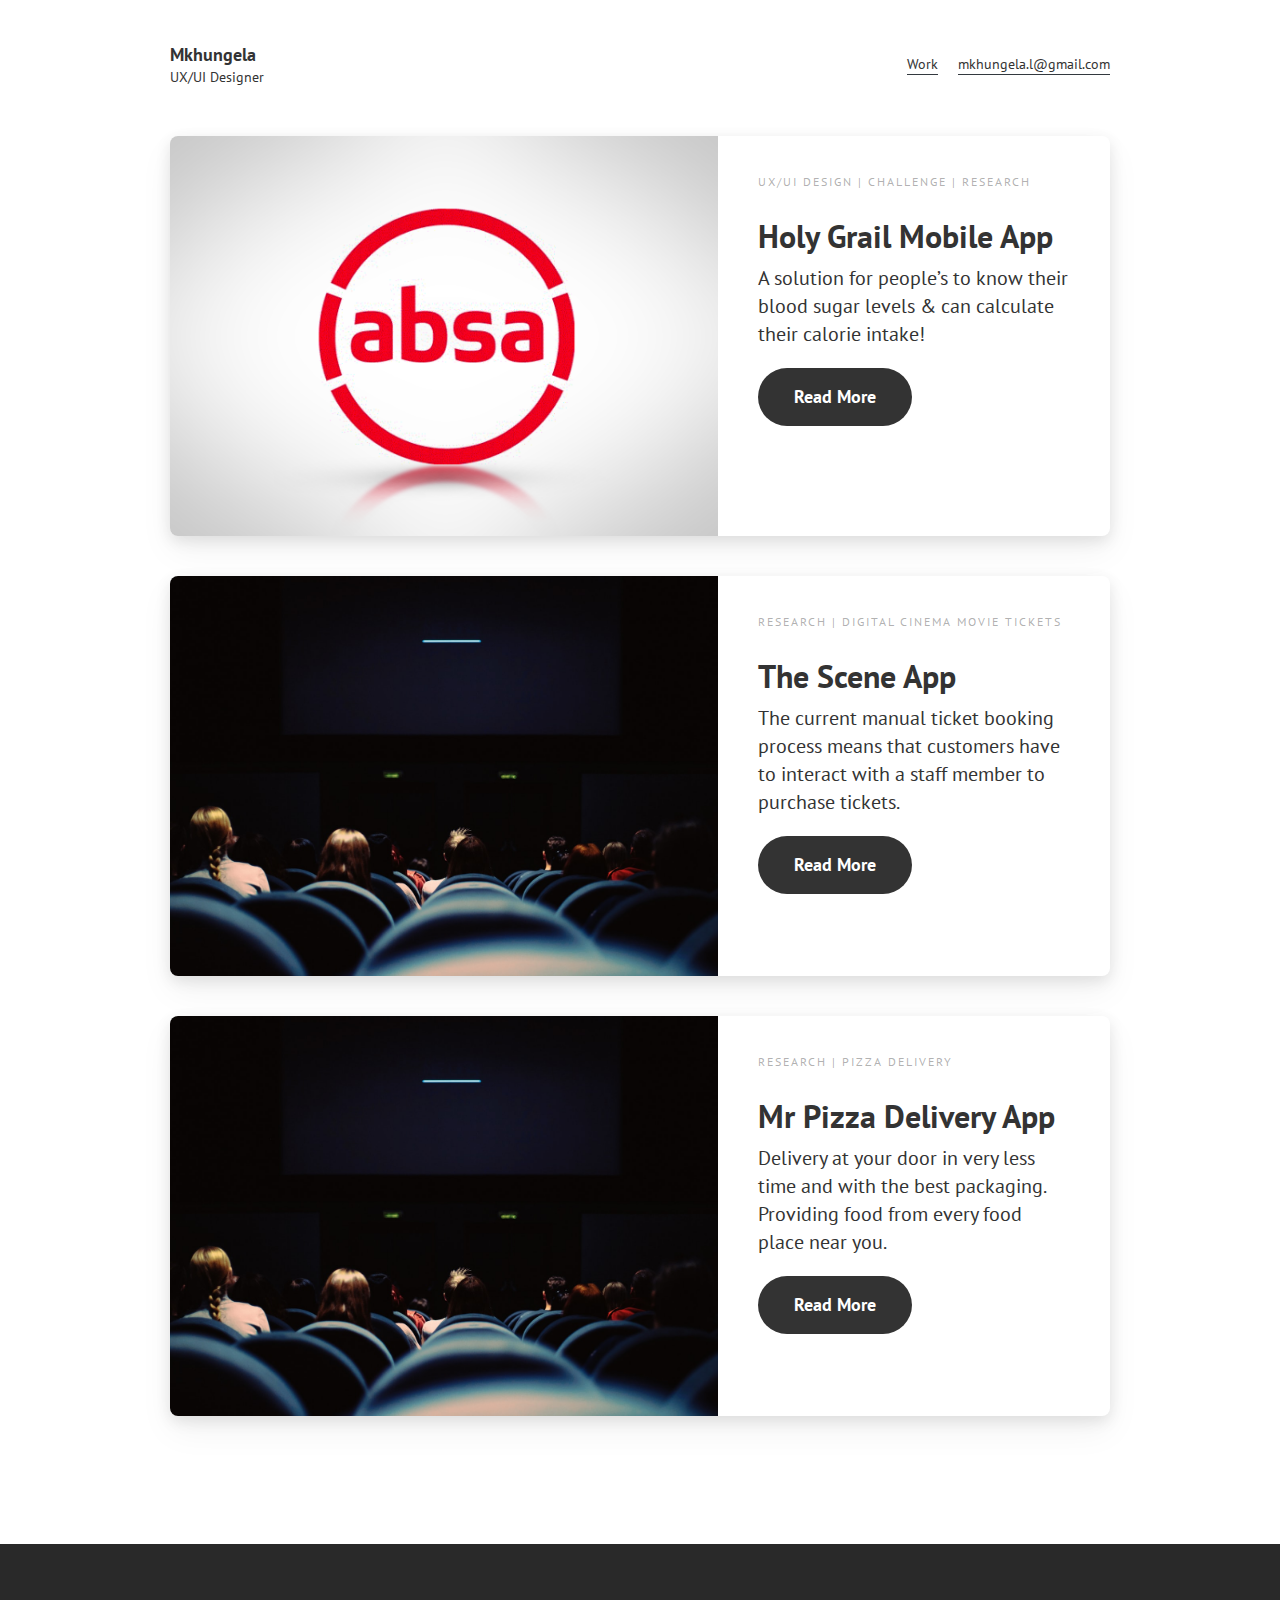
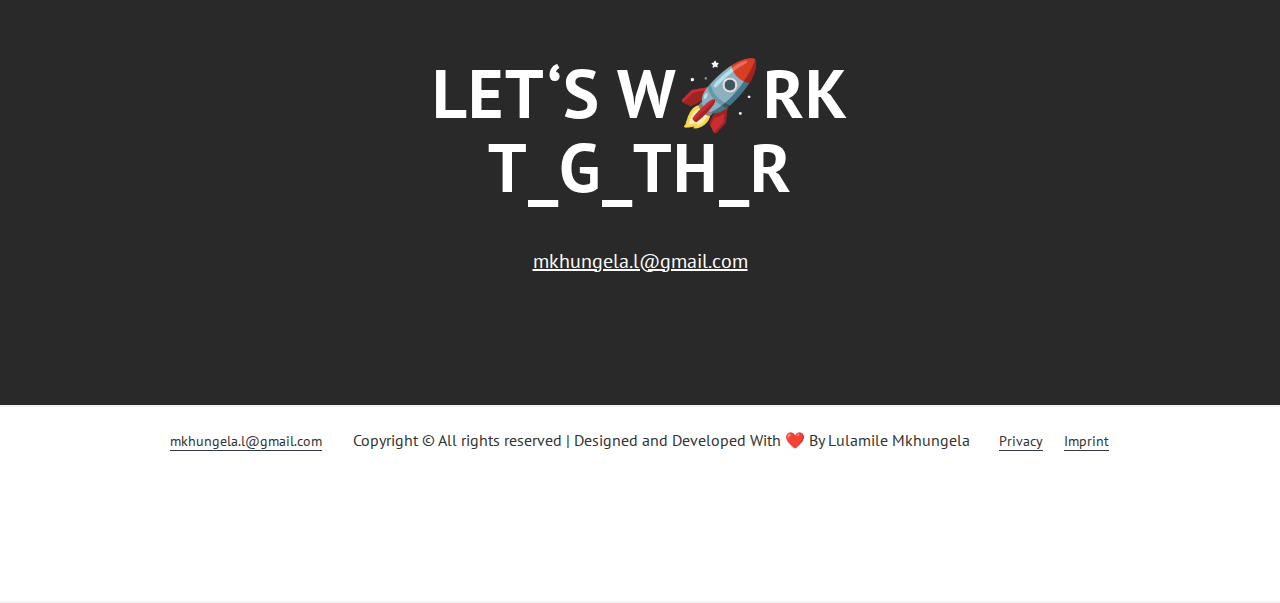
==== commit 004ad84d: "update" ====
--- a/index.html
+++ b/index.html
@@ -5,7 +5,7 @@
   <title> Mkhungela | UX/UI Designer</title>
   <meta content="UX/UI Designer with 4 years experience conceptualizing and crafting mainly digital products. Product Strategy, Workshop Facilitation, Prototyping, Interface Design, Frontend-Development" name="description">
   <meta content="Lulamile Mkhungela | UX/UI Designer" property="og:title">
-  <meta content="UX/UI Designer with six years experience conceptualizing and crafting mainly digital products. Product Strategy, Workshop Facilitation, Prototyping, Interface Design, Frontend-Development" property="og:description">
+  <meta content="UX/UI Designer with 4 years experience conceptualizing and crafting mainly digital products. Product Strategy, Workshop Facilitation, Prototyping, Interface Design, Frontend-Development" property="og:description">
   <meta content="Lulamile Mkhungela | UX/UI Designer" property="twitter:title">
   <meta content="UX/UI Designer with 4 years experience conceptualizing and crafting mainly digital products. Product Strategy, Workshop Facilitation, Prototyping, Interface Design, Frontend-Development" property="twitter:description">
   <meta property="og:type" content="website">
@@ -15,7 +15,6 @@
   <link href="css/normalize.css" rel="stylesheet" type="text/css">
   <link href="css/webflow.css" rel="stylesheet" type="text/css">
   <link href="css/mkhungela-project-7f3b24.webflow.css" rel="stylesheet" type="text/css">
-  <!-- [if lt IE 9]><script src="https://cdnjs.cloudflare.com/ajax/libs/html5shiv/3.7.3/html5shiv.min.js" type="text/javascript"></script><![endif] -->
   <script type="text/javascript">!function(o,c){var n=c.documentElement,t=" w-mod-";n.className+=t+"js",("ontouchstart"in o||o.DocumentTouch&&c instanceof DocumentTouch)&&(n.className+=t+"touch")}(window,document);</script>
   <link href="images/favicon.png" rel="shortcut icon" type="image/x-icon">
   <link href="images/webclip.png" rel="apple-touch-icon">
@@ -115,7 +114,7 @@
         <div class="logo">
           <a href="index.html" aria-current="page" class="link-4 w--current"> Mkhungela</a>
         </div>
-        <div class="text-block">Product/UX Designer</div>
+        <div class="text-block">UX/UI Designer</div>
       </div>
     </div>
   </div>
@@ -169,6 +168,18 @@
       </div>
     </div>
   
+    <div class="big-article">
+      <div class="big-article-image-wrapper"></div>
+      <div class="project-text-wrapper">
+        <div class="big-article-title-wrapper">
+          <div class="tagline">RESEARCH | PIZZA DELIVERY</div>
+          <h2 class="project-tn-heading">Mr Pizza Delivery App</h2>
+          <p class="project-tn-sub">Delivery at your door in very less time and with the best packaging. Providing food from every food place near you.</p>
+          <a href="projects/pizzadelivery.html" class="button w-button">Read More</a>
+        </div>
+      </div>
+    </div>
+
   </div>
   <div data-w-id="24177d30-2013-315f-6098-7632dfbc8d05" class="work-with-me">
     <div class="div-block-19">
--- a/css/mkhungela-project-7f3b24.webflow.css
+++ b/css/mkhungela-project-7f3b24.webflow.css
@@ -184,7 +184,7 @@
   margin-bottom: 1.5rem;
   background-color: #292929;
   background-image: url('../images/shape-tinia-bottom_1.png'), -webkit-gradient(linear, left bottom, left top, from(rgba(0, 0, 0, 0.39)), color-stop(35%, hsla(0, 0%, 100%, 0))), url('../images/wZNxfUsZqSV0eZjA.jpg');
-  background-image: url('../images/shape-tinia-bottom_1.png'), linear-gradient(0deg, rgba(0, 0, 0, 0.39), hsla(0, 0%, 100%, 0) 35%), url('../images/wZNxfUsZqSV0eZjA.jpg');
+  background-image: url('../images/shape-tinia-bottom_1.png'), linear-gradient(0deg, rgba(0, 0, 0, 0.39), hsla(0, 0%, 100%, 0) 35%), url('../images/wZNxfUsZqSV0aeZjA.jpg');
   background-position: 50% 100%, 0px 0px, 50% 50%;
   background-size: contain, auto, cover;
   background-repeat: no-repeat, repeat, no-repeat;
@@ -241,7 +241,7 @@
   -ms-flex-align: end;
   align-items: flex-end;
   background-image: url('../images/shape-tinia-bottom_1.png'), -webkit-gradient(linear, left bottom, left top, from(rgba(0, 0, 0, 0.73)), to(hsla(0, 0%, 100%, 0))), url('../images/wZNxfUsZqSV0eZjA.jpg');
-  background-image: url('../images/shape-tinia-bottom_1.png'), linear-gradient(0deg, rgba(0, 0, 0, 0.73), hsla(0, 0%, 100%, 0)), url('../images/wZNxfUsZqSV0eZjA.jpg');
+  background-image: url('../images/shape-tinia-bottom_1.png'), linear-gradient(0deg, rgba(0, 0, 0, 0.73), hsla(0, 0%, 100%, 0)), url('../images/absa_c.png');
   background-position: 50% 100%, 0px 0px, 50% 50%;
   background-size: auto, auto, cover;
   background-repeat: repeat-x, repeat, no-repeat;
